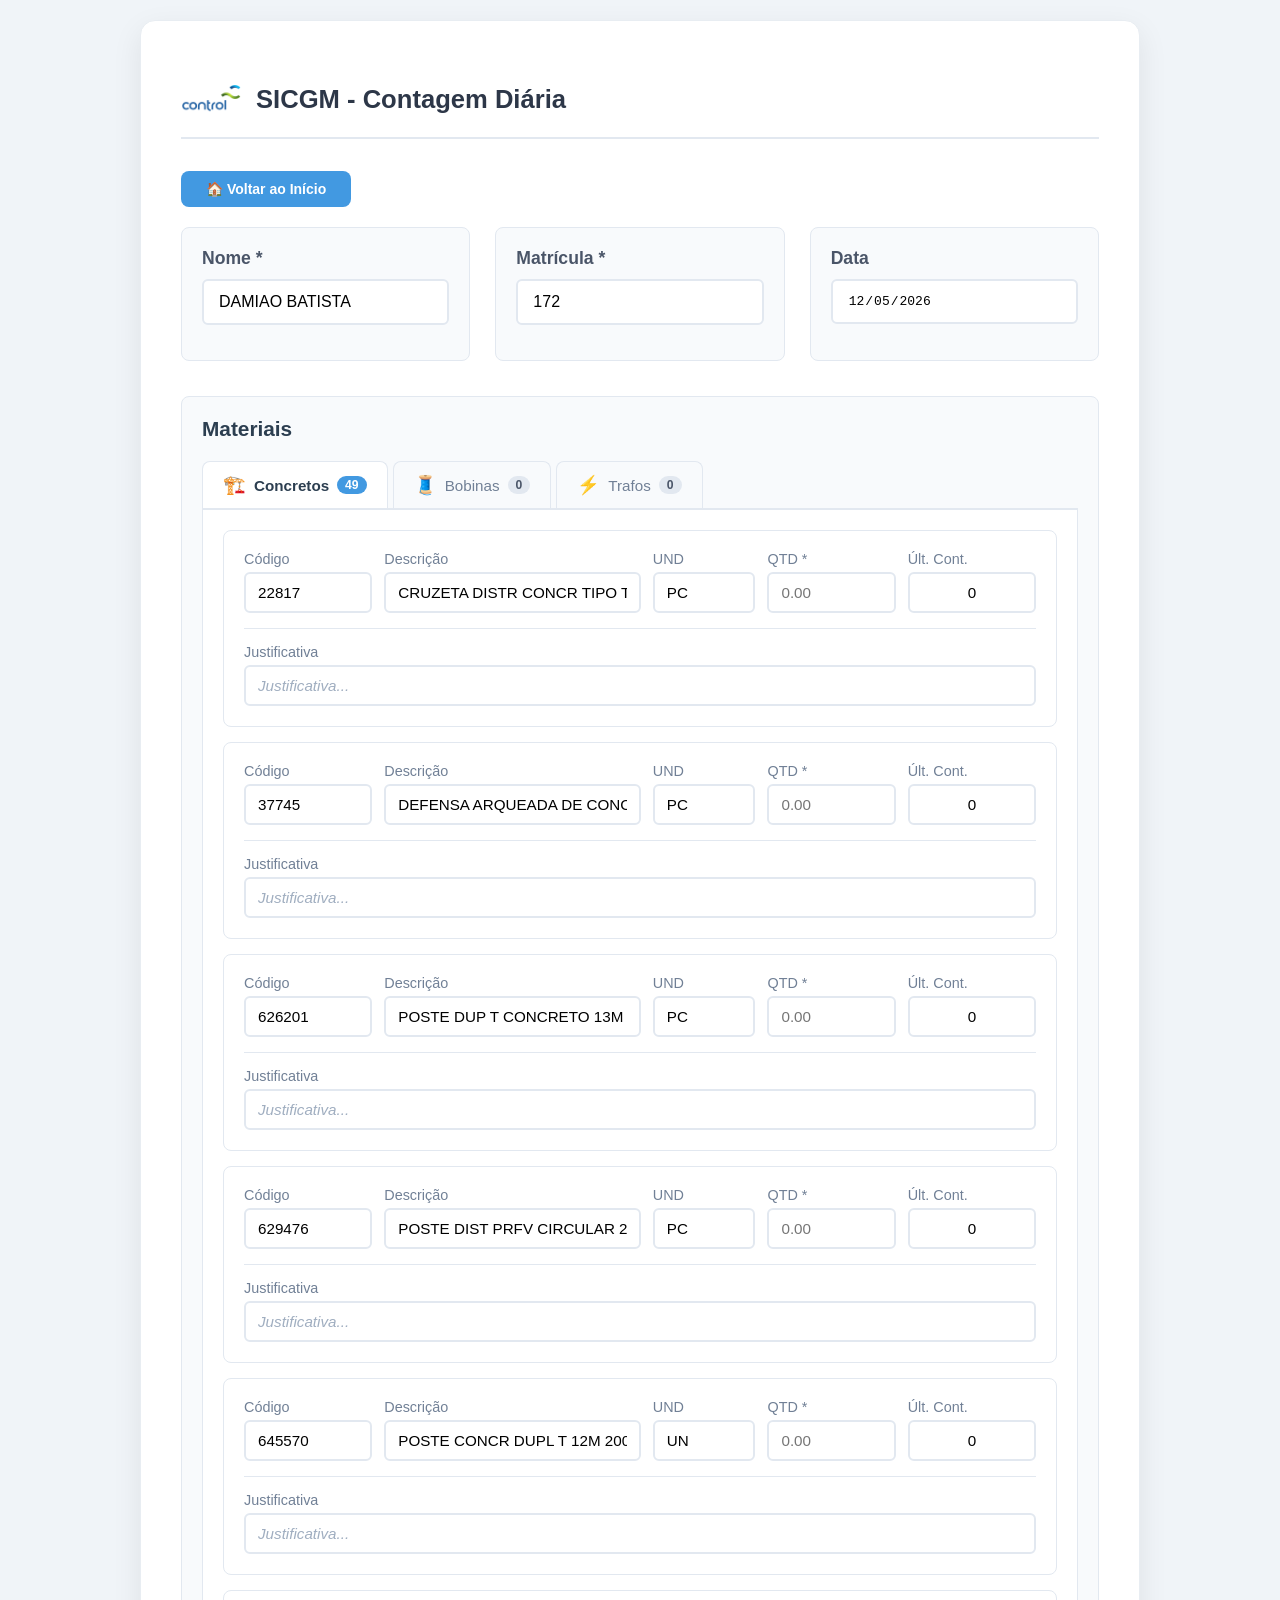
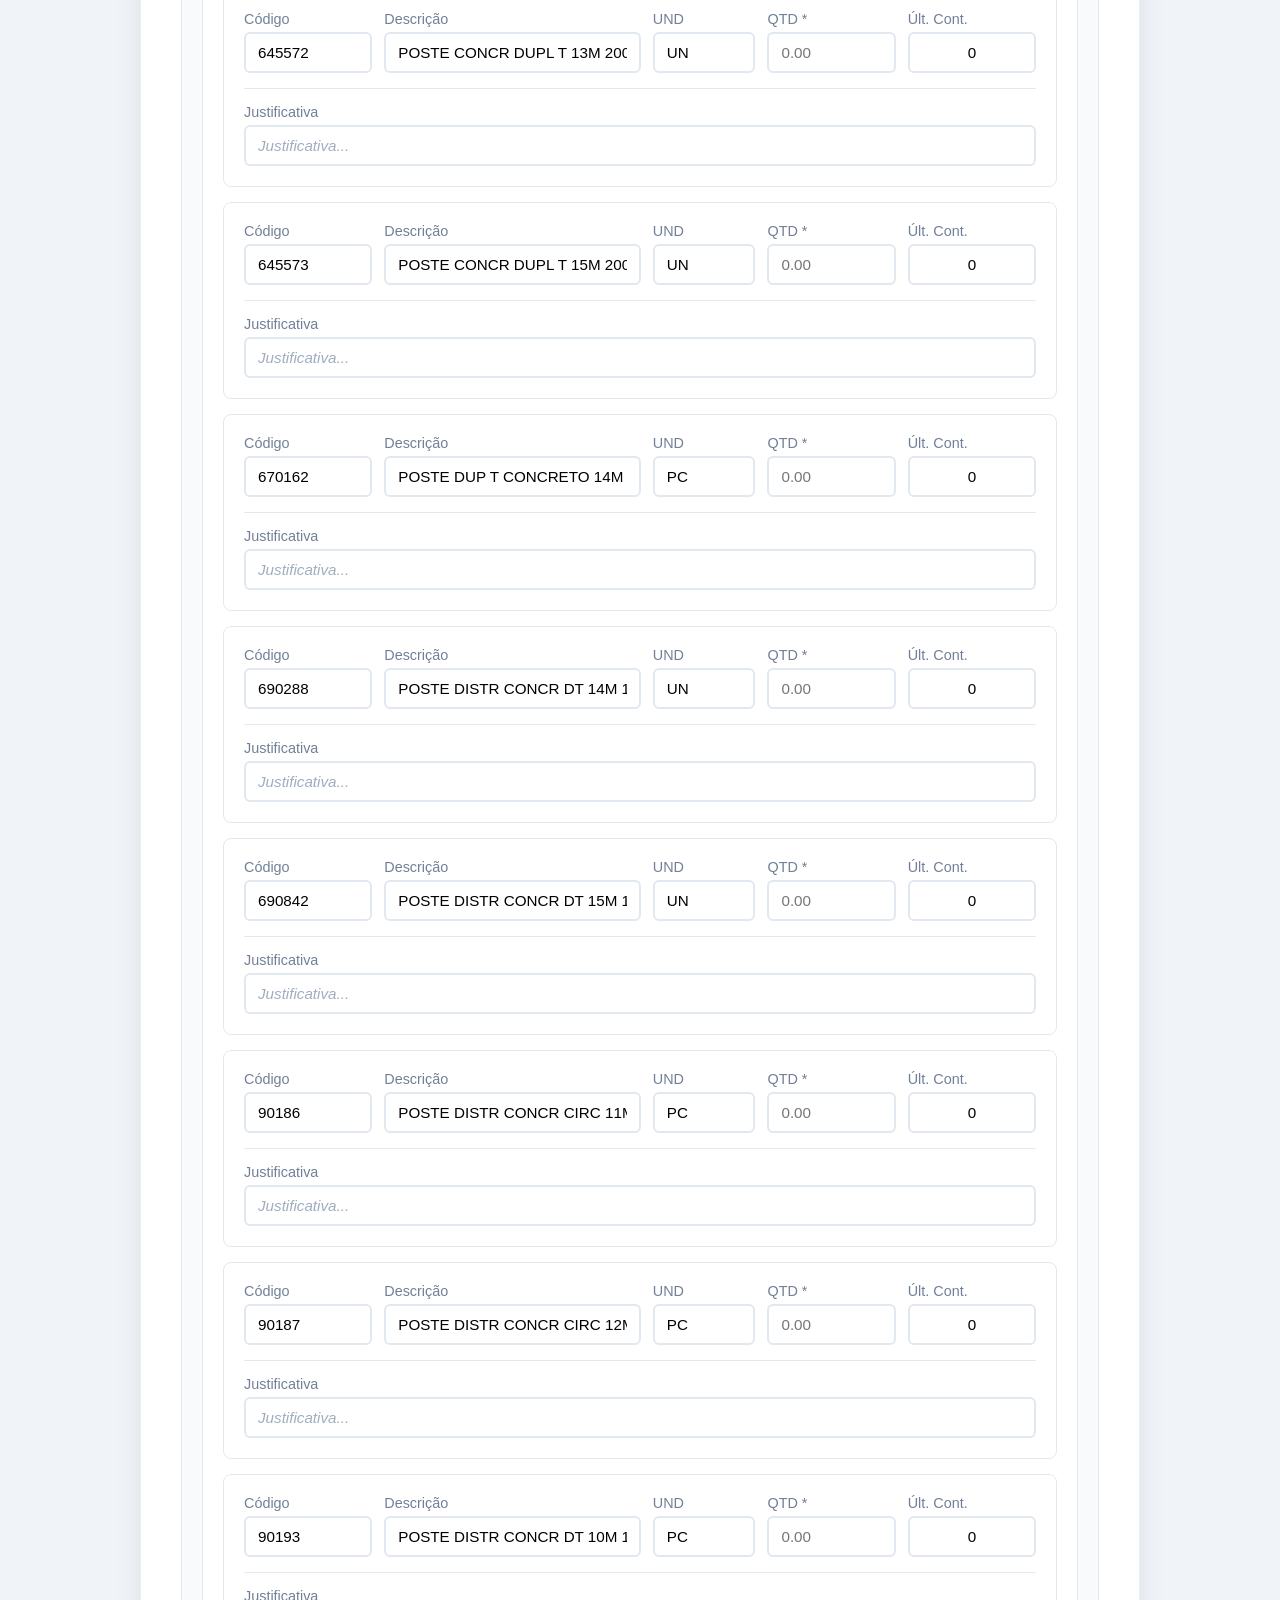
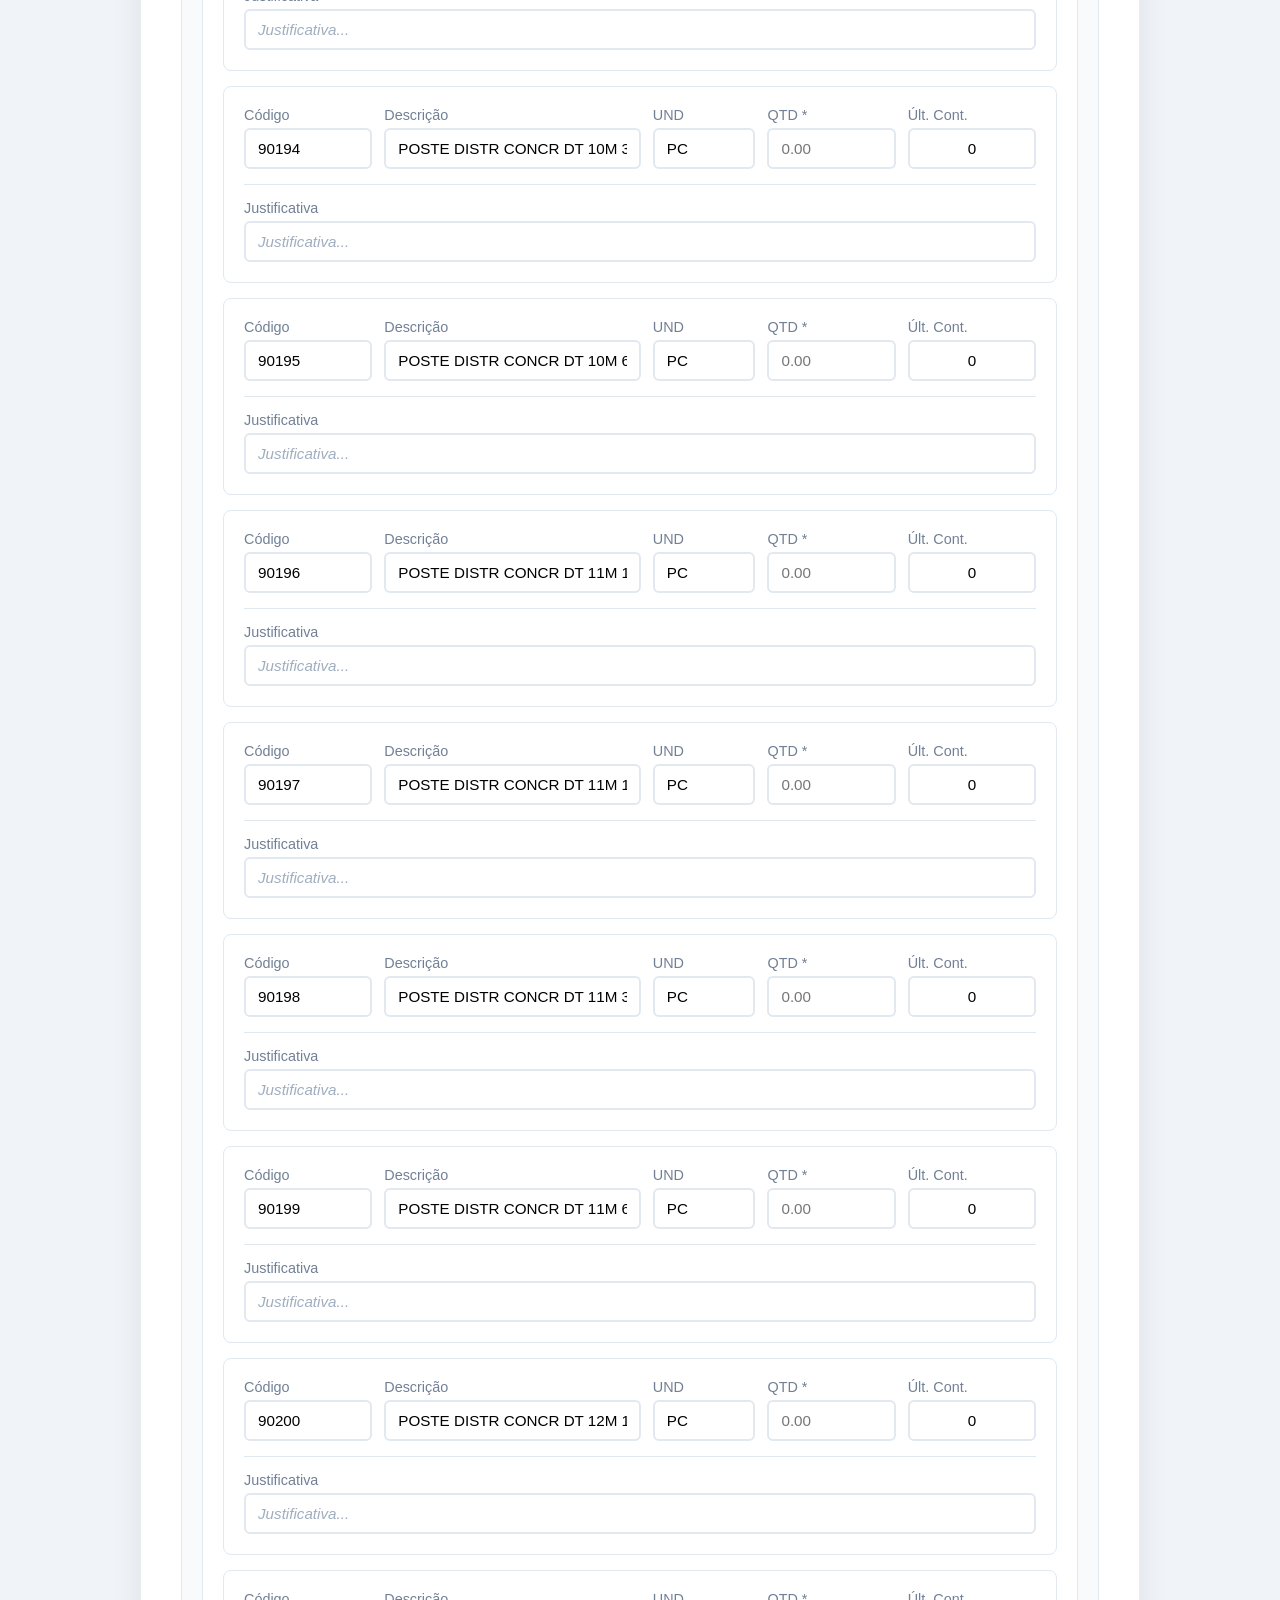
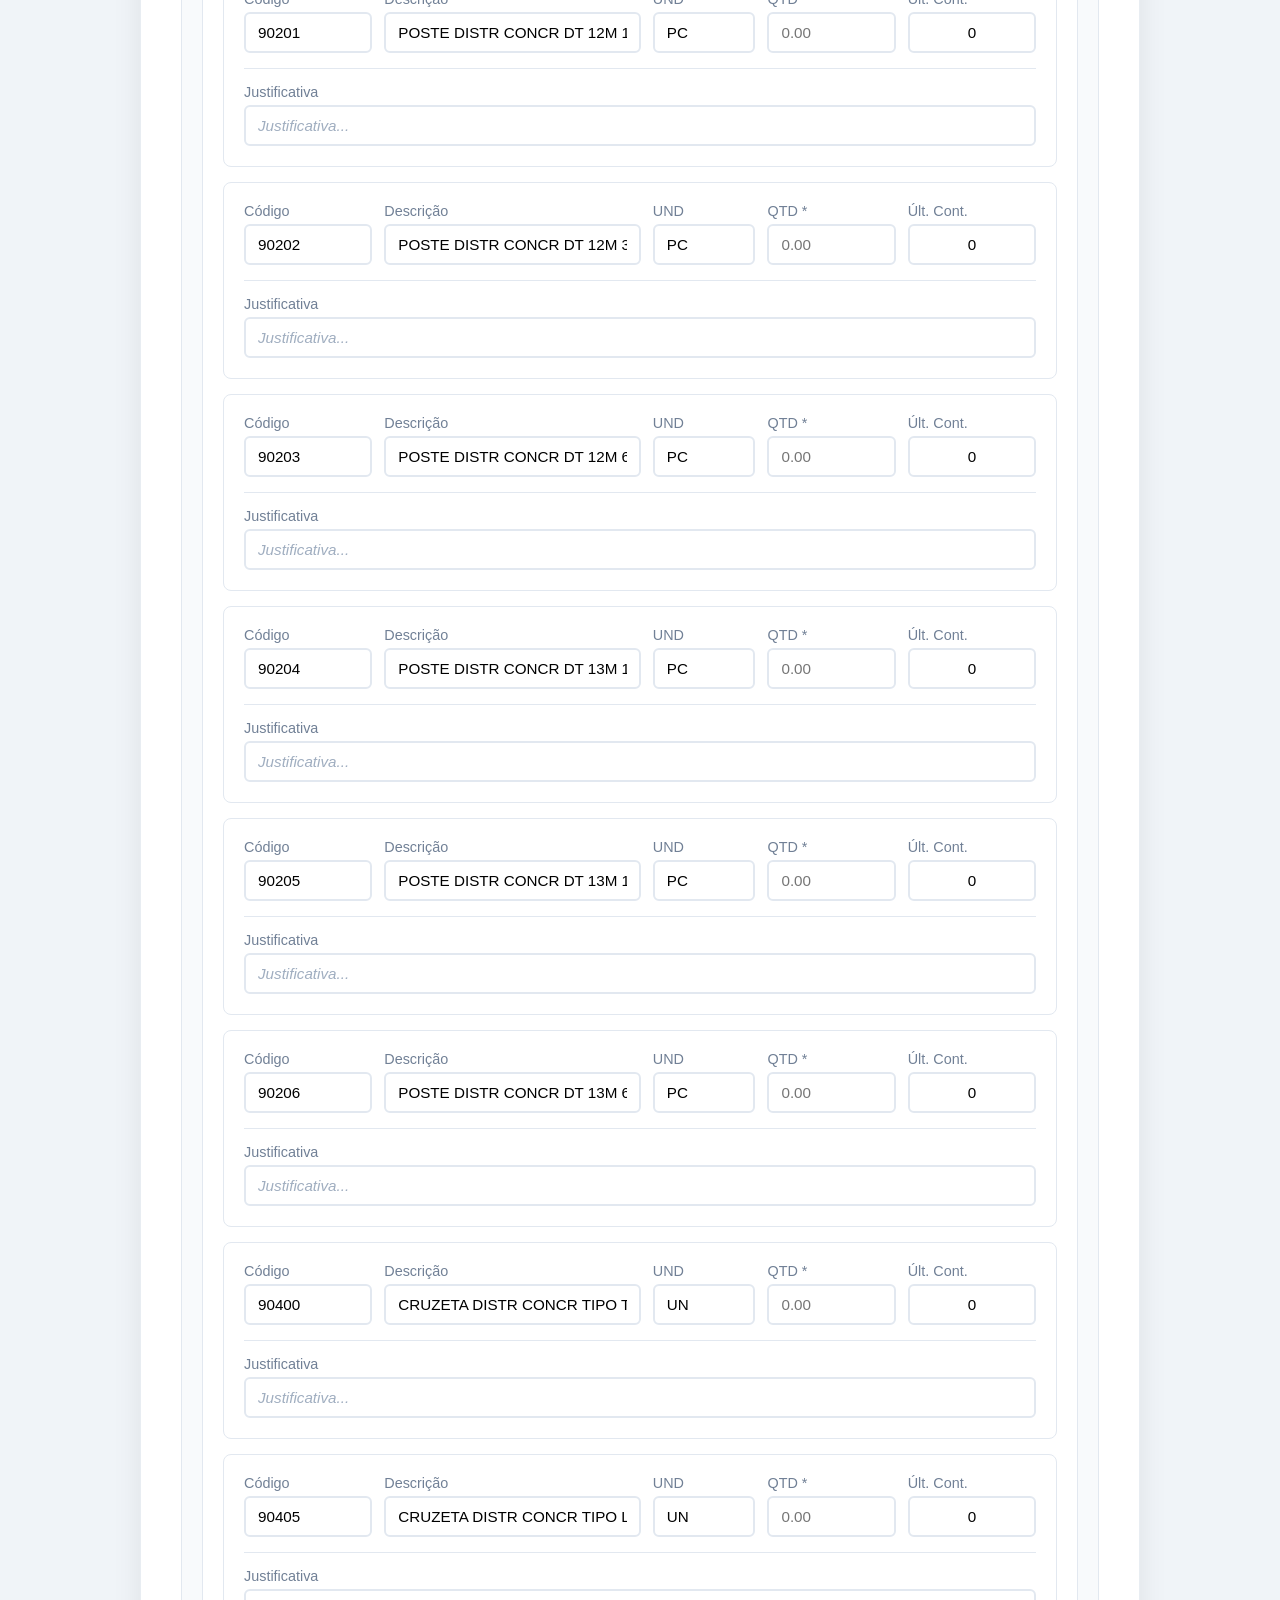
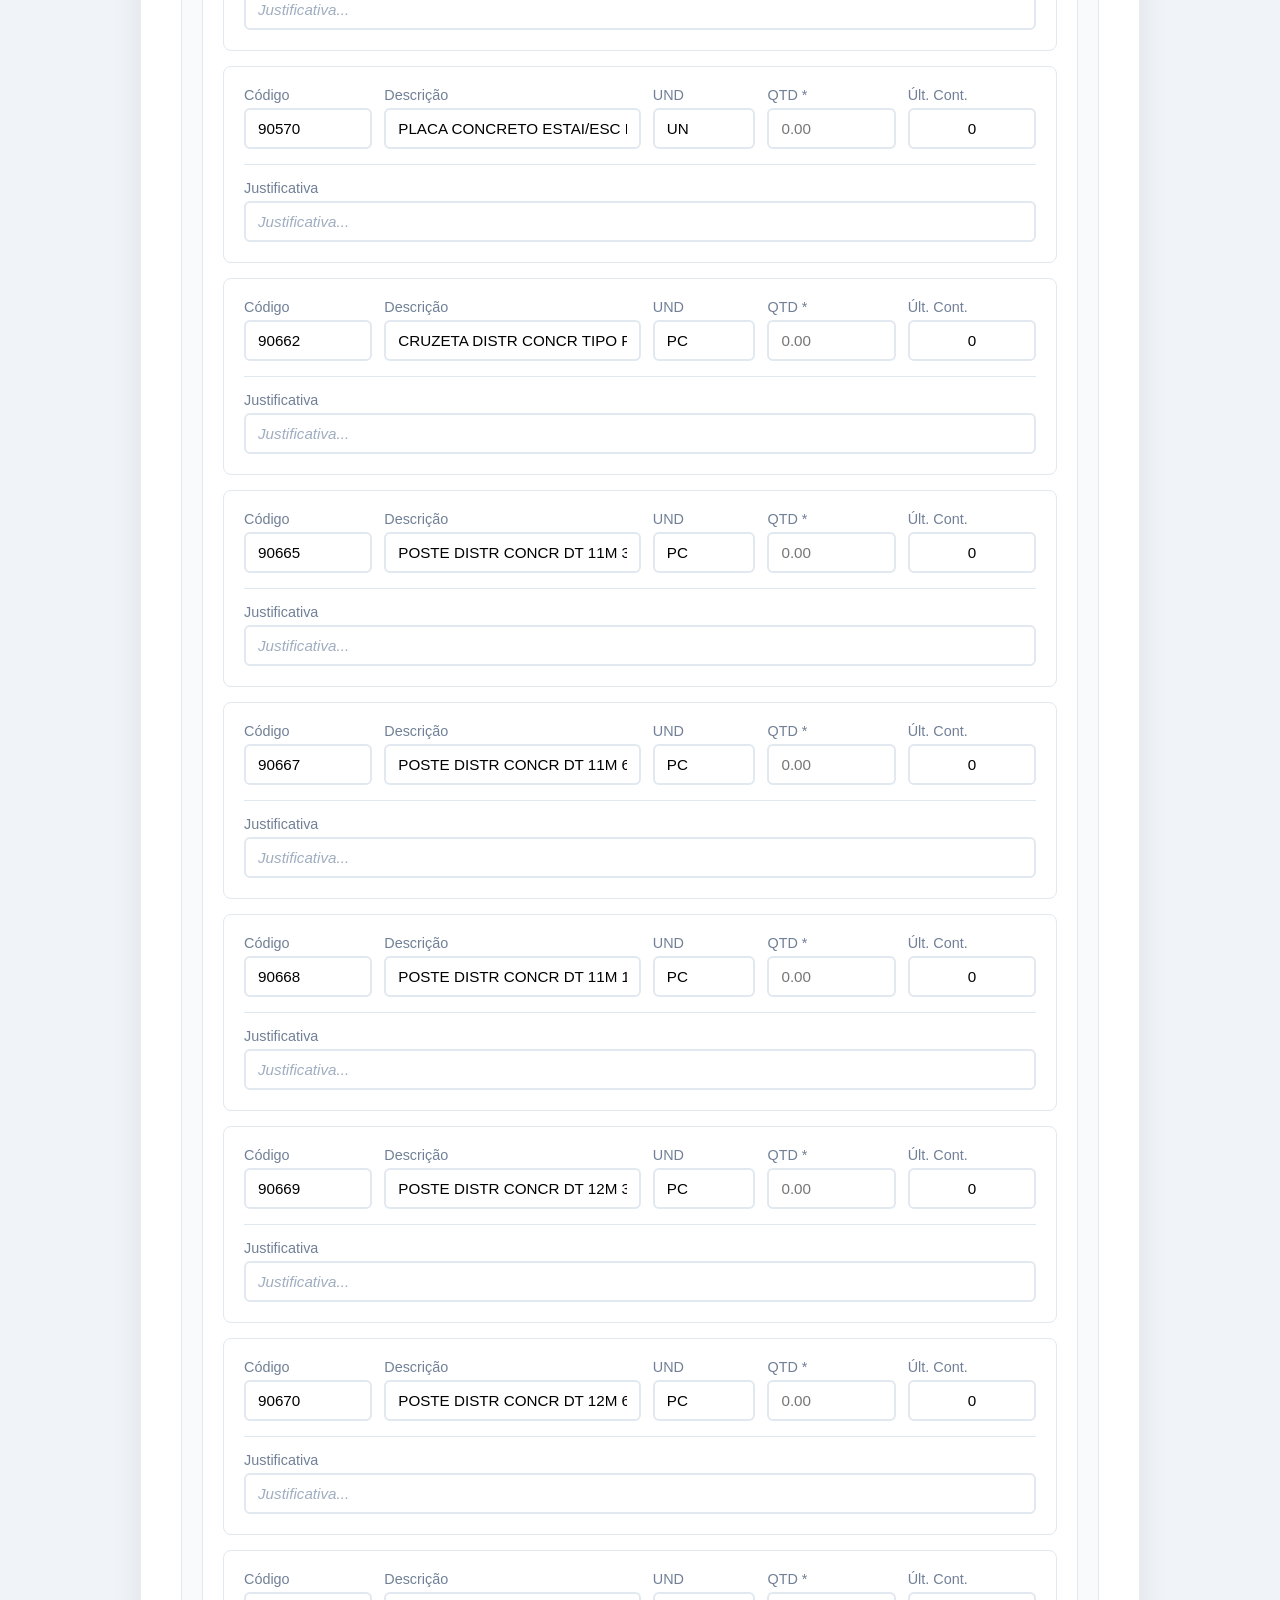
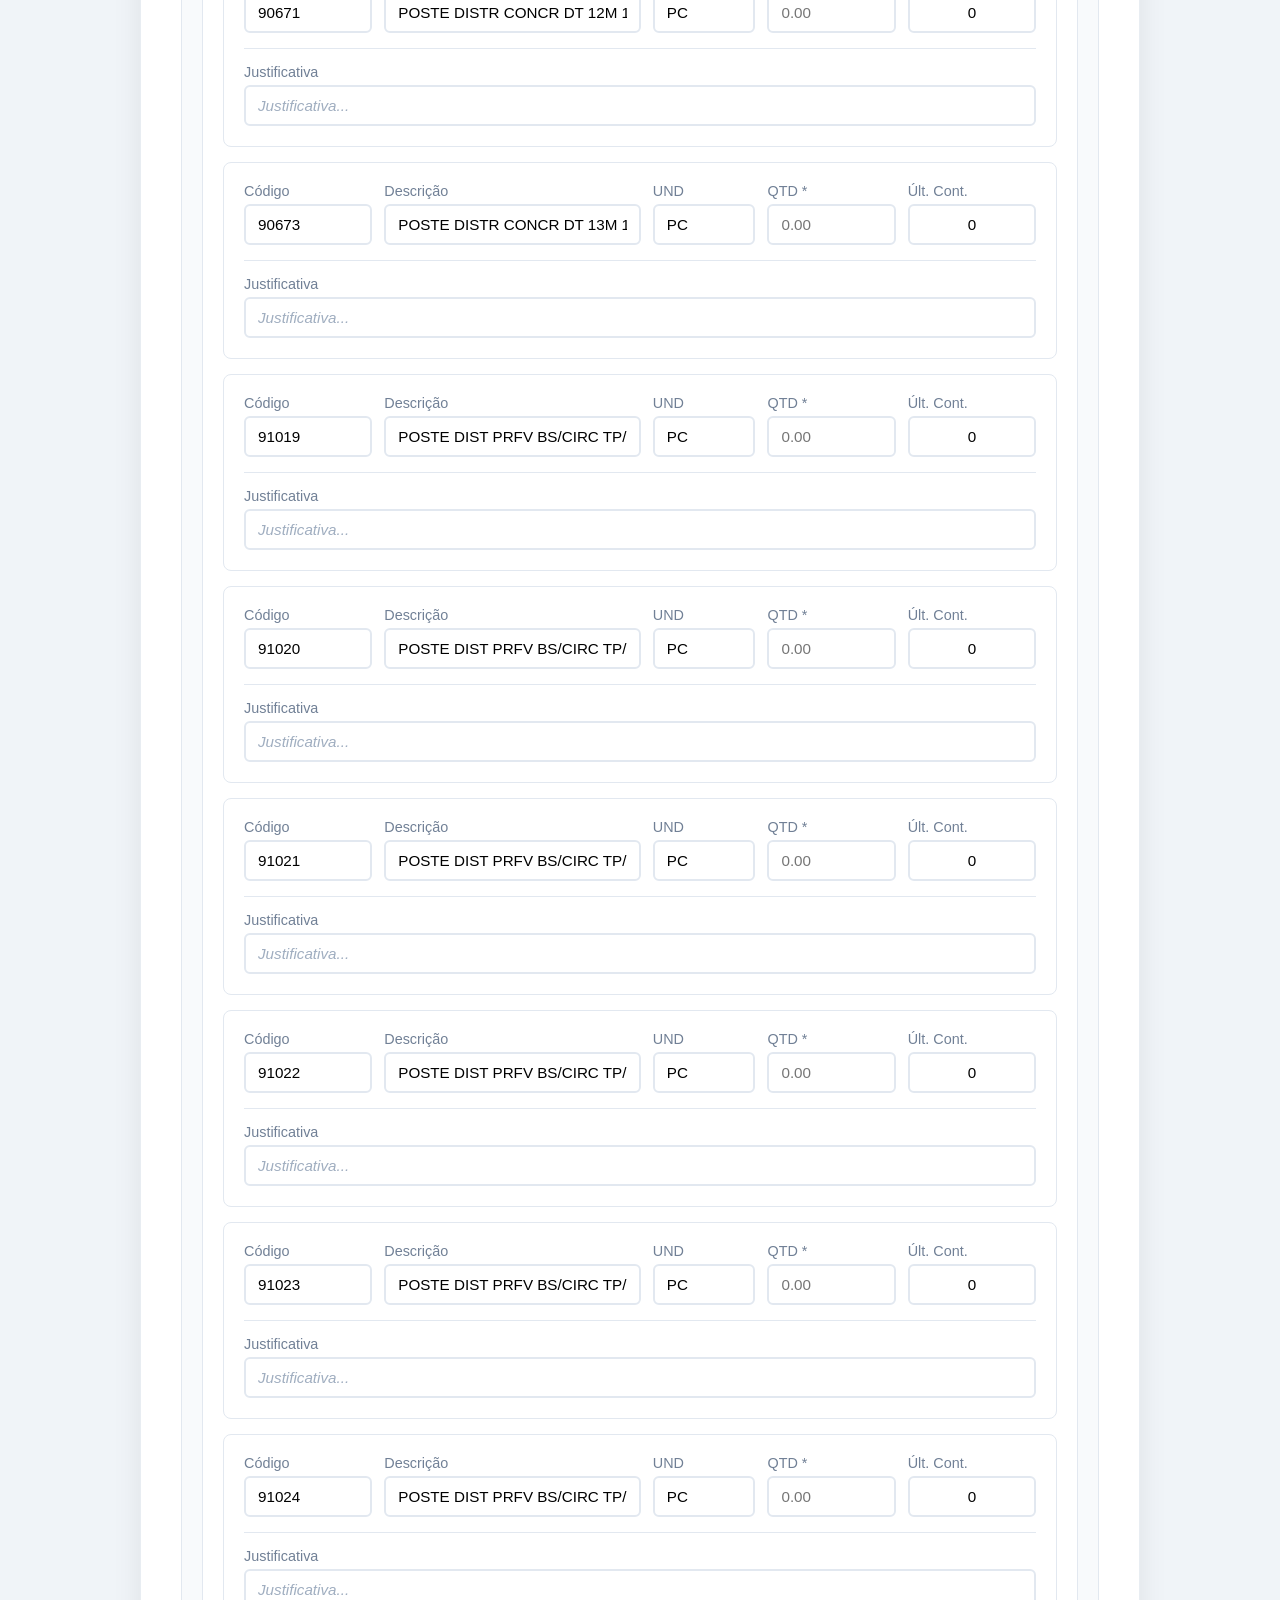
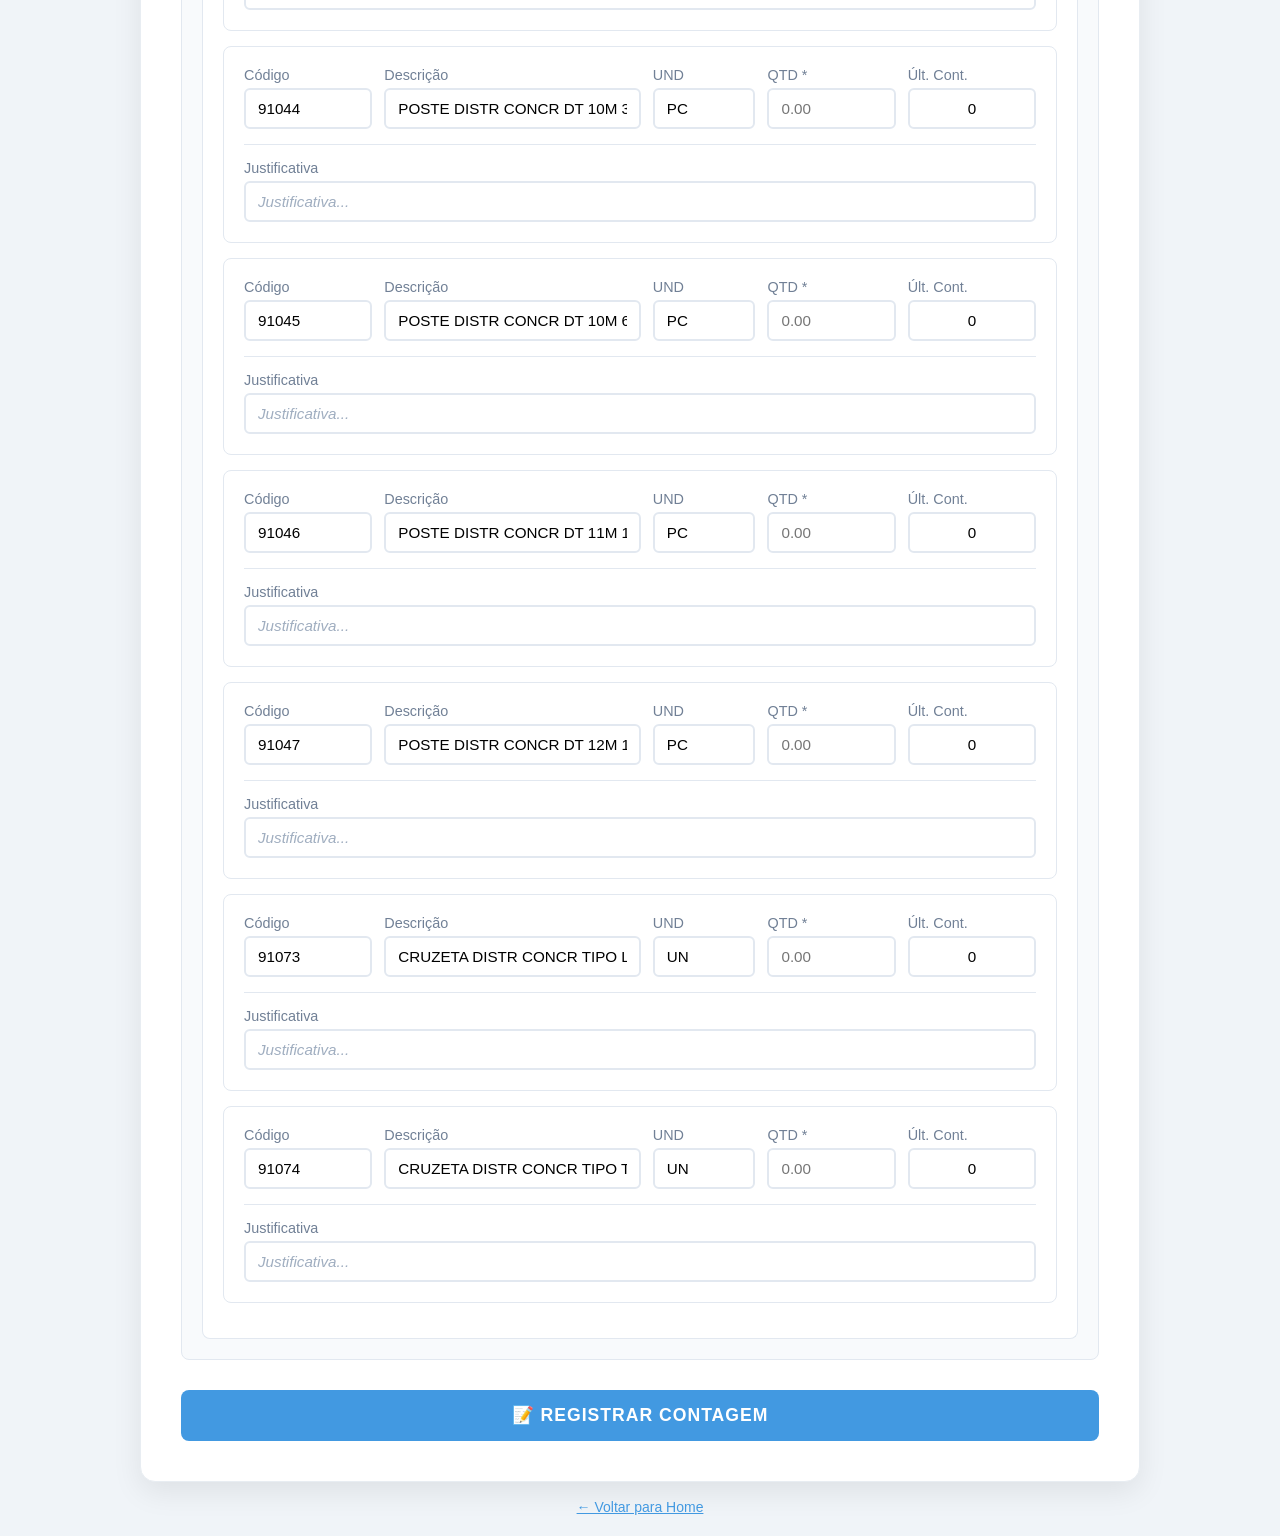
==== contagem-diaria/index.html @ e0f6894f "correções do botao voltar" ====
<!DOCTYPE html>
<html lang="pt-BR">
<head>
    <meta charset="UTF-8">
    <meta name="viewport" content="width=device-width, initial-scale=1.0">
    <title>SITA - Contagem Diária</title>
    <link rel="stylesheet" href="../css/styles.css">
</head>
<body>
    <div class="container">
        <div class="form-card">
            
            <!-- Logo e Título -->
            <div class="header-container">
                <img src="../assets/img/logo-control.png" alt="Logo SITA" class="logo-empresa">
                <h1 class="title">SICGM - Contagem Diária</h1>
            </div>
            
            <!-- Botão Voltar ao Início Baseado no Perfil -->
            <div style="display: flex; justify-content: flex-start; margin-bottom: 20px;">
                <button onclick="redirecionarParaHome()" style="
                    background: #4299E1;
                    color: white;
                    border: none;
                    padding: 10px 25px;
                    border-radius: 8px;
                    cursor: pointer;
                    font-weight: 600;
                    font-size: 14px;
                    transition: all 0.3s ease;
                    display: inline-flex;
                    align-items: center;
                    gap: 8px;
                " onmouseover="this.style.background='#3182CE'; this.style.transform='translateY(-2px)'" onmouseout="this.style.background='#4299E1'; this.style.transform='translateY(0)'">
                    🏠 Voltar ao Início
                </button>
            </div>
            
            <form id="contagemForm">
                
                <!-- Nome, Matrícula e Data lado a lado -->
                <div class="form-row">
                    <div class="form-group">
                        <label for="nome">Nome *</label>
                        <input type="text" id="nome" name="nome" placeholder="Digite seu nome" required readonly>
                    </div>

                    <div class="form-group">
                        <label for="matricula">Matrícula *</label>
                        <input type="text" id="matricula" name="matricula" placeholder="Digite sua matrícula" required readonly>
                    </div>

                    <div class="data-field">
                        <label for="data">Data</label>
                        <input type="date" id="data" name="data" readonly>
                    </div>
                </div>

                <!-- Seção de Materiais -->
                <div class="materiais-section">
                    <h2 class="section-title">Materiais</h2>
                    
                    <!-- Sistema de Abas -->
                    <div class="tabs-container">
                        <div class="tabs-nav" id="tabs-nav"></div>
                        <div id="tabs-content"></div>
                    </div>
                    
                    <div id="loading-materiais" style="text-align: center; padding: 20px; color: #718096;">
                        ⏳ Carregando materiais...
                    </div>
                    
                    <div id="mensagem" class="mensagem"></div>
                </div>

                <button type="submit" class="submit-btn">📝 Registrar Contagem</button>
            </form>
            
        </div>
        
        <!-- Rodapé com link de voltar (fallback) -->
        <div style="text-align: center; margin-top: 1rem;">
            <button onclick="redirecionarParaHome()" style="
                background: transparent;
                color: #4299E1;
                border: none;
                cursor: pointer;
                font-weight: 500;
                font-size: 14px;
                text-decoration: underline;
            ">
                ← Voltar para Home
            </button>
        </div>
    </div>

    <!-- Pop-up para descrição completa -->
    <div id="descricao-popup" class="descricao-popup"></div>
    <div id="popup-overlay" class="popup-overlay"></div>

    <!-- Importar apenas o contagem-diaria.js (NÃO importar script.js) -->
    <script src="../js/contagem-diaria.js"></script>
</body>
</html>
---- css/styles.css ----
* {
    margin: 0;
    padding: 0;
    box-sizing: border-box;
}

body {
    background-color: #F0F4F8; /* Tom gelo */
    font-family: 'Segoe UI', Tahoma, Geneva, Verdana, sans-serif;
    min-height: 100vh;
    display: flex;
    justify-content: center;
    align-items: center;
    padding: 20px;
}

.container {
    width: 100%;
    max-width: 1000px;
}

.form-card {
    background-color: #FFFFFF; /* Branco */
    border-radius: 15px;
    padding: 40px;
    box-shadow: 0 10px 30px rgba(0, 0, 0, 0.08);
    border: 1px solid #E8EDF2;
}

/* ============================================ */
/* CABEÇALHO - LOGO + TÍTULO                    */
/* ============================================ */

.header-container {
    display: flex;
    align-items: center;
    justify-content: flex-start; /* Alinha à esquerda */
    gap: 15px;
    margin-bottom: 2rem;
    padding: 0.5rem 0;
    border-bottom: 2px solid #e2e8f0; /* Linha separadora opcional */
}

.logo-empresa {
    width: 60px;
    height: 60px;
    object-fit: contain;
}



.header-container .title {
    margin-bottom: 0;
}

.title {
    font-size: 1.6rem;
    color: #2d3748;
    margin: 0;
}

/* ============================================ */
/* FORMULÁRIO MGM - APENAS NOVOS ESTILOS        */
/* ============================================ */

/* Grid de 3 colunas para Separador/Encarregado/Conferente */
.form-row {
    display: grid;
    grid-template-columns: repeat(3, 1fr);
    gap: 25px;
    margin-bottom: 35px;
}

/* Campos de matrícula dentro dos grupos */
.matricula-field {
    margin-top: 15px;
}

/* Ajuste para os inputs dentro de form-group */
.form-group > input {
    margin-bottom: 0; /* Remove margem extra */
}

/* Container de materiais dinâmicos */
#materiais-container {
    display: flex;
    flex-direction: column;
    gap: 15px;
    margin-bottom: 15px;
}

/* Responsivo para tablet */
@media (max-width: 768px) {
    .form-row {
        grid-template-columns: 1fr; /* Empilha em telas menores */
        gap: 20px;
    }
    
    .matricula-field {
        margin-top: 10px;
    }
}

/* Responsivo para celular */
@media (max-width: 480px) {
    .form-row {
        gap: 15px;
    }
    
    .form-group {
        padding: 12px;
    }
}

/* ============================================ */
/* SEÇÃO OBRA E DATA LADO A LADO                */
/* ============================================ */

.obra-data-row {
    display: flex;
    gap: 25px;
    margin-bottom: 30px;
    align-items: flex-end;
}

.obra-field {
    flex: 1;
    background-color: #F8FAFC;
    padding: 20px;
    border-radius: 8px;
    border: 1px solid #E2E8F0;
}

.obra-field label {
    font-size: 1.1em;
    font-weight: 600;
    color: #4A5568;
    margin-bottom: 10px;
    display: block;
}

.obra-field input {
    padding: 12px 15px;
    border: 2px solid #E2E8F0;
    border-radius: 6px;
    font-size: 1em;
    width: 100%;
    transition: all 0.3s ease;
    outline: none;
    background-color: #FFFFFF;
}

.obra-field input:focus {
    border-color: #4299E1;
    box-shadow: 0 0 0 3px rgba(66, 153, 225, 0.1);
}

.data-field {
    flex: 1;
    background-color: #F8FAFC;
    padding: 20px;
    border-radius: 8px;
    border: 1px solid #E2E8F0;
}

.data-field label {
    font-size: 1.1em;
    font-weight: 600;
    color: #4A5568;
    margin-bottom: 10px;
    display: block;
}

.data-field input {
    padding: 12px 15px;
    border: 2px solid #E2E8F0;
    border-radius: 6px;
    font-size: 1em;
    width: 100%;
    transition: all 0.3s ease;
    outline: none;
    background-color: #FFFFFF;
}

.data-field input:focus {
    border-color: #4299E1;
    box-shadow: 0 0 0 3px rgba(66, 153, 225, 0.1);
}

/* ============================================ */
/* SEÇÃO SEPARADOR / ENCARREGADO / CONFERENTE   */
/* ============================================ */

.form-row {
    display: flex;
    gap: 25px;
    margin-bottom: 35px;
}

.form-group {
    flex: 1;
    background-color: #F8FAFC;
    padding: 20px;
    border-radius: 8px;
    border: 1px solid #E2E8F0;
}

.form-group > label {
    font-size: 1.1em;
    font-weight: 600;
    color: #4A5568;
    margin-bottom: 10px;
    display: block;
}

.form-group > input {
    padding: 12px 15px;
    border: 2px solid #E2E8F0;
    border-radius: 6px;
    font-size: 1em;
    transition: all 0.3s ease;
    outline: none;
    margin-bottom: 15px;
    width: 100%;
    background-color: #FFFFFF;
}

.form-group > input:focus {
    border-color: #4299E1;
    box-shadow: 0 0 0 3px rgba(66, 153, 225, 0.1);
}

.matricula-field label {
    font-size: 1.1em;
    font-weight: 600;
    color: #4A5568;
    margin-bottom: 10px;
    display: block;
}

.matricula-field input {
    padding: 12px 15px;
    border: 2px solid #E2E8F0;
    border-radius: 6px;
    font-size: 1em;
    width: 100%;
    transition: all 0.3s ease;
    outline: none;
    background-color: #FFFFFF;
}

.matricula-field input:focus {
    border-color: #4299E1;
    box-shadow: 0 0 0 3px rgba(66, 153, 225, 0.1);
}

/* ============================================ */
/* SEÇÃO DE MATERIAIS                           */
/* ============================================ */

.materiais-section {
    margin: 30px 0;
    padding: 20px;
    background-color: #F8FAFC;
    border-radius: 8px;
    border: 1px solid #E2E8F0;
}

.section-title {
    color: #2C3E50;
    font-size: 1.3em;
    margin-bottom: 20px;
    font-weight: 600;
}

/* Botão Adicionar Material */
.btn-add-material {
    background-color: #48BB78;
    color: white;
    border: none;
    border-radius: 8px;
    padding: 12px 20px;
    font-size: 1em;
    font-weight: 600;
    cursor: pointer;
    transition: all 0.3s ease;
    margin-top: 15px;
}

.btn-add-material:hover {
    background-color: #38A169;
    transform: translateY(-2px);
    box-shadow: 0 5px 15px rgba(72, 187, 120, 0.3);
}

/* Item de Material */
.material-item {
    background-color: #FFFFFF;
    border: 1px solid #E2E8F0;
    border-radius: 8px;
    padding: 20px;
    margin-bottom: 15px;
    transition: all 0.3s ease;
}

.material-item:hover {
    box-shadow: 0 2px 10px rgba(0, 0, 0, 0.05);
}

.material-header {
    display: flex;
    justify-content: space-between;
    align-items: center;
    margin-bottom: 15px;
}

.material-number {
    font-weight: 600;
    color: #4A5568;
    font-size: 0.9em;
}

.btn-remove-material {
    background-color: #FC8181;
    color: white;
    border: none;
    border-radius: 50%;
    width: 30px;
    height: 30px;
    cursor: pointer;
    font-size: 0.9em;
    transition: all 0.3s ease;
    display: flex;
    align-items: center;
    justify-content: center;
}

.btn-remove-material:hover {
    background-color: #F56565;
    transform: scale(1.1);
}

/* Linha de campos do material */
.material-row {
    display: grid;
    grid-template-columns: 1fr 2fr 1fr 1fr;
    gap: 15px;
}

.material-field {
    position: relative;
}

.material-field label {
    font-size: 0.9em;
    font-weight: 500;
    color: #718096;
    margin-bottom: 5px;
    display: block;
}

.material-field input {
    padding: 10px 12px;
    border: 2px solid #E2E8F0;
    border-radius: 6px;
    font-size: 0.95em;
    width: 100%;
    transition: all 0.3s ease;
    outline: none;
    background-color: #FFFFFF;
}

/* ============================================ */
/* INPUT QTD ANTERIOR                           */
/* ============================================ */

.input-qtd-anterior {
    text-align: center;
    font-weight: 500;
}

.tem-dado-anterior {
    color: #2C3E50 !important;
    background-color: #EBF4FF !important;
    border-color: #4299E1 !important;
}

.sem-dado-anterior {
    color: #A0AEC0 !important;
    font-style: italic;
}

/* ============================================ */
/* INDICADOR DE DIFERENÇA                       */
/* ============================================ */

.diferenca-indicador {
    display: flex;
    align-items: center;
    gap: 8px;
    padding: 10px 15px;
    margin-top: 10px;
    border-radius: 6px;
    font-size: 0.9em;
    font-weight: 500;
}

/* ============================================ */
/* SISTEMA DE ABAS                              */
/* ============================================ */

.tabs-container {
    margin-top: 20px;
}

.tabs-nav {
    display: flex;
    gap: 5px;
    border-bottom: 2px solid #E2E8F0;
    margin-bottom: 0;
    overflow-x: auto;
    scrollbar-width: thin;
}

.tab-btn {
    padding: 12px 20px;
    background: #F8FAFC;
    border: 1px solid #E2E8F0;
    border-bottom: none;
    border-radius: 8px 8px 0 0;
    cursor: pointer;
    font-size: 0.95em;
    font-weight: 500;
    color: #718096;
    transition: all 0.3s ease;
    white-space: nowrap;
    display: flex;
    align-items: center;
    gap: 8px;
}

.tab-btn:hover {
    background: #EDF2F7;
    color: #4A5568;
}

.tab-btn.active {
    background: #FFFFFF;
    color: #2C3E50;
    font-weight: 600;
    border-color: #E2E8F0;
    border-bottom: 2px solid #FFFFFF;
    margin-bottom: -2px;
    position: relative;
}

.tab-btn.active::after {
    content: '';
    position: absolute;
    bottom: -2px;
    left: 0;
    right: 0;
    height: 2px;
    background: #4299E1;
}

.tab-icone {
    font-size: 1.2em;
}

.tab-contador {
    background: #E2E8F0;
    color: #4A5568;
    padding: 2px 8px;
    border-radius: 10px;
    font-size: 0.8em;
    font-weight: 600;
}

.tab-btn.active .tab-contador {
    background: #4299E1;
    color: white;
}

/* Botão remover trafo */
.btn-remover-trafo {
    background: #dc3545;
    color: white;
    border: none;
    border-radius: 50%;
    width: 25px;
    height: 25px;
    cursor: pointer;
    font-size: 14px;
    display: flex;
    align-items: center;
    justify-content: center;
}

/* Checkbox de baixa */
.trafo-header-actions {
    display: flex;
    align-items: center;
    gap: 10px;
}

.checkbox-baixa-label {
    display: flex;
    align-items: center;
    gap: 5px;
    font-size: 0.85em;
    color: #E53E3E;
    cursor: pointer;
    font-weight: 500;
}

.checkbox-baixa {
    width: 16px;
    height: 16px;
    cursor: pointer;
}

/* Alerta de baixa */
.alerta-baixa {
    background-color: #FFF5F5;
    border: 1px solid #FC8181;
    color: #C53030;
    padding: 8px 12px;
    border-radius: 6px;
    margin-top: 8px;
    font-size: 0.85em;
    animation: fadeInAlerta 0.3s ease-out;
}

/* Status de validação do código */
.codigo-status {
    font-size: 0.8em;
    margin-top: 4px;
    font-weight: 500;
}

.codigo-ok {
    color: #22543D;
}

.codigo-erro {
    color: #C53030;
}

.codigo-carregando {
    color: #718096;
}

.btn-remover-trafo:hover {
    background: #c82333;
}

/* Inputs de trafo */
.input-trafo {
    padding: 10px 12px;
    border: 2px solid #E2E8F0;
    border-radius: 6px;
    font-size: 0.95em;
    width: 100%;
    transition: all 0.3s ease;
    outline: none;
    background-color: #FFFFFF;
}

.input-trafo:focus {
    border-color: #4299E1;
    box-shadow: 0 0 0 3px rgba(66, 153, 225, 0.1);
}

.tab-content {
    display: none;
    background: #FFFFFF;
    border: 1px solid #E2E8F0;
    border-top: none;
    border-radius: 0 0 8px 8px;
    padding: 20px;
}

.tab-content.active {
    display: block;
}

/* Responsivo */
@media (max-width: 768px) {
    .tabs-nav {
        gap: 2px;
    }
    
    .tab-btn {
        padding: 10px 14px;
        font-size: 0.85em;
    }
}

.diferenca-igual {
    background-color: #EBF8FF;
    color: #2B6CB0;
    border: 1px solid #BEE3F8;
}

.diferenca-positiva {
    background-color: #F0FFF4;
    color: #22543D;
    border: 1px solid #C6F6D5;
}

.diferenca-negativa {
    background-color: #FFF5F5;
    color: #742A2A;
    border: 1px solid #FED7D7;
}

/* Ajuste do grid para 5 colunas */
.material-row {
    display: grid;
    grid-template-columns: 1fr 2fr 0.8fr 1fr 1fr;
    gap: 12px;
}

.material-field input:focus {
    border-color: #4299E1;
    box-shadow: 0 0 0 3px rgba(66, 153, 225, 0.1);
}

.material-field input[readonly] {
    cursor: pointer;
}

/* Input de descrição (clique para pop-up) */
.input-descricao {
    cursor: pointer;
}

.input-descricao[readonly] {
    cursor: pointer;
}

/* ============================================ */
/* POP-UP DE DESCRIÇÃO COMPLETA                 */
/* ============================================ */

.descricao-popup {
    display: none;
    position: fixed;
    background-color: #2D3748;
    color: white;
    padding: 12px 16px;
    border-radius: 8px;
    font-size: 0.9em;
    min-width: 200px;
    max-width: 350px;
    word-wrap: break-word;
    white-space: normal;
    z-index: 1000;
    box-shadow: 0 10px 25px rgba(0, 0, 0, 0.3);
    line-height: 1.4;
    pointer-events: none;
}

.descricao-popup::after {
    content: '';
    position: absolute;
    left: 50%;
    transform: translateX(-50%);
    border-width: 8px;
    border-style: solid;
}

/* Seta para baixo (pop-up acima do input) */
.descricao-popup:not(.popup-bottom)::after {
    top: 100%;
    border-color: #2D3748 transparent transparent transparent;
}

/* Seta para cima (pop-up abaixo do input) */
.descricao-popup.popup-bottom::after {
    bottom: 100%;
    border-color: transparent transparent #2D3748 transparent;
}

/* Animação do pop-up */
@keyframes fadeIn {
    from {
        opacity: 0;
        transform: translateX(-50%) translateY(5px);
    }
    to {
        opacity: 1;
        transform: translateX(-50%) translateY(0);
    }
}

.descricao-popup.show {
    display: block;
    animation: fadeIn 0.2s ease-out;
}

/* Overlay para fechar pop-up ao clicar fora */
.popup-overlay {
    display: none;
    position: fixed;
    top: 0;
    left: 0;
    width: 100%;
    height: 100%;
    z-index: 999;
}

/* ============================================ */
/* LINHA DE JUSTIFICATIVA (LARGURA TOTAL)       */
/* ============================================ */

.justificativa-row {
    margin-top: 15px;
    padding-top: 15px;
    border-top: 1px solid #E2E8F0;
}

.justificativa-field {
    width: 100%;
}

.justificativa-field label {
    font-size: 0.9em;
    font-weight: 500;
    color: #718096;
    margin-bottom: 5px;
    display: block;
}

.input-justificativa {
    width: 100%;
    padding: 12px 15px;
    border: 2px solid #E2E8F0;
    border-radius: 6px;
    font-size: 0.95em;
    background-color: #FFFFFF;
    transition: all 0.3s ease;
    outline: none;
}

.input-justificativa:focus {
    border-color: #4299E1;
    box-shadow: 0 0 0 3px rgba(66, 153, 225, 0.1);
}

.input-justificativa::placeholder {
    color: #A0AEC0;
    font-style: italic;
}

.popup-overlay.active {
    display: block;
}

/* ============================================ */
/* ALERTA DE MATERIAL NÃO CADASTRADO            */
/* ============================================ */

.alerta-material {
    background-color: #FFF5F5;
    border: 1px solid #FC8181;
    border-left: 4px solid #F56565;
    border-radius: 8px;
    padding: 12px 16px;
    margin-top: 15px;
    animation: fadeInAlerta 0.3s ease-out;
}

.alerta-conteudo {
    display: flex;
    align-items: center;
    gap: 10px;
    color: #C53030;
    font-size: 0.95em;
}

.alerta-icone {
    font-size: 1.2em;
}

@keyframes fadeInAlerta {
    from { opacity: 0; transform: translateY(-10px); }
    to { opacity: 1; transform: translateY(0); }
}

@keyframes fadeOut {
    from { opacity: 1; }
    to { opacity: 0; }
}

/* ============================================ */
/* ESTADOS DOS INPUTS                           */
/* ============================================ */

/* Input com erro */
.input-error {
    border-color: #FC8181 !important;
    background-color: #FFF5F5 !important;
    animation: shake 0.5s ease-in-out;
}

/* Input com sucesso */
.input-success {
    border-color: #48BB78 !important;
    background-color: #F0FFF4 !important;
}

@keyframes shake {
    0%, 100% { transform: translateX(0); }
    25% { transform: translateX(-5px); }
    75% { transform: translateX(5px); }
}

/* ============================================ */
/* BOTÃO ENVIAR                                 */
/* ============================================ */

.submit-btn {
    width: 100%;
    padding: 15px;
    background-color: #4299E1;
    color: white;
    border: none;
    border-radius: 8px;
    font-size: 1.1em;
    font-weight: 600;
    cursor: pointer;
    transition: all 0.3s ease;
    text-transform: uppercase;
    letter-spacing: 1px;
}

.submit-btn:hover {
    background-color: #3182CE;
    transform: translateY(-2px);
    box-shadow: 0 5px 15px rgba(66, 153, 225, 0.3);
}

/* Botão X vermelho para remover trafo */
.btn-remover-trafo-x {
    background: none;
    border: none;
    color: #FF4444;
    font-size: 20px;
    font-weight: bold;
    cursor: pointer;
    padding: 2px 8px;
    border-radius: 50%;
    transition: all 0.2s ease;
    line-height: 1;
    display: flex;
    align-items: center;
    justify-content: center;
}

/* Estilo para inputs bloqueados */
.input-locked {
    background-color: #f0f4f8;
    cursor: not-allowed;
    opacity: 0.8;
    border-style: dashed;
}

.input-locked:focus {
    outline: none;
    border-color: #cbd5e0;
}

.btn-remover-trafo-x:hover {
    background-color: #FF4444;
    color: white;
    transform: scale(1.1);
}

.btn-remover-trafo-x:active {
    transform: scale(0.95);
}

/* Ajuste no container de ações do header do trafo */
.trafo-header-actions {
    display: flex;
    align-items: center;
    gap: 10px;
}

.submit-btn:active {
    transform: translateY(0);
}

/* ============================================ */
/* RESPONSIVIDADE - TABLET                      */
/* ============================================ */

@media (max-width: 768px) {
    .header-container {
        gap: 15px;
        margin-bottom: 30px;
    }
    
    .logo-empresa {
        height: 45px;
    }
    
    .header-container .title {
        font-size: 2em;
    }
    
    .title {
        font-size: 2em;
        margin-bottom: 30px;
    }
    
    .form-card {
        padding: 25px;
    }
    
    /* Obra e Data empilhados */
    .obra-data-row {
        flex-direction: column;
        gap: 20px;
    }
    
    .obra-field,
    .data-field {
        flex: 1;
        width: 100%;
        max-width: 100%;
    }
    
    /* Separador/Encarregado/Conferente empilhados */
    .form-row {
        flex-direction: column;
        gap: 20px;
    }
    
    .obra-field,
    .form-group {
        padding: 15px;
    }
    
    /* Materiais */
    .material-row {
        grid-template-columns: 1fr 1fr;
        gap: 10px;
    }
    
    .btn-add-material {
        width: 100%;
    }
    
    .descricao-popup {
        max-width: 250px;
        font-size: 0.85em;
        padding: 10px 14px;
    }
}

/* ============================================ */
/* RESPONSIVIDADE - CELULAR                     */
/* ============================================ */

@media (max-width: 480px) {
    .header-container {
        gap: 10px;
        margin-bottom: 20px;
    }
    
    .logo-empresa {
        height: 35px;
    }
    
    .header-container .title {
        font-size: 1.5em;
    }
    
    .form-card {
        padding: 15px;
    }
    
    .title {
        font-size: 1.5em;
        margin-bottom: 20px;
    }
    
    .obra-data-row {
        gap: 15px;
    }
    
    .obra-field,
    .data-field {
        padding: 12px;
    }
    
    .obra-field label,
    .data-field label {
        font-size: 0.95em;
    }
    
    .obra-field input,
    .data-field input {
        padding: 10px 12px;
        font-size: 0.9em;
    }
    
    .form-row {
        gap: 15px;
    }
    
    .form-group {
        padding: 12px;
    }
    
    /* Materiais em coluna única */
    .material-row {
        grid-template-columns: 1fr;
        gap: 8px;
    }
    
    .submit-btn {
        padding: 12px;
        font-size: 1em;
    }
    
    .descricao-popup {
        max-width: 220px;
        font-size: 0.8em;
    }
}
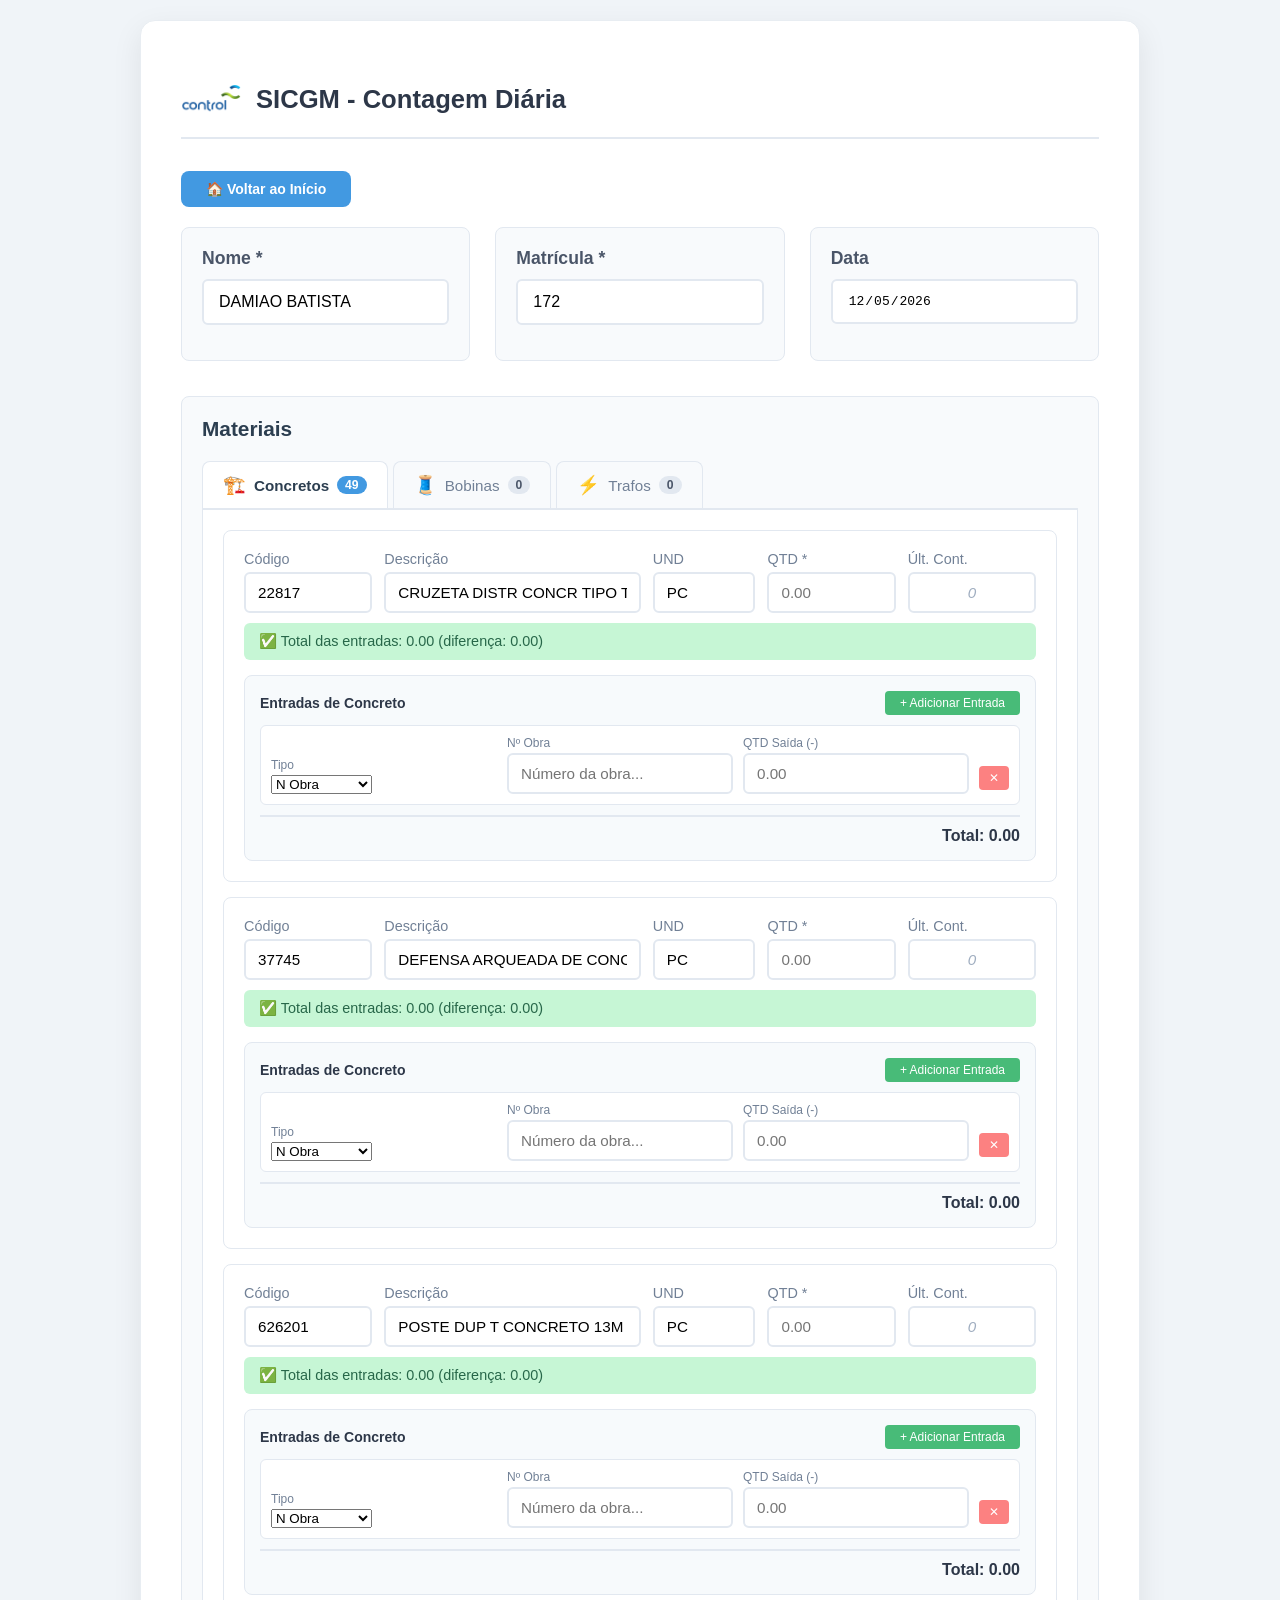
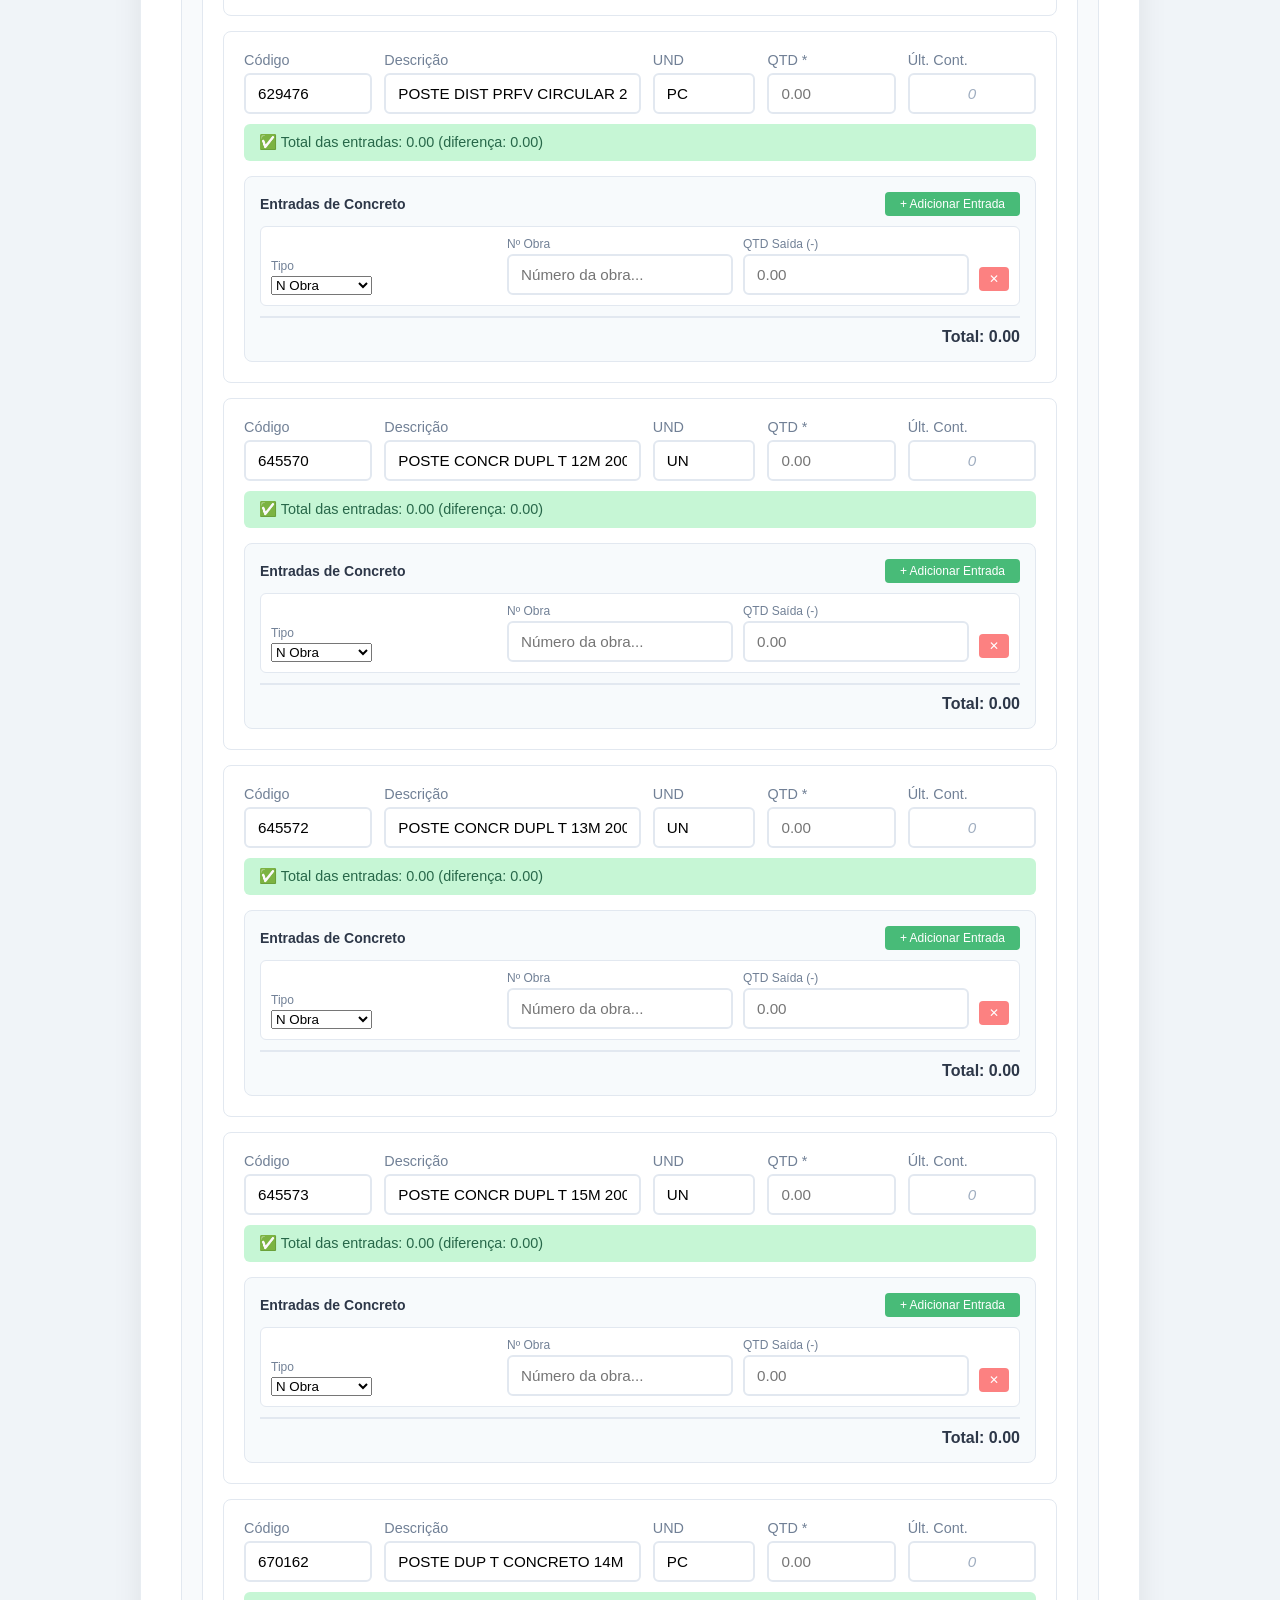
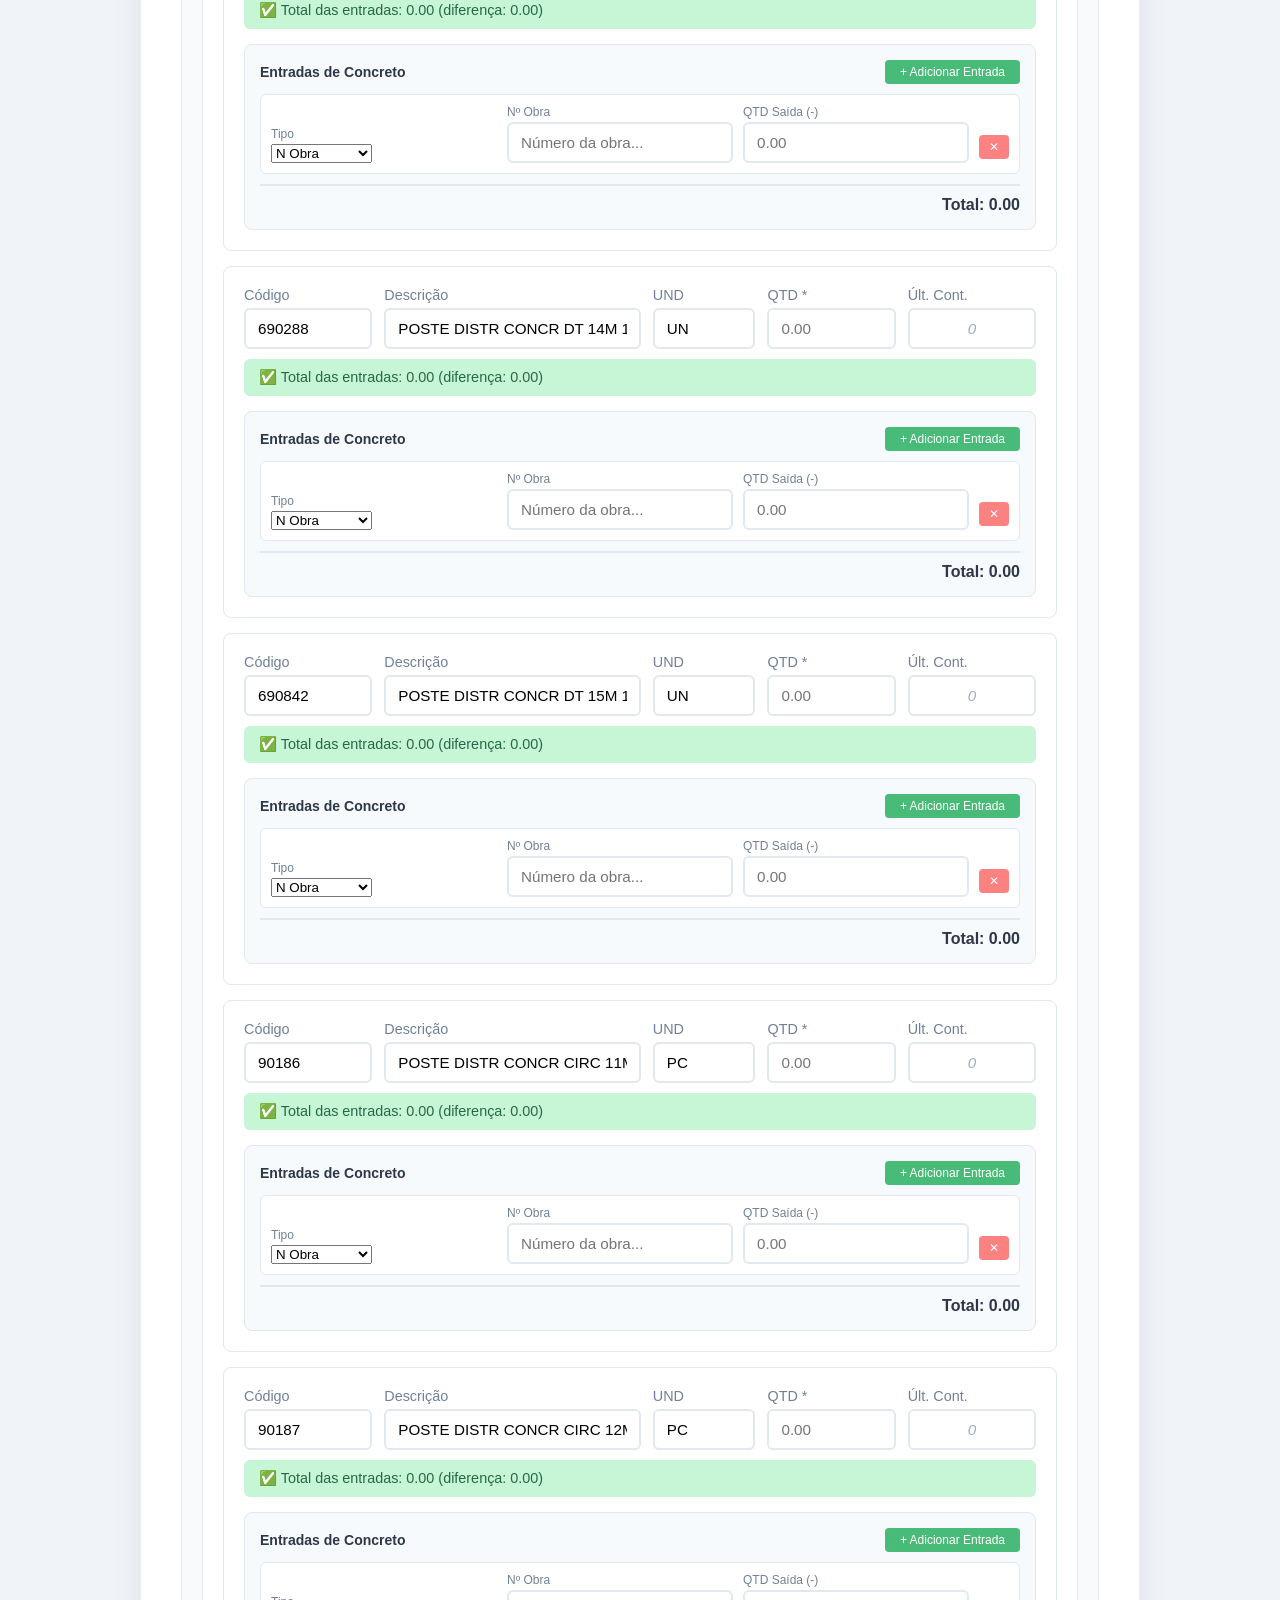
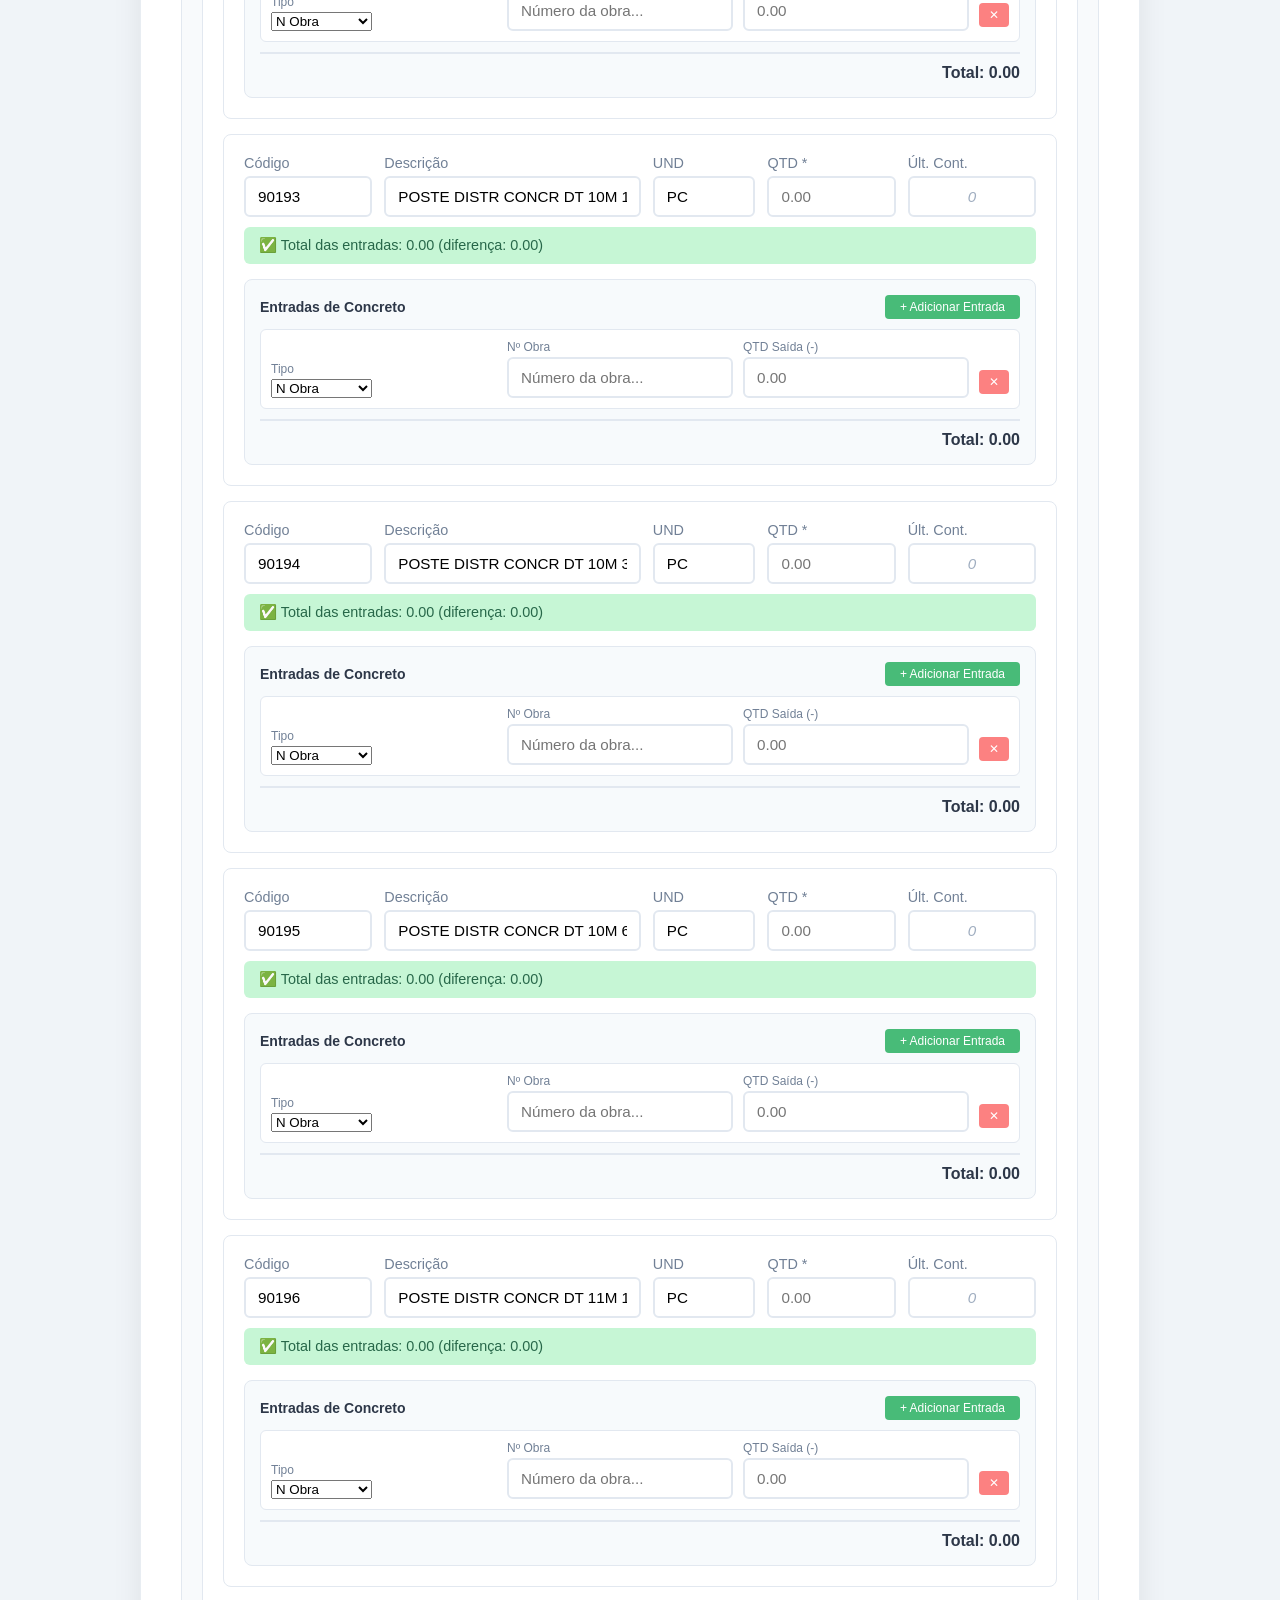
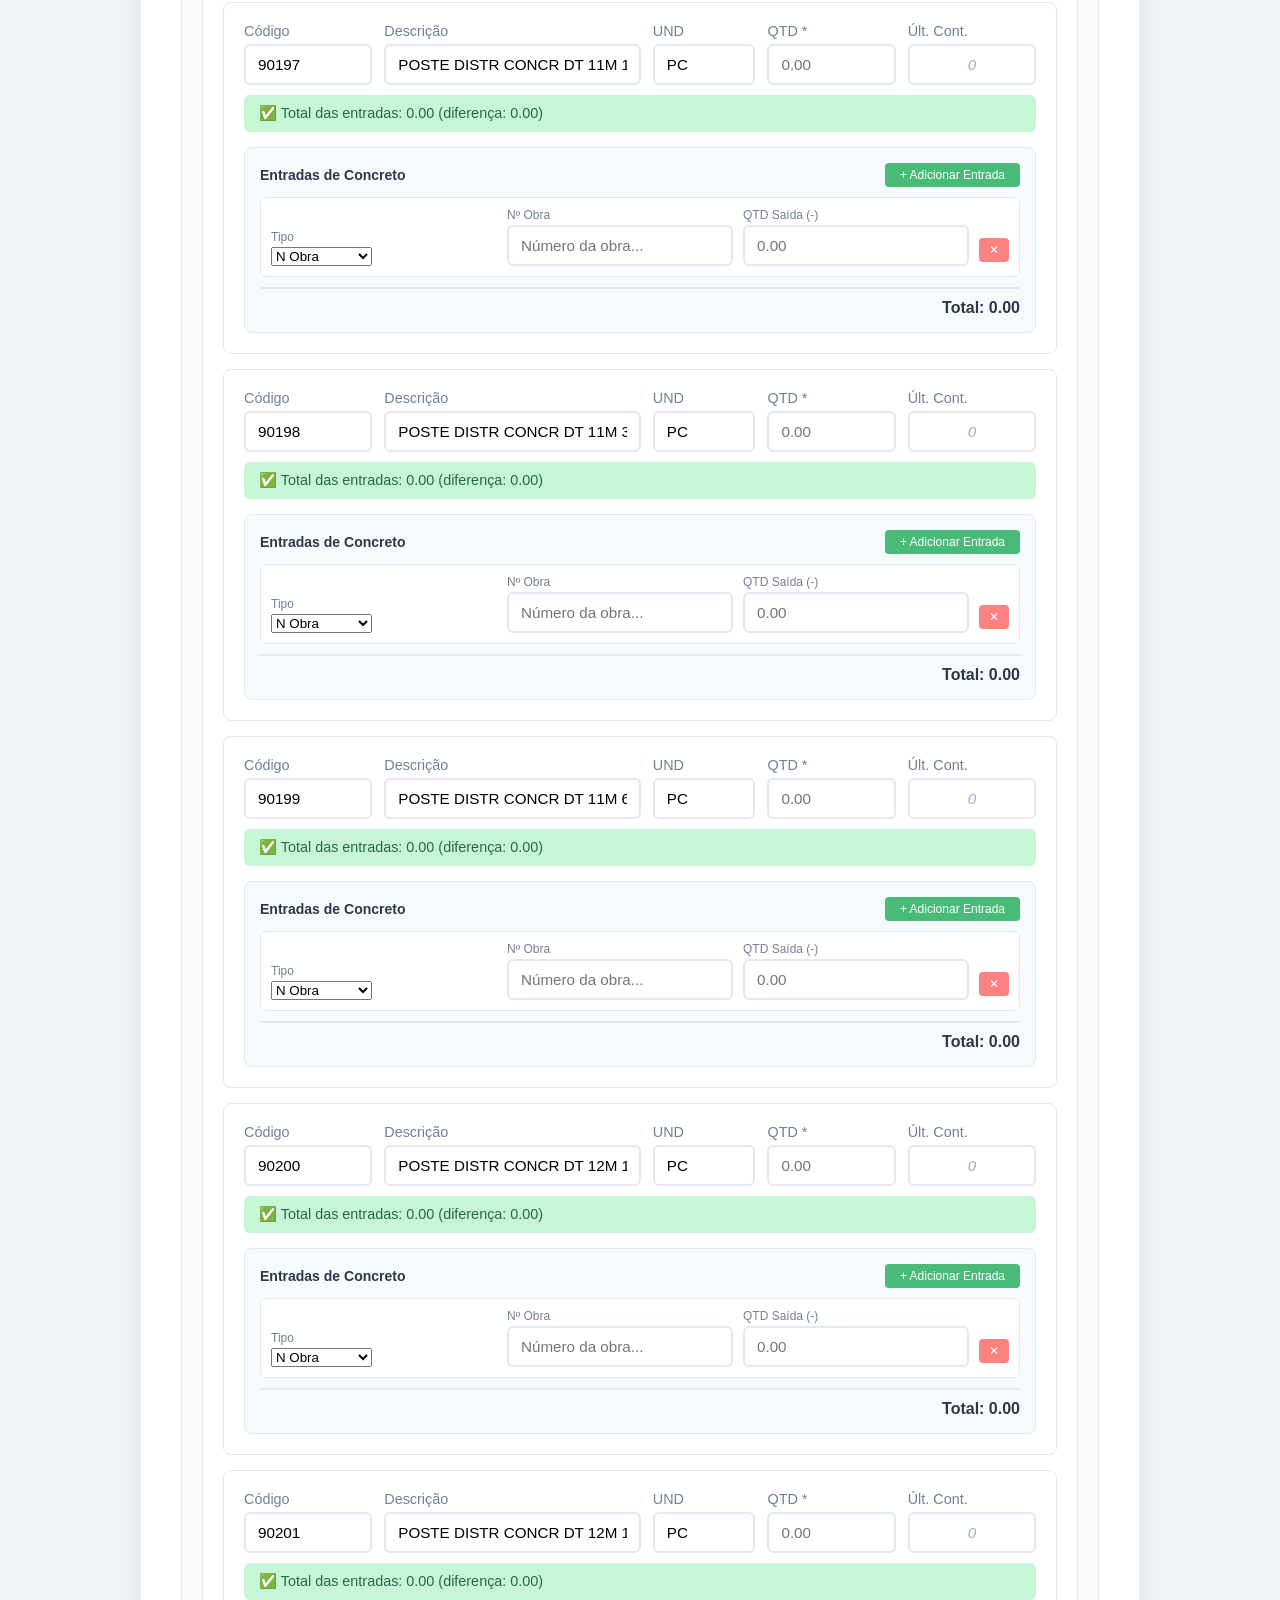
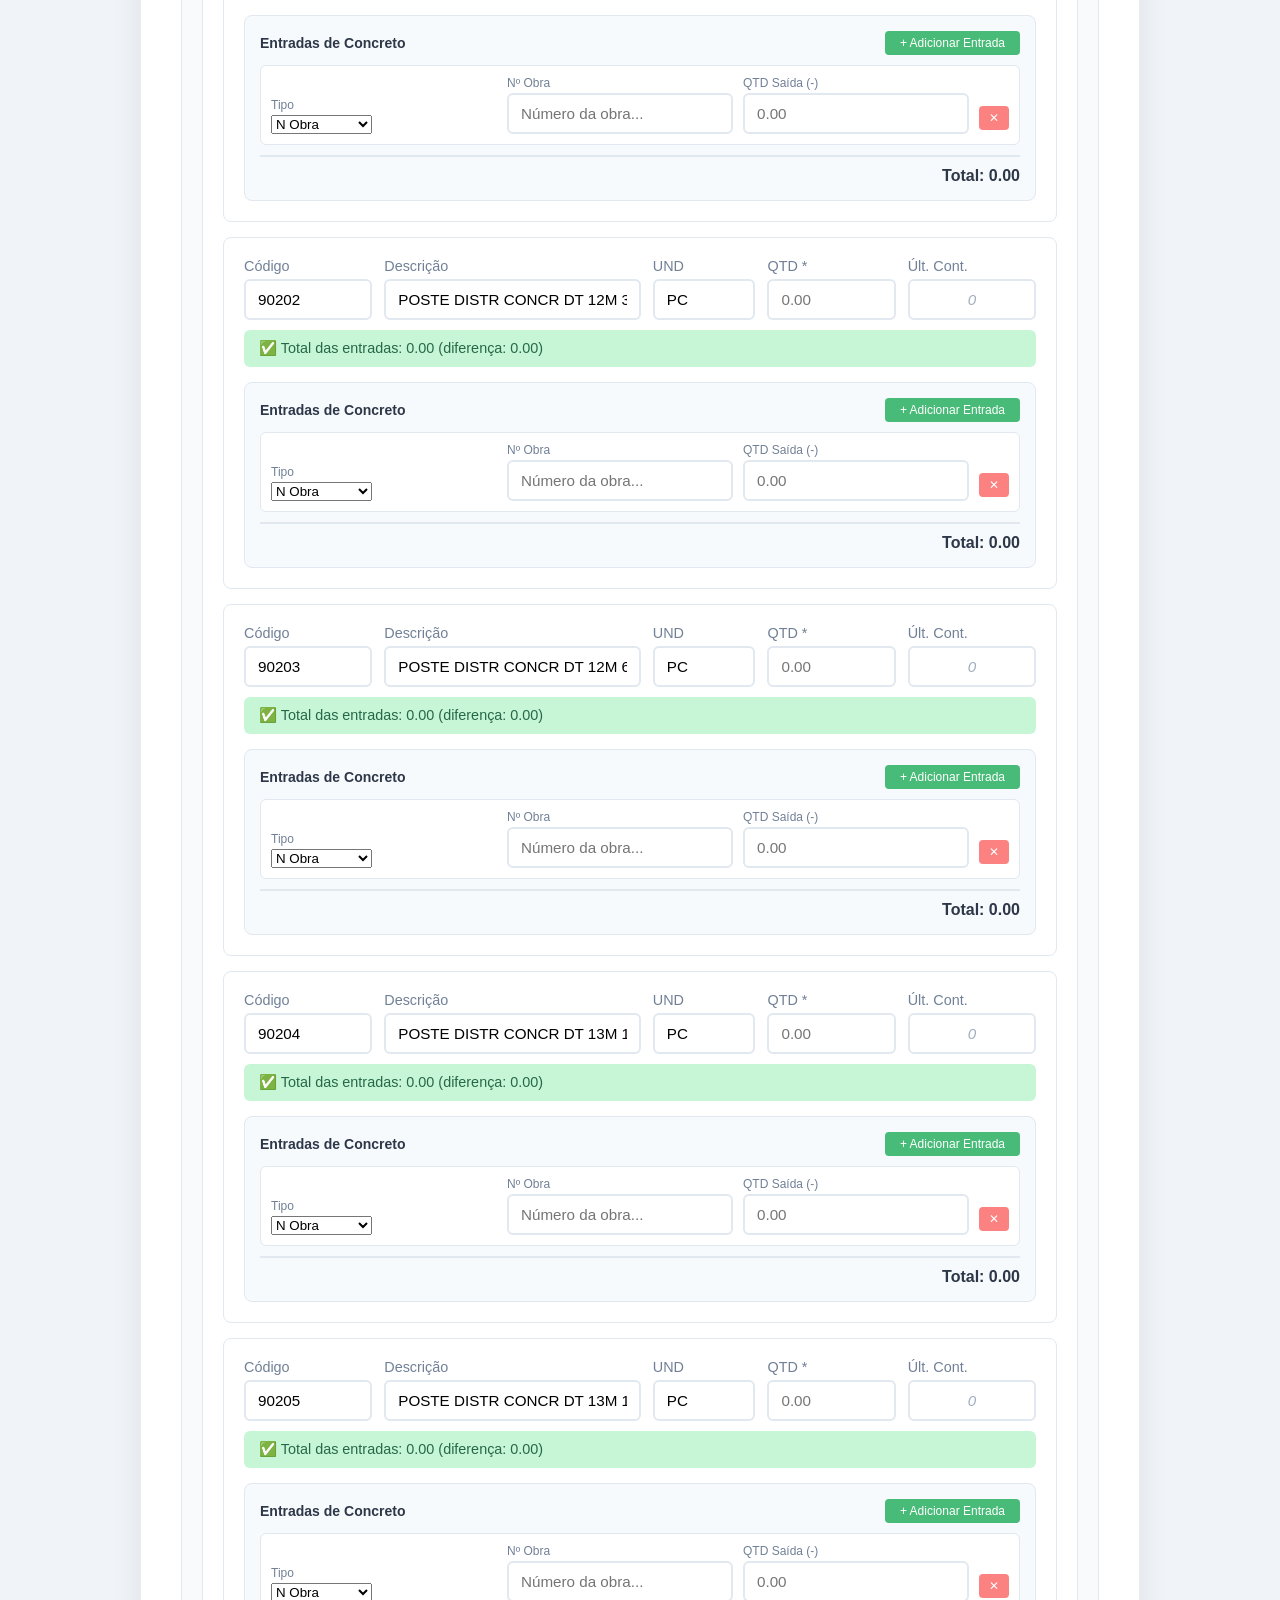
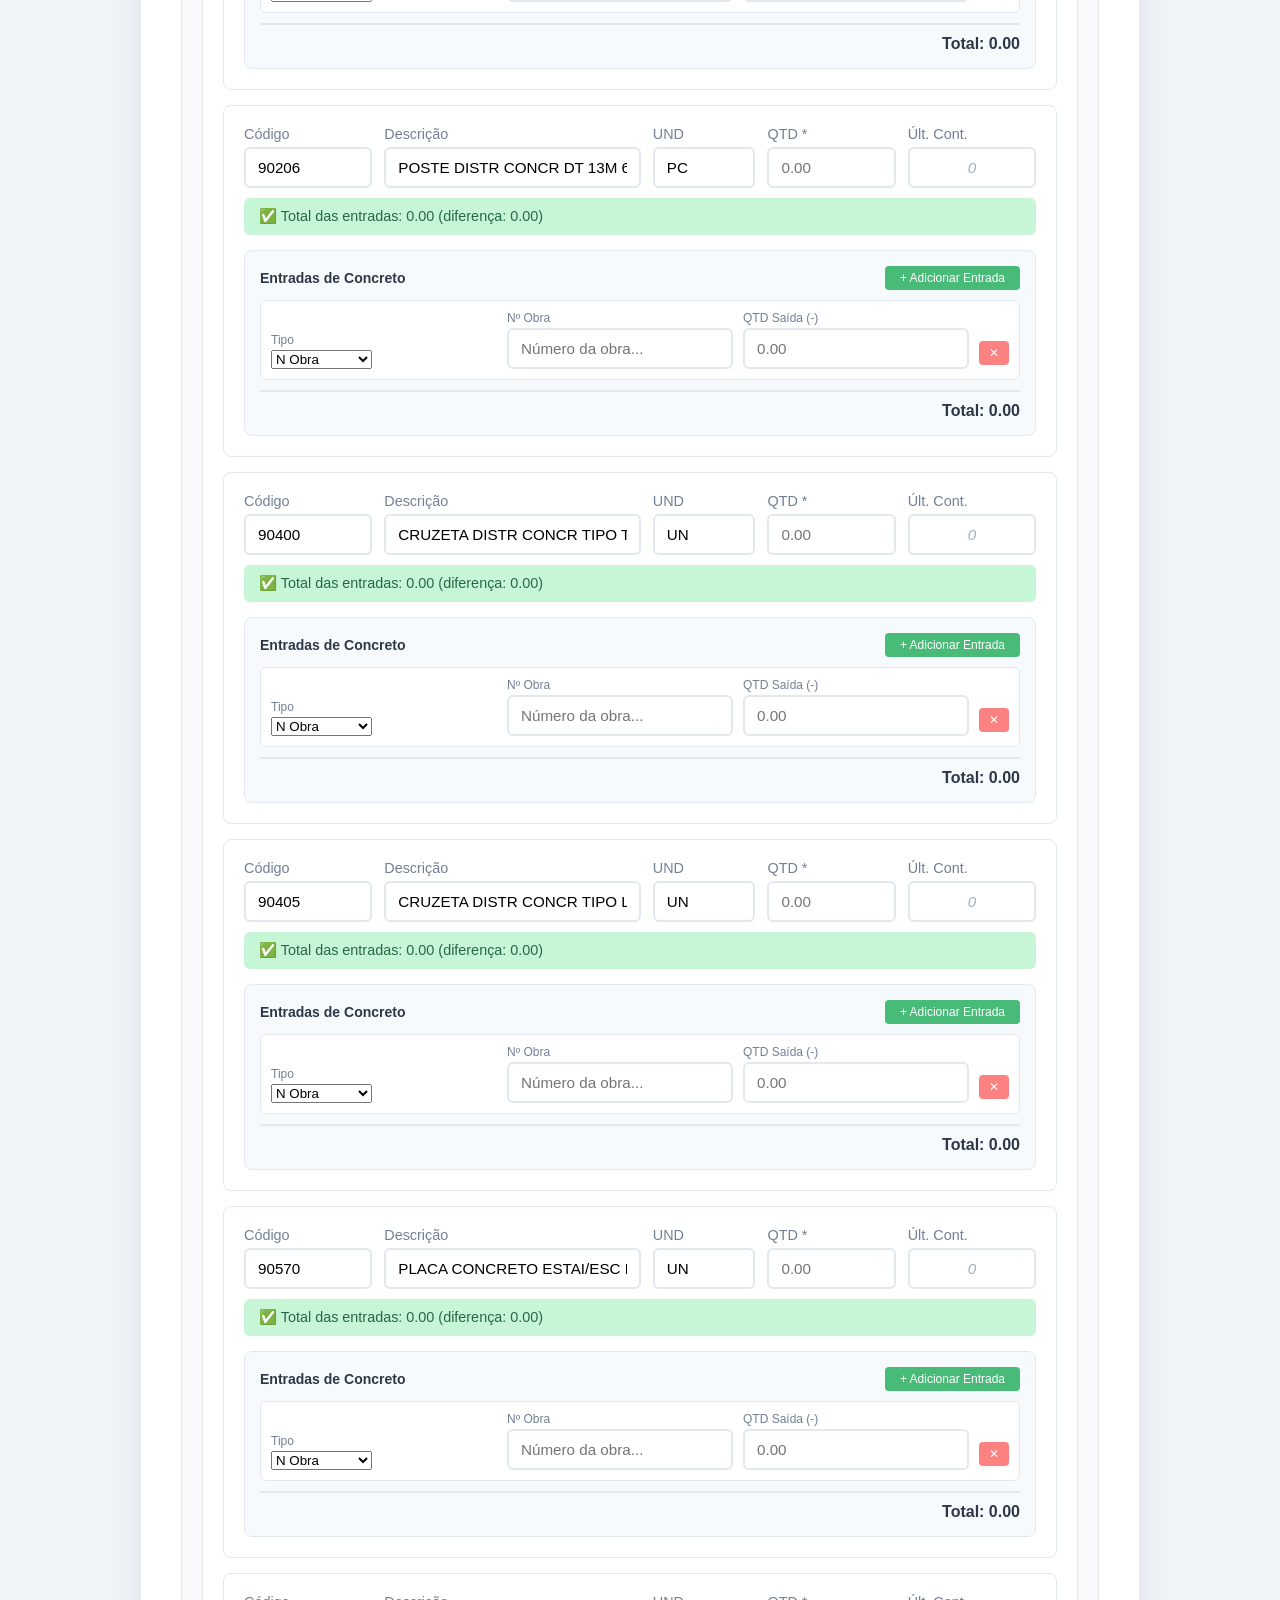
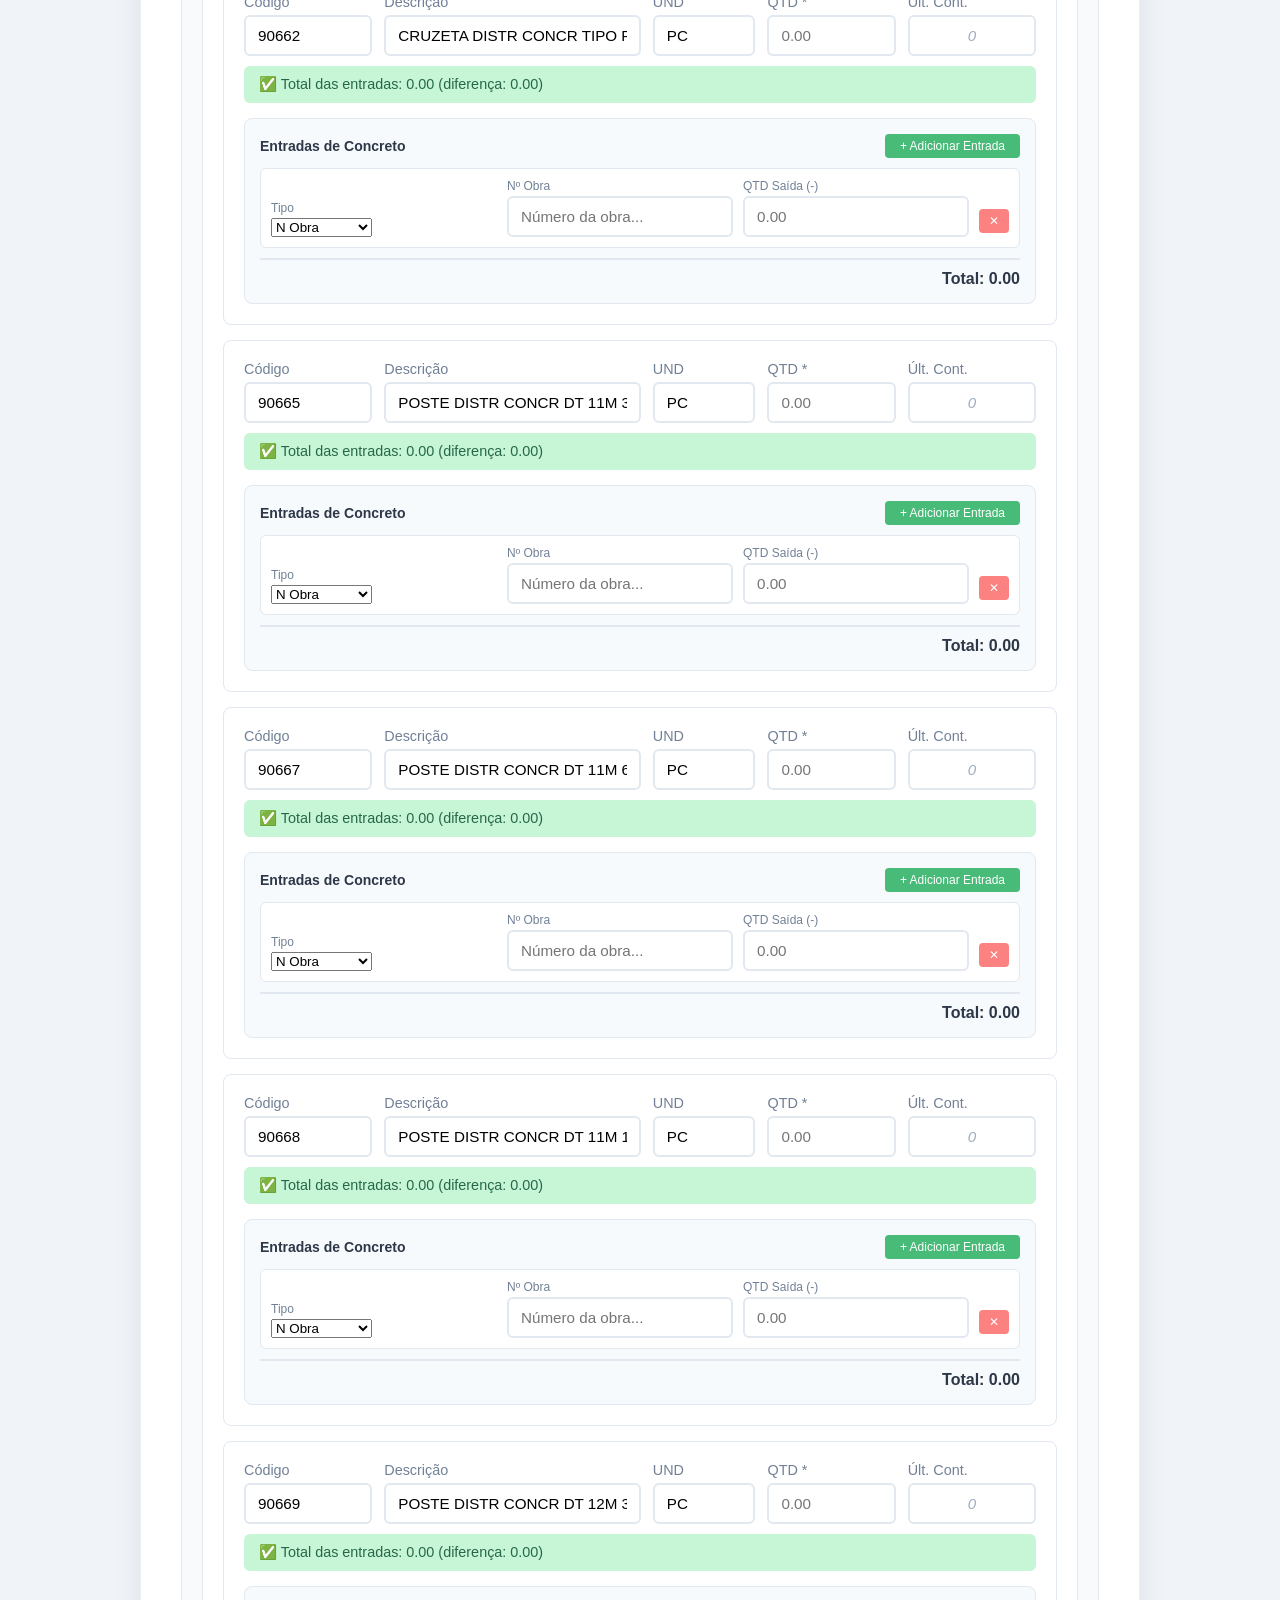
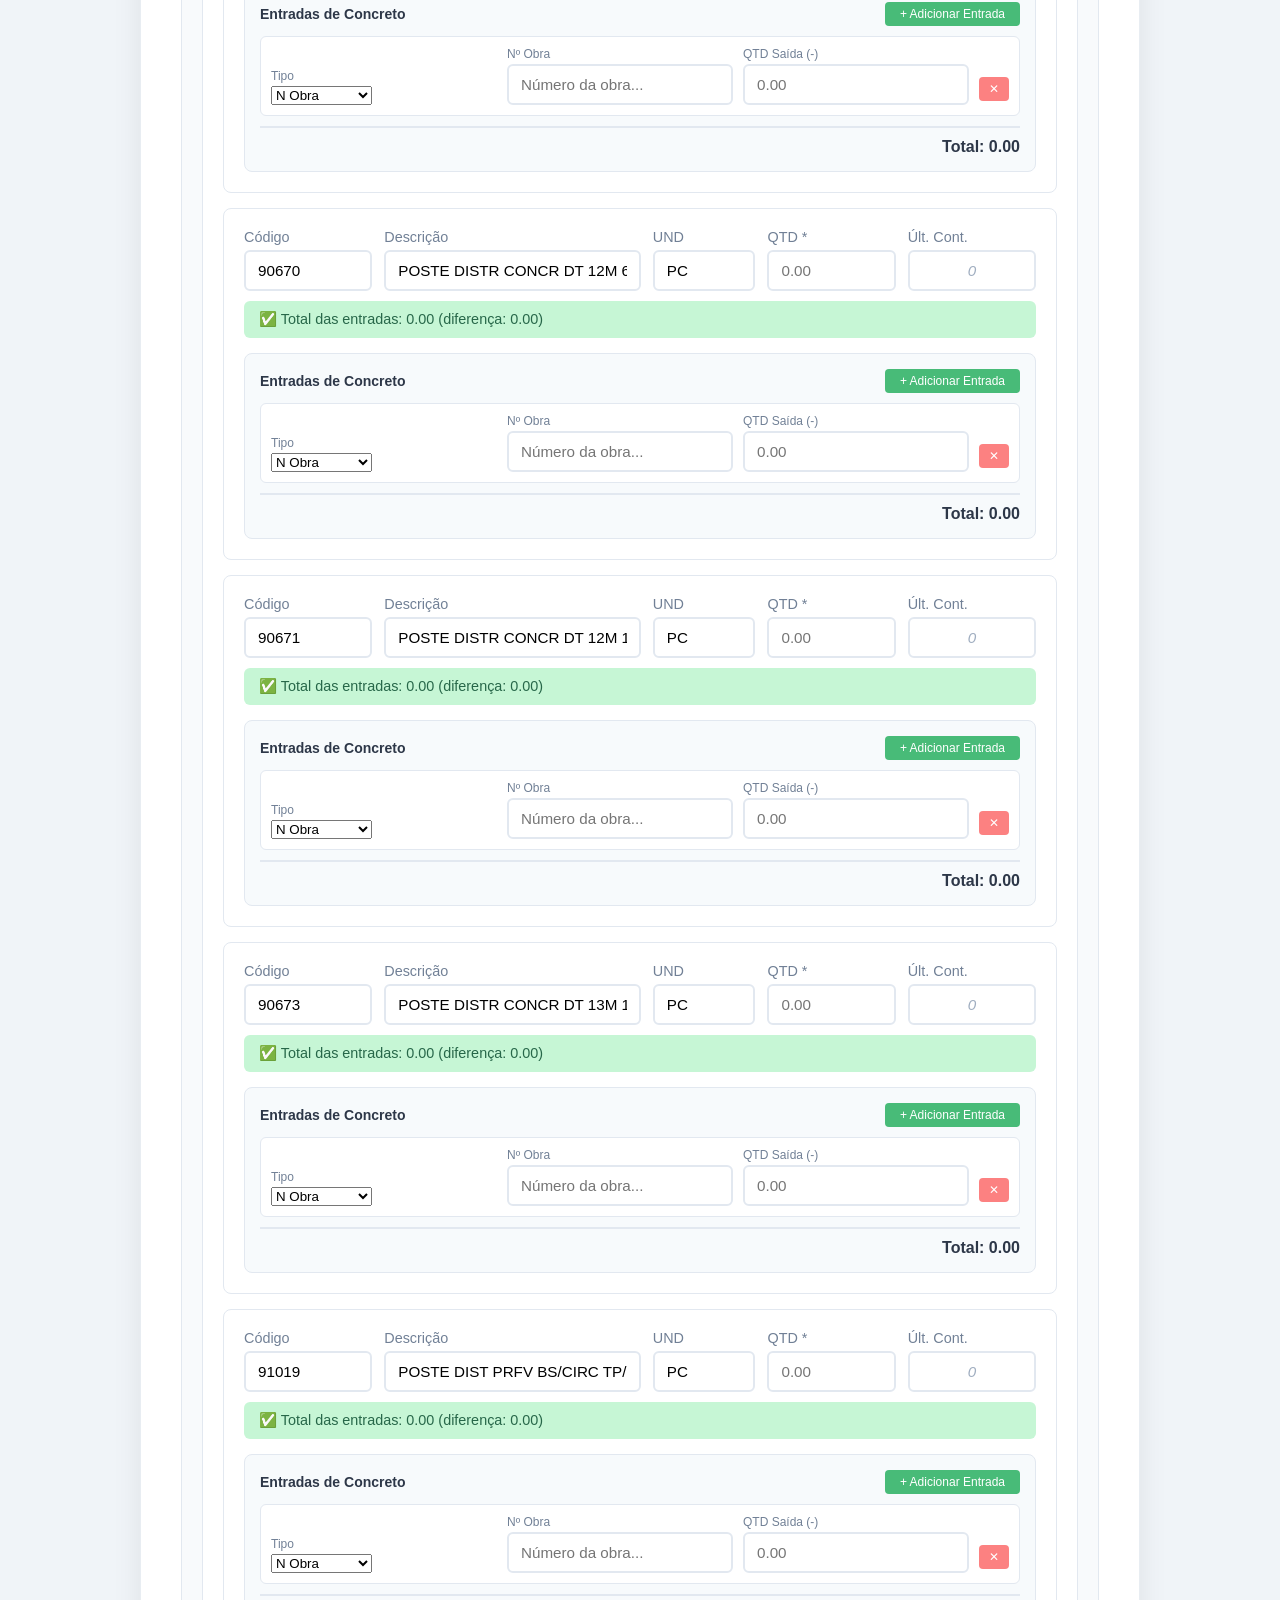
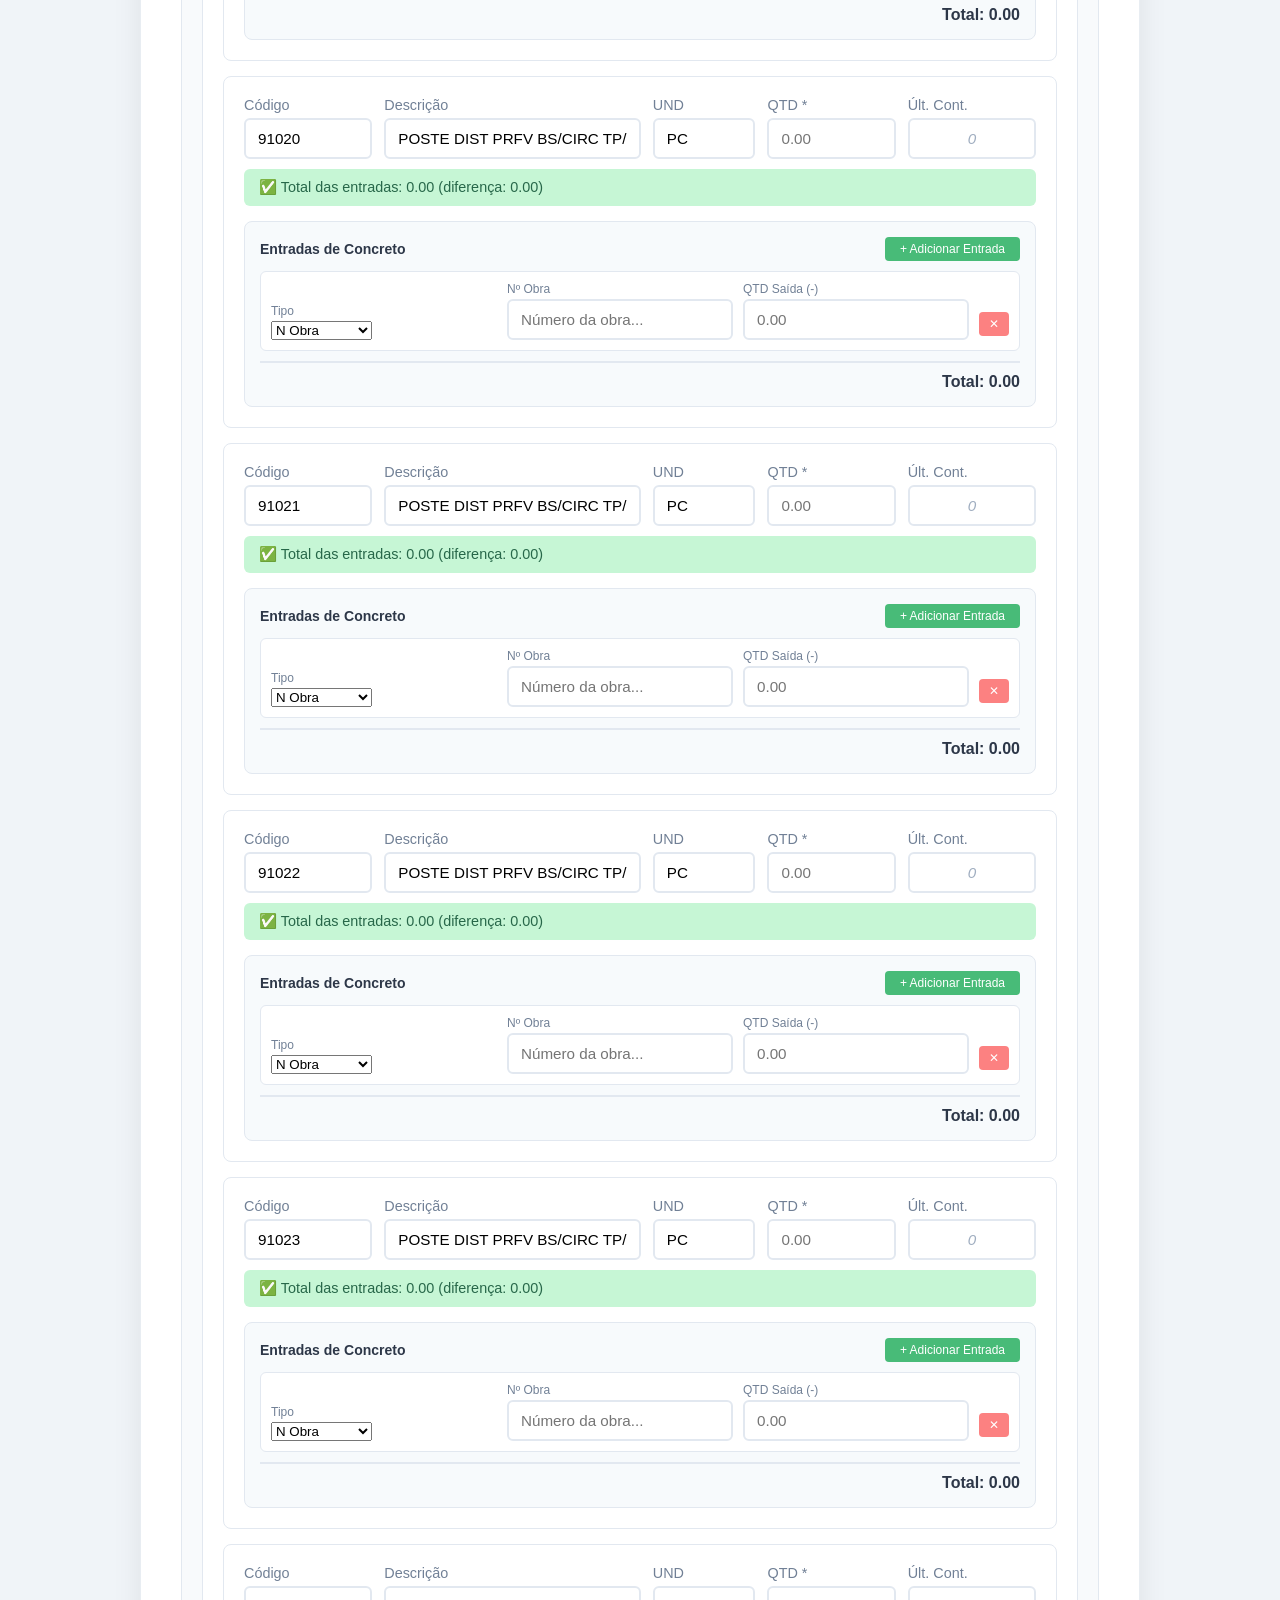
==== commit fede1d2e: "fix. nome site" ====
--- a/contagem-diaria/index.html
+++ b/contagem-diaria/index.html
@@ -3,7 +3,7 @@
 <head>
     <meta charset="UTF-8">
     <meta name="viewport" content="width=device-width, initial-scale=1.0">
-    <title>SITA - Contagem Diária</title>
+    <title>SICGM - Contagem Diária</title>
     <link rel="stylesheet" href="../css/styles.css">
 </head>
 <body>
--- a/css/styles.css
+++ b/css/styles.css
@@ -1031,4 +1031,347 @@
         max-width: 220px;
         font-size: 0.8em;
     }
+}
+
+/* ============================================ */
+/* ESTILOS DA PÁGINA DE LOGIN                   */
+/* ============================================ */
+
+.login-container {
+    display: flex;
+    justify-content: center;
+    align-items: center;
+    width: 100%;
+    height: 100vh;
+    background: linear-gradient(135deg, #667eea 0%, #764ba2 100%);
+    padding: 20px;
+}
+
+.login-box {
+    background: white;
+    padding: 50px 40px;
+    border-radius: 15px;
+    box-shadow: 0 15px 35px rgba(0, 0, 0, 0.2);
+    width: 420px;
+    max-width: 100%;
+    position: relative;
+}
+
+.logo-container {
+    position: absolute;
+    top: -30px;
+    right: -30px;
+    background: white;
+    border-radius: 50%;
+    padding: 12px;
+    box-shadow: 0 4px 15px rgba(0, 0, 0, 0.15);
+    width: 80px;
+    height: 80px;
+    display: flex;
+    align-items: center;
+    justify-content: center;
+}
+
+.logo {
+    width: 55px;
+    height: 55px;
+    object-fit: contain;
+}
+
+.login-box h2 {
+    text-align: center;
+    color: #2D3748;
+    margin-bottom: 35px;
+    margin-top: 10px;
+    font-size: 24px;
+    font-weight: 600;
+}
+
+.login-box .input-group {
+    margin-bottom: 22px;
+}
+
+.login-box label {
+    display: block;
+    margin-bottom: 8px;
+    color: #4A5568;
+    font-weight: 600;
+    font-size: 14px;
+}
+
+.login-box input {
+    width: 100%;
+    padding: 14px 16px;
+    border: 2px solid #E2E8F0;
+    border-radius: 8px;
+    font-size: 15px;
+    transition: all 0.3s ease;
+    outline: none;
+    background-color: #F8FAFC;
+}
+
+.login-box input:focus {
+    border-color: #667eea;
+    box-shadow: 0 0 0 3px rgba(102, 126, 234, 0.1);
+    background-color: #FFFFFF;
+}
+
+.login-box .btn-login {
+    width: 100%;
+    padding: 14px;
+    background: #667eea;
+    color: white;
+    border: none;
+    border-radius: 8px;
+    font-size: 16px;
+    font-weight: 600;
+    cursor: pointer;
+    transition: all 0.3s ease;
+    margin-top: 10px;
+    letter-spacing: 1px;
+}
+
+.login-box .btn-login:hover {
+    background: #5a67d8;
+    transform: translateY(-2px);
+    box-shadow: 0 5px 20px rgba(102, 126, 234, 0.3);
+}
+
+.login-box .btn-login:active {
+    transform: translateY(0);
+}
+
+.login-box .mensagem-erro {
+    color: #FC8181;
+    font-size: 14px;
+    margin-bottom: 15px;
+    text-align: center;
+    min-height: 24px;
+    font-weight: 500;
+}
+
+.login-box .mensagem-sucesso {
+    color: #48BB78;
+    font-size: 14px;
+    margin-bottom: 15px;
+    text-align: center;
+    min-height: 24px;
+    font-weight: 500;
+}
+
+.login-footer {
+    text-align: center;
+    margin-top: 25px;
+    padding-top: 20px;
+    border-top: 1px solid #E2E8F0;
+    color: #A0AEC0;
+    font-size: 13px;
+}
+
+/* Responsivo para login */
+@media (max-width: 480px) {
+    .login-box {
+        padding: 35px 25px;
+    }
+    
+    .logo-container {
+        top: -25px;
+        right: -25px;
+        width: 65px;
+        height: 65px;
+        padding: 10px;
+    }
+    
+    .logo {
+        width: 45px;
+        height: 45px;
+    }
+    
+    .login-box h2 {
+        font-size: 20px;
+        margin-bottom: 25px;
+    }
+    
+    .login-box input {
+        padding: 12px 14px;
+        font-size: 14px;
+    }
+}
+
+/* ============================================
+   BOTÃO VOLTAR HOME
+   ============================================ */
+
+.btn-voltar-home {
+    background: #4299E1;
+    color: white;
+    border: none;
+    padding: 10px 25px;
+    border-radius: 8px;
+    cursor: pointer;
+    font-weight: 600;
+    font-size: 14px;
+    transition: all 0.3s ease;
+    display: inline-flex;
+    align-items: center;
+    gap: 8px;
+}
+
+.btn-voltar-home:hover {
+    background: #3182CE;
+    transform: translateY(-2px);
+    box-shadow: 0 4px 12px rgba(66, 153, 225, 0.3);
+}
+
+.btn-voltar-home:active {
+    transform: translateY(0);
+}
+
+/* Versão pequena */
+.btn-voltar-home.small {
+    padding: 6px 15px;
+    font-size: 12px;
+}
+
+/* Versão outline */
+.btn-voltar-home.outline {
+    background: transparent;
+    color: #4299E1;
+    border: 2px solid #4299E1;
+}
+
+.btn-voltar-home.outline:hover {
+    background: #4299E1;
+    color: white;
+}
+
+/* Estilos para concretos */
+.concreto-entradas-container {
+    margin-top: 15px;
+    padding: 15px;
+    background: #f7fafc;
+    border-radius: 8px;
+    border: 1px solid #e2e8f0;
+}
+
+.concreto-entradas-header {
+    display: flex;
+    justify-content: space-between;
+    align-items: center;
+    margin-bottom: 10px;
+}
+
+.concreto-entradas-header label {
+    font-weight: 600;
+    color: #2d3748;
+    font-size: 14px;
+}
+
+.btn-add-concreto-entrada {
+    background: #48bb78;
+    color: white;
+    border: none;
+    padding: 5px 15px;
+    border-radius: 4px;
+    cursor: pointer;
+    font-size: 12px;
+    transition: all 0.3s ease;
+}
+
+.btn-add-concreto-entrada:hover {
+    background: #38a169;
+    transform: translateY(-1px);
+}
+
+.concreto-entrada-item {
+    background: white;
+    padding: 10px;
+    border-radius: 6px;
+    margin-bottom: 8px;
+    border: 1px solid #e2e8f0;
+}
+
+.concreto-entrada-fields {
+    display: flex;
+    gap: 10px;
+    align-items: flex-end;
+    flex-wrap: wrap;
+}
+
+.concreto-entrada-fields .material-field {
+    flex: 1;
+    min-width: 120px;
+}
+
+.concreto-entrada-fields .material-field label {
+    font-size: 12px;
+    margin-bottom: 3px;
+}
+
+.concreto-entrada-valor-field,
+.concreto-entrada-qtd-field {
+    flex: 1;
+}
+
+.concreto-entrada-qtd-field[style*="display: none"] {
+    display: none !important;
+}
+
+.btn-remover-entrada {
+    background: #fc8181;
+    color: white;
+    border: none;
+    padding: 5px 10px;
+    border-radius: 4px;
+    cursor: pointer;
+    font-size: 12px;
+    transition: all 0.3s ease;
+    margin-bottom: 4px;
+}
+
+.btn-remover-entrada:hover {
+    background: #e53e3e;
+}
+
+.concreto-total {
+    margin-top: 10px;
+    padding-top: 10px;
+    border-top: 2px solid #e2e8f0;
+    font-weight: 600;
+    color: #2d3748;
+    text-align: right;
+}
+
+.diferenca-erro {
+    background: #fed7d7 !important;
+    color: #c53030 !important;
+    border-color: #fc8181 !important;
+}
+
+.diferenca-ok {
+    background: #c6f6d5 !important;
+    color: #276749 !important;
+    border-color: #48bb78 !important;
+}
+
+/* Estilos para selects em bobinas/trafos */
+.input-extra select {
+    width: 100%;
+    padding: 8px 12px;
+    border: 2px solid #e2e8f0;
+    border-radius: 6px;
+    font-size: 14px;
+    background: white;
+    cursor: pointer;
+    transition: border-color 0.3s ease;
+}
+
+.input-extra select:focus {
+    outline: none;
+    border-color: #4299e1;
+    box-shadow: 0 0 0 3px rgba(66, 153, 225, 0.1);
+}
+
+.input-extra select option {
+    padding: 5px;
 }
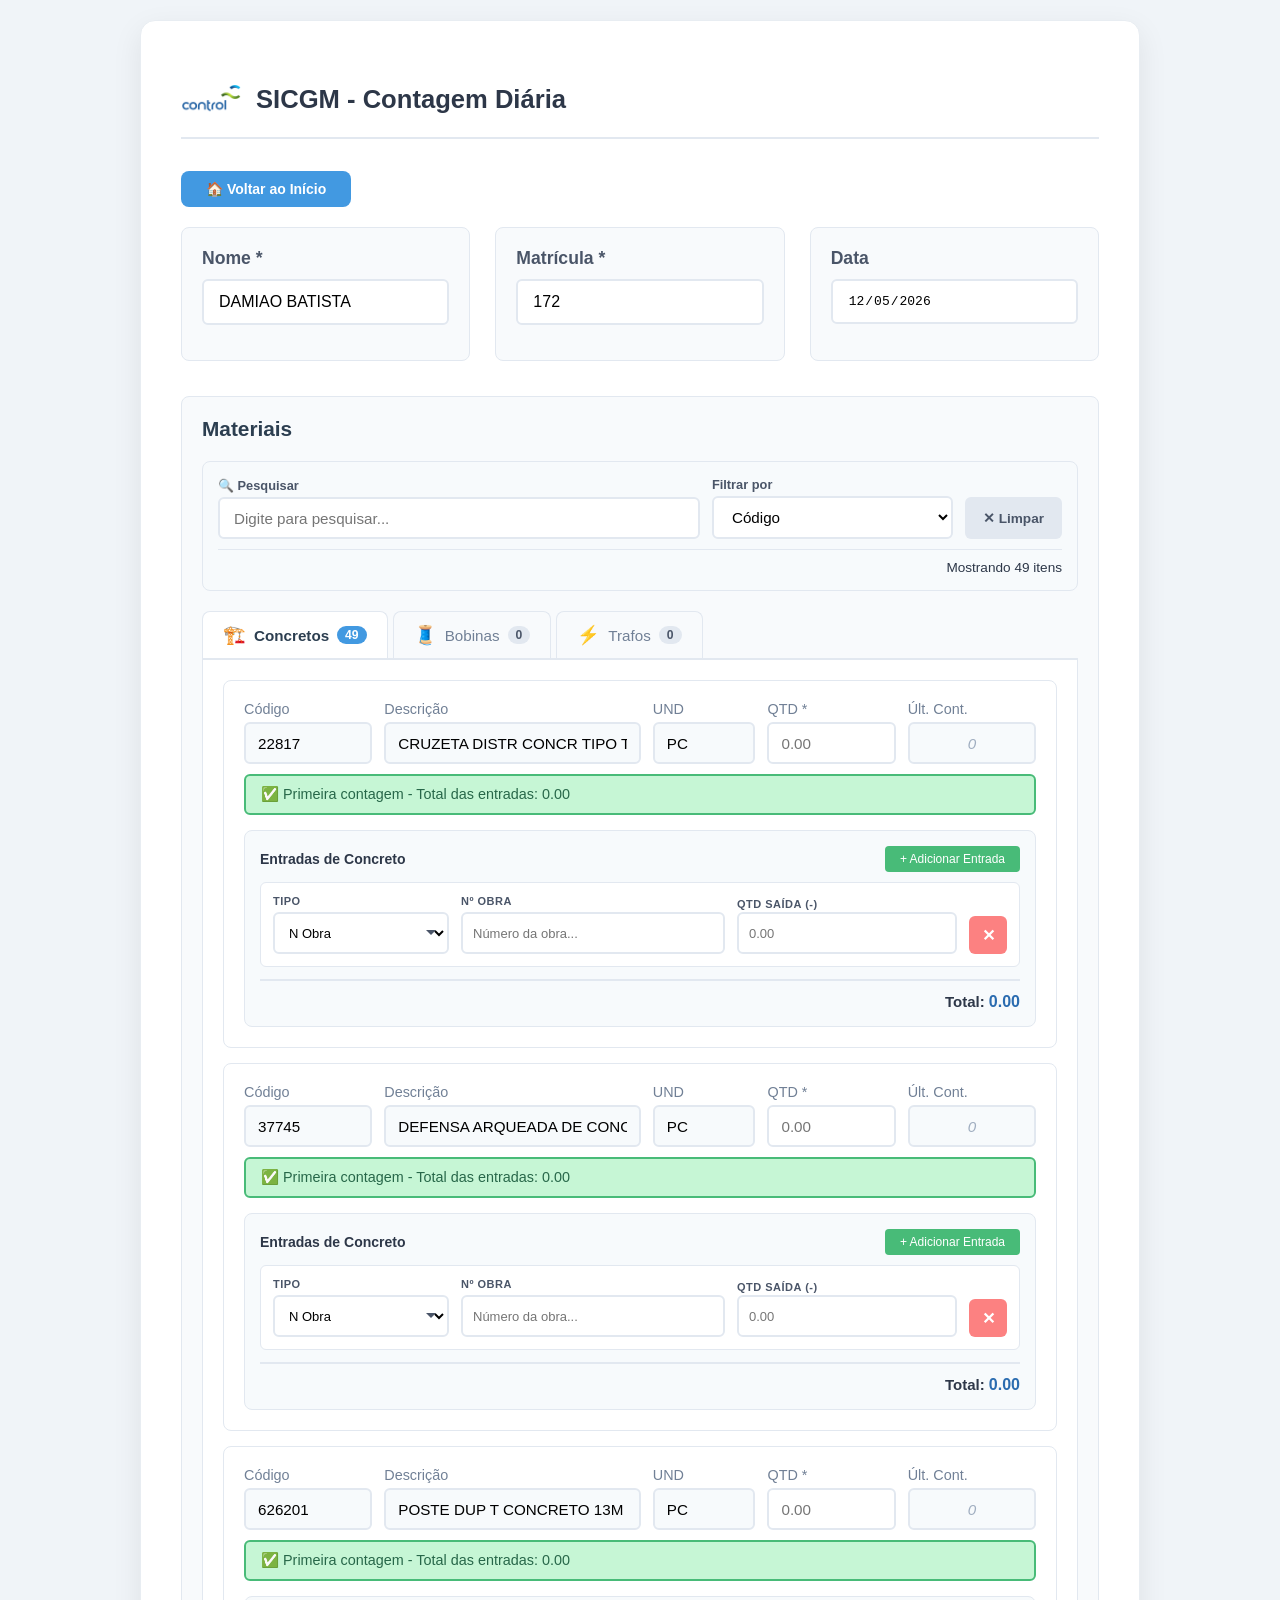
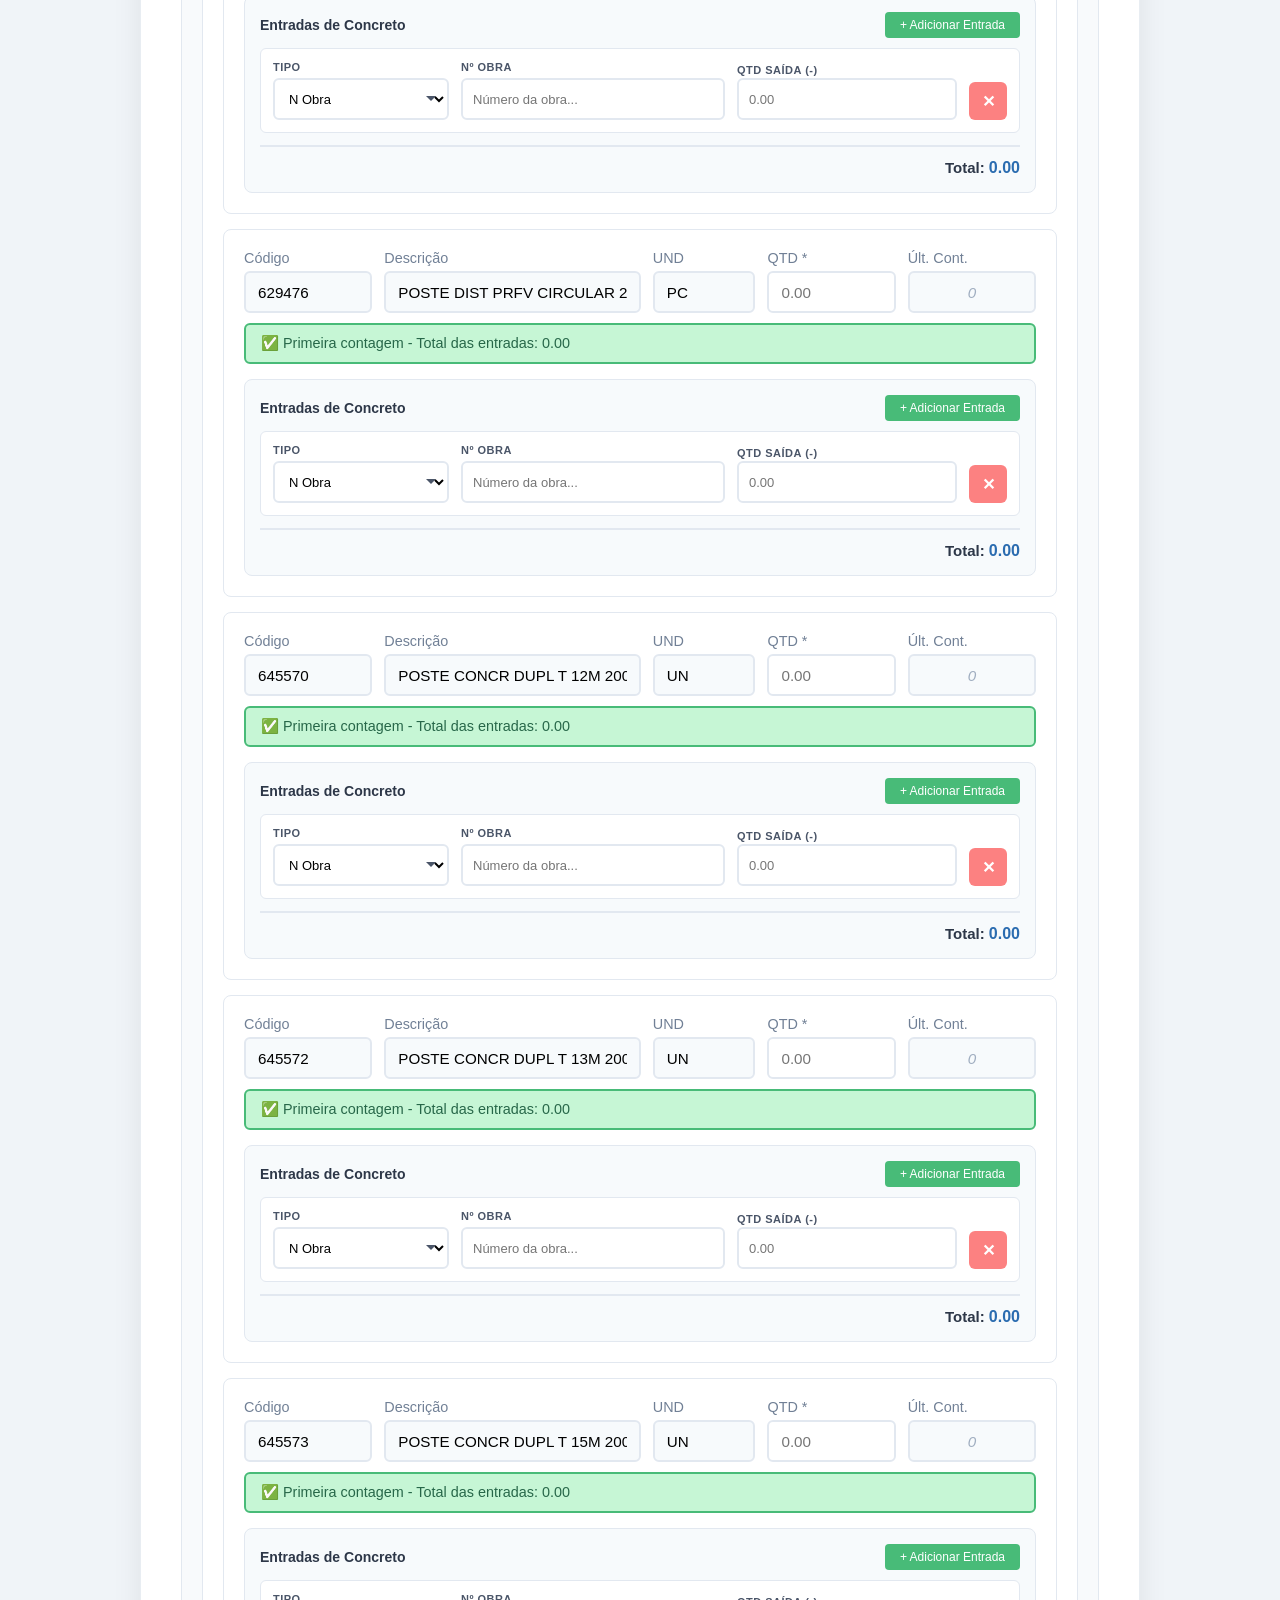
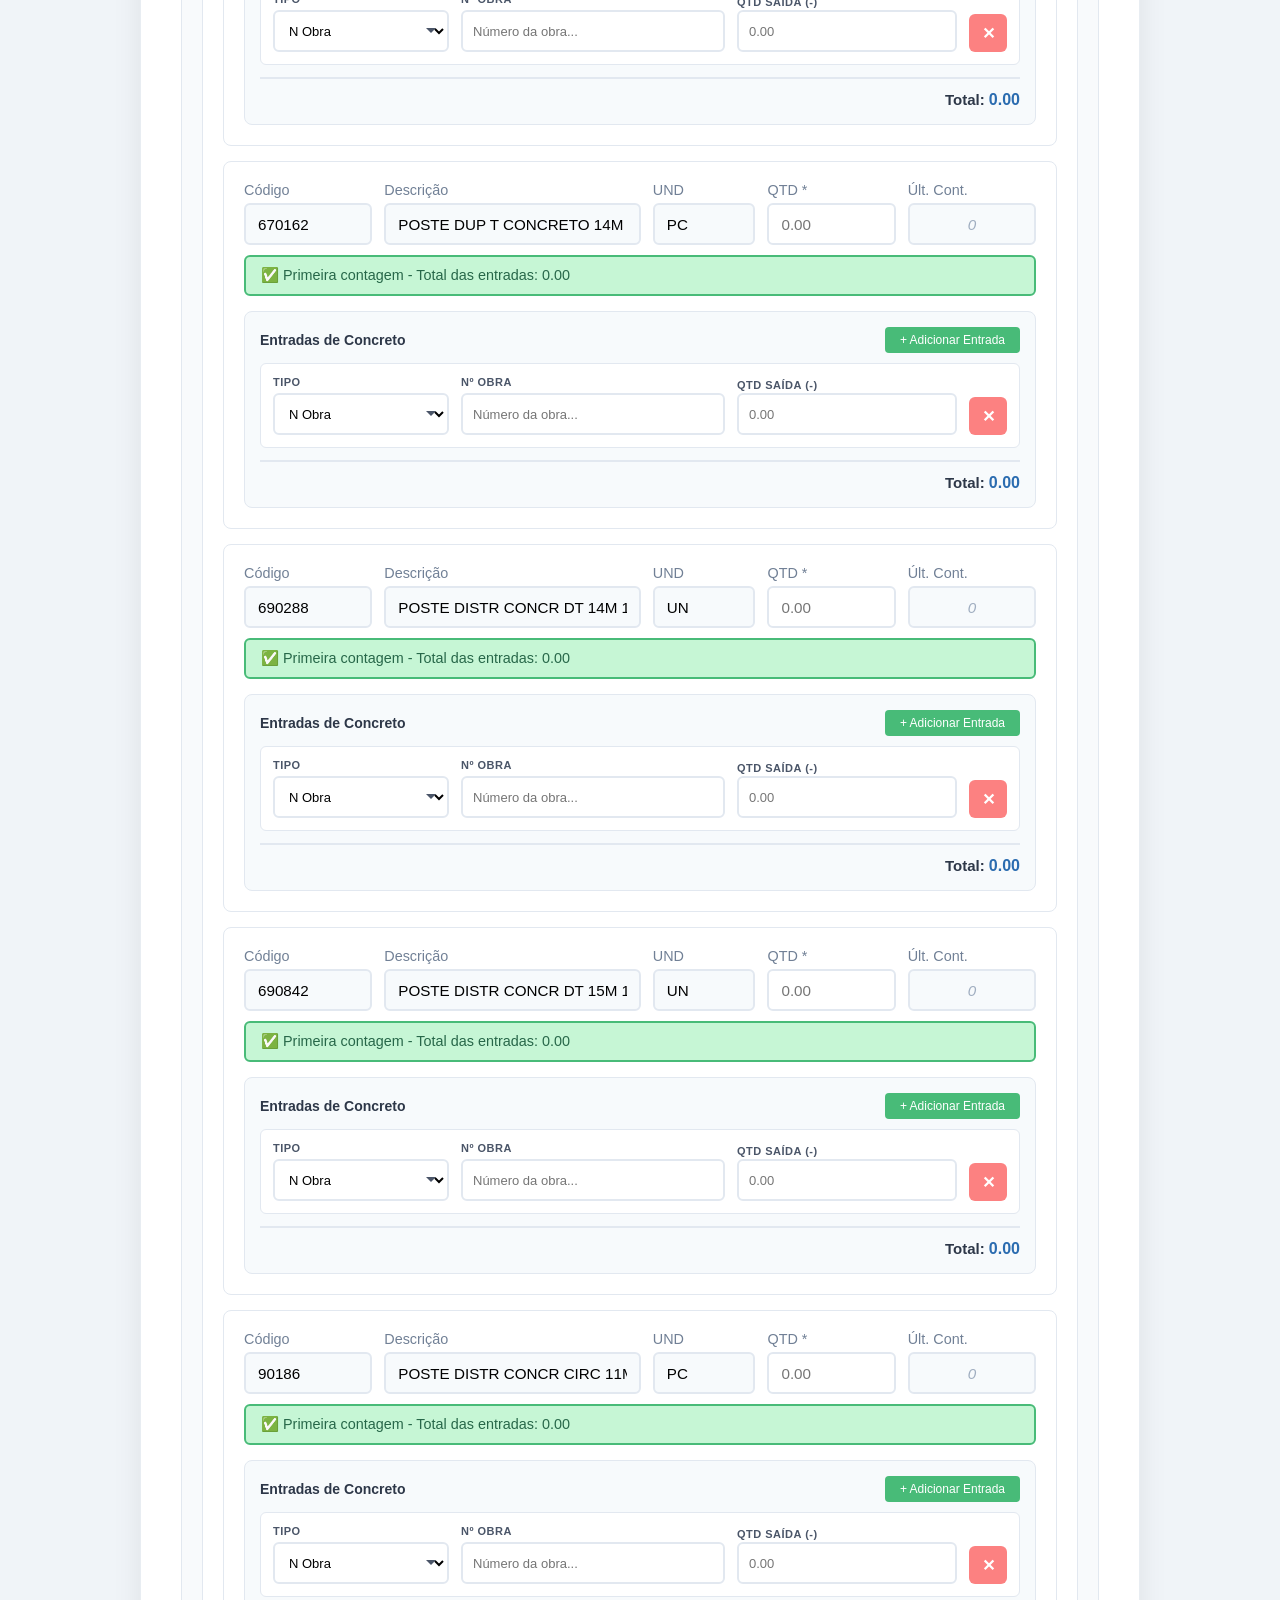
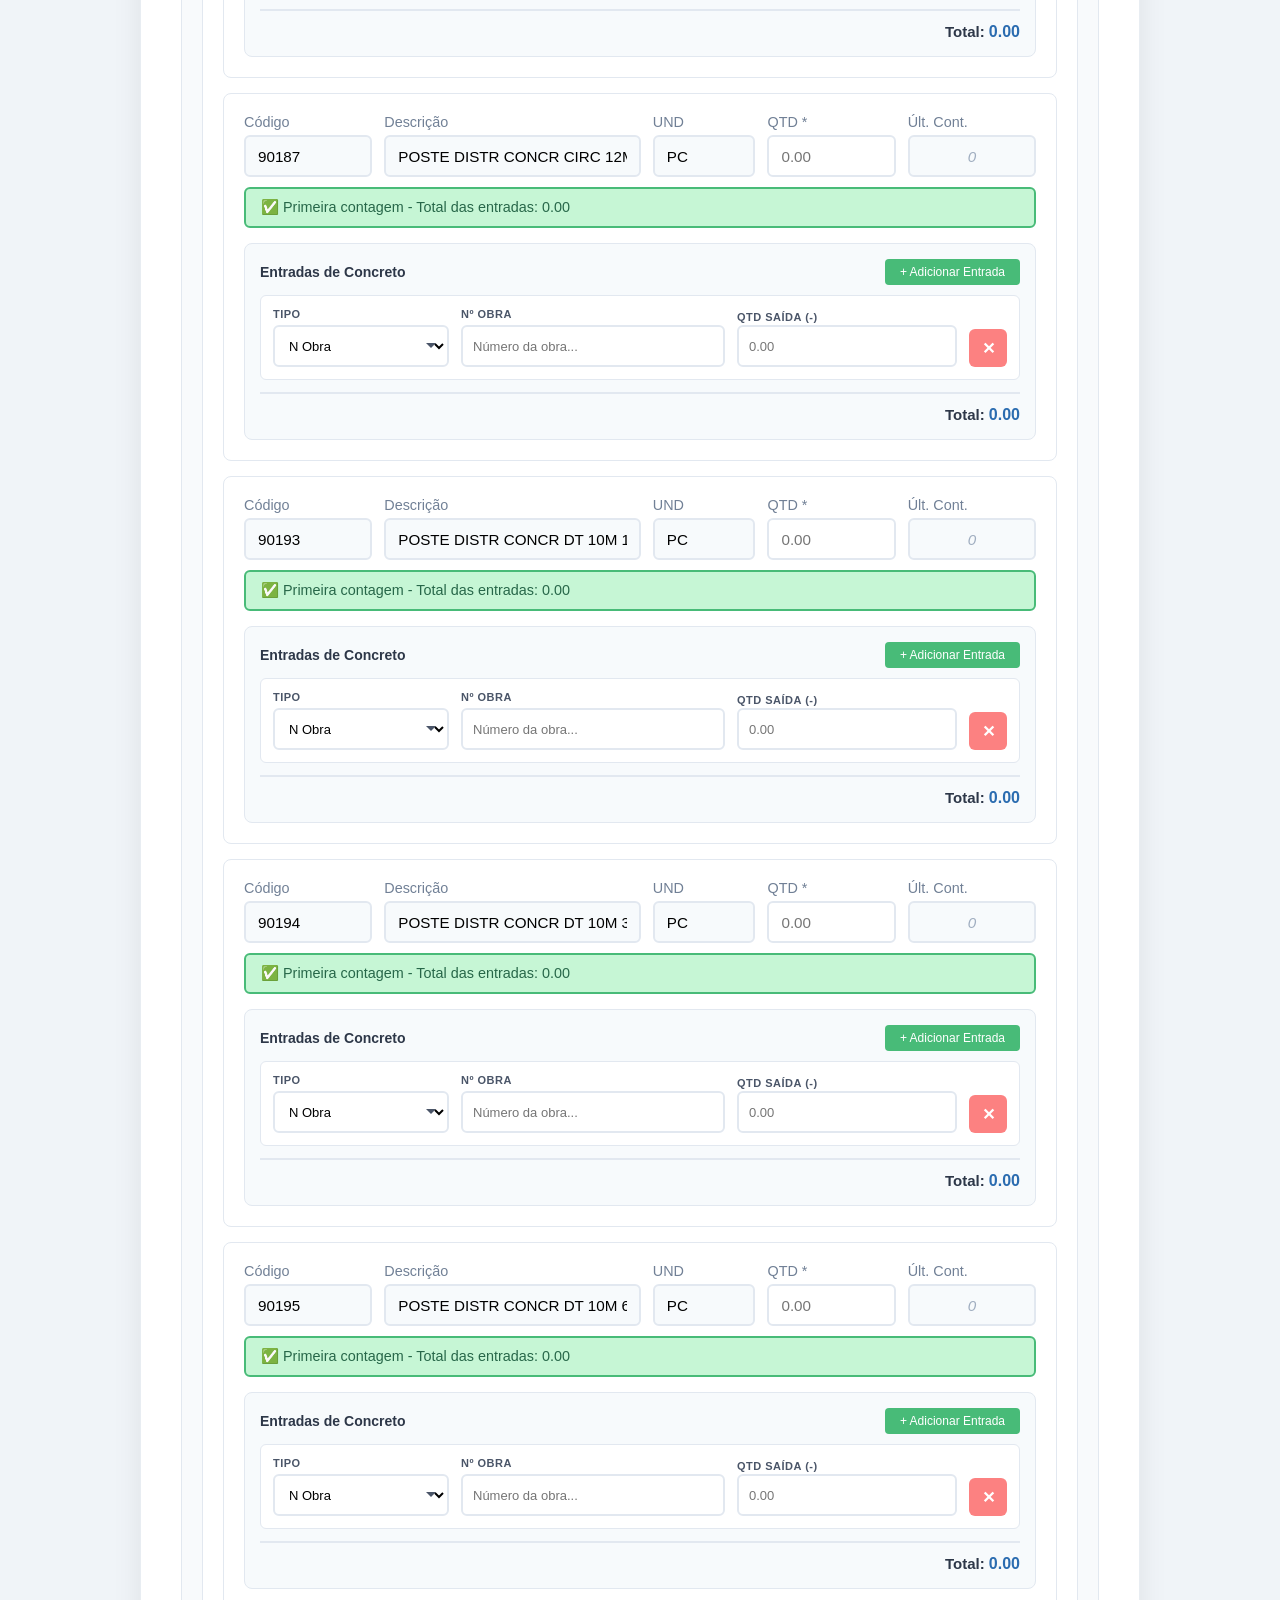
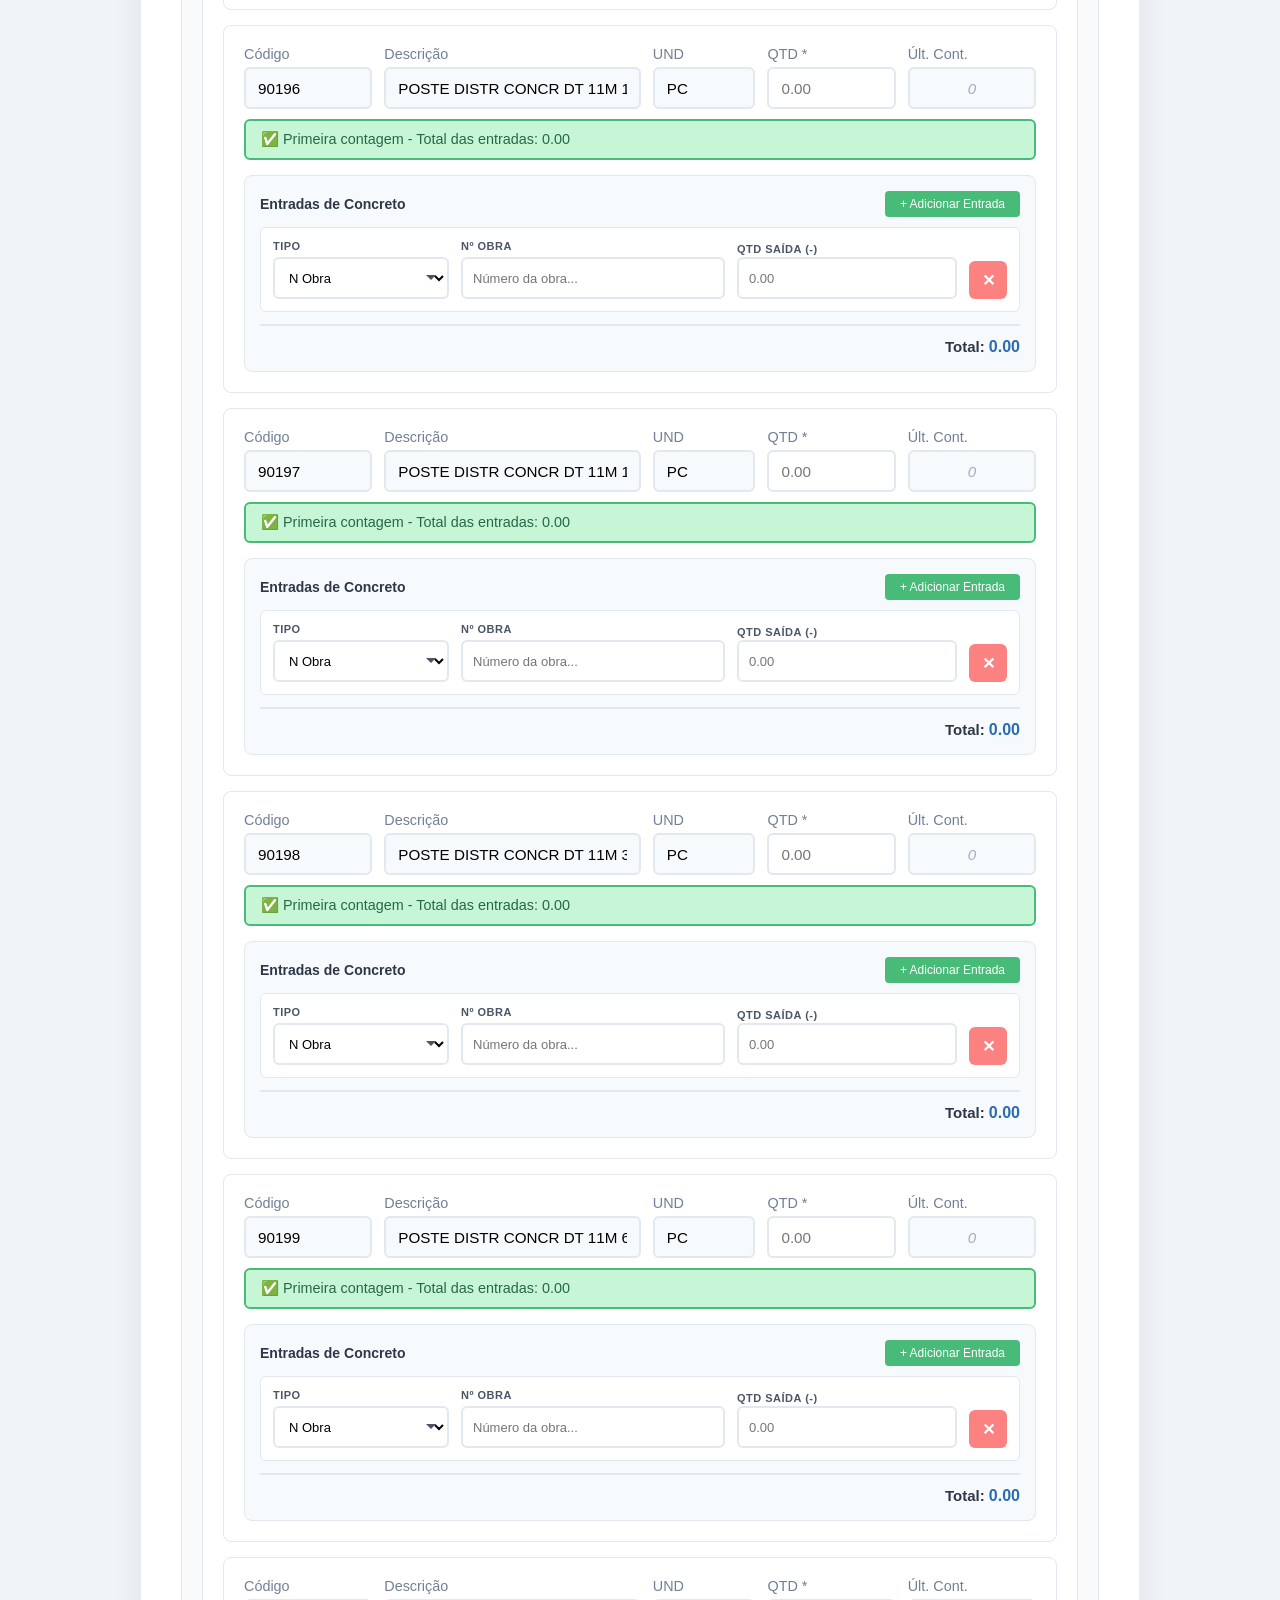
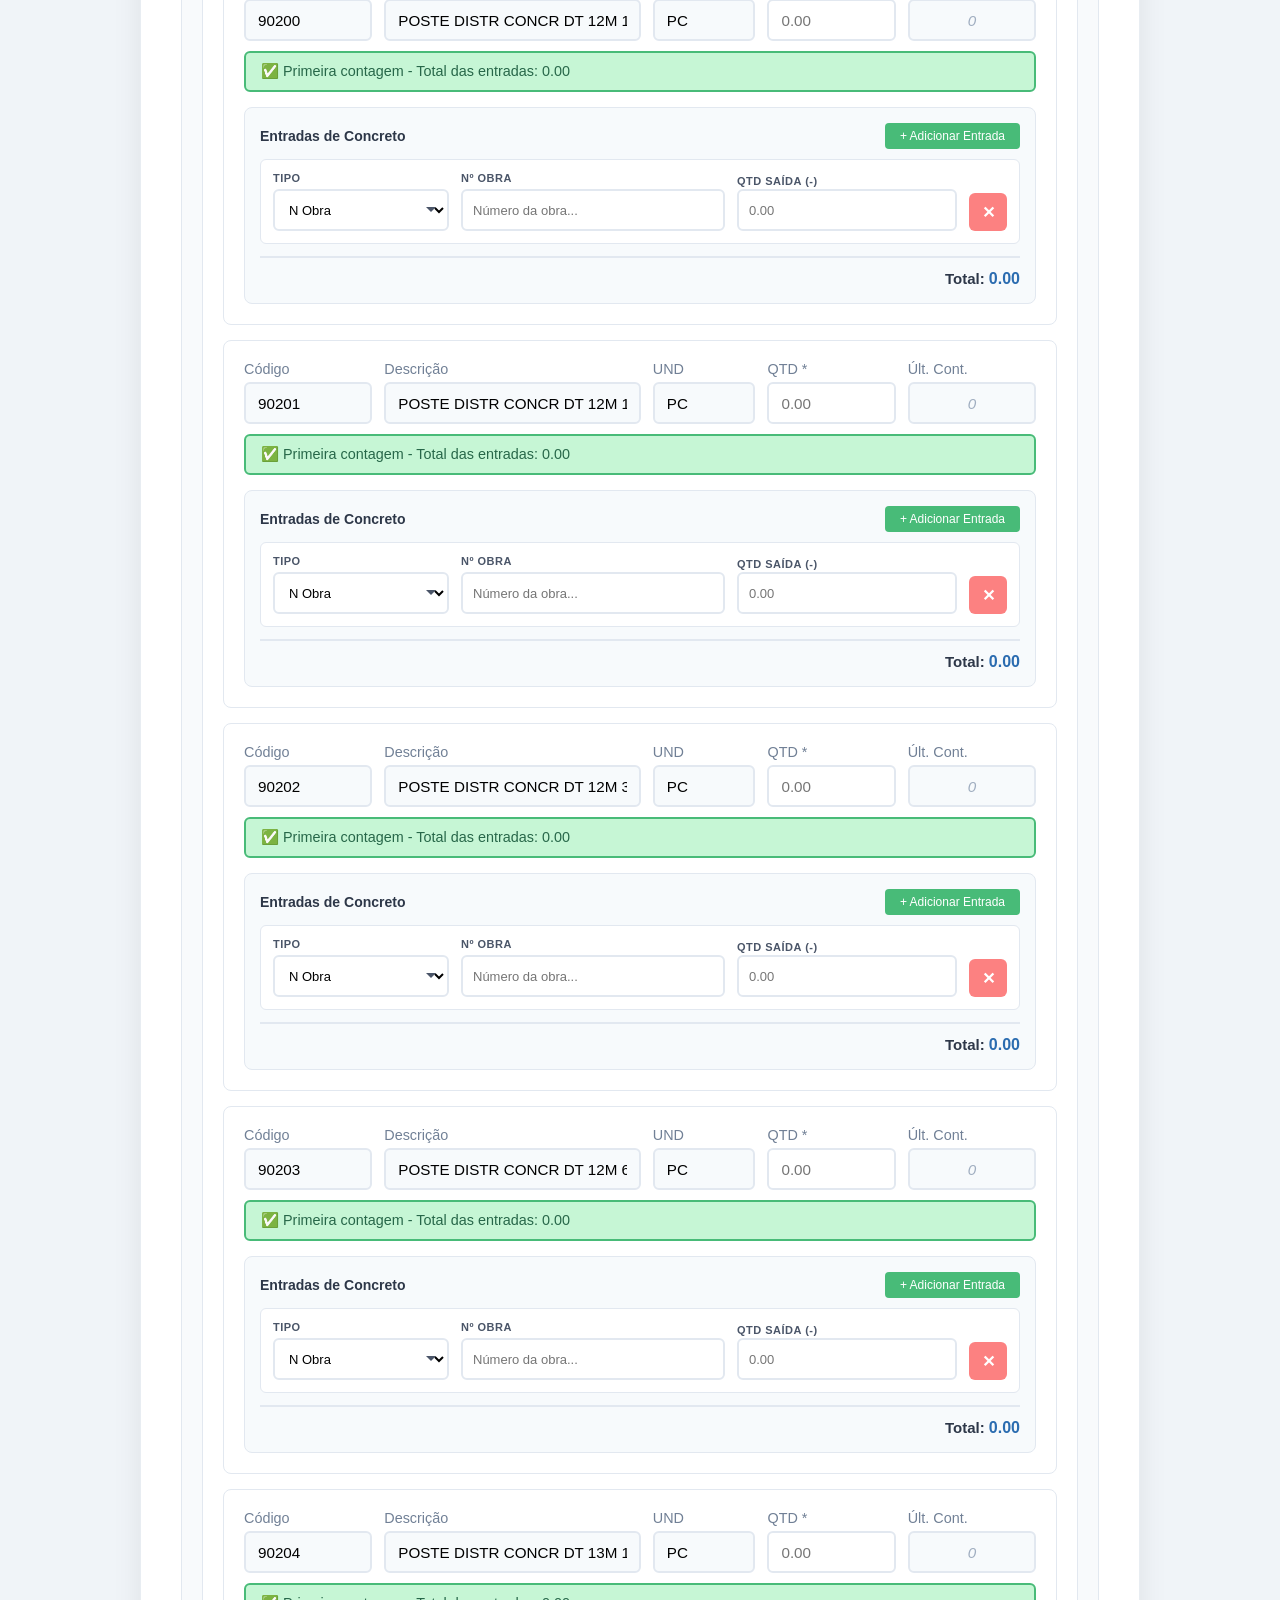
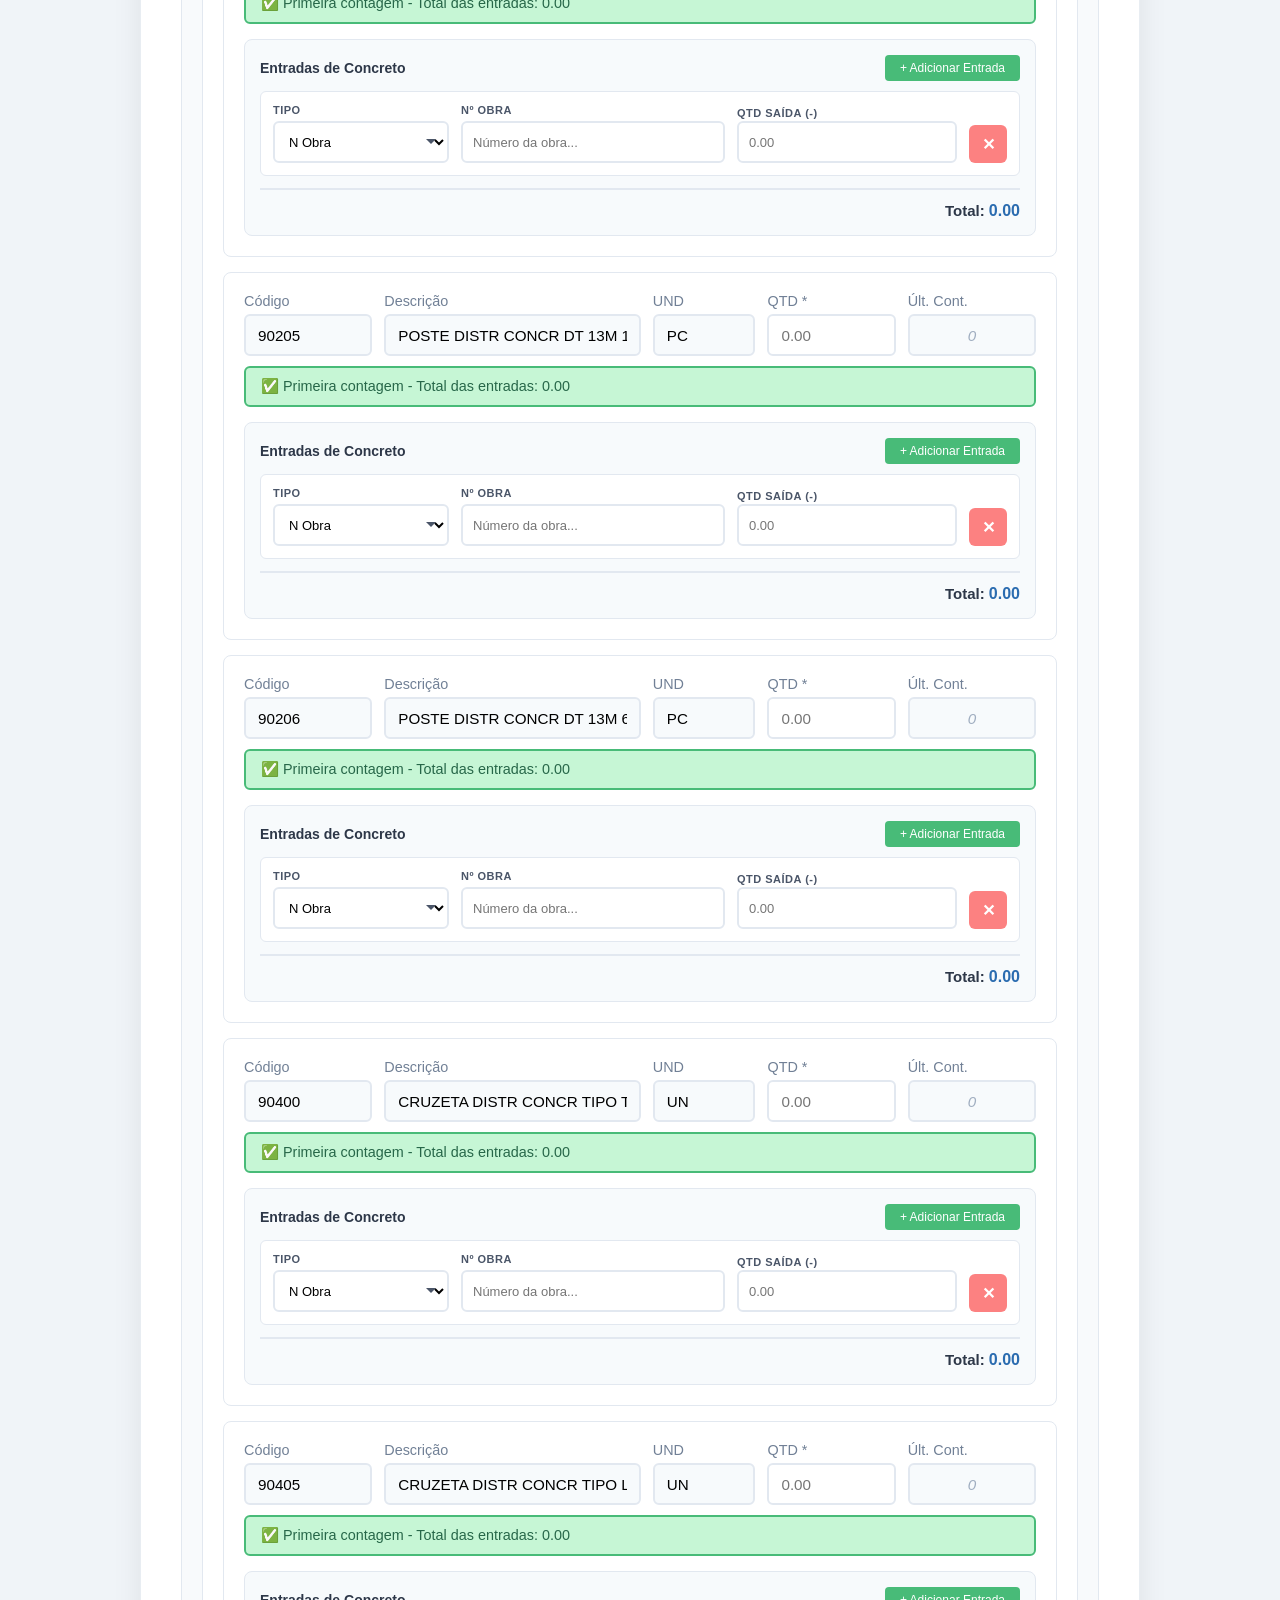
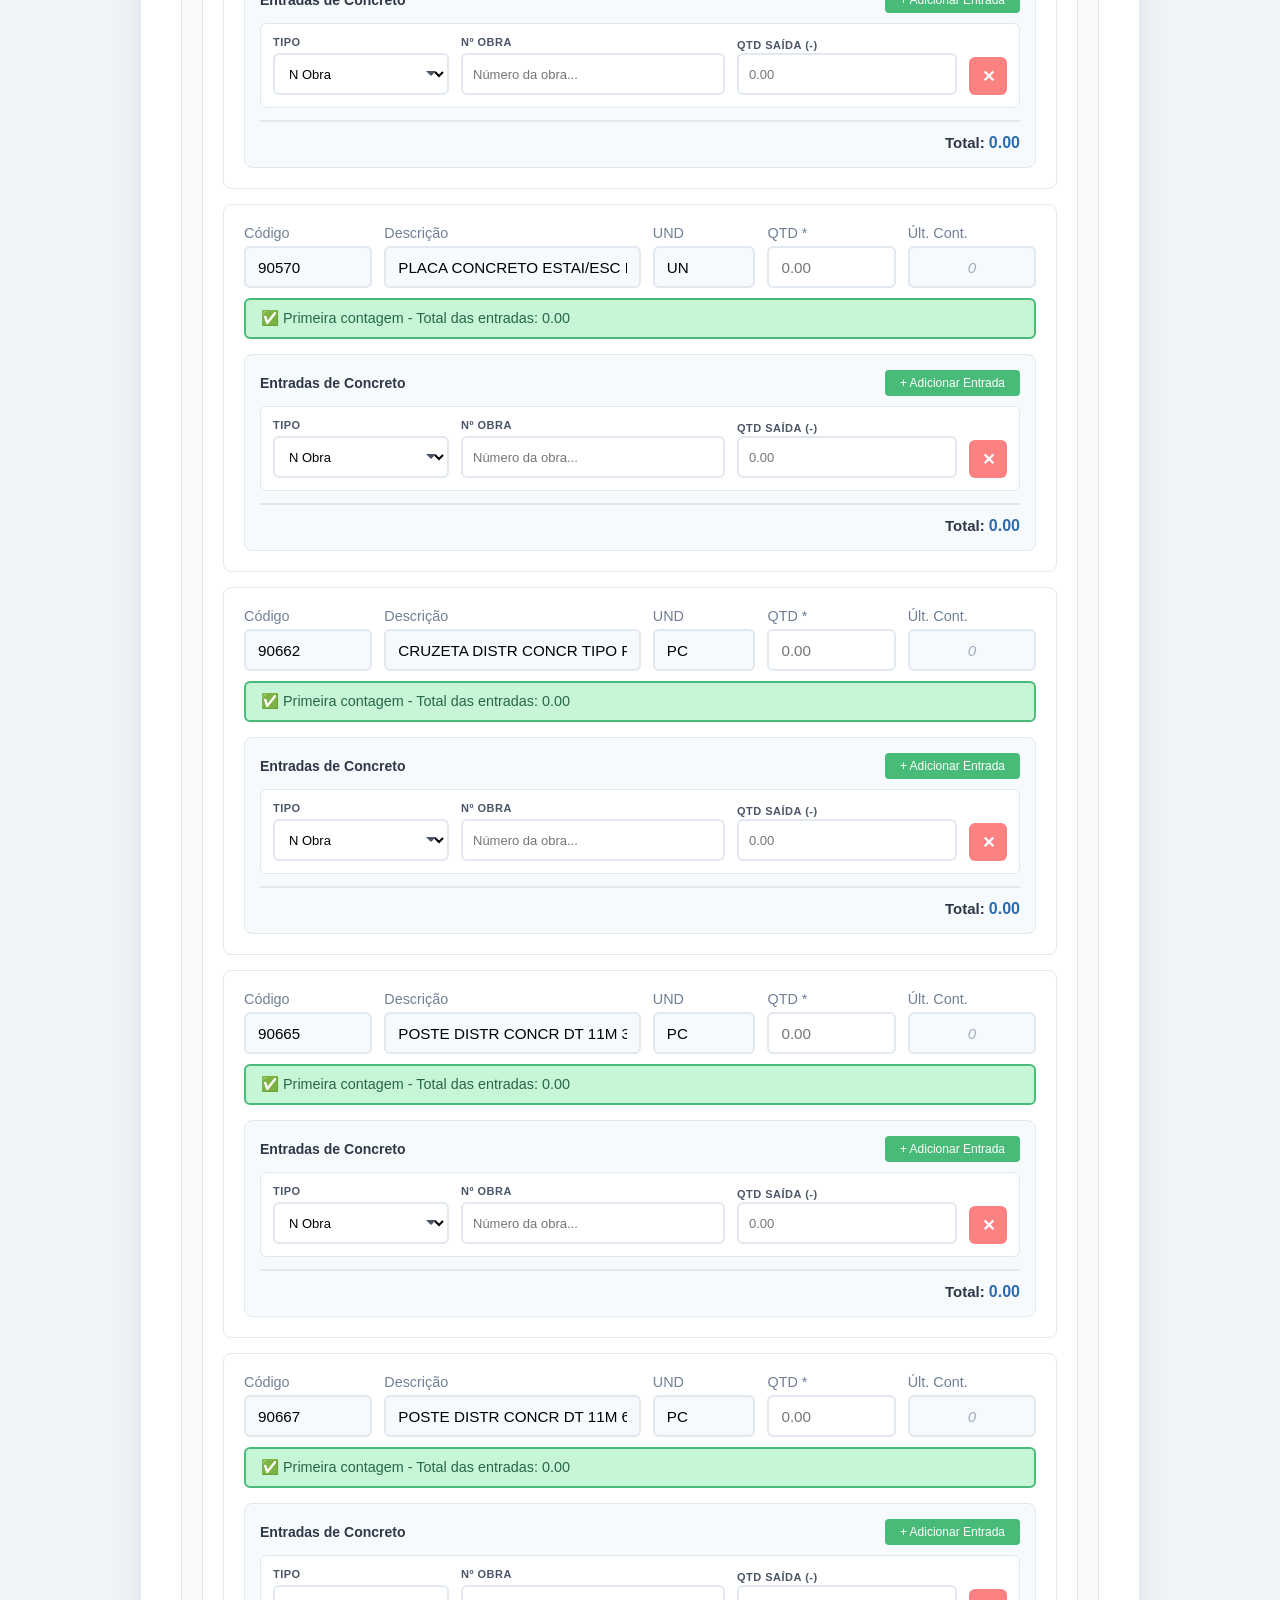
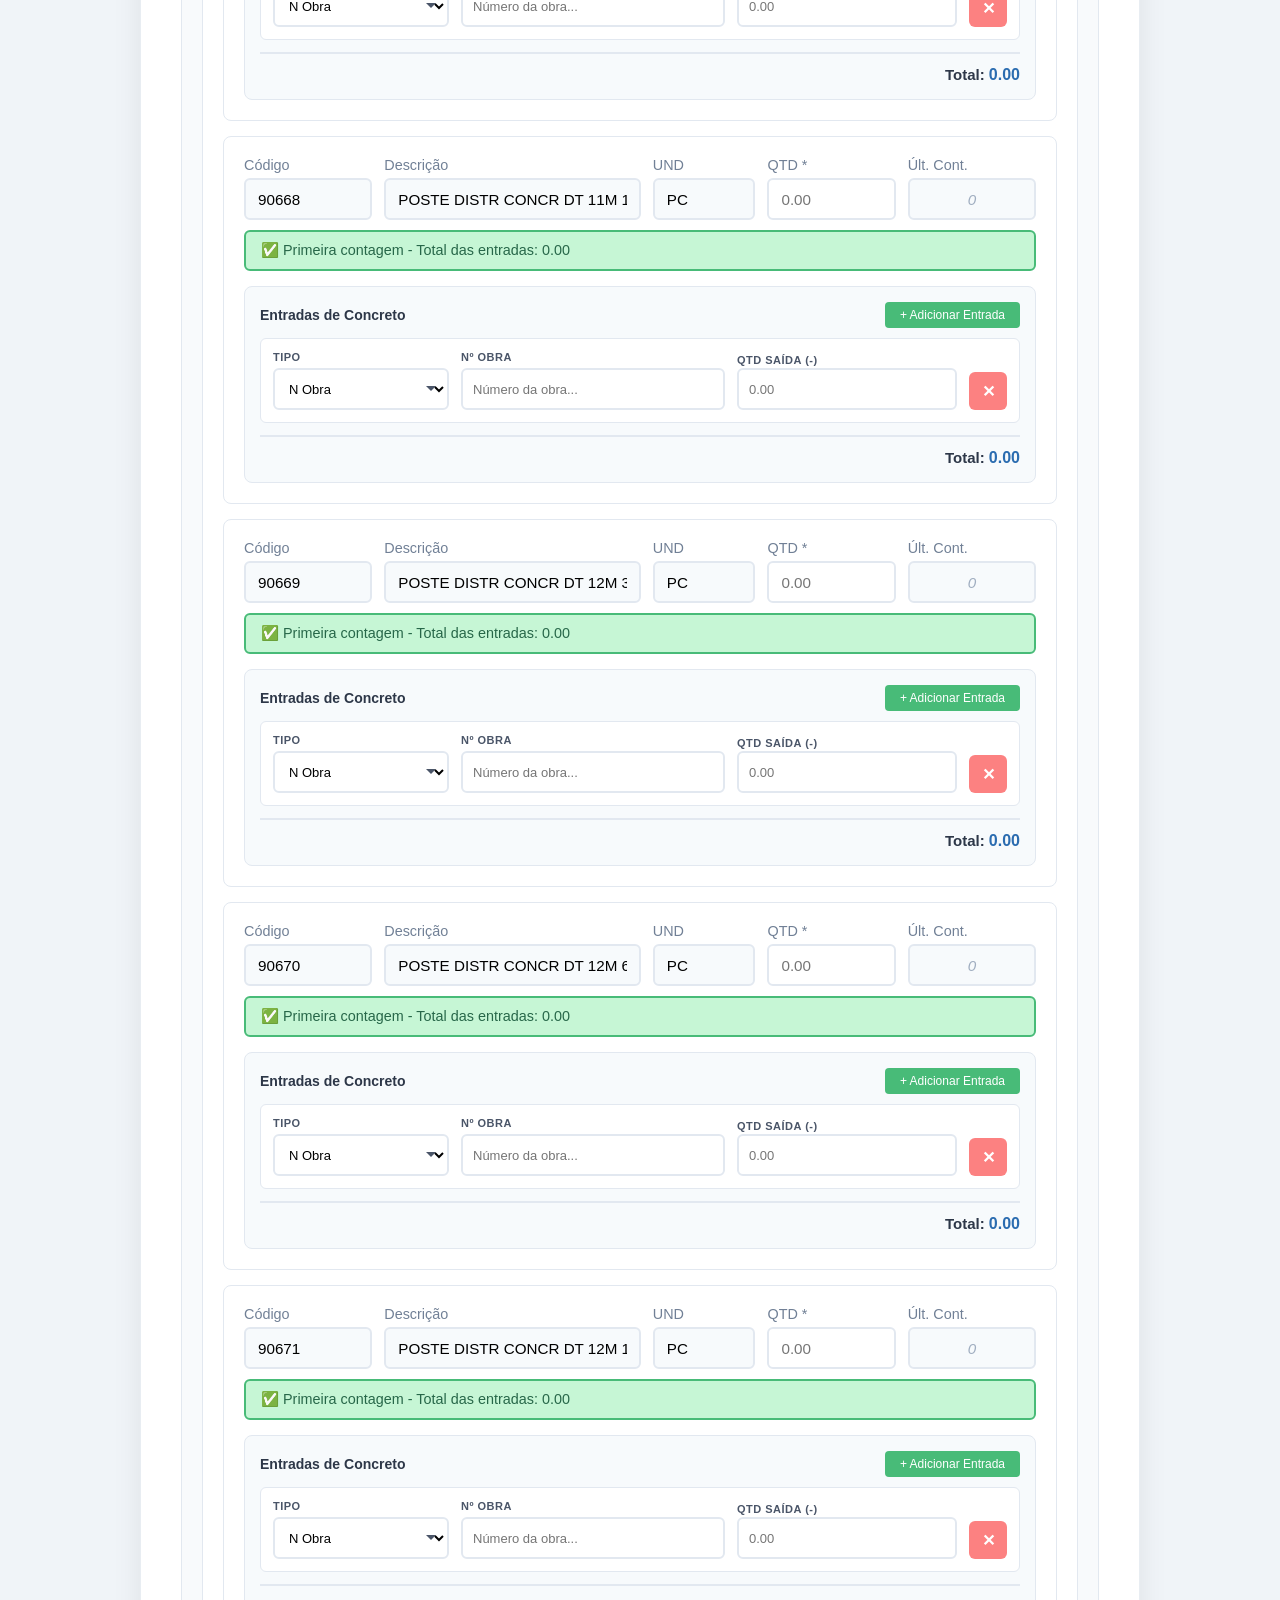
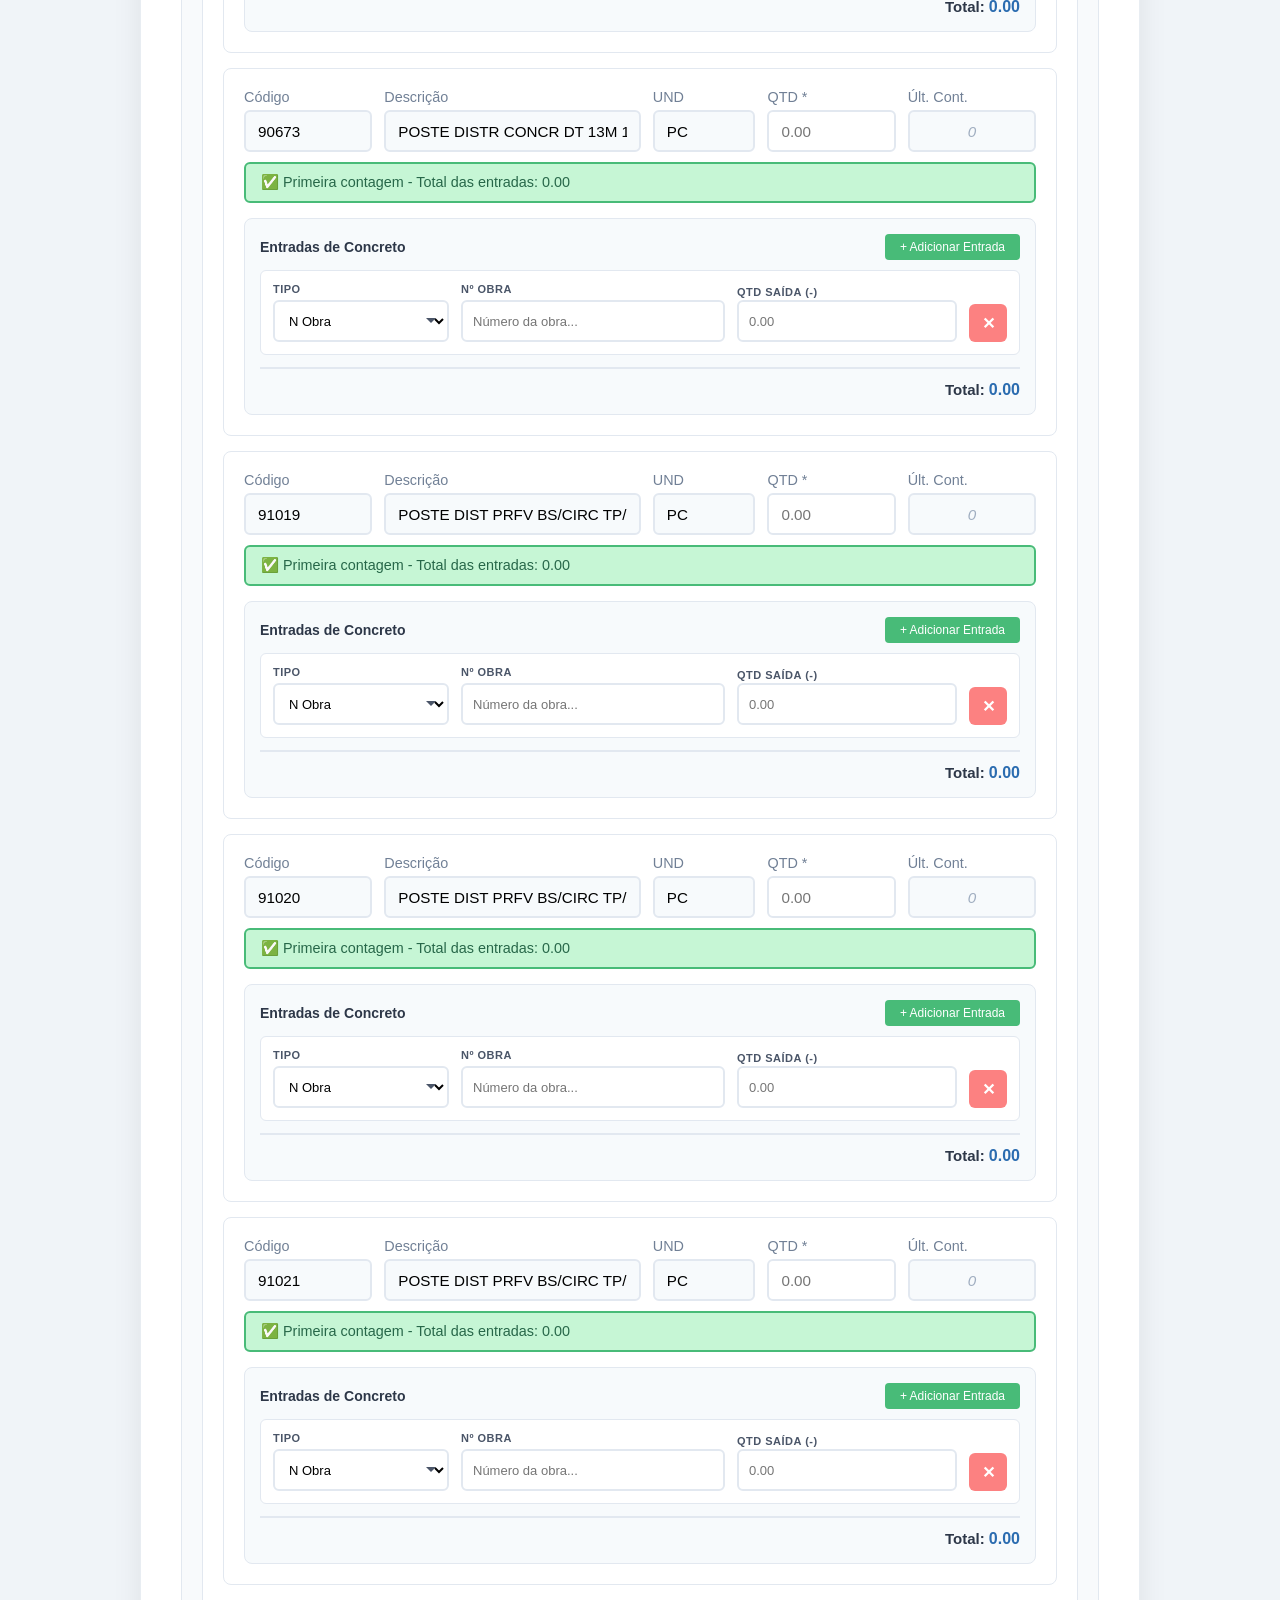
==== commit a3e69090: "fix. botão de busca" ====
--- a/contagem-diaria/index.html
+++ b/contagem-diaria/index.html
@@ -60,6 +60,33 @@
                 <div class="materiais-section">
                     <h2 class="section-title">Materiais</h2>
                     
+                    <!-- FILTRO DE PESQUISA -->
+                    <div class="filtro-container">
+                        <div class="filtro-row">
+                            <div class="filtro-input-group">
+                                <label for="filtro-texto">🔍 Pesquisar</label>
+                                <input type="text" id="filtro-texto" placeholder="Digite para pesquisar..." oninput="aplicarFiltro()">
+                            </div>
+                            <div class="filtro-select-group">
+                                <label for="filtro-tipo">Filtrar por</label>
+                                <select id="filtro-tipo" onchange="aplicarFiltro()">
+                                    <option value="codigo">Código</option>
+                                    <option value="descricao">Descrição</option>
+                                    <option value="tombamento">Tombamento</option>
+                                    <option value="todos">Todos os campos</option>
+                                </select>
+                            </div>
+                            <div class="filtro-clear-group">
+                                <button type="button" class="btn-limpar-filtro" onclick="limparFiltro()">
+                                    ✕ Limpar
+                                </button>
+                            </div>
+                        </div>
+                        <div id="filtro-resultado" class="filtro-resultado">
+                            <span id="filtro-contagem">Mostrando 0 itens</span>
+                        </div>
+                    </div>
+                    
                     <!-- Sistema de Abas -->
                     <div class="tabs-container">
                         <div class="tabs-nav" id="tabs-nav"></div>
--- a/css/styles.css
+++ b/css/styles.css
@@ -5,7 +5,7 @@
 }
 
 body {
-    background-color: #F0F4F8; /* Tom gelo */
+    background-color: #F0F4F8;
     font-family: 'Segoe UI', Tahoma, Geneva, Verdana, sans-serif;
     min-height: 100vh;
     display: flex;
@@ -20,7 +20,7 @@
 }
 
 .form-card {
-    background-color: #FFFFFF; /* Branco */
+    background-color: #FFFFFF;
     border-radius: 15px;
     padding: 40px;
     box-shadow: 0 10px 30px rgba(0, 0, 0, 0.08);
@@ -34,11 +34,11 @@
 .header-container {
     display: flex;
     align-items: center;
-    justify-content: flex-start; /* Alinha à esquerda */
+    justify-content: flex-start;
     gap: 15px;
     margin-bottom: 2rem;
     padding: 0.5rem 0;
-    border-bottom: 2px solid #e2e8f0; /* Linha separadora opcional */
+    border-bottom: 2px solid #e2e8f0;
 }
 
 .logo-empresa {
@@ -47,8 +47,6 @@
     object-fit: contain;
 }
 
-
-
 .header-container .title {
     margin-bottom: 0;
 }
@@ -63,7 +61,6 @@
 /* FORMULÁRIO MGM - APENAS NOVOS ESTILOS        */
 /* ============================================ */
 
-/* Grid de 3 colunas para Separador/Encarregado/Conferente */
 .form-row {
     display: grid;
     grid-template-columns: repeat(3, 1fr);
@@ -71,45 +68,19 @@
     margin-bottom: 35px;
 }
 
-/* Campos de matrícula dentro dos grupos */
 .matricula-field {
     margin-top: 15px;
 }
 
-/* Ajuste para os inputs dentro de form-group */
 .form-group > input {
-    margin-bottom: 0; /* Remove margem extra */
-}
-
-/* Container de materiais dinâmicos */
+    margin-bottom: 0;
+}
+
 #materiais-container {
     display: flex;
     flex-direction: column;
     gap: 15px;
     margin-bottom: 15px;
-}
-
-/* Responsivo para tablet */
-@media (max-width: 768px) {
-    .form-row {
-        grid-template-columns: 1fr; /* Empilha em telas menores */
-        gap: 20px;
-    }
-    
-    .matricula-field {
-        margin-top: 10px;
-    }
-}
-
-/* Responsivo para celular */
-@media (max-width: 480px) {
-    .form-row {
-        gap: 15px;
-    }
-    
-    .form-group {
-        padding: 12px;
-    }
 }
 
 /* ============================================ */
@@ -273,7 +244,6 @@
     font-weight: 600;
 }
 
-/* Botão Adicionar Material */
 .btn-add-material {
     background-color: #48BB78;
     color: white;
@@ -307,6 +277,11 @@
     box-shadow: 0 2px 10px rgba(0, 0, 0, 0.05);
 }
 
+.material-item.material-bloqueado {
+    background-color: #f8fafc;
+    border-color: #cbd5e0;
+}
+
 .material-header {
     display: flex;
     justify-content: space-between;
@@ -318,6 +293,10 @@
     font-weight: 600;
     color: #4A5568;
     font-size: 0.9em;
+}
+
+.material-bloqueado .material-number {
+    color: #4a5568;
 }
 
 .btn-remove-material {
@@ -343,8 +322,22 @@
 /* Linha de campos do material */
 .material-row {
     display: grid;
-    grid-template-columns: 1fr 2fr 1fr 1fr;
-    gap: 15px;
+    grid-template-columns: 1fr 2fr 0.8fr 1fr 1fr;
+    gap: 12px;
+}
+
+.material-row-extras {
+    display: grid;
+    grid-template-columns: repeat(auto-fit, minmax(150px, 1fr));
+    gap: 10px;
+    margin-top: 10px;
+}
+
+.material-row-qtd {
+    display: grid;
+    grid-template-columns: 1fr 1fr;
+    gap: 10px;
+    margin-top: 10px;
 }
 
 .material-field {
@@ -359,7 +352,8 @@
     display: block;
 }
 
-.material-field input {
+.material-field input,
+.material-field select {
     padding: 10px 12px;
     border: 2px solid #E2E8F0;
     border-radius: 6px;
@@ -368,6 +362,18 @@
     transition: all 0.3s ease;
     outline: none;
     background-color: #FFFFFF;
+    min-height: 42px;
+}
+
+.material-field input:focus,
+.material-field select:focus {
+    border-color: #4299E1;
+    box-shadow: 0 0 0 3px rgba(66, 153, 225, 0.1);
+}
+
+.material-field input[readonly] {
+    background-color: #f7fafc;
+    cursor: default;
 }
 
 /* ============================================ */
@@ -403,6 +409,36 @@
     border-radius: 6px;
     font-size: 0.9em;
     font-weight: 500;
+}
+
+.diferenca-igual {
+    background-color: #EBF8FF;
+    color: #2B6CB0;
+    border: 1px solid #BEE3F8;
+}
+
+.diferenca-positiva {
+    background-color: #F0FFF4;
+    color: #22543D;
+    border: 1px solid #C6F6D5;
+}
+
+.diferenca-negativa {
+    background-color: #FFF5F5;
+    color: #742A2A;
+    border: 1px solid #FED7D7;
+}
+
+.diferenca-erro {
+    background: #fed7d7 !important;
+    color: #c53030 !important;
+    border: 2px solid #fc8181 !important;
+}
+
+.diferenca-ok {
+    background: #c6f6d5 !important;
+    color: #276749 !important;
+    border: 2px solid #48bb78 !important;
 }
 
 /* ============================================ */
@@ -482,7 +518,23 @@
     color: white;
 }
 
-/* Botão remover trafo */
+.tab-content {
+    display: none;
+    background: #FFFFFF;
+    border: 1px solid #E2E8F0;
+    border-top: none;
+    border-radius: 0 0 8px 8px;
+    padding: 20px;
+}
+
+.tab-content.active {
+    display: block;
+}
+
+/* ============================================ */
+/* BOTÃO REMOVER TRAFO                          */
+/* ============================================ */
+
 .btn-remover-trafo {
     background: #dc3545;
     color: white;
@@ -497,7 +549,14 @@
     justify-content: center;
 }
 
-/* Checkbox de baixa */
+.btn-remover-trafo:hover {
+    background: #c82333;
+}
+
+/* ============================================ */
+/* CHECKBOX DE BAIXA                            */
+/* ============================================ */
+
 .trafo-header-actions {
     display: flex;
     align-items: center;
@@ -512,15 +571,28 @@
     color: #E53E3E;
     cursor: pointer;
     font-weight: 500;
-}
-
-.checkbox-baixa {
+    padding: 4px 10px;
+    border-radius: 4px;
+    background: #fff5f5;
+    border: 1px solid #feb2b2;
+    transition: all 0.3s ease;
+}
+
+.checkbox-baixa-label:hover {
+    background: #fed7d7;
+}
+
+.checkbox-baixa-label input[type="checkbox"] {
     width: 16px;
     height: 16px;
     cursor: pointer;
-}
-
-/* Alerta de baixa */
+    accent-color: #e53e3e;
+}
+
+/* ============================================ */
+/* ALERTA DE BAIXA                              */
+/* ============================================ */
+
 .alerta-baixa {
     background-color: #FFF5F5;
     border: 1px solid #FC8181;
@@ -532,7 +604,10 @@
     animation: fadeInAlerta 0.3s ease-out;
 }
 
-/* Status de validação do código */
+/* ============================================ */
+/* STATUS DE VALIDAÇÃO DO CÓDIGO                */
+/* ============================================ */
+
 .codigo-status {
     font-size: 0.8em;
     margin-top: 4px;
@@ -551,11 +626,10 @@
     color: #718096;
 }
 
-.btn-remover-trafo:hover {
-    background: #c82333;
-}
-
-/* Inputs de trafo */
+/* ============================================ */
+/* INPUTS DE TRAFO                              */
+/* ============================================ */
+
 .input-trafo {
     padding: 10px 12px;
     border: 2px solid #E2E8F0;
@@ -565,6 +639,7 @@
     transition: all 0.3s ease;
     outline: none;
     background-color: #FFFFFF;
+    min-height: 42px;
 }
 
 .input-trafo:focus {
@@ -572,72 +647,106 @@
     box-shadow: 0 0 0 3px rgba(66, 153, 225, 0.1);
 }
 
-.tab-content {
-    display: none;
-    background: #FFFFFF;
-    border: 1px solid #E2E8F0;
-    border-top: none;
-    border-radius: 0 0 8px 8px;
-    padding: 20px;
-}
-
-.tab-content.active {
-    display: block;
-}
-
-/* Responsivo */
-@media (max-width: 768px) {
-    .tabs-nav {
-        gap: 2px;
-    }
-    
-    .tab-btn {
-        padding: 10px 14px;
-        font-size: 0.85em;
-    }
-}
-
-.diferenca-igual {
-    background-color: #EBF8FF;
-    color: #2B6CB0;
-    border: 1px solid #BEE3F8;
-}
-
-.diferenca-positiva {
-    background-color: #F0FFF4;
-    color: #22543D;
-    border: 1px solid #C6F6D5;
-}
-
-.diferenca-negativa {
-    background-color: #FFF5F5;
-    color: #742A2A;
-    border: 1px solid #FED7D7;
-}
-
-/* Ajuste do grid para 5 colunas */
-.material-row {
-    display: grid;
-    grid-template-columns: 1fr 2fr 0.8fr 1fr 1fr;
-    gap: 12px;
-}
-
-.material-field input:focus {
+/* ============================================ */
+/* INPUTS EXTRAS                                */
+/* ============================================ */
+
+.input-extra {
+    width: 100%;
+    padding: 8px 12px;
+    border: 2px solid #E2E8F0;
+    border-radius: 6px;
+    font-size: 14px;
+    transition: border-color 0.3s ease;
+    min-height: 42px;
+}
+
+.input-extra:focus {
+    outline: none;
     border-color: #4299E1;
     box-shadow: 0 0 0 3px rgba(66, 153, 225, 0.1);
 }
 
-.material-field input[readonly] {
+.input-extra select {
+    width: 100%;
+    padding: 8px 12px;
+    border: 2px solid #E2E8F0;
+    border-radius: 6px;
+    font-size: 14px;
+    background: white;
     cursor: pointer;
-}
-
-/* Input de descrição (clique para pop-up) */
-.input-descricao {
+    transition: border-color 0.3s ease;
+    appearance: auto;
+    min-height: 42px;
+}
+
+.input-extra select:focus {
+    outline: none;
+    border-color: #4299E1;
+    box-shadow: 0 0 0 3px rgba(66, 153, 225, 0.1);
+}
+
+.input-extra select option {
+    padding: 5px;
+}
+
+/* ============================================ */
+/* INPUTS BLOQUEADOS (LOCKED)                   */
+/* ============================================ */
+
+.input-locked {
+    background-color: #edf2f7 !important;
+    color: #4a5568 !important;
+    cursor: not-allowed !important;
+    opacity: 0.8;
+    border-style: dashed !important;
+    border-color: #cbd5e0 !important;
+}
+
+.input-locked:focus {
+    outline: none !important;
+    border-color: #cbd5e0 !important;
+    box-shadow: none !important;
+}
+
+.input-locked select {
+    background-color: #edf2f7 !important;
+    cursor: not-allowed !important;
+    opacity: 0.8;
+}
+
+.input-locked option {
+    background-color: #edf2f7;
+}
+
+/* ============================================ */
+/* BOTÃO REMOVER TRAFO X                        */
+/* ============================================ */
+
+.btn-remover-trafo-x {
+    background: none;
+    border: none;
+    color: #FF4444;
+    font-size: 20px;
+    font-weight: bold;
     cursor: pointer;
-}
-
-.input-descricao[readonly] {
-    cursor: pointer;
+    padding: 2px 8px;
+    border-radius: 50%;
+    transition: all 0.2s ease;
+    line-height: 1;
+    display: flex;
+    align-items: center;
+    justify-content: center;
+}
+
+.btn-remover-trafo-x:hover {
+    background-color: #FF4444;
+    color: white;
+    transform: scale(1.1);
+}
+
+.btn-remover-trafo-x:active {
+    transform: scale(0.95);
 }
 
 /* ============================================ */
@@ -671,19 +780,16 @@
     border-style: solid;
 }
 
-/* Seta para baixo (pop-up acima do input) */
 .descricao-popup:not(.popup-bottom)::after {
     top: 100%;
     border-color: #2D3748 transparent transparent transparent;
 }
 
-/* Seta para cima (pop-up abaixo do input) */
 .descricao-popup.popup-bottom::after {
     bottom: 100%;
     border-color: transparent transparent #2D3748 transparent;
 }
 
-/* Animação do pop-up */
 @keyframes fadeIn {
     from {
         opacity: 0;
@@ -700,7 +806,6 @@
     animation: fadeIn 0.2s ease-out;
 }
 
-/* Overlay para fechar pop-up ao clicar fora */
 .popup-overlay {
     display: none;
     position: fixed;
@@ -709,6 +814,10 @@
     width: 100%;
     height: 100%;
     z-index: 999;
+}
+
+.popup-overlay.active {
+    display: block;
 }
 
 /* ============================================ */
@@ -742,6 +851,7 @@
     background-color: #FFFFFF;
     transition: all 0.3s ease;
     outline: none;
+    min-height: 42px;
 }
 
 .input-justificativa:focus {
@@ -752,10 +862,6 @@
 .input-justificativa::placeholder {
     color: #A0AEC0;
     font-style: italic;
-}
-
-.popup-overlay.active {
-    display: block;
 }
 
 /* ============================================ */
@@ -798,14 +904,12 @@
 /* ESTADOS DOS INPUTS                           */
 /* ============================================ */
 
-/* Input com erro */
 .input-error {
     border-color: #FC8181 !important;
     background-color: #FFF5F5 !important;
     animation: shake 0.5s ease-in-out;
 }
 
-/* Input com sucesso */
 .input-success {
     border-color: #48BB78 !important;
     background-color: #F0FFF4 !important;
@@ -842,195 +946,458 @@
     box-shadow: 0 5px 15px rgba(66, 153, 225, 0.3);
 }
 
-/* Botão X vermelho para remover trafo */
-.btn-remover-trafo-x {
-    background: none;
+.submit-btn:active {
+    transform: translateY(0);
+}
+
+.submit-btn:disabled {
+    opacity: 0.6;
+    cursor: not-allowed;
+    transform: none;
+}
+
+.submit-btn:disabled:hover {
+    transform: none;
+    box-shadow: none;
+}
+
+/* ============================================ */
+/* CONCRETOS - SISTEMA DE ENTRADAS              */
+/* ============================================ */
+
+.concreto-entradas-container {
+    margin-top: 15px;
+    padding: 15px;
+    background: #f7fafc;
+    border-radius: 8px;
+    border: 1px solid #e2e8f0;
+}
+
+.concreto-entradas-header {
+    display: flex;
+    justify-content: space-between;
+    align-items: center;
+    margin-bottom: 10px;
+    flex-wrap: wrap;
+    gap: 10px;
+}
+
+.concreto-entradas-header label {
+    font-weight: 600;
+    color: #2d3748;
+    font-size: 14px;
+}
+
+.btn-add-concreto-entrada {
+    background: #48bb78;
+    color: white;
     border: none;
-    color: #FF4444;
-    font-size: 20px;
-    font-weight: bold;
+    padding: 6px 15px;
+    border-radius: 4px;
     cursor: pointer;
-    padding: 2px 8px;
-    border-radius: 50%;
-    transition: all 0.2s ease;
-    line-height: 1;
+    font-size: 12px;
+    transition: all 0.3s ease;
+    font-weight: 500;
+}
+
+.btn-add-concreto-entrada:hover {
+    background: #38a169;
+    transform: translateY(-1px);
+}
+
+.concreto-entrada-item {
+    background: white;
+    padding: 12px;
+    border-radius: 6px;
+    margin-bottom: 10px;
+    border: 1px solid #e2e8f0;
+    transition: border-color 0.3s ease;
+}
+
+.concreto-entrada-item:hover {
+    border-color: #bee3f8;
+}
+
+.concreto-entrada-fields {
+    display: grid;
+    grid-template-columns: 0.8fr 1.2fr 1fr auto;
+    gap: 12px;
+    align-items: end;
+}
+
+.concreto-entrada-fields .material-field {
+    display: flex;
+    flex-direction: column;
+    gap: 3px;
+}
+
+.concreto-entrada-fields .material-field label {
+    font-size: 11px;
+    font-weight: 600;
+    color: #4a5568;
+    margin-bottom: 2px;
+    display: block;
+    text-transform: uppercase;
+    letter-spacing: 0.5px;
+}
+
+.concreto-entrada-fields select,
+.concreto-entrada-fields input {
+    width: 100%;
+    padding: 8px 10px;
+    border: 2px solid #e2e8f0;
+    border-radius: 6px;
+    font-size: 13px;
+    transition: border-color 0.3s ease;
+    background-color: white;
+    height: 38px;
+    box-sizing: border-box;
+}
+
+.concreto-entrada-fields select {
+    appearance: auto;
+    cursor: pointer;
+    padding-right: 30px;
+    background-image: url("data:image/svg+xml,%3Csvg xmlns='http://www.w3.org/2000/svg' width='12' height='12' viewBox='0 0 12 12'%3E%3Cpath fill='%234a5568' d='M6 8L1 3h10z'/%3E%3C/svg%3E");
+    background-repeat: no-repeat;
+    background-position: right 10px center;
+}
+
+.concreto-entrada-fields select:focus,
+.concreto-entrada-fields input:focus {
+    outline: none;
+    border-color: #4299e1;
+    box-shadow: 0 0 0 3px rgba(66, 153, 225, 0.1);
+}
+
+.concreto-entrada-valor-field {
+    min-width: 120px;
+}
+
+.concreto-entrada-qtd-field {
+    min-width: 100px;
+}
+
+.concreto-entrada-qtd-field[style*="display: none"] {
+    display: none !important;
+}
+
+.btn-remover-entrada {
+    background: #fc8181;
+    color: white;
+    border: none;
+    padding: 0 12px;
+    border-radius: 6px;
+    cursor: pointer;
+    font-size: 16px;
+    transition: all 0.3s ease;
+    height: 38px;
     display: flex;
     align-items: center;
     justify-content: center;
-}
-
-/* Estilo para inputs bloqueados */
-.input-locked {
-    background-color: #f0f4f8;
-    cursor: not-allowed;
-    opacity: 0.8;
-    border-style: dashed;
-}
-
-.input-locked:focus {
-    outline: none;
-    border-color: #cbd5e0;
-}
-
-.btn-remover-trafo-x:hover {
-    background-color: #FF4444;
-    color: white;
-    transform: scale(1.1);
-}
-
-.btn-remover-trafo-x:active {
-    transform: scale(0.95);
-}
-
-/* Ajuste no container de ações do header do trafo */
-.trafo-header-actions {
+    min-width: 38px;
+    font-weight: bold;
+    margin-bottom: 0;
+}
+
+.btn-remover-entrada:hover {
+    background: #e53e3e;
+    transform: scale(1.05);
+}
+
+.concreto-total {
+    margin-top: 12px;
+    padding-top: 12px;
+    border-top: 2px solid #e2e8f0;
+    font-weight: 600;
+    color: #2d3748;
+    text-align: right;
+    font-size: 15px;
+}
+
+.concreto-total span {
+    color: #2b6cb0;
+    font-size: 16px;
+}
+
+/* Estilo para material com erro */
+.material-item.material-erro {
+    border-color: #FC8181 !important;
+    border-width: 2px !important;
+    border-style: solid !important;
+}
+
+/* ============================================ */
+/* MENSAGEM                                     */
+/* ============================================ */
+
+.mensagem {
+    display: none;
+    padding: 15px;
+    border-radius: 8px;
+    margin: 15px 0;
+    font-weight: 500;
+}
+
+.mensagem.sucesso {
+    display: block;
+    background-color: #F0FFF4;
+    color: #22543D;
+    border: 1px solid #48BB78;
+}
+
+.mensagem.erro {
+    display: block;
+    background-color: #FFF5F5;
+    color: #742A2A;
+    border: 1px solid #FC8181;
+}
+
+.mensagem.info {
+    display: block;
+    background-color: #EBF8FF;
+    color: #2A4365;
+    border: 1px solid #63B3ED;
+}
+
+/* ============================================ */
+/* TOAST DE NOTIFICAÇÃO FLUTUANTE               */
+/* ============================================ */
+
+.toast-notificacao {
+    position: fixed;
+    top: 20px;
+    right: 20px;
+    padding: 15px 25px;
+    border-radius: 8px;
+    font-size: 14px;
+    font-weight: 500;
+    z-index: 9999;
+    max-width: 400px;
+    box-shadow: 0 10px 30px rgba(0, 0, 0, 0.2);
     display: flex;
     align-items: center;
     gap: 10px;
-}
-
-.submit-btn:active {
+    border: 1px solid rgba(255, 255, 255, 0.2);
+    backdrop-filter: blur(10px);
+    cursor: pointer;
+    transition: transform 0.4s cubic-bezier(0.68, -0.55, 0.265, 1.55);
+    animation: toastSlideIn 0.4s cubic-bezier(0.68, -0.55, 0.265, 1.55);
+}
+
+.toast-sucesso {
+    background: linear-gradient(135deg, #48bb78, #38a169);
+    color: #ffffff;
+    border-color: #48bb78;
+}
+
+.toast-erro {
+    background: linear-gradient(135deg, #fc8181, #e53e3e);
+    color: #ffffff;
+    border-color: #fc8181;
+}
+
+.toast-info {
+    background: linear-gradient(135deg, #63b3ed, #4299e1);
+    color: #ffffff;
+    border-color: #63b3ed;
+}
+
+.toast-aviso {
+    background: linear-gradient(135deg, #f6ad55, #ed8936);
+    color: #ffffff;
+    border-color: #f6ad55;
+}
+
+@keyframes toastSlideIn {
+    from {
+        transform: translateX(120%);
+        opacity: 0;
+    }
+    to {
+        transform: translateX(0);
+        opacity: 1;
+    }
+}
+
+@keyframes toastSlideOut {
+    from {
+        transform: translateX(0);
+        opacity: 1;
+    }
+    to {
+        transform: translateX(120%);
+        opacity: 0;
+    }
+}
+
+/* ============================================ */
+/* NOVO: FILTRO DE PESQUISA                     */
+/* ============================================ */
+
+.filtro-container {
+    background: #f7fafc;
+    border: 1px solid #e2e8f0;
+    border-radius: 8px;
+    padding: 15px;
+    margin-bottom: 20px;
+}
+
+.filtro-row {
+    display: grid;
+    grid-template-columns: 2fr 1fr auto;
+    gap: 12px;
+    align-items: end;
+}
+
+.filtro-input-group {
+    display: flex;
+    flex-direction: column;
+    gap: 4px;
+}
+
+.filtro-input-group label {
+    font-size: 0.8em;
+    font-weight: 600;
+    color: #4a5568;
+}
+
+.filtro-input-group input {
+    padding: 10px 14px;
+    border: 2px solid #e2e8f0;
+    border-radius: 6px;
+    font-size: 0.95em;
+    transition: all 0.3s ease;
+    outline: none;
+    width: 100%;
+    background: white;
+    min-height: 42px;
+}
+
+.filtro-input-group input:focus {
+    border-color: #4299e1;
+    box-shadow: 0 0 0 3px rgba(66, 153, 225, 0.1);
+}
+
+.filtro-select-group {
+    display: flex;
+    flex-direction: column;
+    gap: 4px;
+}
+
+.filtro-select-group label {
+    font-size: 0.8em;
+    font-weight: 600;
+    color: #4a5568;
+}
+
+.filtro-select-group select {
+    padding: 10px 14px;
+    border: 2px solid #e2e8f0;
+    border-radius: 6px;
+    font-size: 0.95em;
+    background: white;
+    cursor: pointer;
+    outline: none;
+    min-height: 42px;
+    width: 100%;
+    appearance: auto;
+}
+
+.filtro-select-group select:focus {
+    border-color: #4299e1;
+    box-shadow: 0 0 0 3px rgba(66, 153, 225, 0.1);
+}
+
+.filtro-clear-group {
+    display: flex;
+    align-items: end;
+}
+
+.btn-limpar-filtro {
+    background: #e2e8f0;
+    color: #4a5568;
+    border: none;
+    padding: 10px 18px;
+    border-radius: 6px;
+    cursor: pointer;
+    font-size: 0.85em;
+    font-weight: 600;
+    transition: all 0.3s ease;
+    min-height: 42px;
+    display: flex;
+    align-items: center;
+    gap: 5px;
+    white-space: nowrap;
+}
+
+.btn-limpar-filtro:hover {
+    background: #cbd5e0;
+    transform: translateY(-1px);
+}
+
+.filtro-resultado {
+    margin-top: 10px;
+    padding-top: 10px;
+    border-top: 1px solid #e2e8f0;
+    font-size: 0.85em;
+    color: #718096;
+    text-align: right;
+}
+
+.filtro-resultado span {
+    font-weight: 500;
+    color: #2d3748;
+}
+
+/* Item oculto pelo filtro */
+.material-item.filtro-oculto {
+    display: none !important;
+}
+
+/* ============================================ */
+/* BOTÃO VOLTAR HOME                            */
+/* ============================================ */
+
+.btn-voltar-home {
+    background: #4299E1;
+    color: white;
+    border: none;
+    padding: 10px 25px;
+    border-radius: 8px;
+    cursor: pointer;
+    font-weight: 600;
+    font-size: 14px;
+    transition: all 0.3s ease;
+    display: inline-flex;
+    align-items: center;
+    gap: 8px;
+}
+
+.btn-voltar-home:hover {
+    background: #3182CE;
+    transform: translateY(-2px);
+    box-shadow: 0 4px 12px rgba(66, 153, 225, 0.3);
+}
+
+.btn-voltar-home:active {
     transform: translateY(0);
 }
 
-/* ============================================ */
-/* RESPONSIVIDADE - TABLET                      */
-/* ============================================ */
-
-@media (max-width: 768px) {
-    .header-container {
-        gap: 15px;
-        margin-bottom: 30px;
-    }
-    
-    .logo-empresa {
-        height: 45px;
-    }
-    
-    .header-container .title {
-        font-size: 2em;
-    }
-    
-    .title {
-        font-size: 2em;
-        margin-bottom: 30px;
-    }
-    
-    .form-card {
-        padding: 25px;
-    }
-    
-    /* Obra e Data empilhados */
-    .obra-data-row {
-        flex-direction: column;
-        gap: 20px;
-    }
-    
-    .obra-field,
-    .data-field {
-        flex: 1;
-        width: 100%;
-        max-width: 100%;
-    }
-    
-    /* Separador/Encarregado/Conferente empilhados */
-    .form-row {
-        flex-direction: column;
-        gap: 20px;
-    }
-    
-    .obra-field,
-    .form-group {
-        padding: 15px;
-    }
-    
-    /* Materiais */
-    .material-row {
-        grid-template-columns: 1fr 1fr;
-        gap: 10px;
-    }
-    
-    .btn-add-material {
-        width: 100%;
-    }
-    
-    .descricao-popup {
-        max-width: 250px;
-        font-size: 0.85em;
-        padding: 10px 14px;
-    }
-}
-
-/* ============================================ */
-/* RESPONSIVIDADE - CELULAR                     */
-/* ============================================ */
-
-@media (max-width: 480px) {
-    .header-container {
-        gap: 10px;
-        margin-bottom: 20px;
-    }
-    
-    .logo-empresa {
-        height: 35px;
-    }
-    
-    .header-container .title {
-        font-size: 1.5em;
-    }
-    
-    .form-card {
-        padding: 15px;
-    }
-    
-    .title {
-        font-size: 1.5em;
-        margin-bottom: 20px;
-    }
-    
-    .obra-data-row {
-        gap: 15px;
-    }
-    
-    .obra-field,
-    .data-field {
-        padding: 12px;
-    }
-    
-    .obra-field label,
-    .data-field label {
-        font-size: 0.95em;
-    }
-    
-    .obra-field input,
-    .data-field input {
-        padding: 10px 12px;
-        font-size: 0.9em;
-    }
-    
-    .form-row {
-        gap: 15px;
-    }
-    
-    .form-group {
-        padding: 12px;
-    }
-    
-    /* Materiais em coluna única */
-    .material-row {
-        grid-template-columns: 1fr;
-        gap: 8px;
-    }
-    
-    .submit-btn {
-        padding: 12px;
-        font-size: 1em;
-    }
-    
-    .descricao-popup {
-        max-width: 220px;
-        font-size: 0.8em;
-    }
+.btn-voltar-home.small {
+    padding: 6px 15px;
+    font-size: 12px;
+}
+
+.btn-voltar-home.outline {
+    background: transparent;
+    color: #4299E1;
+    border: 2px solid #4299E1;
+}
+
+.btn-voltar-home.outline:hover {
+    background: #4299E1;
+    color: white;
 }
 
 /* ============================================ */
@@ -1168,210 +1535,568 @@
     font-size: 13px;
 }
 
-/* Responsivo para login */
-@media (max-width: 480px) {
-    .login-box {
-        padding: 35px 25px;
-    }
-    
-    .logo-container {
-        top: -25px;
-        right: -25px;
-        width: 65px;
-        height: 65px;
-        padding: 10px;
-    }
-    
-    .logo {
+/* ============================================ */
+/* RESPONSIVIDADE - TABLET                      */
+/* ============================================ */
+
+@media (max-width: 768px) {
+    .form-row {
+        grid-template-columns: 1fr 1fr;
+        gap: 15px;
+    }
+    
+    .header-container {
+        gap: 10px;
+        margin-bottom: 20px;
+    }
+    
+    .logo-empresa {
         width: 45px;
         height: 45px;
     }
     
+    .title {
+        font-size: 1.3rem;
+    }
+    
+    .form-card {
+        padding: 25px;
+    }
+    
+    .material-row {
+        grid-template-columns: 1fr 1fr;
+        gap: 10px;
+    }
+    
+    .material-row-extras {
+        grid-template-columns: 1fr 1fr;
+    }
+    
+    .material-row-qtd {
+        grid-template-columns: 1fr 1fr;
+    }
+    
+    .btn-add-material {
+        width: 100%;
+    }
+    
+    .descricao-popup {
+        max-width: 250px;
+        font-size: 0.85em;
+        padding: 10px 14px;
+    }
+    
+    .concreto-entrada-fields {
+        grid-template-columns: 1fr 1fr;
+        gap: 10px;
+    }
+    
+    .btn-remover-entrada {
+        grid-column: span 2;
+        height: 38px;
+    }
+    
+    .tabs-nav {
+        gap: 3px;
+    }
+    
+    .tab-btn {
+        padding: 10px 14px;
+        font-size: 0.85em;
+    }
+    
+    .checkbox-baixa-label {
+        font-size: 0.75em;
+        padding: 3px 8px;
+    }
+    
+    .toast-notificacao {
+        max-width: 350px;
+        font-size: 13px;
+        padding: 12px 18px;
+    }
+    
+    .btn-voltar-home {
+        width: 100%;
+        justify-content: center;
+    }
+    
+    .form-group {
+        padding: 15px;
+    }
+    
+    .data-field {
+        padding: 15px;
+    }
+    
+    .obra-field {
+        padding: 15px;
+    }
+    
+    .materiais-section {
+        padding: 15px;
+    }
+    
+    /* NOVO: Filtro responsivo tablet */
+    .filtro-row {
+        grid-template-columns: 1fr 1fr;
+        gap: 10px;
+    }
+    
+    .filtro-clear-group {
+        grid-column: span 2;
+    }
+    
+    .btn-limpar-filtro {
+        width: 100%;
+        justify-content: center;
+    }
+}
+
+/* ============================================ */
+/* RESPONSIVIDADE - CELULAR                     */
+/* ============================================ */
+
+@media (max-width: 480px) {
+    body {
+        padding: 10px;
+        align-items: flex-start;
+    }
+    
+    .form-card {
+        padding: 15px 12px;
+        border-radius: 10px;
+    }
+    
+    .header-container {
+        gap: 8px;
+        margin-bottom: 15px;
+        flex-wrap: wrap;
+    }
+    
+    .logo-empresa {
+        width: 35px;
+        height: 35px;
+    }
+    
+    .title {
+        font-size: 1rem;
+    }
+    
+    .form-row {
+        grid-template-columns: 1fr;
+        gap: 12px;
+        margin-bottom: 20px;
+    }
+    
+    .form-group {
+        padding: 12px;
+    }
+    
+    .form-group > label {
+        font-size: 0.9em;
+    }
+    
+    .form-group > input {
+        padding: 10px 12px;
+        font-size: 0.9em;
+        margin-bottom: 0;
+    }
+    
+    .data-field {
+        padding: 12px;
+    }
+    
+    .data-field label {
+        font-size: 0.9em;
+    }
+    
+    .data-field input {
+        padding: 10px 12px;
+        font-size: 0.9em;
+    }
+    
+    .section-title {
+        font-size: 1em;
+        margin-bottom: 15px;
+    }
+    
+    .materiais-section {
+        padding: 12px;
+        margin: 15px 0;
+    }
+    
+    .material-item {
+        padding: 12px 10px;
+        margin-bottom: 10px;
+    }
+    
+    .material-row {
+        grid-template-columns: 1fr;
+        gap: 8px;
+    }
+    
+    .material-row-extras {
+        grid-template-columns: 1fr;
+        gap: 8px;
+    }
+    
+    .material-row-qtd {
+        grid-template-columns: 1fr;
+        gap: 8px;
+    }
+    
+    .material-field label {
+        font-size: 0.7em;
+    }
+    
+    .material-field input,
+    .material-field select {
+        padding: 8px 10px;
+        font-size: 0.85em;
+        min-height: 36px;
+    }
+    
+    .material-number {
+        font-size: 0.8em;
+    }
+    
+    .material-header {
+        flex-direction: column;
+        align-items: flex-start;
+        gap: 6px;
+        margin-bottom: 10px;
+    }
+    
+    .trafo-header-actions {
+        width: 100%;
+        justify-content: flex-start;
+    }
+    
+    .checkbox-baixa-label {
+        font-size: 0.7em;
+        padding: 2px 6px;
+    }
+    
+    .checkbox-baixa-label input[type="checkbox"] {
+        width: 14px;
+        height: 14px;
+    }
+    
+    .btn-remover-trafo-x {
+        font-size: 16px;
+        padding: 0 4px;
+    }
+    
+    .input-trafo {
+        padding: 8px 10px;
+        font-size: 0.85em;
+        min-height: 36px;
+    }
+    
+    .input-extra {
+        padding: 6px 10px;
+        font-size: 0.85em;
+        min-height: 36px;
+    }
+    
+    .input-extra select {
+        padding: 6px 10px;
+        font-size: 0.85em;
+        min-height: 36px;
+    }
+    
+    .input-justificativa {
+        padding: 8px 10px;
+        font-size: 0.85em;
+        min-height: 36px;
+    }
+    
+    .btn-add-material {
+        padding: 8px 12px;
+        font-size: 0.85em;
+        margin-top: 10px;
+    }
+    
+    .submit-btn {
+        padding: 12px;
+        font-size: 0.95em;
+        letter-spacing: 0.5px;
+    }
+    
+    .diferenca-indicador {
+        font-size: 0.75em;
+        padding: 6px 10px;
+        margin-top: 6px;
+    }
+    
+    .tab-content {
+        padding: 12px 8px;
+    }
+    
+    .tabs-nav {
+        gap: 2px;
+        overflow-x: auto;
+        -webkit-overflow-scrolling: touch;
+    }
+    
+    .tab-btn {
+        padding: 6px 10px;
+        font-size: 0.7em;
+        gap: 4px;
+    }
+    
+    .tab-icone {
+        font-size: 0.85em;
+    }
+    
+    .tab-contador {
+        font-size: 0.6em;
+        padding: 1px 5px;
+    }
+    
+    .descricao-popup {
+        max-width: 200px;
+        font-size: 0.75em;
+        padding: 8px 12px;
+    }
+    
+    .concreto-entradas-container {
+        padding: 10px;
+        margin-top: 10px;
+    }
+    
+    .concreto-entradas-header {
+        flex-direction: column;
+        gap: 6px;
+        align-items: stretch;
+    }
+    
+    .concreto-entradas-header label {
+        font-size: 0.8em;
+    }
+    
+    .btn-add-concreto-entrada {
+        font-size: 0.75em;
+        padding: 5px 12px;
+        width: 100%;
+    }
+    
+    .concreto-entrada-fields {
+        grid-template-columns: 1fr;
+        gap: 6px;
+    }
+    
+    .concreto-entrada-fields .material-field label {
+        font-size: 0.6em;
+    }
+    
+    .concreto-entrada-fields select,
+    .concreto-entrada-fields input {
+        font-size: 0.8em;
+        padding: 6px 8px;
+        height: 34px;
+    }
+    
+    .btn-remover-entrada {
+        grid-column: span 1;
+        height: 34px;
+        font-size: 14px;
+        min-width: 34px;
+        padding: 0 8px;
+    }
+    
+    .concreto-total {
+        font-size: 0.8em;
+        margin-top: 8px;
+        padding-top: 8px;
+    }
+    
+    .concreto-total span {
+        font-size: 0.9em;
+    }
+    
+    .toast-notificacao {
+        top: 10px;
+        right: 10px;
+        left: 10px;
+        max-width: none;
+        font-size: 0.8em;
+        padding: 10px 14px;
+        border-radius: 6px;
+    }
+    
+    .mensagem {
+        font-size: 0.8em;
+        padding: 10px;
+    }
+    
+    .btn-voltar-home {
+        font-size: 0.8em;
+        padding: 8px 12px;
+    }
+    
+    .alerta-baixa {
+        font-size: 0.7em;
+        padding: 6px 10px;
+    }
+    
+    .codigo-status {
+        font-size: 0.65em;
+    }
+    
+    .login-box {
+        padding: 30px 20px;
+        border-radius: 12px;
+    }
+    
+    .logo-container {
+        top: -20px;
+        right: -20px;
+        width: 55px;
+        height: 55px;
+        padding: 8px;
+    }
+    
+    .logo {
+        width: 40px;
+        height: 40px;
+    }
+    
     .login-box h2 {
-        font-size: 20px;
+        font-size: 18px;
         margin-bottom: 25px;
+        margin-top: 5px;
+    }
+    
+    .login-box .input-group {
+        margin-bottom: 15px;
+    }
+    
+    .login-box label {
+        font-size: 0.85em;
     }
     
     .login-box input {
-        padding: 12px 14px;
-        font-size: 14px;
-    }
-}
-
-/* ============================================
-   BOTÃO VOLTAR HOME
-   ============================================ */
-
-.btn-voltar-home {
-    background: #4299E1;
-    color: white;
-    border: none;
-    padding: 10px 25px;
-    border-radius: 8px;
-    cursor: pointer;
-    font-weight: 600;
-    font-size: 14px;
-    transition: all 0.3s ease;
-    display: inline-flex;
-    align-items: center;
-    gap: 8px;
-}
-
-.btn-voltar-home:hover {
-    background: #3182CE;
-    transform: translateY(-2px);
-    box-shadow: 0 4px 12px rgba(66, 153, 225, 0.3);
-}
-
-.btn-voltar-home:active {
-    transform: translateY(0);
-}
-
-/* Versão pequena */
-.btn-voltar-home.small {
-    padding: 6px 15px;
-    font-size: 12px;
-}
-
-/* Versão outline */
-.btn-voltar-home.outline {
-    background: transparent;
-    color: #4299E1;
-    border: 2px solid #4299E1;
-}
-
-.btn-voltar-home.outline:hover {
-    background: #4299E1;
-    color: white;
-}
-
-/* Estilos para concretos */
-.concreto-entradas-container {
-    margin-top: 15px;
-    padding: 15px;
-    background: #f7fafc;
-    border-radius: 8px;
-    border: 1px solid #e2e8f0;
-}
-
-.concreto-entradas-header {
-    display: flex;
-    justify-content: space-between;
-    align-items: center;
-    margin-bottom: 10px;
-}
-
-.concreto-entradas-header label {
-    font-weight: 600;
-    color: #2d3748;
-    font-size: 14px;
-}
-
-.btn-add-concreto-entrada {
-    background: #48bb78;
-    color: white;
-    border: none;
-    padding: 5px 15px;
-    border-radius: 4px;
-    cursor: pointer;
-    font-size: 12px;
-    transition: all 0.3s ease;
-}
-
-.btn-add-concreto-entrada:hover {
-    background: #38a169;
-    transform: translateY(-1px);
-}
-
-.concreto-entrada-item {
-    background: white;
-    padding: 10px;
-    border-radius: 6px;
-    margin-bottom: 8px;
-    border: 1px solid #e2e8f0;
-}
-
-.concreto-entrada-fields {
-    display: flex;
-    gap: 10px;
-    align-items: flex-end;
-    flex-wrap: wrap;
-}
-
-.concreto-entrada-fields .material-field {
-    flex: 1;
-    min-width: 120px;
-}
-
-.concreto-entrada-fields .material-field label {
-    font-size: 12px;
-    margin-bottom: 3px;
-}
-
-.concreto-entrada-valor-field,
-.concreto-entrada-qtd-field {
-    flex: 1;
-}
-
-.concreto-entrada-qtd-field[style*="display: none"] {
-    display: none !important;
-}
-
-.btn-remover-entrada {
-    background: #fc8181;
-    color: white;
-    border: none;
-    padding: 5px 10px;
-    border-radius: 4px;
-    cursor: pointer;
-    font-size: 12px;
-    transition: all 0.3s ease;
-    margin-bottom: 4px;
-}
-
-.btn-remover-entrada:hover {
-    background: #e53e3e;
-}
-
-.concreto-total {
-    margin-top: 10px;
-    padding-top: 10px;
-    border-top: 2px solid #e2e8f0;
-    font-weight: 600;
-    color: #2d3748;
-    text-align: right;
-}
-
-.diferenca-erro {
-    background: #fed7d7 !important;
-    color: #c53030 !important;
-    border-color: #fc8181 !important;
-}
-
-.diferenca-ok {
-    background: #c6f6d5 !important;
-    color: #276749 !important;
-    border-color: #48bb78 !important;
-}
-
-/* Estilos para selects em bobinas/trafos */
-.input-extra select {
-    width: 100%;
-    padding: 8px 12px;
-    border: 2px solid #e2e8f0;
-    border-radius: 6px;
-    font-size: 14px;
-    background: white;
-    cursor: pointer;
-    transition: border-color 0.3s ease;
-}
-
-.input-extra select:focus {
-    outline: none;
-    border-color: #4299e1;
-    box-shadow: 0 0 0 3px rgba(66, 153, 225, 0.1);
-}
-
-.input-extra select option {
-    padding: 5px;
+        padding: 10px 12px;
+        font-size: 0.9em;
+    }
+    
+    .login-box .btn-login {
+        padding: 12px;
+        font-size: 0.95em;
+    }
+    
+    /* NOVO: Filtro responsivo celular */
+    .filtro-container {
+        padding: 10px;
+    }
+    
+    .filtro-row {
+        grid-template-columns: 1fr;
+        gap: 8px;
+    }
+    
+    .filtro-clear-group {
+        grid-column: span 1;
+    }
+    
+    .filtro-input-group input {
+        padding: 8px 10px;
+        font-size: 0.85em;
+        min-height: 36px;
+    }
+    
+    .filtro-select-group select {
+        padding: 8px 10px;
+        font-size: 0.85em;
+        min-height: 36px;
+    }
+    
+    .btn-limpar-filtro {
+        padding: 8px 12px;
+        font-size: 0.8em;
+        min-height: 36px;
+        width: 100%;
+        justify-content: center;
+    }
+    
+    .filtro-resultado {
+        font-size: 0.75em;
+        text-align: center;
+    }
+}
+
+/* ============================================ */
+/* CELULAR MUITO PEQUENO                       */
+/* ============================================ */
+
+@media (max-width: 360px) {
+    .form-card {
+        padding: 10px 8px;
+    }
+    
+    .title {
+        font-size: 0.9rem;
+    }
+    
+    .logo-empresa {
+        width: 30px;
+        height: 30px;
+    }
+    
+    .tab-btn {
+        padding: 4px 8px;
+        font-size: 0.6em;
+    }
+    
+    .material-item {
+        padding: 10px 8px;
+    }
+    
+    .material-field input,
+    .material-field select {
+        padding: 6px 8px;
+        font-size: 0.8em;
+        min-height: 32px;
+    }
+    
+    .input-justificativa {
+        padding: 6px 8px;
+        font-size: 0.8em;
+        min-height: 32px;
+    }
+    
+    .btn-add-material {
+        padding: 6px 10px;
+        font-size: 0.75em;
+    }
+    
+    .submit-btn {
+        padding: 10px;
+        font-size: 0.85em;
+    }
+    
+    .toast-notificacao {
+        font-size: 0.7em;
+        padding: 8px 12px;
+    }
+    
+    .filtro-input-group input {
+        padding: 6px 8px;
+        font-size: 0.8em;
+        min-height: 32px;
+    }
+    
+    .filtro-select-group select {
+        padding: 6px 8px;
+        font-size: 0.8em;
+        min-height: 32px;
+    }
+    
+    .btn-limpar-filtro {
+        padding: 6px 10px;
+        font-size: 0.75em;
+        min-height: 32px;
+    }
 }
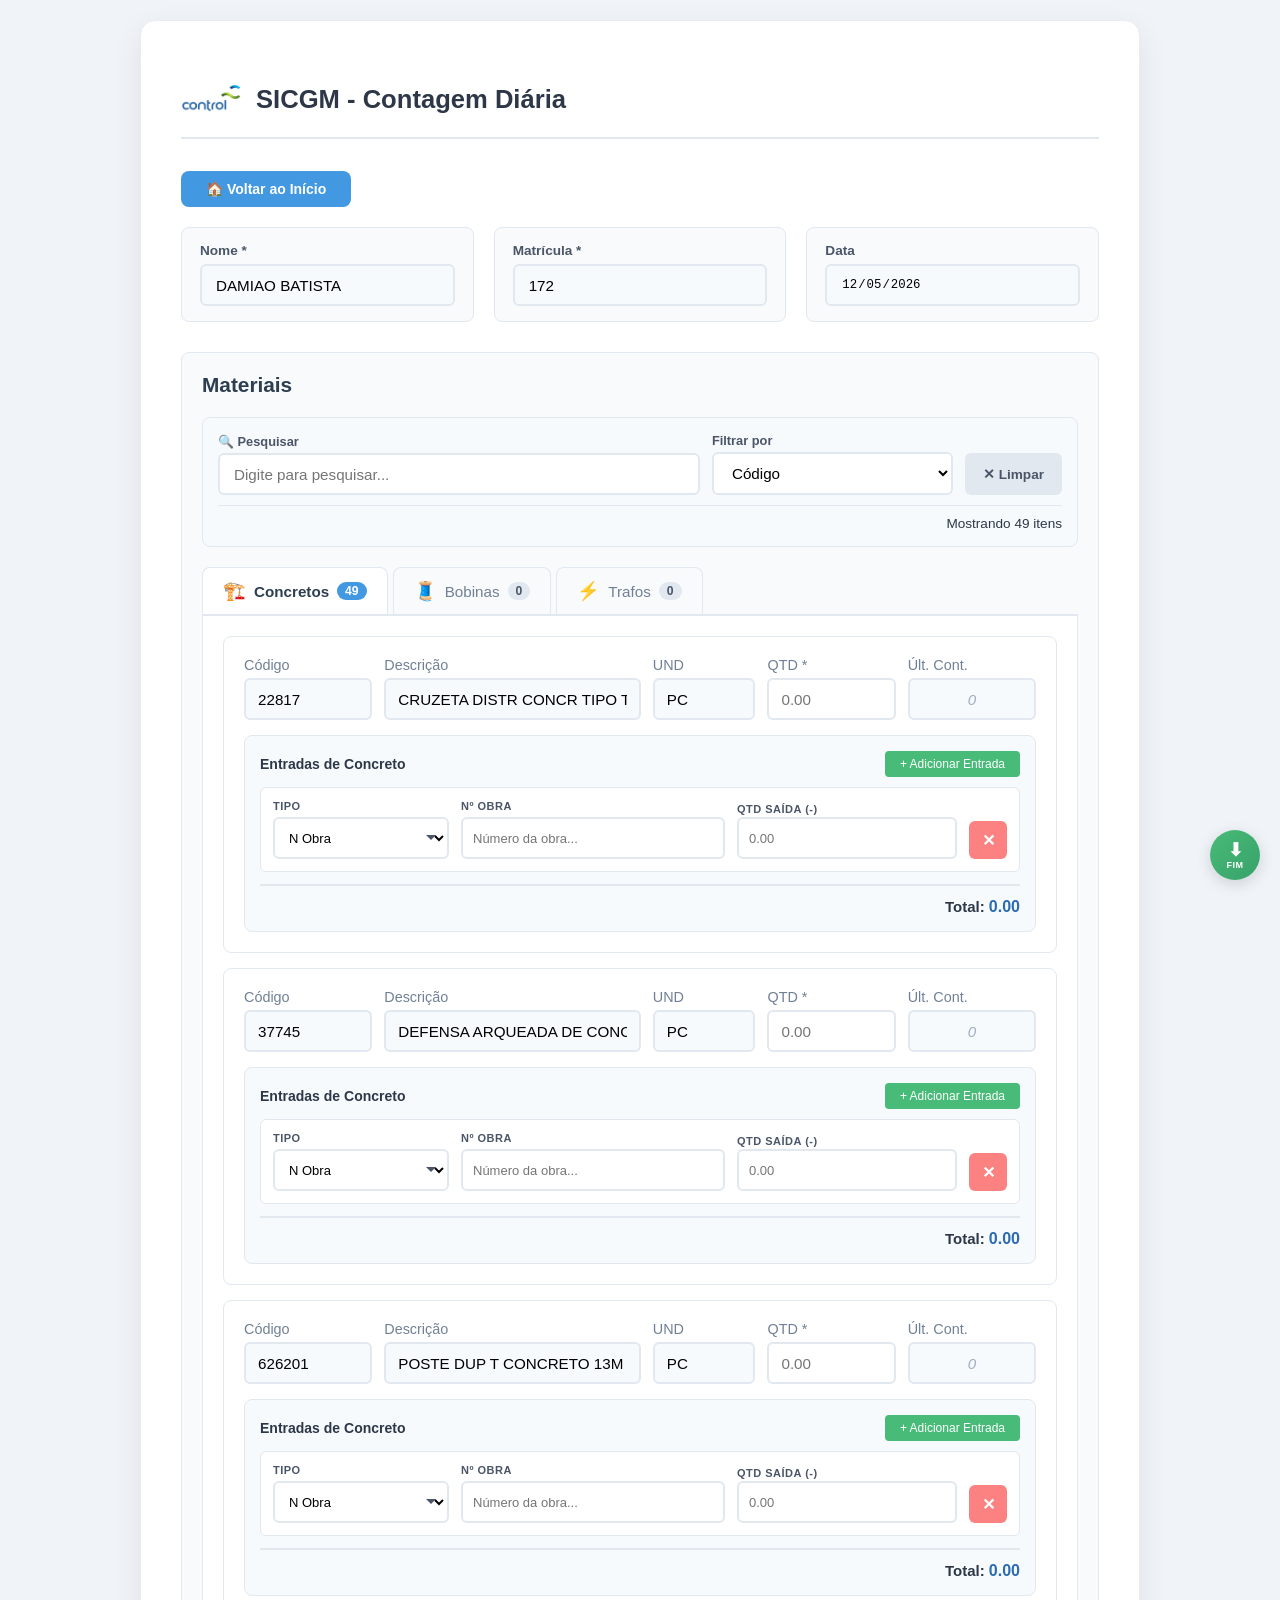
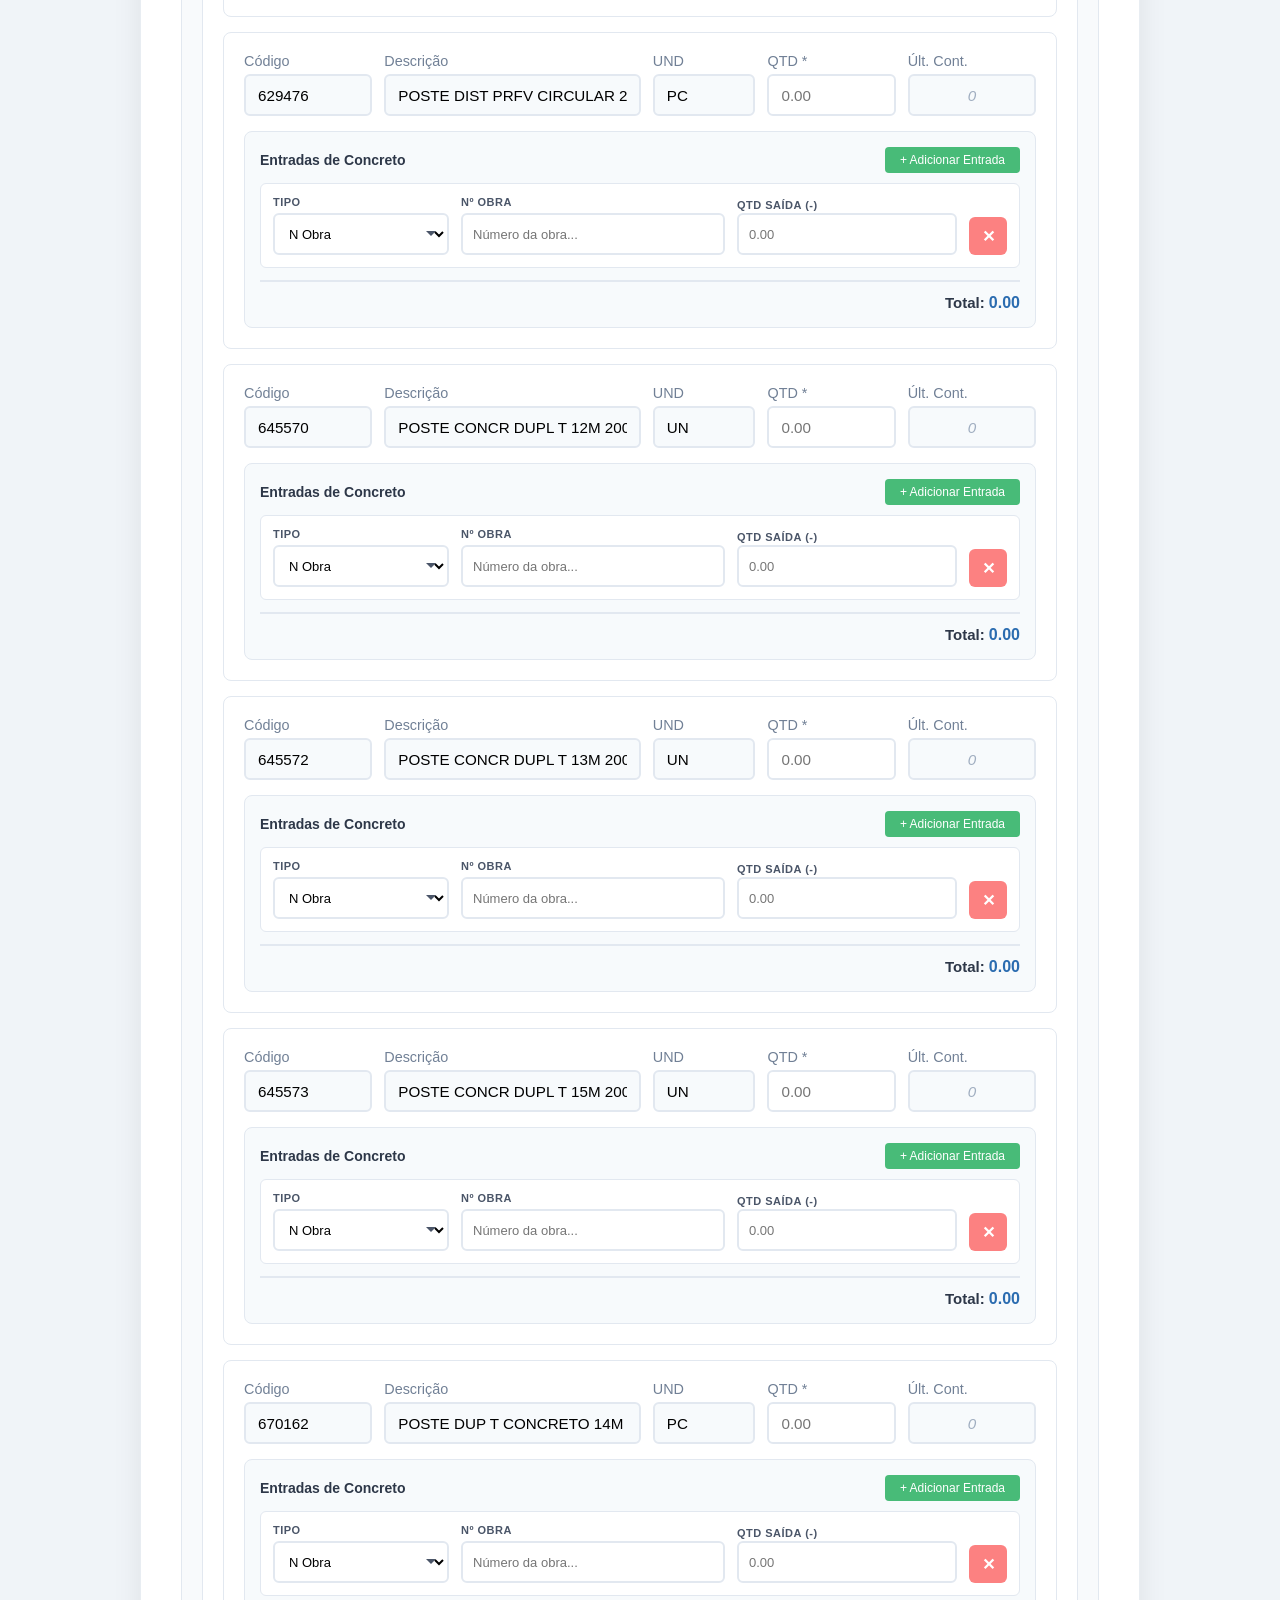
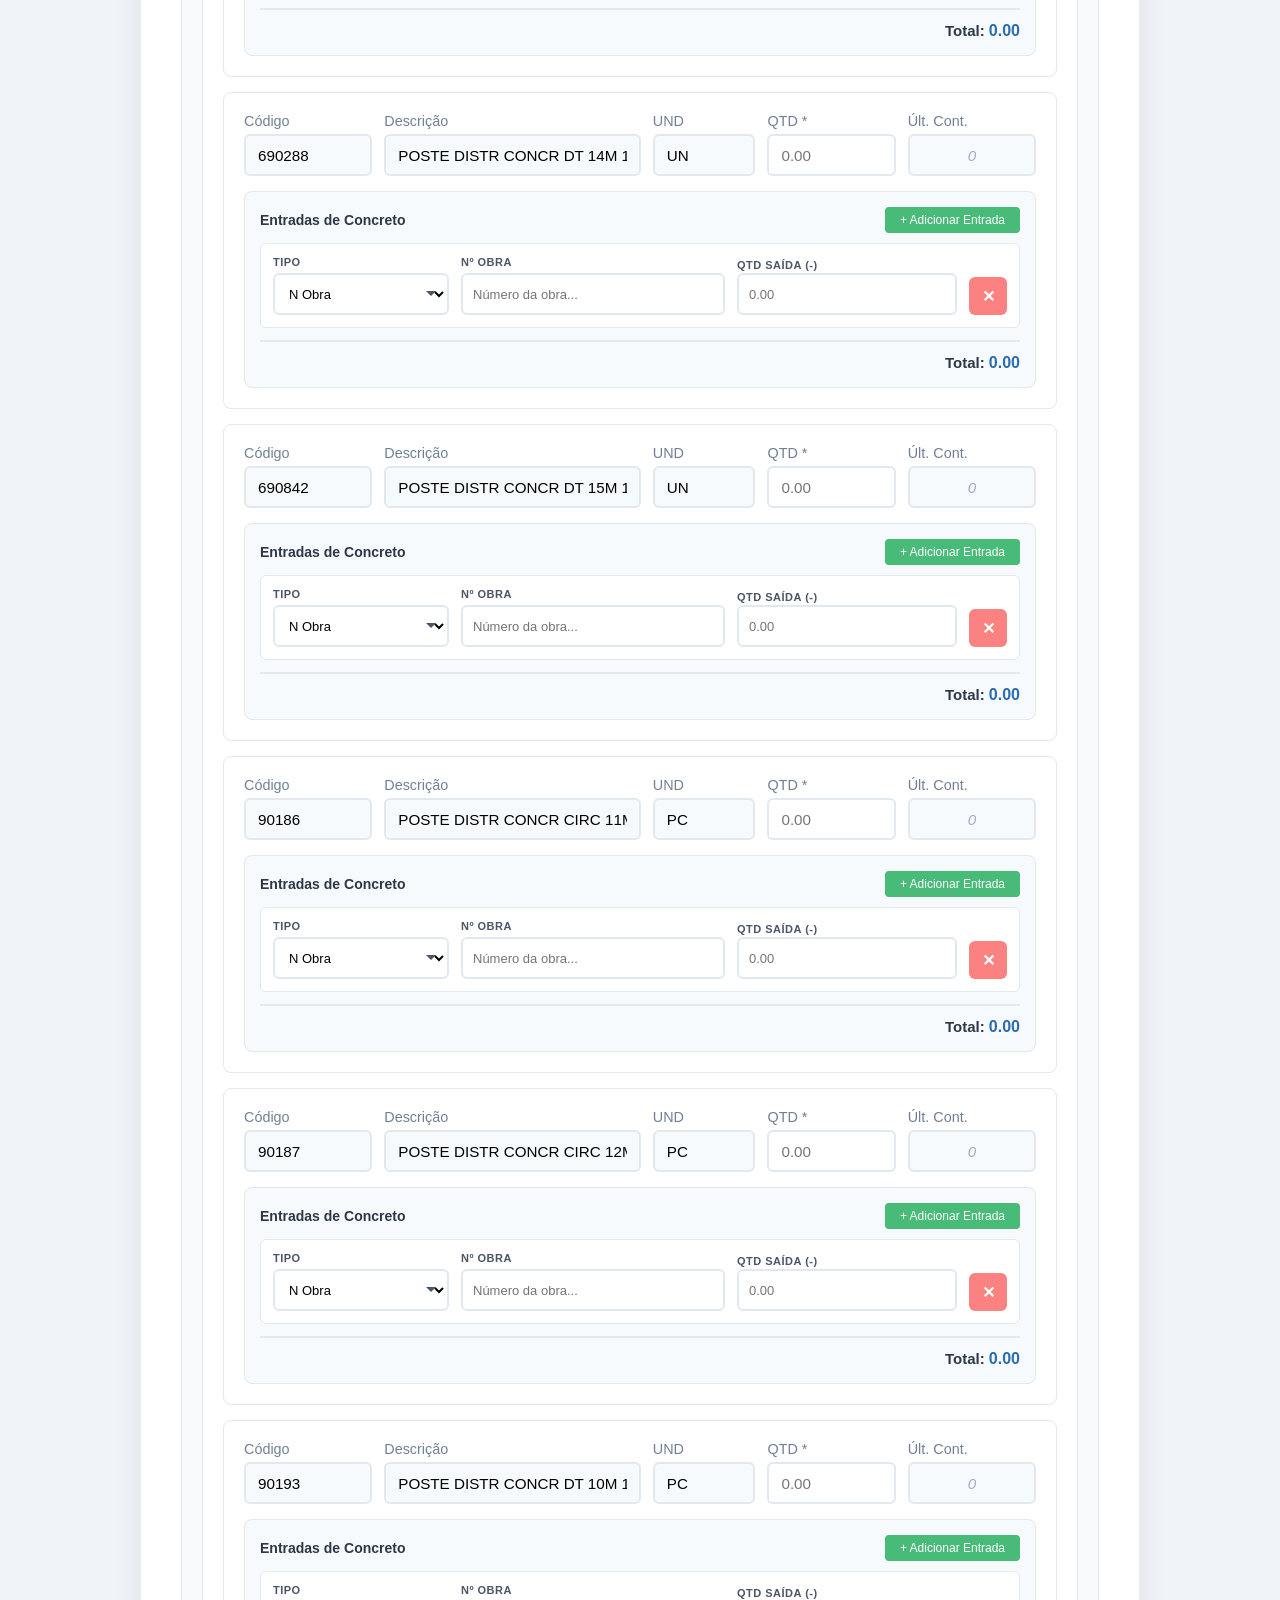
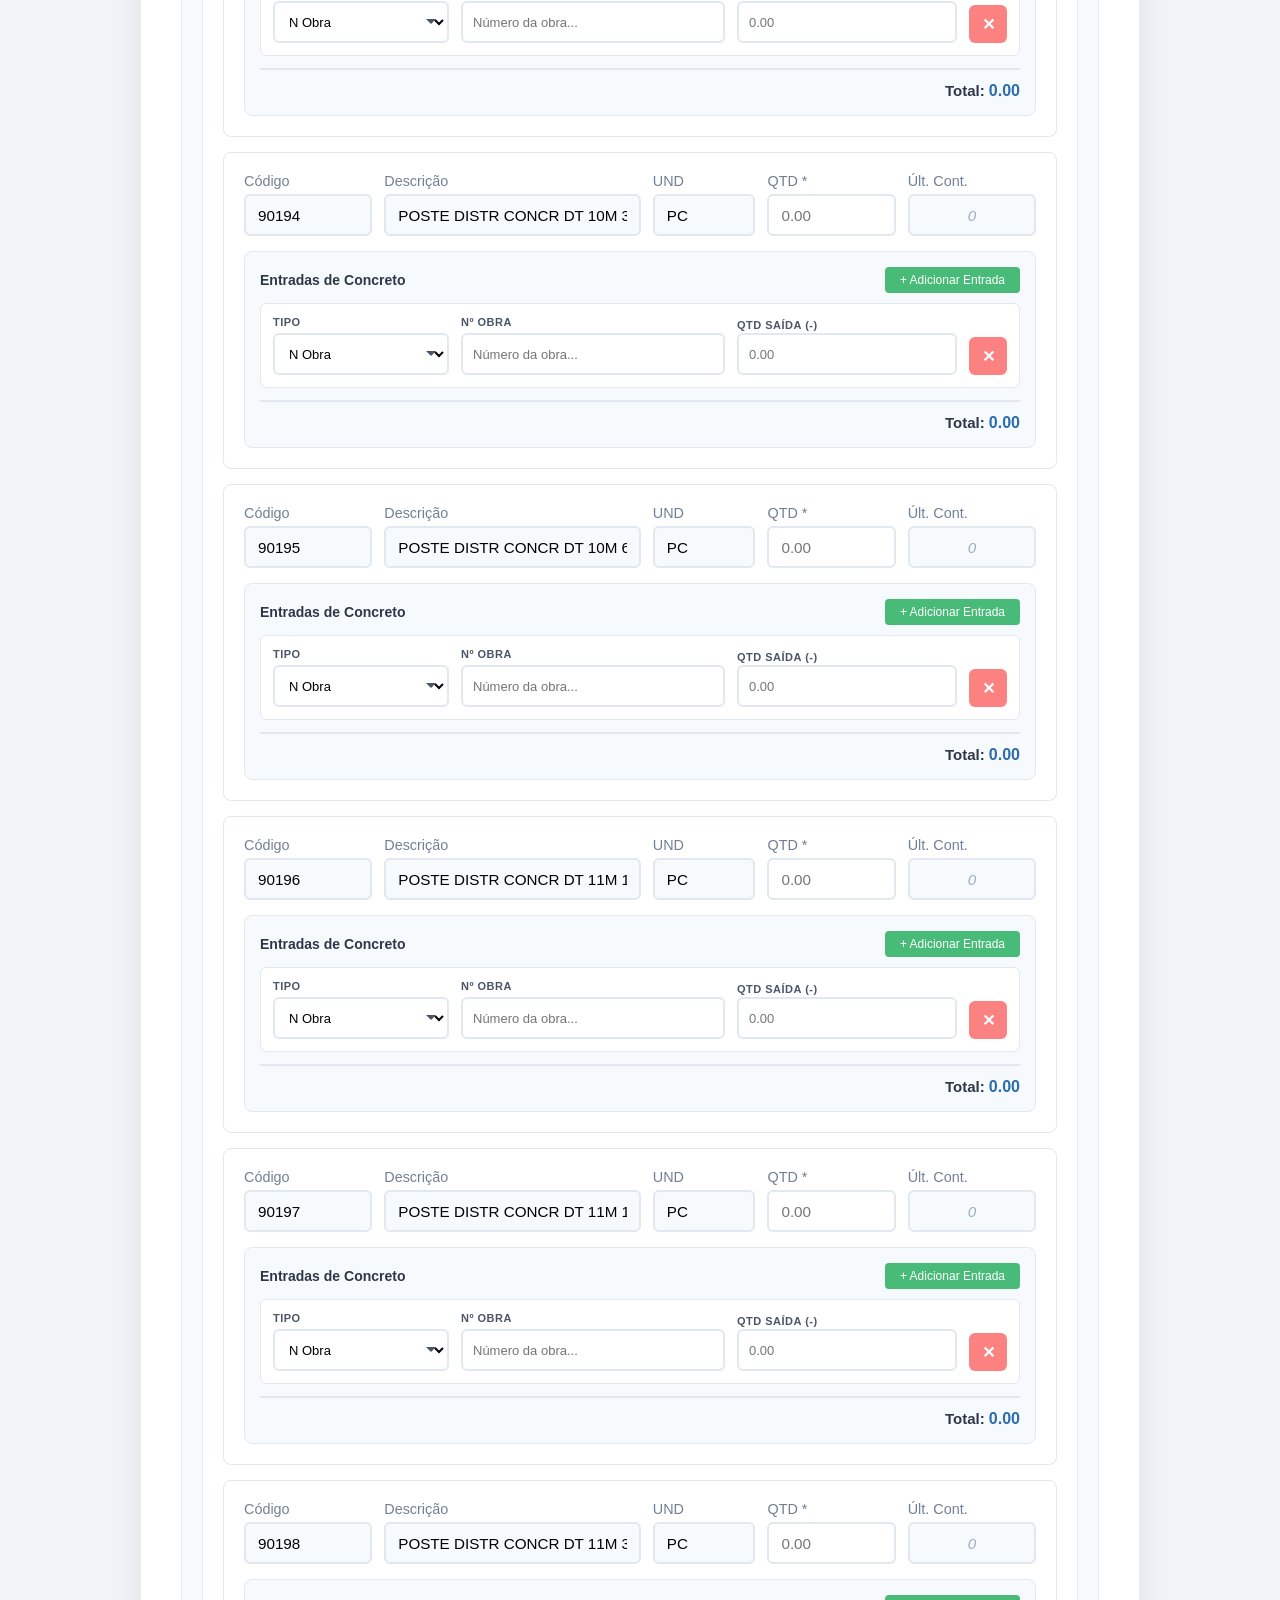
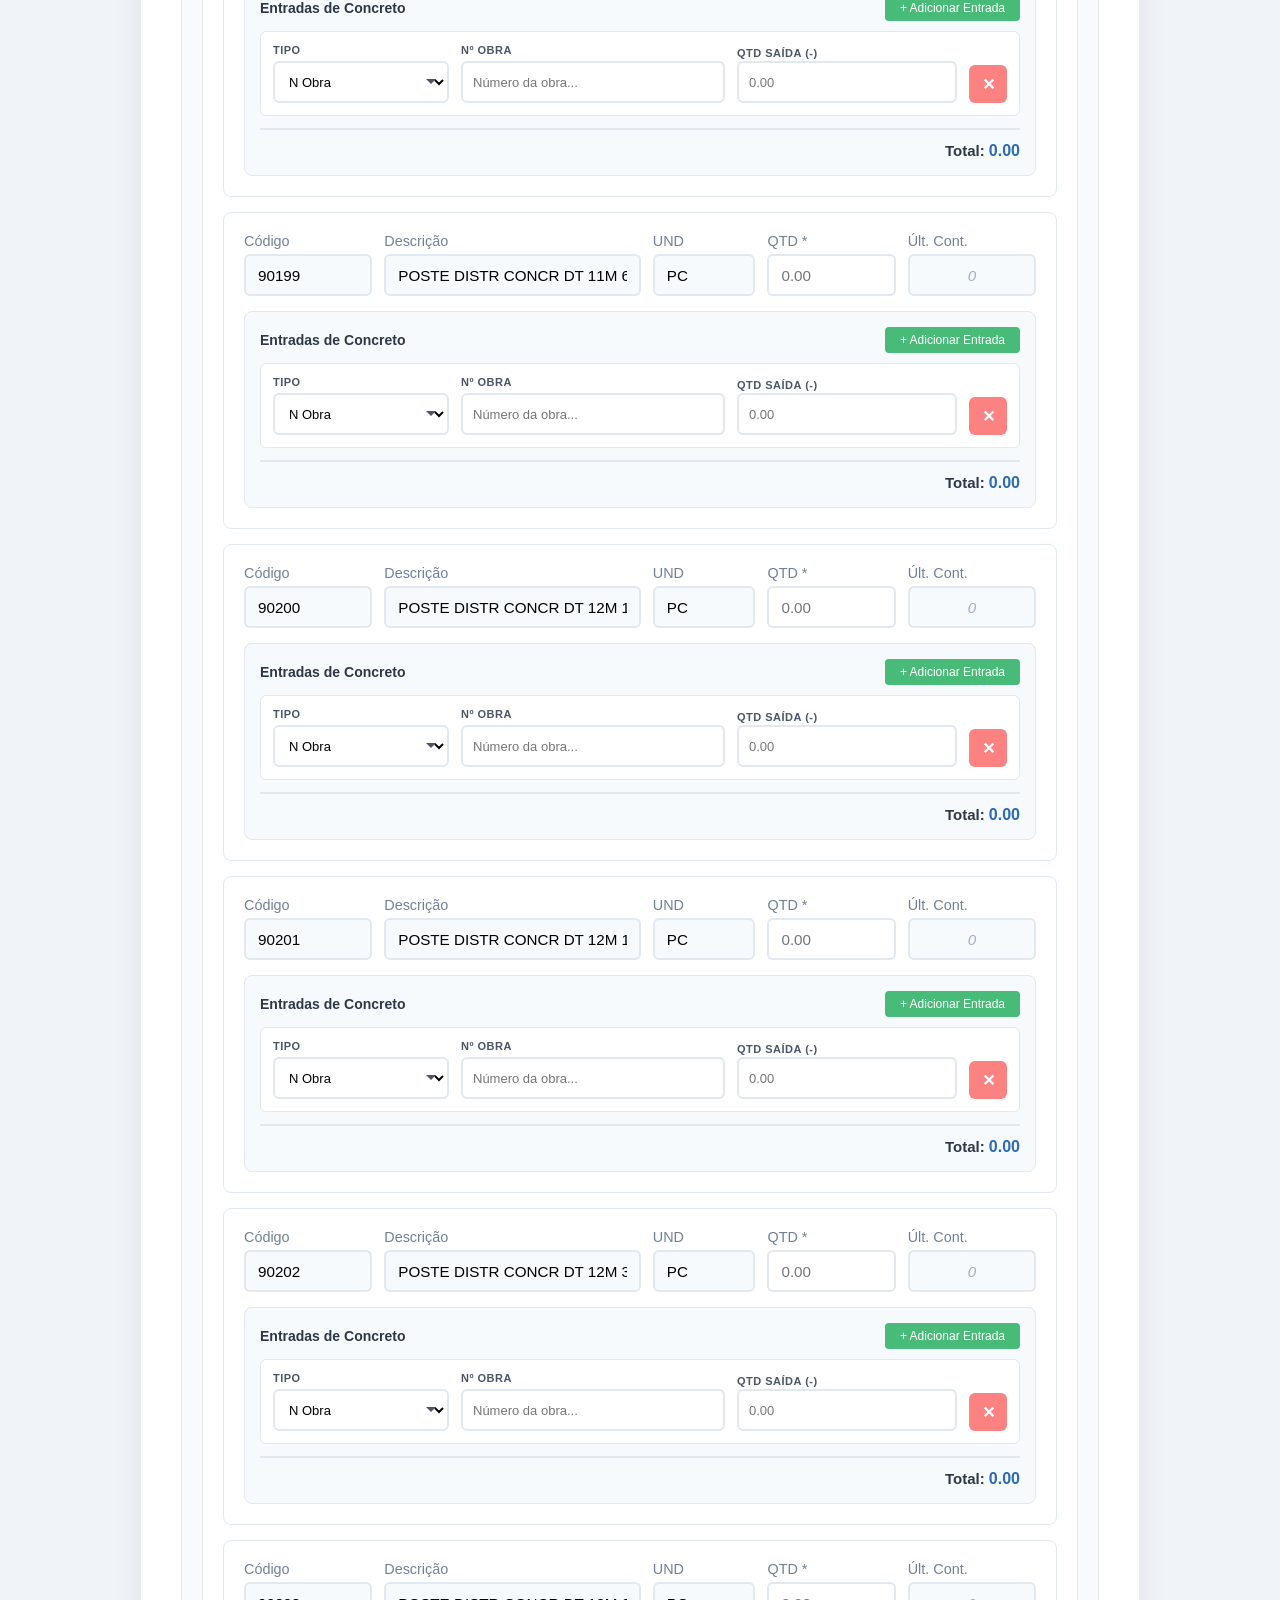
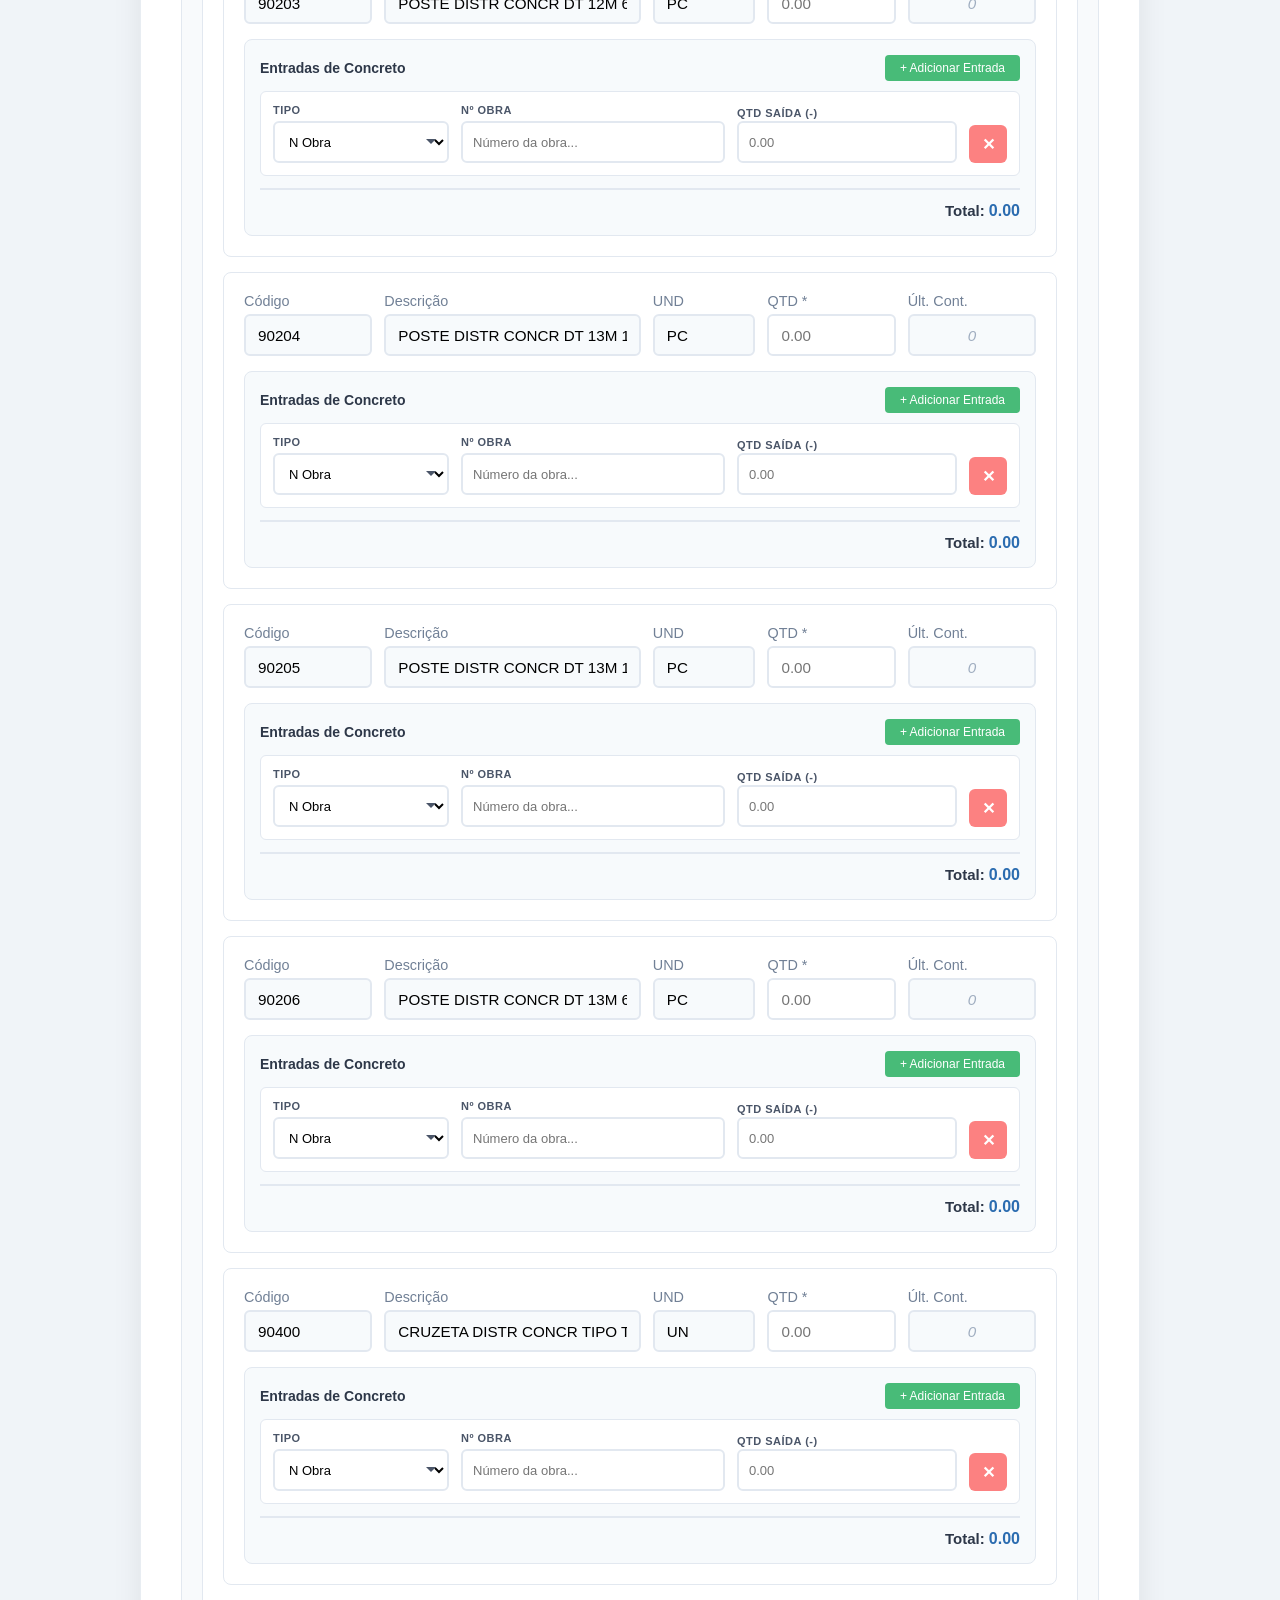
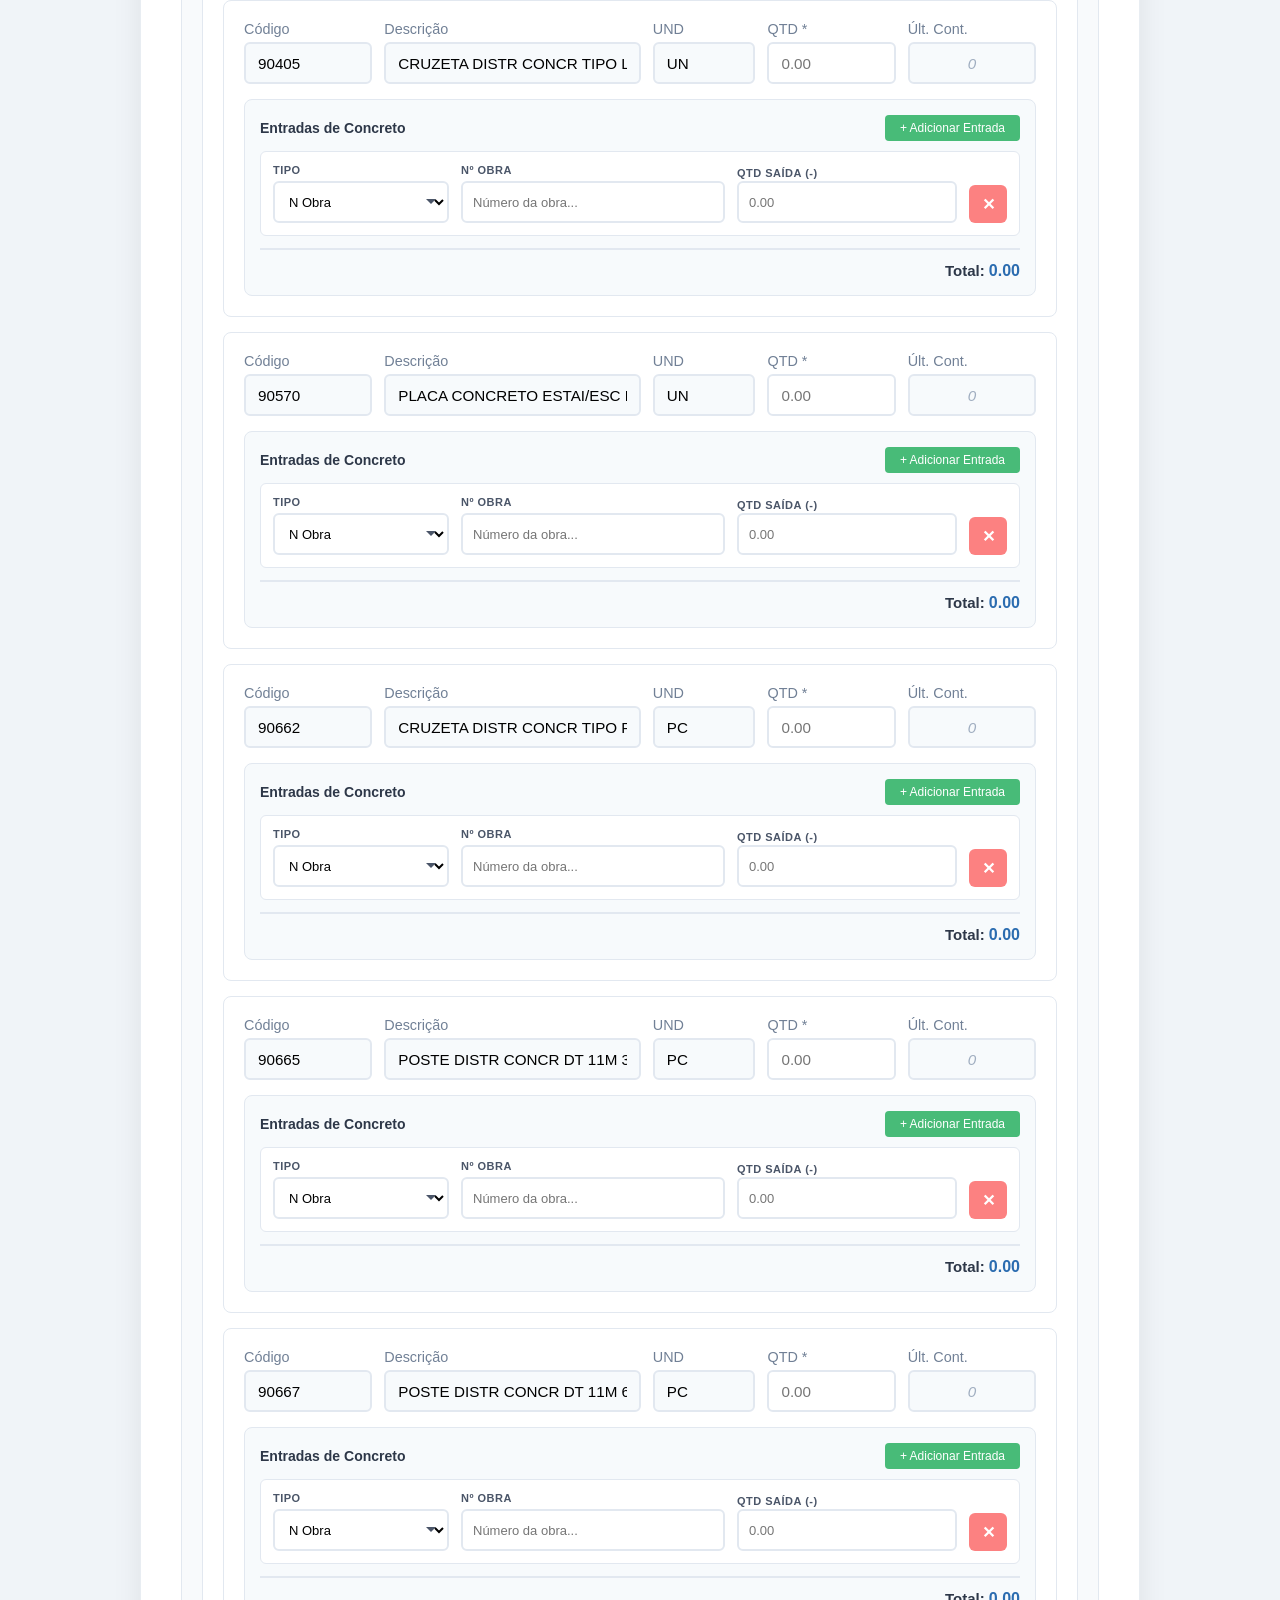
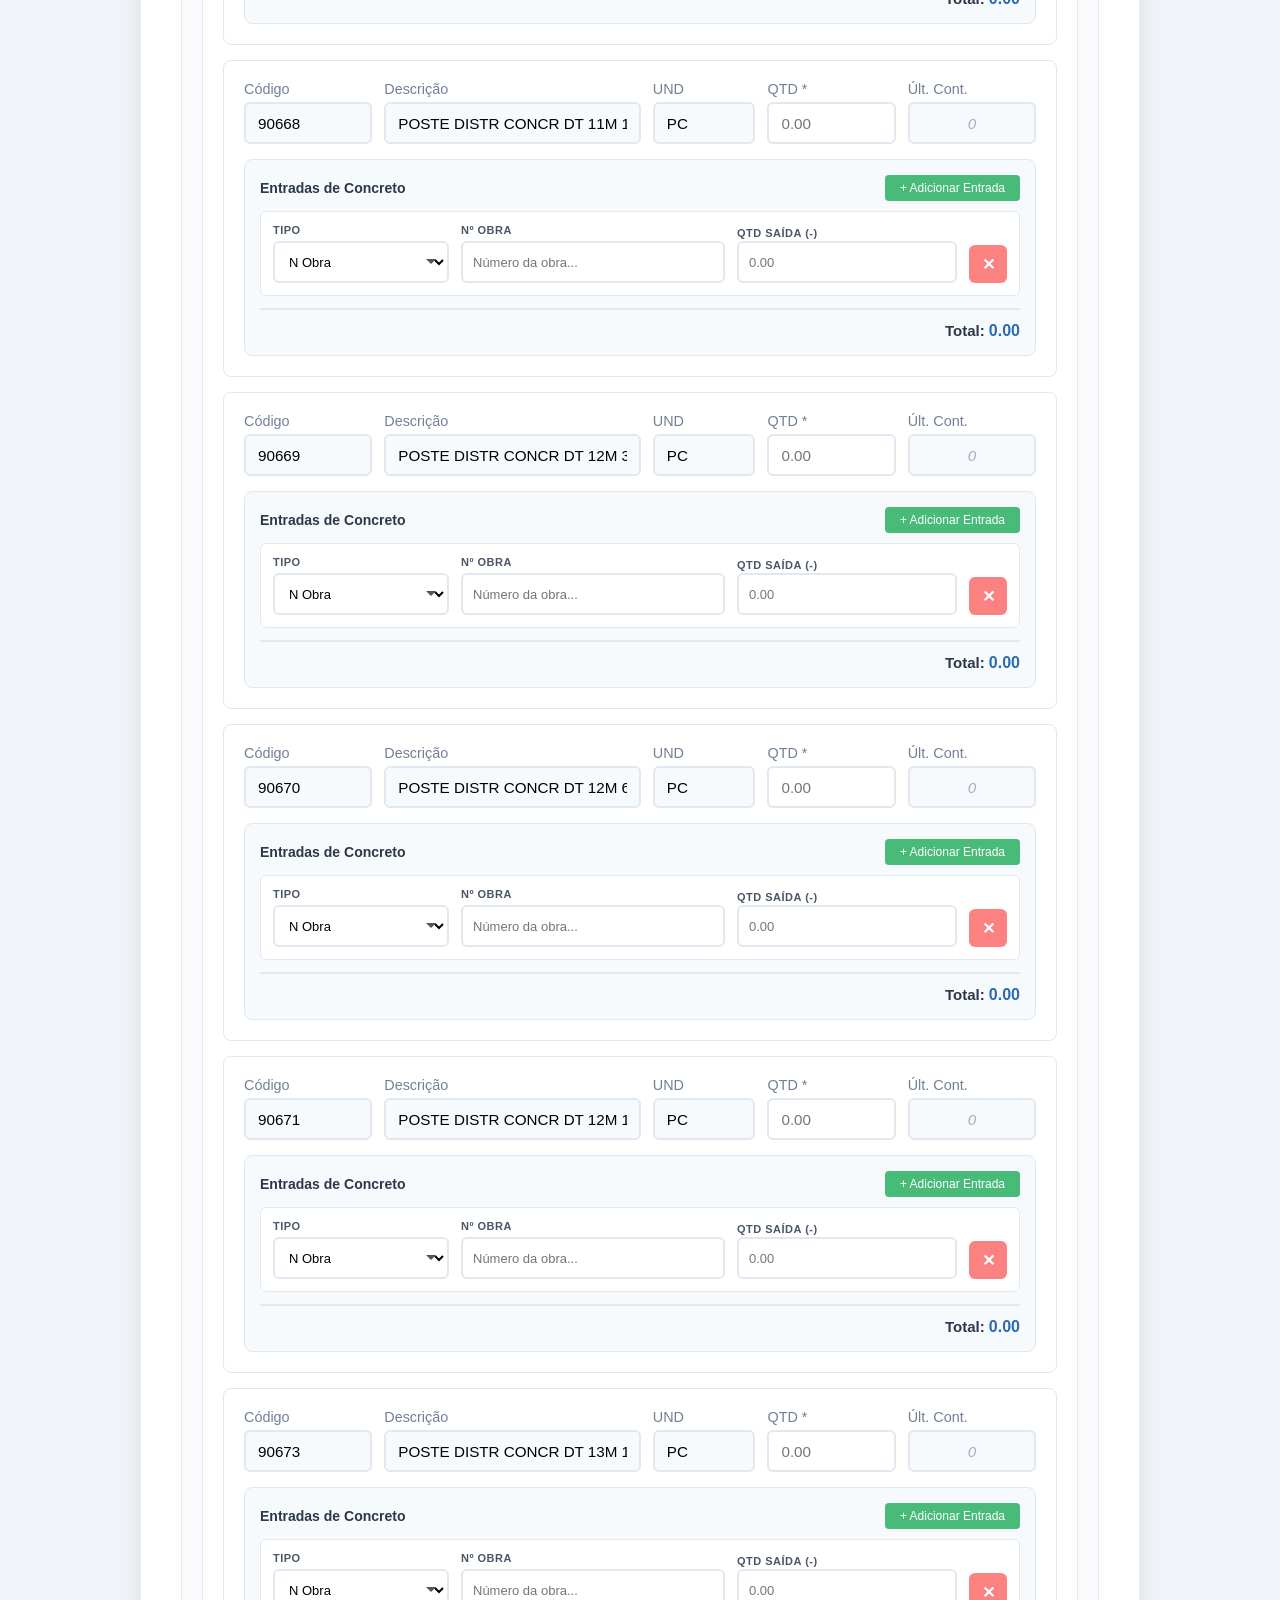
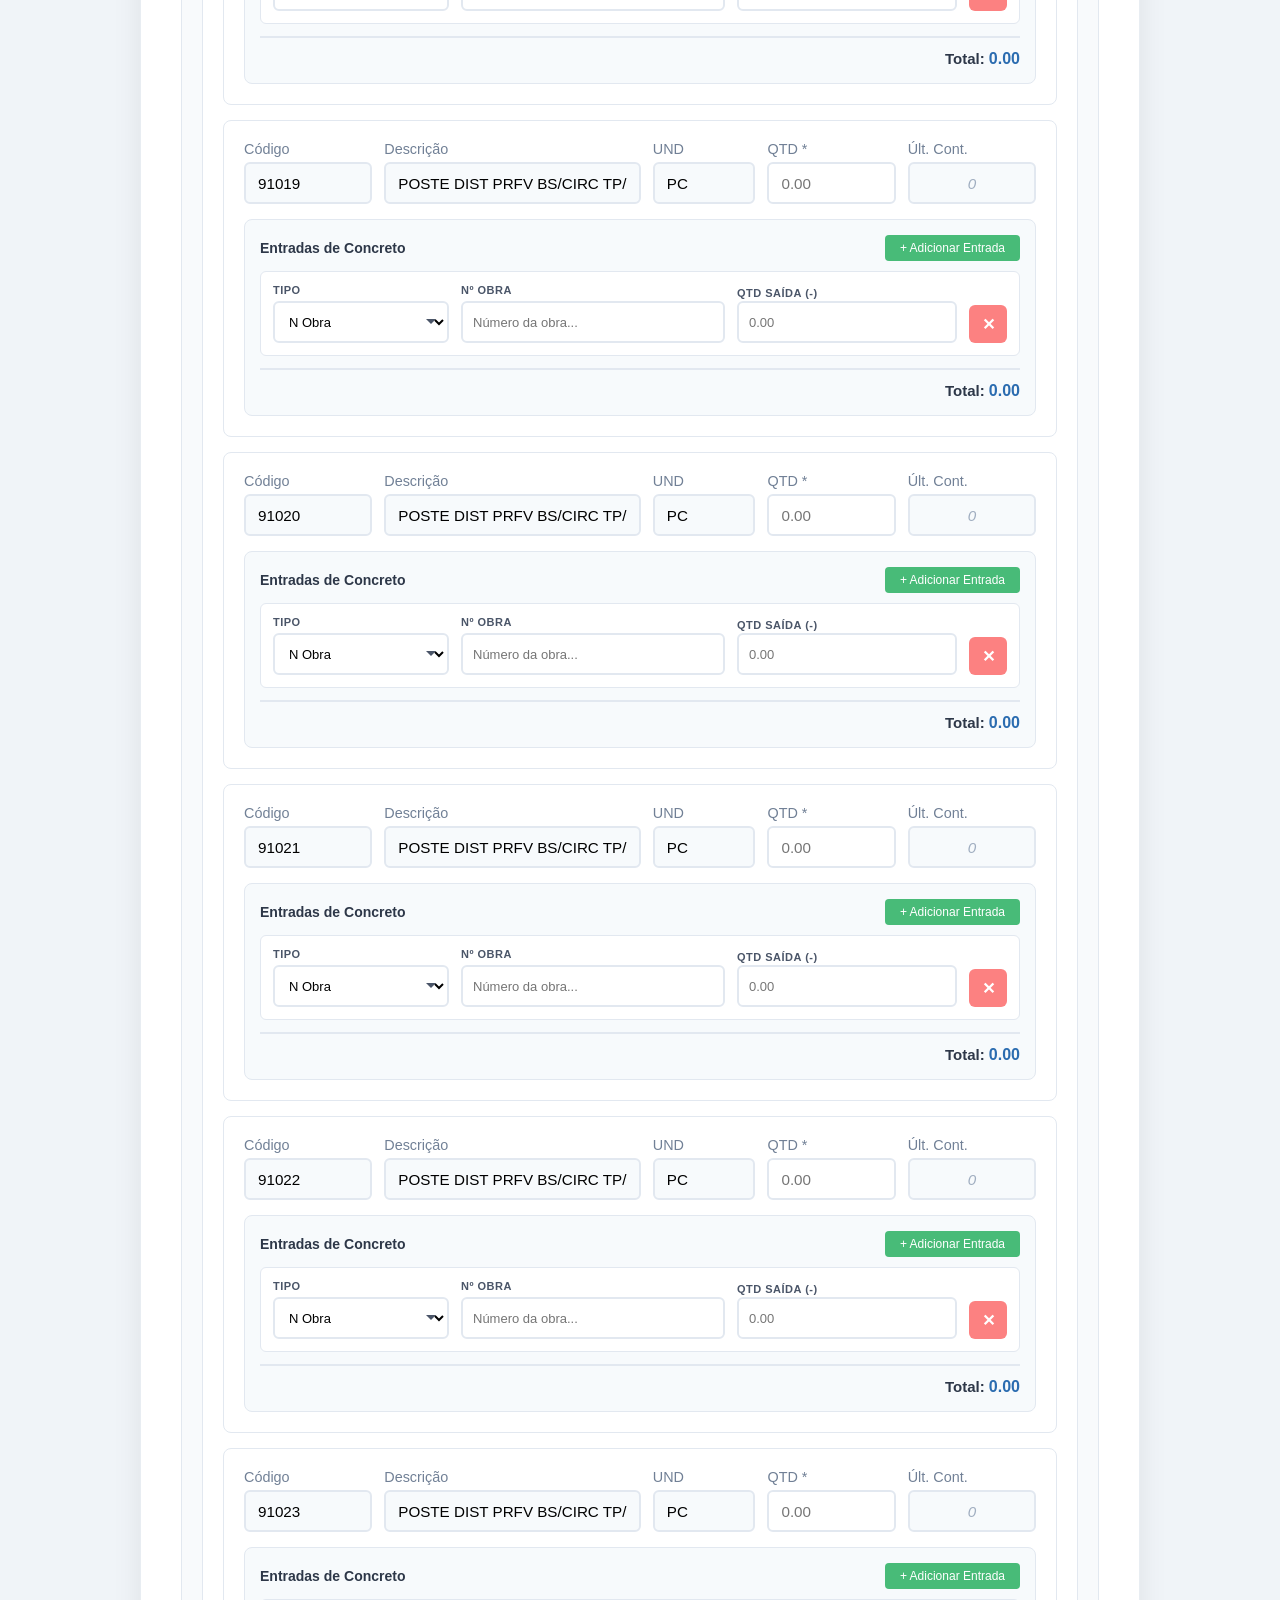
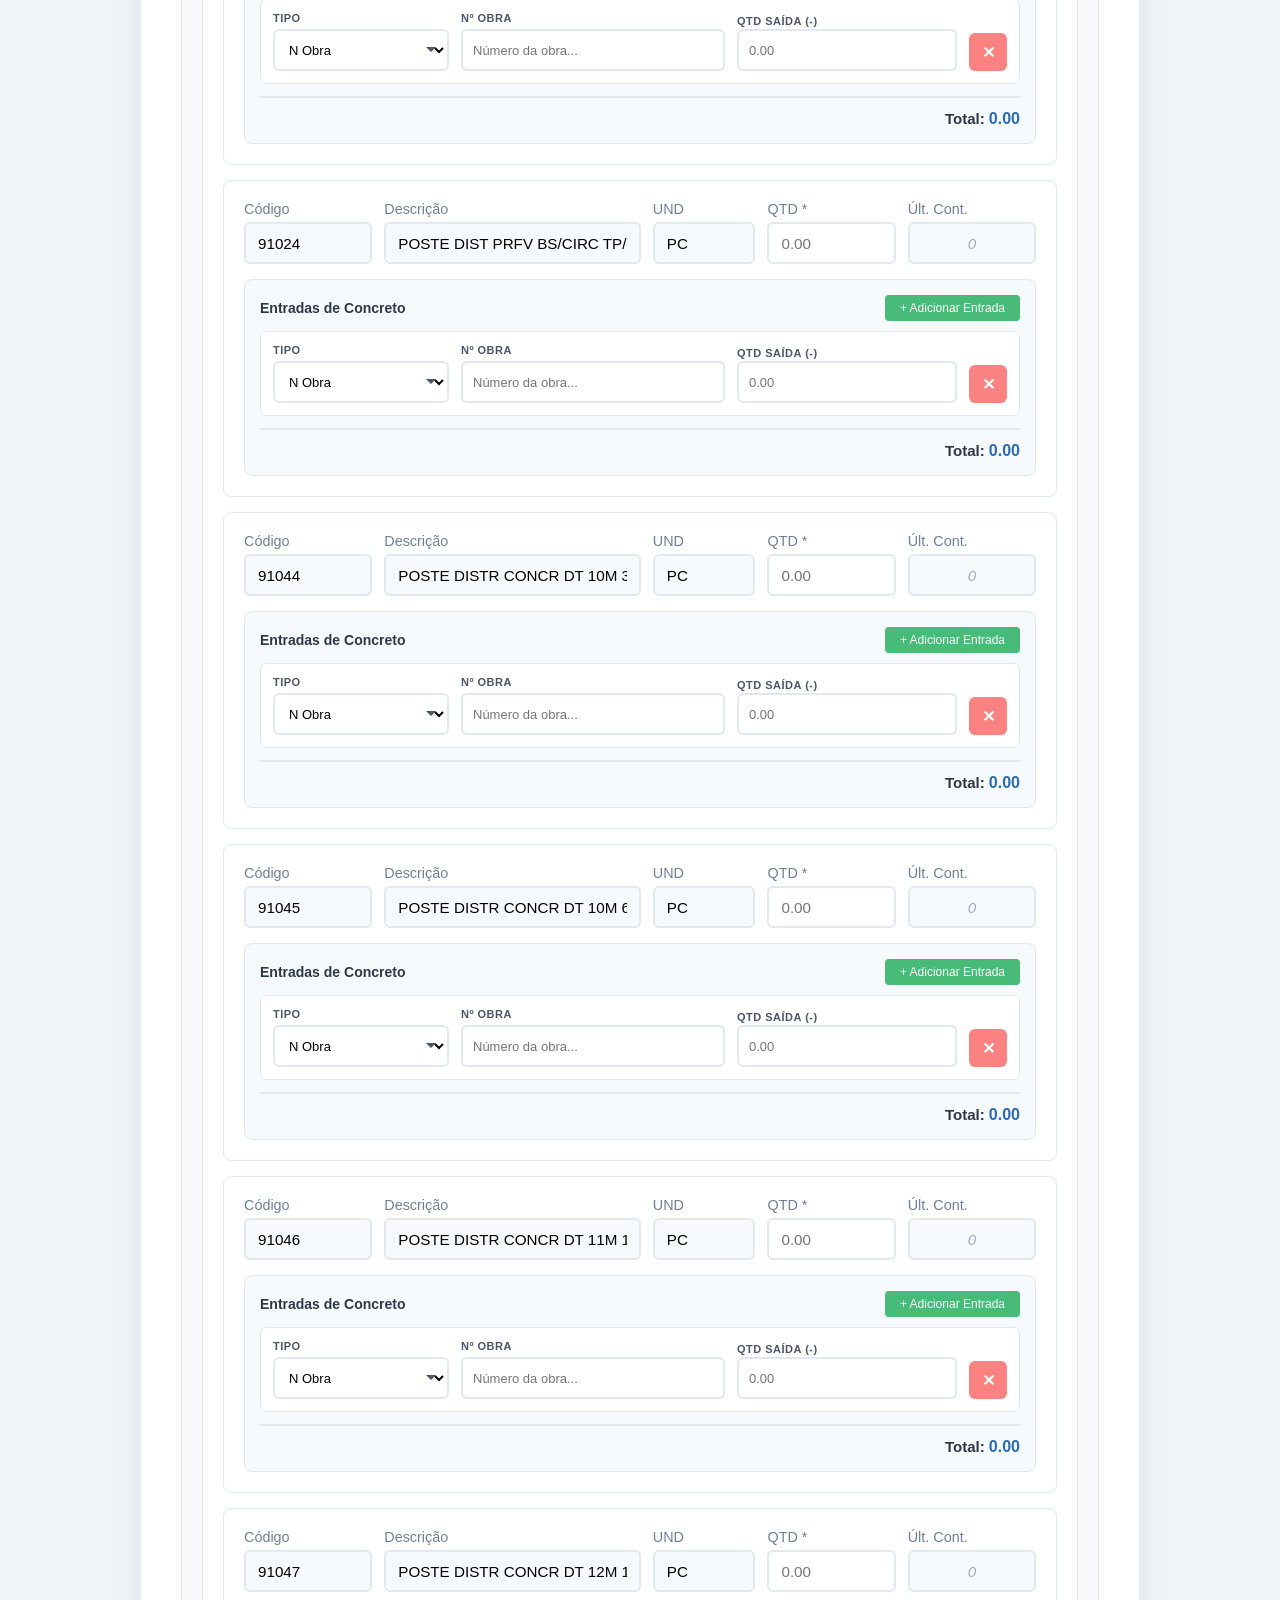
==== commit e97cdef0: "DESGRAÇA DO CARALHO FUNCIONA PF PORRA" ====
--- a/contagem-diaria/index.html
+++ b/contagem-diaria/index.html
@@ -7,6 +7,50 @@
     <link rel="stylesheet" href="../css/styles.css">
 </head>
 <body>
+    <!-- ============================================ -->
+    <!-- BOTÃO IR PARA O TOPO (FIXO NO CANTO)        -->
+    <!-- ============================================ -->
+    <button id="btnTopo" class="btn-navegacao btn-topo" onclick="irParaTopo()" title="Ir para o topo">
+        <span class="btn-navegacao-icone">⬆</span>
+        <span class="btn-navegacao-texto">Topo</span>
+    </button>
+
+    <!-- ============================================ -->
+    <!-- BOTÃO IR PARA O FIM (FIXO NO CANTO)         -->
+    <!-- ============================================ -->
+    <button id="btnFim" class="btn-navegacao btn-fim" onclick="irParaFim()" title="Ir para o fim da página">
+        <span class="btn-navegacao-icone">⬇</span>
+        <span class="btn-navegacao-texto">Fim</span>
+    </button>
+
+    <!-- ============================================ -->
+    <!-- MODAL DE CONFIRMAÇÃO DE BAIXA                -->
+    <!-- ============================================ -->
+    <div id="modal-baixa" class="modal-overlay">
+        <div class="modal-container">
+            <div class="modal-header">
+                <span class="modal-icon" id="modal-icon">⚡</span>
+                <h2 id="modal-title">Dar Baixa no Trafo</h2>
+            </div>
+            <div class="modal-body">
+                <p>Confirme a baixa do item abaixo. Esta ação <strong>desativará</strong> o item no sistema.</p>
+                <div class="item-info" id="modal-info">
+                    <span><span class="label">Código:</span> <span class="value">-</span></span>
+                    <span><span class="label">Descrição:</span> <span class="value">-</span></span>
+                </div>
+                <label for="modal-n-obra">Nº da Obra *</label>
+                <input type="text" id="modal-n-obra" placeholder="Digite o número da obra..." autocomplete="off">
+                <div id="modal-error" style="display: none; color: #E53E3E; font-size: 0.85em; margin-top: 6px; font-weight: 500;">
+                    ⚠️ O Nº da Obra é obrigatório.
+                </div>
+            </div>
+            <div class="modal-footer">
+                <button class="btn-modal-cancelar" id="modal-cancelar">Cancelar</button>
+                <button class="btn-modal-confirmar" id="modal-confirmar">✅ Confirmar Baixa</button>
+            </div>
+        </div>
+    </div>
+
     <div class="container">
         <div class="form-card">
             
--- a/css/styles.css
+++ b/css/styles.css
@@ -58,14 +58,94 @@
 }
 
 /* ============================================ */
-/* FORMULÁRIO MGM - APENAS NOVOS ESTILOS        */
+/* FORMULÁRIO DE CONTAGEM DIÁRIA - CORRIGIDO   */
 /* ============================================ */
 
 .form-row {
     display: grid;
     grid-template-columns: repeat(3, 1fr);
-    gap: 25px;
-    margin-bottom: 35px;
+    gap: 20px;
+    margin-bottom: 30px;
+}
+
+.form-group {
+    background-color: #F8FAFC;
+    padding: 15px 18px;
+    border-radius: 8px;
+    border: 1px solid #E2E8F0;
+    display: flex;
+    flex-direction: column;
+    min-width: 0;
+}
+
+.form-group label {
+    font-size: 0.85em;
+    font-weight: 600;
+    color: #4A5568;
+    margin-bottom: 6px;
+    display: block;
+}
+
+.form-group input {
+    padding: 10px 14px;
+    border: 2px solid #E2E8F0;
+    border-radius: 6px;
+    font-size: 0.95em;
+    transition: all 0.3s ease;
+    outline: none;
+    width: 100%;
+    background-color: #FFFFFF;
+    min-height: 42px;
+}
+
+.form-group input:focus {
+    border-color: #4299E1;
+    box-shadow: 0 0 0 3px rgba(66, 153, 225, 0.1);
+}
+
+.form-group input[readonly] {
+    background-color: #f7fafc;
+    cursor: default;
+}
+
+.data-field {
+    background-color: #F8FAFC;
+    padding: 15px 18px;
+    border-radius: 8px;
+    border: 1px solid #E2E8F0;
+    display: flex;
+    flex-direction: column;
+    min-width: 0;
+}
+
+.data-field label {
+    font-size: 0.85em;
+    font-weight: 600;
+    color: #4A5568;
+    margin-bottom: 6px;
+    display: block;
+}
+
+.data-field input {
+    padding: 10px 14px;
+    border: 2px solid #E2E8F0;
+    border-radius: 6px;
+    font-size: 0.95em;
+    transition: all 0.3s ease;
+    outline: none;
+    width: 100%;
+    background-color: #FFFFFF;
+    min-height: 42px;
+}
+
+.data-field input:focus {
+    border-color: #4299E1;
+    box-shadow: 0 0 0 3px rgba(66, 153, 225, 0.1);
+}
+
+.data-field input[readonly] {
+    background-color: #f7fafc;
+    cursor: default;
 }
 
 .matricula-field {
@@ -126,80 +206,9 @@
     box-shadow: 0 0 0 3px rgba(66, 153, 225, 0.1);
 }
 
-.data-field {
-    flex: 1;
-    background-color: #F8FAFC;
-    padding: 20px;
-    border-radius: 8px;
-    border: 1px solid #E2E8F0;
-}
-
-.data-field label {
-    font-size: 1.1em;
-    font-weight: 600;
-    color: #4A5568;
-    margin-bottom: 10px;
-    display: block;
-}
-
-.data-field input {
-    padding: 12px 15px;
-    border: 2px solid #E2E8F0;
-    border-radius: 6px;
-    font-size: 1em;
-    width: 100%;
-    transition: all 0.3s ease;
-    outline: none;
-    background-color: #FFFFFF;
-}
-
-.data-field input:focus {
-    border-color: #4299E1;
-    box-shadow: 0 0 0 3px rgba(66, 153, 225, 0.1);
-}
-
 /* ============================================ */
 /* SEÇÃO SEPARADOR / ENCARREGADO / CONFERENTE   */
 /* ============================================ */
-
-.form-row {
-    display: flex;
-    gap: 25px;
-    margin-bottom: 35px;
-}
-
-.form-group {
-    flex: 1;
-    background-color: #F8FAFC;
-    padding: 20px;
-    border-radius: 8px;
-    border: 1px solid #E2E8F0;
-}
-
-.form-group > label {
-    font-size: 1.1em;
-    font-weight: 600;
-    color: #4A5568;
-    margin-bottom: 10px;
-    display: block;
-}
-
-.form-group > input {
-    padding: 12px 15px;
-    border: 2px solid #E2E8F0;
-    border-radius: 6px;
-    font-size: 1em;
-    transition: all 0.3s ease;
-    outline: none;
-    margin-bottom: 15px;
-    width: 100%;
-    background-color: #FFFFFF;
-}
-
-.form-group > input:focus {
-    border-color: #4299E1;
-    box-shadow: 0 0 0 3px rgba(66, 153, 225, 0.1);
-}
 
 .matricula-field label {
     font-size: 1.1em;
@@ -1543,6 +1552,35 @@
     .form-row {
         grid-template-columns: 1fr 1fr;
         gap: 15px;
+        margin-bottom: 25px;
+    }
+    
+    .form-group {
+        padding: 12px 15px;
+    }
+    
+    .form-group label {
+        font-size: 0.8em;
+    }
+    
+    .form-group input {
+        padding: 10px 12px;
+        font-size: 0.9em;
+        min-height: 40px;
+    }
+    
+    .data-field {
+        padding: 12px 15px;
+    }
+    
+    .data-field label {
+        font-size: 0.8em;
+    }
+    
+    .data-field input {
+        padding: 10px 12px;
+        font-size: 0.9em;
+        min-height: 40px;
     }
     
     .header-container {
@@ -1621,11 +1659,7 @@
         justify-content: center;
     }
     
-    .form-group {
-        padding: 15px;
-    }
-    
-    .data-field {
+    .materiais-section {
         padding: 15px;
     }
     
@@ -1633,11 +1667,6 @@
         padding: 15px;
     }
     
-    .materiais-section {
-        padding: 15px;
-    }
-    
-    /* NOVO: Filtro responsivo tablet */
     .filtro-row {
         grid-template-columns: 1fr 1fr;
         gap: 10px;
@@ -1685,35 +1714,38 @@
     
     .form-row {
         grid-template-columns: 1fr;
-        gap: 12px;
+        gap: 10px;
         margin-bottom: 20px;
     }
     
     .form-group {
-        padding: 12px;
-    }
-    
-    .form-group > label {
-        font-size: 0.9em;
-    }
-    
-    .form-group > input {
         padding: 10px 12px;
-        font-size: 0.9em;
-        margin-bottom: 0;
+    }
+    
+    .form-group label {
+        font-size: 0.75em;
+        margin-bottom: 4px;
+    }
+    
+    .form-group input {
+        padding: 8px 10px;
+        font-size: 0.85em;
+        min-height: 38px;
     }
     
     .data-field {
-        padding: 12px;
+        padding: 10px 12px;
     }
     
     .data-field label {
-        font-size: 0.9em;
+        font-size: 0.75em;
+        margin-bottom: 4px;
     }
     
     .data-field input {
-        padding: 10px 12px;
-        font-size: 0.9em;
+        padding: 8px 10px;
+        font-size: 0.85em;
+        min-height: 38px;
     }
     
     .section-title {
@@ -1987,7 +2019,6 @@
         font-size: 0.95em;
     }
     
-    /* NOVO: Filtro responsivo celular */
     .filtro-container {
         padding: 10px;
     }
@@ -2036,6 +2067,26 @@
         padding: 10px 8px;
     }
     
+    .form-group {
+        padding: 8px 10px;
+    }
+    
+    .form-group input {
+        padding: 6px 8px;
+        font-size: 0.8em;
+        min-height: 34px;
+    }
+    
+    .data-field {
+        padding: 8px 10px;
+    }
+    
+    .data-field input {
+        padding: 6px 8px;
+        font-size: 0.8em;
+        min-height: 34px;
+    }
+    
     .title {
         font-size: 0.9rem;
     }
@@ -2099,4 +2150,460 @@
         font-size: 0.75em;
         min-height: 32px;
     }
+}
+/* ============================================ */
+/* BOTÕES DE NAVEGAÇÃO - TOPO E FIM            */
+/* ============================================ */
+
+.btn-navegacao {
+    position: fixed;
+    right: 20px;
+    z-index: 9998;
+    width: 50px;
+    height: 50px;
+    border: none;
+    border-radius: 50%;
+    cursor: pointer;
+    font-size: 14px;
+    font-weight: 600;
+    display: flex;
+    flex-direction: column;
+    align-items: center;
+    justify-content: center;
+    gap: 1px;
+    transition: all 0.3s ease;
+    box-shadow: 0 4px 15px rgba(0, 0, 0, 0.15);
+    opacity: 0;
+    visibility: hidden;
+    transform: translateY(20px);
+}
+
+.btn-navegacao.visivel {
+    opacity: 1;
+    visibility: visible;
+    transform: translateY(0);
+}
+
+.btn-navegacao:hover {
+    transform: scale(1.1) translateY(-2px);
+    box-shadow: 0 6px 20px rgba(0, 0, 0, 0.25);
+}
+
+.btn-navegacao:active {
+    transform: scale(0.95);
+}
+
+.btn-navegacao-icone {
+    font-size: 18px;
+    line-height: 1;
+}
+
+.btn-navegacao-texto {
+    font-size: 9px;
+    text-transform: uppercase;
+    letter-spacing: 0.5px;
+}
+
+/* Botão Topo */
+.btn-topo {
+    bottom: 80px;
+    background: linear-gradient(135deg, #4299E1, #3182CE);
+    color: white;
+}
+
+.btn-topo:hover {
+    background: linear-gradient(135deg, #3182CE, #2B6CB0);
+}
+
+/* Botão Fim */
+.btn-fim {
+    bottom: 20px;
+    background: linear-gradient(135deg, #48BB78, #38A169);
+    color: white;
+}
+
+.btn-fim:hover {
+    background: linear-gradient(135deg, #38A169, #2F855A);
+}
+
+/* ============================================ */
+/* RESPONSIVIDADE - BOTÕES DE NAVEGAÇÃO         */
+/* ============================================ */
+
+@media (max-width: 768px) {
+    .btn-navegacao {
+        width: 42px;
+        height: 42px;
+        right: 15px;
+        font-size: 12px;
+    }
+    
+    .btn-navegacao-icone {
+        font-size: 15px;
+    }
+    
+    .btn-navegacao-texto {
+        font-size: 7px;
+    }
+    
+    .btn-topo {
+        bottom: 70px;
+    }
+    
+    .btn-fim {
+        bottom: 15px;
+    }
+}
+
+@media (max-width: 480px) {
+    .btn-navegacao {
+        width: 36px;
+        height: 36px;
+        right: 10px;
+        font-size: 10px;
+    }
+    
+    .btn-navegacao-icone {
+        font-size: 12px;
+    }
+    
+    .btn-navegacao-texto {
+        font-size: 6px;
+    }
+    
+    .btn-topo {
+        bottom: 60px;
+    }
+    
+    .btn-fim {
+        bottom: 10px;
+    }
+}
+
+/* ============================================ */
+/* ESTILOS PARA RELATÓRIOS                      */
+/* ============================================ */
+
+/* Badge de tipo - já existem, mas vamos garantir */
+.badge-tipo {
+    display: inline-block;
+    padding: 2px 10px;
+    border-radius: 12px;
+    font-size: 0.75em;
+    font-weight: 600;
+}
+
+.badge-trafo {
+    background: #ebf8ff;
+    color: #2b6cb0;
+}
+
+.badge-bobina {
+    background: #faf5ff;
+    color: #6b46c1;
+}
+
+.badge-concreto {
+    background: #f0fff4;
+    color: #276749;
+}
+
+/* Botão Voltar Home - já existe, mas vamos garantir */
+.btn-voltar-home {
+    background: #4299E1;
+    color: white;
+    border: none;
+    padding: 10px 25px;
+    border-radius: 8px;
+    cursor: pointer;
+    font-weight: 600;
+    font-size: 14px;
+    transition: all 0.3s ease;
+    display: inline-flex;
+    align-items: center;
+    gap: 8px;
+}
+
+.btn-voltar-home:hover {
+    background: #3182CE;
+    transform: translateY(-2px);
+    box-shadow: 0 4px 12px rgba(66, 153, 225, 0.3);
+}
+
+/* ============================================ */
+/* BOTÃO DE DAR BAIXA (NOVO)                    */
+/* ============================================ */
+
+.btn-dar-baixa {
+    background: #E53E3E;
+    color: white;
+    border: none;
+    padding: 6px 16px;
+    border-radius: 6px;
+    cursor: pointer;
+    font-size: 0.75em;
+    font-weight: 600;
+    transition: all 0.3s ease;
+    display: inline-flex;
+    align-items: center;
+    gap: 6px;
+    min-height: 32px;
+}
+
+.btn-dar-baixa:hover {
+    background: #C53030;
+    transform: scale(1.05);
+    box-shadow: 0 4px 12px rgba(229, 62, 62, 0.3);
+}
+
+.btn-dar-baixa:active {
+    transform: scale(0.95);
+}
+
+.btn-dar-baixa:disabled {
+    background: #A0AEC0;
+    cursor: not-allowed;
+    transform: none;
+    box-shadow: none;
+}
+
+/* ============================================ */
+/* MODAL DE CONFIRMAÇÃO DE BAIXA                */
+/* ============================================ */
+
+.modal-overlay {
+    display: none;
+    position: fixed;
+    top: 0;
+    left: 0;
+    width: 100%;
+    height: 100%;
+    background: rgba(0, 0, 0, 0.5);
+    backdrop-filter: blur(4px);
+    z-index: 10000;
+    justify-content: center;
+    align-items: center;
+    animation: fadeInModal 0.3s ease-out;
+}
+
+.modal-overlay.active {
+    display: flex;
+}
+
+@keyframes fadeInModal {
+    from {
+        opacity: 0;
+        transform: scale(0.95);
+    }
+    to {
+        opacity: 1;
+        transform: scale(1);
+    }
+}
+
+.modal-container {
+    background: #FFFFFF;
+    border-radius: 16px;
+    padding: 30px 35px;
+    max-width: 450px;
+    width: 90%;
+    box-shadow: 0 20px 60px rgba(0, 0, 0, 0.3);
+    position: relative;
+    animation: slideUpModal 0.3s ease-out;
+}
+
+@keyframes slideUpModal {
+    from {
+        opacity: 0;
+        transform: translateY(20px);
+    }
+    to {
+        opacity: 1;
+        transform: translateY(0);
+    }
+}
+
+.modal-header {
+    display: flex;
+    align-items: center;
+    gap: 12px;
+    margin-bottom: 20px;
+}
+
+.modal-header .modal-icon {
+    font-size: 28px;
+    line-height: 1;
+}
+
+.modal-header h2 {
+    color: #2D3748;
+    font-size: 1.2em;
+    margin: 0;
+    font-weight: 600;
+}
+
+.modal-body {
+    margin-bottom: 25px;
+}
+
+.modal-body p {
+    color: #4A5568;
+    font-size: 0.95em;
+    line-height: 1.6;
+    margin: 0 0 15px 0;
+}
+
+.modal-body .item-info {
+    background: #F7FAFC;
+    border-radius: 8px;
+    padding: 12px 16px;
+    border: 1px solid #E2E8F0;
+    margin-bottom: 15px;
+}
+
+.modal-body .item-info span {
+    display: block;
+    font-size: 0.85em;
+    color: #4A5568;
+}
+
+.modal-body .item-info .label {
+    font-weight: 600;
+    color: #2D3748;
+}
+
+.modal-body .item-info .value {
+    color: #2B6CB0;
+    font-weight: 500;
+}
+
+.modal-body label {
+    display: block;
+    font-weight: 600;
+    color: #2D3748;
+    font-size: 0.9em;
+    margin-bottom: 6px;
+}
+
+.modal-body input {
+    width: 100%;
+    padding: 12px 16px;
+    border: 2px solid #E2E8F0;
+    border-radius: 8px;
+    font-size: 1em;
+    transition: all 0.3s ease;
+    outline: none;
+    background: #FFFFFF;
+}
+
+.modal-body input:focus {
+    border-color: #4299E1;
+    box-shadow: 0 0 0 3px rgba(66, 153, 225, 0.1);
+}
+
+.modal-body input.input-error {
+    border-color: #FC8181;
+    background: #FFF5F5;
+}
+
+.modal-footer {
+    display: flex;
+    gap: 12px;
+    justify-content: flex-end;
+}
+
+.modal-footer button {
+    padding: 10px 24px;
+    border: none;
+    border-radius: 8px;
+    font-weight: 600;
+    font-size: 0.9em;
+    cursor: pointer;
+    transition: all 0.3s ease;
+}
+
+.modal-footer .btn-modal-cancelar {
+    background: #EDF2F7;
+    color: #4A5568;
+}
+
+.modal-footer .btn-modal-cancelar:hover {
+    background: #E2E8F0;
+}
+
+.modal-footer .btn-modal-confirmar {
+    background: #E53E3E;
+    color: white;
+}
+
+.modal-footer .btn-modal-confirmar:hover {
+    background: #C53030;
+    transform: translateY(-2px);
+    box-shadow: 0 4px 15px rgba(229, 62, 62, 0.3);
+}
+
+.modal-footer .btn-modal-confirmar:disabled {
+    opacity: 0.6;
+    cursor: not-allowed;
+    transform: none;
+    box-shadow: none;
+}
+
+/* ============================================ */
+/* RESPONSIVIDADE - MODAL                       */
+/* ============================================ */
+
+@media (max-width: 480px) {
+    .modal-container {
+        padding: 20px;
+        max-width: 95%;
+    }
+    
+    .modal-header h2 {
+        font-size: 1em;
+    }
+    
+    .modal-header .modal-icon {
+        font-size: 22px;
+    }
+    
+    .modal-body p {
+        font-size: 0.85em;
+    }
+    
+    .modal-body input {
+        padding: 10px 14px;
+        font-size: 0.9em;
+    }
+    
+    .modal-footer button {
+        padding: 8px 16px;
+        font-size: 0.8em;
+    }
+    
+    .modal-footer {
+        flex-direction: column;
+    }
+    
+    .modal-footer button {
+        width: 100%;
+    }
+}
+
+@media (max-width: 360px) {
+    .modal-container {
+        padding: 15px;
+    }
+    
+    .modal-header h2 {
+        font-size: 0.9em;
+    }
+    
+    .modal-body .item-info {
+        padding: 8px 12px;
+    }
+    
+    .modal-body .item-info span {
+        font-size: 0.75em;
+    }
 }
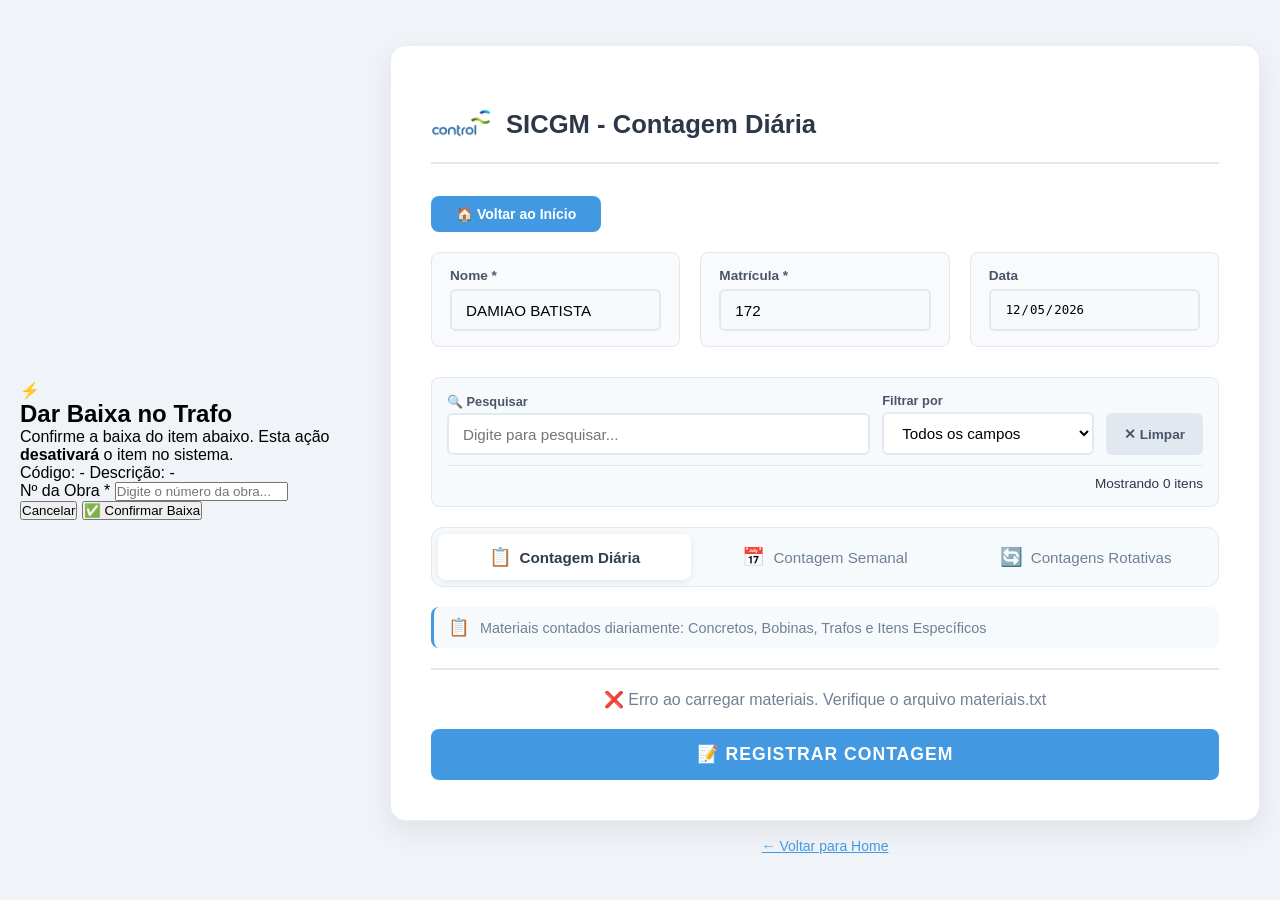
==== commit b2994219: "feat. org. diretorio" ====
--- a/contagem-diaria/index.html
+++ b/contagem-diaria/index.html
@@ -4,7 +4,12 @@
     <meta charset="UTF-8">
     <meta name="viewport" content="width=device-width, initial-scale=1.0">
     <title>SICGM - Contagem Diária</title>
-    <link rel="stylesheet" href="../css/styles.css">
+    
+    <!-- CSS Base -->
+    <link rel="stylesheet" href="../css/base.css">
+    
+    <!-- CSS Contagem Diária -->
+    <link rel="stylesheet" href="../css/contagem-diaria.css">
 </head>
 <body>
     <!-- ============================================ -->
@@ -51,6 +56,9 @@
         </div>
     </div>
 
+    <!-- ============================================ -->
+    <!-- CONTEÚDO PRINCIPAL                          -->
+    <!-- ============================================ -->
     <div class="container">
         <div class="form-card">
             
@@ -62,20 +70,7 @@
             
             <!-- Botão Voltar ao Início Baseado no Perfil -->
             <div style="display: flex; justify-content: flex-start; margin-bottom: 20px;">
-                <button onclick="redirecionarParaHome()" style="
-                    background: #4299E1;
-                    color: white;
-                    border: none;
-                    padding: 10px 25px;
-                    border-radius: 8px;
-                    cursor: pointer;
-                    font-weight: 600;
-                    font-size: 14px;
-                    transition: all 0.3s ease;
-                    display: inline-flex;
-                    align-items: center;
-                    gap: 8px;
-                " onmouseover="this.style.background='#3182CE'; this.style.transform='translateY(-2px)'" onmouseout="this.style.background='#4299E1'; this.style.transform='translateY(0)'">
+                <button onclick="redirecionarParaHome()" class="btn-voltar-home">
                     🏠 Voltar ao Início
                 </button>
             </div>
@@ -100,49 +95,100 @@
                     </div>
                 </div>
 
-                <!-- Seção de Materiais -->
-                <div class="materiais-section">
-                    <h2 class="section-title">Materiais</h2>
-                    
-                    <!-- FILTRO DE PESQUISA -->
-                    <div class="filtro-container">
-                        <div class="filtro-row">
-                            <div class="filtro-input-group">
-                                <label for="filtro-texto">🔍 Pesquisar</label>
-                                <input type="text" id="filtro-texto" placeholder="Digite para pesquisar..." oninput="aplicarFiltro()">
-                            </div>
-                            <div class="filtro-select-group">
-                                <label for="filtro-tipo">Filtrar por</label>
-                                <select id="filtro-tipo" onchange="aplicarFiltro()">
-                                    <option value="codigo">Código</option>
-                                    <option value="descricao">Descrição</option>
-                                    <option value="tombamento">Tombamento</option>
-                                    <option value="todos">Todos os campos</option>
-                                </select>
-                            </div>
-                            <div class="filtro-clear-group">
-                                <button type="button" class="btn-limpar-filtro" onclick="limparFiltro()">
-                                    ✕ Limpar
-                                </button>
-                            </div>
+                <!-- ============================================ -->
+                <!-- FILTRO DE PESQUISA                          -->
+                <!-- ============================================ -->
+                <div class="filtro-container">
+                    <div class="filtro-row">
+                        <div class="filtro-input-group">
+                            <label for="filtro-texto">🔍 Pesquisar</label>
+                            <input type="text" id="filtro-texto" placeholder="Digite para pesquisar..." oninput="aplicarFiltro()">
                         </div>
-                        <div id="filtro-resultado" class="filtro-resultado">
-                            <span id="filtro-contagem">Mostrando 0 itens</span>
+                        <div class="filtro-select-group">
+                            <label for="filtro-tipo">Filtrar por</label>
+                            <select id="filtro-tipo" onchange="aplicarFiltro()">
+                                <option value="codigo">Código</option>
+                                <option value="descricao">Descrição</option>
+                                <option value="tombamento">Tombamento</option>
+                                <option value="todos" selected>Todos os campos</option>
+                            </select>
                         </div>
-                    </div>
-                    
-                    <!-- Sistema de Abas -->
-                    <div class="tabs-container">
-                        <div class="tabs-nav" id="tabs-nav"></div>
-                        <div id="tabs-content"></div>
-                    </div>
-                    
-                    <div id="loading-materiais" style="text-align: center; padding: 20px; color: #718096;">
-                        ⏳ Carregando materiais...
-                    </div>
-                    
-                    <div id="mensagem" class="mensagem"></div>
-                </div>
+                        <div class="filtro-clear-group">
+                            <button type="button" class="btn-limpar-filtro" onclick="limparFiltro()">
+                                ✕ Limpar
+                            </button>
+                        </div>
+                    </div>
+                    <div id="filtro-resultado" class="filtro-resultado">
+                        <span id="filtro-contagem">Mostrando 0 itens</span>
+                    </div>
+                </div>
+
+                <!-- ============================================ -->
+                <!-- ABAS PRINCIPAIS - TIPO DE CONTAGEM          -->
+                <!-- ============================================ -->
+                <div class="tabs-principais-container">
+                    <div class="tabs-principais-nav" id="tabs-principais-nav">
+                        <button type="button" class="tab-principal-btn active" data-tipo="diaria" onclick="ativarTipoContagem('diaria')">
+                            <span class="tab-icone">📋</span>
+                            Contagem Diária
+                        </button>
+                        <button type="button" class="tab-principal-btn" data-tipo="semanal" onclick="ativarTipoContagem('semanal')">
+                            <span class="tab-icone">📅</span>
+                            Contagem Semanal
+                        </button>
+                        <button type="button" class="tab-principal-btn" data-tipo="rotativas" onclick="ativarTipoContagem('rotativas')">
+                            <span class="tab-icone">🔄</span>
+                            Contagens Rotativas
+                        </button>
+                    </div>
+                </div>
+
+                <!-- ============================================ -->
+                <!-- CONTEÚDO DAS ABAS PRINCIPAIS                 -->
+                <!-- ============================================ -->
+                
+                <!-- CONTAGEM DIÁRIA -->
+                <div class="tab-principal-content active" id="tab-principal-diaria">
+                    <div class="sub-titulo-secao">
+                        <span class="sub-titulo-icone">📋</span>
+                        <span>Materiais contados diariamente: Concretos, Bobinas, Trafos e Itens Específicos</span>
+                    </div>
+                    <div class="tabs-container" id="tabs-diaria">
+                        <div class="tabs-nav" id="tabs-nav-diaria"></div>
+                        <div id="tabs-content-diaria"></div>
+                    </div>
+                </div>
+
+                <!-- CONTAGEM SEMANAL -->
+                <div class="tab-principal-content" id="tab-principal-semanal">
+                    <div class="sub-titulo-secao">
+                        <span class="sub-titulo-icone">📅</span>
+                        <span>Materiais contados semanalmente: Miscelâneas (antigo)</span>
+                    </div>
+                    <div class="tabs-container" id="tabs-semanal">
+                        <div class="tabs-nav" id="tabs-nav-semanal"></div>
+                        <div id="tabs-content-semanal"></div>
+                    </div>
+                </div>
+
+                <!-- CONTAGENS ROTATIVAS -->
+                <div class="tab-principal-content" id="tab-principal-rotativas">
+                    <div class="sub-titulo-secao">
+                        <span class="sub-titulo-icone">🔄</span>
+                        <span>Materiais contados em rotação: Laços, Alças, Parafusos, Cabos, Miscelâneas 1, Miscelâneas 2 e Medidores</span>
+                    </div>
+                    <div class="tabs-container" id="tabs-rotativas">
+                        <div class="tabs-nav" id="tabs-nav-rotativas"></div>
+                        <div id="tabs-content-rotativas"></div>
+                    </div>
+                </div>
+                
+                <div id="loading-materiais" style="text-align: center; padding: 20px; color: #718096;">
+                    ⏳ Carregando materiais...
+                </div>
+                
+                <div id="mensagem" class="mensagem"></div>
 
                 <button type="submit" class="submit-btn">📝 Registrar Contagem</button>
             </form>
@@ -169,7 +215,8 @@
     <div id="descricao-popup" class="descricao-popup"></div>
     <div id="popup-overlay" class="popup-overlay"></div>
 
-    <!-- Importar apenas o contagem-diaria.js (NÃO importar script.js) -->
+    <!-- Scripts -->
+    <script src="../js/script.js"></script>
     <script src="../js/contagem-diaria.js"></script>
 </body>
 </html>
--- a/css/base.css
+++ b/css/base.css
@@ -0,0 +1,432 @@
+/* ============================================ */
+/* BASE - RESET E ESTILOS GLOBAIS               */
+/* ============================================ */
+
+* {
+    margin: 0;
+    padding: 0;
+    box-sizing: border-box;
+}
+
+body {
+    background-color: #F0F4F8;
+    font-family: 'Segoe UI', Tahoma, Geneva, Verdana, sans-serif;
+    min-height: 100vh;
+    display: flex;
+    justify-content: center;
+    align-items: center;
+    padding: 20px;
+}
+
+.container {
+    width: 100%;
+    max-width: 1000px;
+}
+
+.form-card {
+    background-color: #FFFFFF;
+    border-radius: 15px;
+    padding: 40px;
+    box-shadow: 0 10px 30px rgba(0, 0, 0, 0.08);
+    border: 1px solid #E8EDF2;
+}
+
+/* ============================================ */
+/* CABEÇALHO - LOGO + TÍTULO                    */
+/* ============================================ */
+
+.header-container {
+    display: flex;
+    align-items: center;
+    justify-content: flex-start;
+    gap: 15px;
+    margin-bottom: 2rem;
+    padding: 0.5rem 0;
+    border-bottom: 2px solid #e2e8f0;
+}
+
+.logo-empresa {
+    width: 60px;
+    height: 60px;
+    object-fit: contain;
+}
+
+.header-container .title {
+    margin-bottom: 0;
+}
+
+.title {
+    font-size: 1.6rem;
+    color: #2d3748;
+    margin: 0;
+}
+
+/* ============================================ */
+/* BOTÃO VOLTAR HOME                            */
+/* ============================================ */
+
+.btn-voltar-home {
+    background: #4299E1;
+    color: white;
+    border: none;
+    padding: 10px 25px;
+    border-radius: 8px;
+    cursor: pointer;
+    font-weight: 600;
+    font-size: 14px;
+    transition: all 0.3s ease;
+    display: inline-flex;
+    align-items: center;
+    gap: 8px;
+}
+
+.btn-voltar-home:hover {
+    background: #3182CE;
+    transform: translateY(-2px);
+    box-shadow: 0 4px 12px rgba(66, 153, 225, 0.3);
+}
+
+.btn-voltar-home:active {
+    transform: translateY(0);
+}
+
+.btn-voltar-home.small {
+    padding: 6px 15px;
+    font-size: 12px;
+}
+
+.btn-voltar-home.outline {
+    background: transparent;
+    color: #4299E1;
+    border: 2px solid #4299E1;
+}
+
+.btn-voltar-home.outline:hover {
+    background: #4299E1;
+    color: white;
+}
+
+/* ============================================ */
+/* TOAST DE NOTIFICAÇÃO FLUTUANTE               */
+/* ============================================ */
+
+.toast-notificacao {
+    position: fixed;
+    top: 20px;
+    right: 20px;
+    padding: 15px 25px;
+    border-radius: 8px;
+    font-size: 14px;
+    font-weight: 500;
+    z-index: 9999;
+    max-width: 400px;
+    box-shadow: 0 10px 30px rgba(0, 0, 0, 0.2);
+    display: flex;
+    align-items: center;
+    gap: 10px;
+    border: 1px solid rgba(255, 255, 255, 0.2);
+    backdrop-filter: blur(10px);
+    cursor: pointer;
+    transition: transform 0.4s cubic-bezier(0.68, -0.55, 0.265, 1.55);
+    animation: toastSlideIn 0.4s cubic-bezier(0.68, -0.55, 0.265, 1.55);
+}
+
+.toast-sucesso {
+    background: linear-gradient(135deg, #48bb78, #38a169);
+    color: #ffffff;
+    border-color: #48bb78;
+}
+
+.toast-erro {
+    background: linear-gradient(135deg, #fc8181, #e53e3e);
+    color: #ffffff;
+    border-color: #fc8181;
+}
+
+.toast-info {
+    background: linear-gradient(135deg, #63b3ed, #4299e1);
+    color: #ffffff;
+    border-color: #63b3ed;
+}
+
+.toast-aviso {
+    background: linear-gradient(135deg, #f6ad55, #ed8936);
+    color: #ffffff;
+    border-color: #f6ad55;
+}
+
+@keyframes toastSlideIn {
+    from {
+        transform: translateX(120%);
+        opacity: 0;
+    }
+    to {
+        transform: translateX(0);
+        opacity: 1;
+    }
+}
+
+@keyframes toastSlideOut {
+    from {
+        transform: translateX(0);
+        opacity: 1;
+    }
+    to {
+        transform: translateX(120%);
+        opacity: 0;
+    }
+}
+
+/* ============================================ */
+/* BOTÕES DE NAVEGAÇÃO - TOPO E FIM            */
+/* ============================================ */
+
+.btn-navegacao {
+    position: fixed;
+    right: 20px;
+    z-index: 9998;
+    width: 50px;
+    height: 50px;
+    border: none;
+    border-radius: 50%;
+    cursor: pointer;
+    font-size: 14px;
+    font-weight: 600;
+    display: flex;
+    flex-direction: column;
+    align-items: center;
+    justify-content: center;
+    gap: 1px;
+    transition: all 0.3s ease;
+    box-shadow: 0 4px 15px rgba(0, 0, 0, 0.15);
+    opacity: 0;
+    visibility: hidden;
+    transform: translateY(20px);
+}
+
+.btn-navegacao.visivel {
+    opacity: 1;
+    visibility: visible;
+    transform: translateY(0);
+}
+
+.btn-navegacao:hover {
+    transform: scale(1.1) translateY(-2px);
+    box-shadow: 0 6px 20px rgba(0, 0, 0, 0.25);
+}
+
+.btn-navegacao:active {
+    transform: scale(0.95);
+}
+
+.btn-navegacao-icone {
+    font-size: 18px;
+    line-height: 1;
+}
+
+.btn-navegacao-texto {
+    font-size: 9px;
+    text-transform: uppercase;
+    letter-spacing: 0.5px;
+}
+
+.btn-topo {
+    bottom: 80px;
+    background: linear-gradient(135deg, #4299E1, #3182CE);
+    color: white;
+}
+
+.btn-topo:hover {
+    background: linear-gradient(135deg, #3182CE, #2B6CB0);
+}
+
+.btn-fim {
+    bottom: 20px;
+    background: linear-gradient(135deg, #48BB78, #38A169);
+    color: white;
+}
+
+.btn-fim:hover {
+    background: linear-gradient(135deg, #38A169, #2F855A);
+}
+
+/* ============================================ */
+/* MENSAGEM                                     */
+/* ============================================ */
+
+.mensagem {
+    display: none;
+    padding: 15px;
+    border-radius: 8px;
+    margin: 15px 0;
+    font-weight: 500;
+}
+
+.mensagem.sucesso {
+    display: block;
+    background-color: #F0FFF4;
+    color: #22543D;
+    border: 1px solid #48BB78;
+}
+
+.mensagem.erro {
+    display: block;
+    background-color: #FFF5F5;
+    color: #742A2A;
+    border: 1px solid #FC8181;
+}
+
+.mensagem.info {
+    display: block;
+    background-color: #EBF8FF;
+    color: #2A4365;
+    border: 1px solid #63B3ED;
+}
+
+/* ============================================ */
+/* RESPONSIVIDADE BASE                          */
+/* ============================================ */
+
+@media (max-width: 768px) {
+    .header-container {
+        gap: 10px;
+        margin-bottom: 20px;
+    }
+    
+    .logo-empresa {
+        width: 45px;
+        height: 45px;
+    }
+    
+    .title {
+        font-size: 1.3rem;
+    }
+    
+    .form-card {
+        padding: 25px;
+    }
+    
+    .btn-voltar-home {
+        width: 100%;
+        justify-content: center;
+    }
+    
+    .btn-navegacao {
+        width: 42px;
+        height: 42px;
+        right: 15px;
+        font-size: 12px;
+    }
+    
+    .btn-navegacao-icone {
+        font-size: 15px;
+    }
+    
+    .btn-navegacao-texto {
+        font-size: 7px;
+    }
+    
+    .btn-topo {
+        bottom: 70px;
+    }
+    
+    .btn-fim {
+        bottom: 15px;
+    }
+    
+    .toast-notificacao {
+        max-width: 350px;
+        font-size: 13px;
+        padding: 12px 18px;
+    }
+}
+
+@media (max-width: 480px) {
+    body {
+        padding: 10px;
+        align-items: flex-start;
+    }
+    
+    .form-card {
+        padding: 15px 12px;
+        border-radius: 10px;
+    }
+    
+    .header-container {
+        gap: 8px;
+        margin-bottom: 15px;
+        flex-wrap: wrap;
+    }
+    
+    .logo-empresa {
+        width: 35px;
+        height: 35px;
+    }
+    
+    .title {
+        font-size: 1rem;
+    }
+    
+    .btn-voltar-home {
+        font-size: 0.8em;
+        padding: 8px 12px;
+    }
+    
+    .btn-navegacao {
+        width: 36px;
+        height: 36px;
+        right: 10px;
+        font-size: 10px;
+    }
+    
+    .btn-navegacao-icone {
+        font-size: 12px;
+    }
+    
+    .btn-navegacao-texto {
+        font-size: 6px;
+    }
+    
+    .btn-topo {
+        bottom: 60px;
+    }
+    
+    .btn-fim {
+        bottom: 10px;
+    }
+    
+    .toast-notificacao {
+        top: 10px;
+        right: 10px;
+        left: 10px;
+        max-width: none;
+        font-size: 0.8em;
+        padding: 10px 14px;
+        border-radius: 6px;
+    }
+    
+    .mensagem {
+        font-size: 0.8em;
+        padding: 10px;
+    }
+}
+
+@media (max-width: 360px) {
+    .form-card {
+        padding: 10px 8px;
+    }
+    
+    .title {
+        font-size: 0.9rem;
+    }
+    
+    .logo-empresa {
+        width: 30px;
+        height: 30px;
+    }
+    
+    .toast-notificacao {
+        font-size: 0.7em;
+        padding: 8px 12px;
+    }
+}
--- a/css/contagem-diaria.css
+++ b/css/contagem-diaria.css
@@ -0,0 +1,1521 @@
+/* ============================================ */
+/* CONTAGEM DIÁRIA - ESTILOS ESPECÍFICOS       */
+/* ============================================ */
+
+/* ============================================ */
+/* FORMULÁRIO DE CONTAGEM DIÁRIA                */
+/* ============================================ */
+
+.form-row {
+    display: grid;
+    grid-template-columns: repeat(3, 1fr);
+    gap: 20px;
+    margin-bottom: 30px;
+}
+
+.form-group {
+    background-color: #F8FAFC;
+    padding: 15px 18px;
+    border-radius: 8px;
+    border: 1px solid #E2E8F0;
+    display: flex;
+    flex-direction: column;
+    min-width: 0;
+}
+
+.form-group label {
+    font-size: 0.85em;
+    font-weight: 600;
+    color: #4A5568;
+    margin-bottom: 6px;
+    display: block;
+}
+
+.form-group input {
+    padding: 10px 14px;
+    border: 2px solid #E2E8F0;
+    border-radius: 6px;
+    font-size: 0.95em;
+    transition: all 0.3s ease;
+    outline: none;
+    width: 100%;
+    background-color: #FFFFFF;
+    min-height: 42px;
+}
+
+.form-group input:focus {
+    border-color: #4299E1;
+    box-shadow: 0 0 0 3px rgba(66, 153, 225, 0.1);
+}
+
+.form-group input[readonly] {
+    background-color: #f7fafc;
+    cursor: default;
+}
+
+.data-field {
+    background-color: #F8FAFC;
+    padding: 15px 18px;
+    border-radius: 8px;
+    border: 1px solid #E2E8F0;
+    display: flex;
+    flex-direction: column;
+    min-width: 0;
+}
+
+.data-field label {
+    font-size: 0.85em;
+    font-weight: 600;
+    color: #4A5568;
+    margin-bottom: 6px;
+    display: block;
+}
+
+.data-field input {
+    padding: 10px 14px;
+    border: 2px solid #E2E8F0;
+    border-radius: 6px;
+    font-size: 0.95em;
+    transition: all 0.3s ease;
+    outline: none;
+    width: 100%;
+    background-color: #FFFFFF;
+    min-height: 42px;
+}
+
+.data-field input:focus {
+    border-color: #4299E1;
+    box-shadow: 0 0 0 3px rgba(66, 153, 225, 0.1);
+}
+
+.data-field input[readonly] {
+    background-color: #f7fafc;
+    cursor: default;
+}
+
+.matricula-field {
+    margin-top: 15px;
+}
+
+.form-group > input {
+    margin-bottom: 0;
+}
+
+#materiais-container {
+    display: flex;
+    flex-direction: column;
+    gap: 15px;
+    margin-bottom: 15px;
+}
+
+/* ============================================ */
+/* SEÇÃO OBRA E DATA LADO A LADO                */
+/* ============================================ */
+
+.obra-data-row {
+    display: flex;
+    gap: 25px;
+    margin-bottom: 30px;
+    align-items: flex-end;
+}
+
+.obra-field {
+    flex: 1;
+    background-color: #F8FAFC;
+    padding: 20px;
+    border-radius: 8px;
+    border: 1px solid #E2E8F0;
+}
+
+.obra-field label {
+    font-size: 1.1em;
+    font-weight: 600;
+    color: #4A5568;
+    margin-bottom: 10px;
+    display: block;
+}
+
+.obra-field input {
+    padding: 12px 15px;
+    border: 2px solid #E2E8F0;
+    border-radius: 6px;
+    font-size: 1em;
+    width: 100%;
+    transition: all 0.3s ease;
+    outline: none;
+    background-color: #FFFFFF;
+}
+
+.obra-field input:focus {
+    border-color: #4299E1;
+    box-shadow: 0 0 0 3px rgba(66, 153, 225, 0.1);
+}
+
+/* ============================================ */
+/* SEÇÃO SEPARADOR / ENCARREGADO / CONFERENTE   */
+/* ============================================ */
+
+.matricula-field label {
+    font-size: 1.1em;
+    font-weight: 600;
+    color: #4A5568;
+    margin-bottom: 10px;
+    display: block;
+}
+
+.matricula-field input {
+    padding: 12px 15px;
+    border: 2px solid #E2E8F0;
+    border-radius: 6px;
+    font-size: 1em;
+    width: 100%;
+    transition: all 0.3s ease;
+    outline: none;
+    background-color: #FFFFFF;
+}
+
+.matricula-field input:focus {
+    border-color: #4299E1;
+    box-shadow: 0 0 0 3px rgba(66, 153, 225, 0.1);
+}
+
+/* ============================================ */
+/* SEÇÃO DE MATERIAIS                           */
+/* ============================================ */
+
+.materiais-section {
+    margin: 30px 0;
+    padding: 20px;
+    background-color: #F8FAFC;
+    border-radius: 8px;
+    border: 1px solid #E2E8F0;
+}
+
+.section-title {
+    color: #2C3E50;
+    font-size: 1.3em;
+    margin-bottom: 20px;
+    font-weight: 600;
+}
+
+.btn-add-material {
+    background-color: #48BB78;
+    color: white;
+    border: none;
+    border-radius: 8px;
+    padding: 12px 20px;
+    font-size: 1em;
+    font-weight: 600;
+    cursor: pointer;
+    transition: all 0.3s ease;
+    margin-top: 15px;
+}
+
+.btn-add-material:hover {
+    background-color: #38A169;
+    transform: translateY(-2px);
+    box-shadow: 0 5px 15px rgba(72, 187, 120, 0.3);
+}
+
+/* Item de Material */
+.material-item {
+    background-color: #FFFFFF;
+    border: 1px solid #E2E8F0;
+    border-radius: 8px;
+    padding: 20px;
+    margin-bottom: 15px;
+    transition: all 0.3s ease;
+}
+
+.material-item:hover {
+    box-shadow: 0 2px 10px rgba(0, 0, 0, 0.05);
+}
+
+.material-item.material-bloqueado {
+    background-color: #f8fafc;
+    border-color: #cbd5e0;
+}
+
+.material-item.material-erro {
+    border-color: #FC8181 !important;
+    border-width: 2px !important;
+    border-style: solid !important;
+}
+
+.material-header {
+    display: flex;
+    justify-content: space-between;
+    align-items: center;
+    margin-bottom: 15px;
+}
+
+.material-number {
+    font-weight: 600;
+    color: #4A5568;
+    font-size: 0.9em;
+}
+
+.material-bloqueado .material-number {
+    color: #4a5568;
+}
+
+.btn-remove-material {
+    background-color: #FC8181;
+    color: white;
+    border: none;
+    border-radius: 50%;
+    width: 30px;
+    height: 30px;
+    cursor: pointer;
+    font-size: 0.9em;
+    transition: all 0.3s ease;
+    display: flex;
+    align-items: center;
+    justify-content: center;
+}
+
+.btn-remove-material:hover {
+    background-color: #F56565;
+    transform: scale(1.1);
+}
+
+/* Linha de campos do material */
+.material-row {
+    display: grid;
+    grid-template-columns: 1fr 2fr 0.8fr 1fr 1fr;
+    gap: 12px;
+}
+
+.material-row-extras {
+    display: grid;
+    grid-template-columns: repeat(auto-fit, minmax(150px, 1fr));
+    gap: 10px;
+    margin-top: 10px;
+}
+
+.material-row-qtd {
+    display: grid;
+    grid-template-columns: 1fr 1fr;
+    gap: 10px;
+    margin-top: 10px;
+}
+
+.material-field {
+    position: relative;
+}
+
+.material-field label {
+    font-size: 0.9em;
+    font-weight: 500;
+    color: #718096;
+    margin-bottom: 5px;
+    display: block;
+}
+
+.material-field input,
+.material-field select {
+    padding: 10px 12px;
+    border: 2px solid #E2E8F0;
+    border-radius: 6px;
+    font-size: 0.95em;
+    width: 100%;
+    transition: all 0.3s ease;
+    outline: none;
+    background-color: #FFFFFF;
+    min-height: 42px;
+}
+
+.material-field input:focus,
+.material-field select:focus {
+    border-color: #4299E1;
+    box-shadow: 0 0 0 3px rgba(66, 153, 225, 0.1);
+}
+
+.material-field input[readonly] {
+    background-color: #f7fafc;
+    cursor: default;
+}
+
+/* ============================================ */
+/* INPUT QTD ANTERIOR                           */
+/* ============================================ */
+
+.input-qtd-anterior {
+    text-align: center;
+    font-weight: 500;
+}
+
+.tem-dado-anterior {
+    color: #2C3E50 !important;
+    background-color: #EBF4FF !important;
+    border-color: #4299E1 !important;
+}
+
+.sem-dado-anterior {
+    color: #A0AEC0 !important;
+    font-style: italic;
+}
+
+/* ============================================ */
+/* INDICADOR DE DIFERENÇA                       */
+/* ============================================ */
+
+.diferenca-indicador {
+    display: flex;
+    align-items: center;
+    gap: 8px;
+    padding: 10px 15px;
+    margin-top: 10px;
+    border-radius: 6px;
+    font-size: 0.9em;
+    font-weight: 500;
+}
+
+.diferenca-igual {
+    background-color: #EBF8FF;
+    color: #2B6CB0;
+    border: 1px solid #BEE3F8;
+}
+
+.diferenca-positiva {
+    background-color: #F0FFF4;
+    color: #22543D;
+    border: 1px solid #C6F6D5;
+}
+
+.diferenca-negativa {
+    background-color: #FFF5F5;
+    color: #742A2A;
+    border: 1px solid #FED7D7;
+}
+
+.diferenca-erro {
+    background: #fed7d7 !important;
+    color: #c53030 !important;
+    border: 2px solid #fc8181 !important;
+}
+
+.diferenca-ok {
+    background: #c6f6d5 !important;
+    color: #276749 !important;
+    border: 2px solid #48bb78 !important;
+}
+
+/* ============================================ */
+/* BOTÃO ENVIAR                                 */
+/* ============================================ */
+
+.submit-btn {
+    width: 100%;
+    padding: 15px;
+    background-color: #4299E1;
+    color: white;
+    border: none;
+    border-radius: 8px;
+    font-size: 1.1em;
+    font-weight: 600;
+    cursor: pointer;
+    transition: all 0.3s ease;
+    text-transform: uppercase;
+    letter-spacing: 1px;
+}
+
+.submit-btn:hover {
+    background-color: #3182CE;
+    transform: translateY(-2px);
+    box-shadow: 0 5px 15px rgba(66, 153, 225, 0.3);
+}
+
+.submit-btn:active {
+    transform: translateY(0);
+}
+
+.submit-btn:disabled {
+    opacity: 0.6;
+    cursor: not-allowed;
+    transform: none;
+}
+
+.submit-btn:disabled:hover {
+    transform: none;
+    box-shadow: none;
+}
+
+/* ============================================ */
+/* SISTEMA DE ABAS                              */
+/* ============================================ */
+
+.tabs-container {
+    margin-top: 20px;
+}
+
+.tabs-nav {
+    display: flex;
+    gap: 5px;
+    border-bottom: 2px solid #E2E8F0;
+    margin-bottom: 0;
+    overflow-x: auto;
+    scrollbar-width: thin;
+}
+
+.tab-btn {
+    padding: 12px 20px;
+    background: #F8FAFC;
+    border: 1px solid #E2E8F0;
+    border-bottom: none;
+    border-radius: 8px 8px 0 0;
+    cursor: pointer;
+    font-size: 0.95em;
+    font-weight: 500;
+    color: #718096;
+    transition: all 0.3s ease;
+    white-space: nowrap;
+    display: flex;
+    align-items: center;
+    gap: 8px;
+}
+
+.tab-btn:hover {
+    background: #EDF2F7;
+    color: #4A5568;
+}
+
+.tab-btn.active {
+    background: #FFFFFF;
+    color: #2C3E50;
+    font-weight: 600;
+    border-color: #E2E8F0;
+    border-bottom: 2px solid #FFFFFF;
+    margin-bottom: -2px;
+    position: relative;
+}
+
+.tab-btn.active::after {
+    content: '';
+    position: absolute;
+    bottom: -2px;
+    left: 0;
+    right: 0;
+    height: 2px;
+    background: #4299E1;
+}
+
+.tab-icone {
+    font-size: 1.2em;
+}
+
+.tab-contador {
+    background: #E2E8F0;
+    color: #4A5568;
+    padding: 2px 8px;
+    border-radius: 10px;
+    font-size: 0.8em;
+    font-weight: 600;
+}
+
+.tab-btn.active .tab-contador {
+    background: #4299E1;
+    color: white;
+}
+
+.tab-content {
+    display: none;
+    background: #FFFFFF;
+    border: 1px solid #E2E8F0;
+    border-top: none;
+    border-radius: 0 0 8px 8px;
+    padding: 20px;
+}
+
+.tab-content.active {
+    display: block;
+}
+
+/* ============================================ */
+/* ABAS PRINCIPAIS - TIPO DE CONTAGEM           */
+/* ============================================ */
+
+.tabs-principais-container {
+    margin-bottom: 20px;
+}
+
+.tabs-principais-nav {
+    display: flex;
+    gap: 8px;
+    background: #F7FAFC;
+    padding: 6px;
+    border-radius: 12px;
+    border: 1px solid #E2E8F0;
+    flex-wrap: wrap;
+}
+
+.tab-principal-btn {
+    flex: 1;
+    padding: 12px 20px;
+    background: transparent;
+    border: none;
+    border-radius: 8px;
+    cursor: pointer;
+    font-size: 0.95em;
+    font-weight: 500;
+    color: #718096;
+    transition: all 0.3s ease;
+    display: flex;
+    align-items: center;
+    justify-content: center;
+    gap: 8px;
+    min-width: 120px;
+}
+
+.tab-principal-btn:hover {
+    background: #EDF2F7;
+    color: #4A5568;
+}
+
+.tab-principal-btn.active {
+    background: #FFFFFF;
+    color: #2C3E50;
+    font-weight: 600;
+    box-shadow: 0 2px 8px rgba(0, 0, 0, 0.08);
+}
+
+.tab-principal-btn .tab-icone {
+    font-size: 1.2em;
+}
+
+.tab-principal-content {
+    display: none;
+    animation: fadeInContent 0.3s ease-out;
+}
+
+.tab-principal-content.active {
+    display: block;
+}
+
+@keyframes fadeInContent {
+    from {
+        opacity: 0;
+        transform: translateY(10px);
+    }
+    to {
+        opacity: 1;
+        transform: translateY(0);
+    }
+}
+
+.sub-titulo-secao {
+    font-size: 0.9em;
+    color: #718096;
+    padding: 10px 14px;
+    background: #F7FAFC;
+    border-radius: 8px;
+    margin-bottom: 15px;
+    border-left: 3px solid #4299E1;
+    display: flex;
+    align-items: center;
+    gap: 10px;
+}
+
+.sub-titulo-secao .sub-titulo-icone {
+    font-size: 1.2em;
+}
+
+/* ============================================ */
+/* INPUTS E ESTADOS                             */
+/* ============================================ */
+
+.input-error {
+    border-color: #FC8181 !important;
+    background-color: #FFF5F5 !important;
+    animation: shake 0.5s ease-in-out;
+}
+
+.input-success {
+    border-color: #48BB78 !important;
+    background-color: #F0FFF4 !important;
+}
+
+@keyframes shake {
+    0%, 100% { transform: translateX(0); }
+    25% { transform: translateX(-5px); }
+    75% { transform: translateX(5px); }
+}
+
+/* ============================================ */
+/* CONCRETOS - SISTEMA DE ENTRADAS              */
+/* ============================================ */
+
+.concreto-entradas-container {
+    margin-top: 15px;
+    padding: 15px;
+    background: #f7fafc;
+    border-radius: 8px;
+    border: 1px solid #e2e8f0;
+}
+
+.concreto-entradas-header {
+    display: flex;
+    justify-content: space-between;
+    align-items: center;
+    margin-bottom: 10px;
+    flex-wrap: wrap;
+    gap: 10px;
+}
+
+.concreto-entradas-header label {
+    font-weight: 600;
+    color: #2d3748;
+    font-size: 14px;
+}
+
+.btn-add-concreto-entrada {
+    background: #48bb78;
+    color: white;
+    border: none;
+    padding: 6px 15px;
+    border-radius: 4px;
+    cursor: pointer;
+    font-size: 12px;
+    transition: all 0.3s ease;
+    font-weight: 500;
+}
+
+.btn-add-concreto-entrada:hover {
+    background: #38a169;
+    transform: translateY(-1px);
+}
+
+.concreto-entrada-item {
+    background: white;
+    padding: 12px;
+    border-radius: 6px;
+    margin-bottom: 10px;
+    border: 1px solid #e2e8f0;
+    transition: border-color 0.3s ease;
+}
+
+.concreto-entrada-item:hover {
+    border-color: #bee3f8;
+}
+
+.concreto-entrada-fields {
+    display: grid;
+    grid-template-columns: 0.8fr 1.2fr 1fr auto;
+    gap: 12px;
+    align-items: end;
+}
+
+.concreto-entrada-fields .material-field {
+    display: flex;
+    flex-direction: column;
+    gap: 3px;
+}
+
+.concreto-entrada-fields .material-field label {
+    font-size: 11px;
+    font-weight: 600;
+    color: #4a5568;
+    margin-bottom: 2px;
+    display: block;
+    text-transform: uppercase;
+    letter-spacing: 0.5px;
+}
+
+.concreto-entrada-fields select,
+.concreto-entrada-fields input {
+    width: 100%;
+    padding: 8px 10px;
+    border: 2px solid #e2e8f0;
+    border-radius: 6px;
+    font-size: 13px;
+    transition: border-color 0.3s ease;
+    background-color: white;
+    height: 38px;
+    box-sizing: border-box;
+}
+
+.concreto-entrada-fields select {
+    appearance: auto;
+    cursor: pointer;
+    padding-right: 30px;
+    background-image: url("data:image/svg+xml,%3Csvg xmlns='http://www.w3.org/2000/svg' width='12' height='12' viewBox='0 0 12 12'%3E%3Cpath fill='%234a5568' d='M6 8L1 3h10z'/%3E%3C/svg%3E");
+    background-repeat: no-repeat;
+    background-position: right 10px center;
+}
+
+.concreto-entrada-fields select:focus,
+.concreto-entrada-fields input:focus {
+    outline: none;
+    border-color: #4299e1;
+    box-shadow: 0 0 0 3px rgba(66, 153, 225, 0.1);
+}
+
+.concreto-entrada-valor-field {
+    min-width: 120px;
+}
+
+.concreto-entrada-qtd-field {
+    min-width: 100px;
+}
+
+.concreto-entrada-qtd-field[style*="display: none"] {
+    display: none !important;
+}
+
+.btn-remover-entrada {
+    background: #fc8181;
+    color: white;
+    border: none;
+    padding: 0 12px;
+    border-radius: 6px;
+    cursor: pointer;
+    font-size: 16px;
+    transition: all 0.3s ease;
+    height: 38px;
+    display: flex;
+    align-items: center;
+    justify-content: center;
+    min-width: 38px;
+    font-weight: bold;
+    margin-bottom: 0;
+}
+
+.btn-remover-entrada:hover {
+    background: #e53e3e;
+    transform: scale(1.05);
+}
+
+.concreto-total {
+    margin-top: 12px;
+    padding-top: 12px;
+    border-top: 2px solid #e2e8f0;
+    font-weight: 600;
+    color: #2d3748;
+    text-align: right;
+    font-size: 15px;
+}
+
+.concreto-total span {
+    color: #2b6cb0;
+    font-size: 16px;
+}
+
+/* ============================================ */
+/* FILTRO DE PESQUISA                          */
+/* ============================================ */
+
+.filtro-container {
+    background: #f7fafc;
+    border: 1px solid #e2e8f0;
+    border-radius: 8px;
+    padding: 15px;
+    margin-bottom: 20px;
+}
+
+.filtro-row {
+    display: grid;
+    grid-template-columns: 2fr 1fr auto;
+    gap: 12px;
+    align-items: end;
+}
+
+.filtro-input-group {
+    display: flex;
+    flex-direction: column;
+    gap: 4px;
+}
+
+.filtro-input-group label {
+    font-size: 0.8em;
+    font-weight: 600;
+    color: #4a5568;
+}
+
+.filtro-input-group input {
+    padding: 10px 14px;
+    border: 2px solid #e2e8f0;
+    border-radius: 6px;
+    font-size: 0.95em;
+    transition: all 0.3s ease;
+    outline: none;
+    width: 100%;
+    background: white;
+    min-height: 42px;
+}
+
+.filtro-input-group input:focus {
+    border-color: #4299e1;
+    box-shadow: 0 0 0 3px rgba(66, 153, 225, 0.1);
+}
+
+.filtro-select-group {
+    display: flex;
+    flex-direction: column;
+    gap: 4px;
+}
+
+.filtro-select-group label {
+    font-size: 0.8em;
+    font-weight: 600;
+    color: #4a5568;
+}
+
+.filtro-select-group select {
+    padding: 10px 14px;
+    border: 2px solid #e2e8f0;
+    border-radius: 6px;
+    font-size: 0.95em;
+    background: white;
+    cursor: pointer;
+    outline: none;
+    min-height: 42px;
+    width: 100%;
+    appearance: auto;
+}
+
+.filtro-select-group select:focus {
+    border-color: #4299e1;
+    box-shadow: 0 0 0 3px rgba(66, 153, 225, 0.1);
+}
+
+.filtro-clear-group {
+    display: flex;
+    align-items: end;
+}
+
+.btn-limpar-filtro {
+    background: #e2e8f0;
+    color: #4a5568;
+    border: none;
+    padding: 10px 18px;
+    border-radius: 6px;
+    cursor: pointer;
+    font-size: 0.85em;
+    font-weight: 600;
+    transition: all 0.3s ease;
+    min-height: 42px;
+    display: flex;
+    align-items: center;
+    gap: 5px;
+    white-space: nowrap;
+}
+
+.btn-limpar-filtro:hover {
+    background: #cbd5e0;
+    transform: translateY(-1px);
+}
+
+.filtro-resultado {
+    margin-top: 10px;
+    padding-top: 10px;
+    border-top: 1px solid #e2e8f0;
+    font-size: 0.85em;
+    color: #718096;
+    text-align: right;
+}
+
+.filtro-resultado span {
+    font-weight: 500;
+    color: #2d3748;
+}
+
+.material-item.filtro-oculto {
+    display: none !important;
+}
+
+/* ============================================ */
+/* SUBDIVISÕES DE CONTAGEM                      */
+/* ============================================ */
+
+.subdivisao-container {
+    margin-bottom: 20px;
+    border: 1px solid #E2E8F0;
+    border-radius: 10px;
+    overflow: hidden;
+    background: #FFFFFF;
+    transition: all 0.3s ease;
+}
+
+.subdivisao-container:hover {
+    box-shadow: 0 2px 10px rgba(0, 0, 0, 0.05);
+}
+
+.subdivisao-header {
+    display: flex;
+    align-items: center;
+    gap: 12px;
+    padding: 15px 20px;
+    background: #F7FAFC;
+    cursor: pointer;
+    transition: all 0.3s ease;
+    user-select: none;
+}
+
+.subdivisao-header:hover {
+    background: #EDF2F7;
+}
+
+.subdivisao-header .subdivisao-icone {
+    font-size: 22px;
+    line-height: 1;
+}
+
+.subdivisao-header .subdivisao-titulo {
+    font-weight: 600;
+    color: #2D3748;
+    font-size: 1.05em;
+    flex: 1;
+}
+
+.subdivisao-header .subdivisao-toggle {
+    font-size: 14px;
+    color: #718096;
+    transition: transform 0.3s ease;
+}
+
+.subdivisao-container.aberto .subdivisao-toggle {
+    transform: rotate(180deg);
+}
+
+.subdivisao-conteudo {
+    display: none;
+    padding: 15px 20px 20px 20px;
+    background: #FFFFFF;
+    border-top: 1px solid #E2E8F0;
+    animation: subdivisaoExpand 0.3s ease-out;
+}
+
+.subdivisao-container.aberto .subdivisao-conteudo {
+    display: block;
+}
+
+@keyframes subdivisaoExpand {
+    from {
+        opacity: 0;
+        transform: translateY(-10px);
+    }
+    to {
+        opacity: 1;
+        transform: translateY(0);
+    }
+}
+
+.subdivisao-descricao {
+    font-size: 0.85em;
+    color: #718096;
+    margin-bottom: 15px;
+    padding: 8px 12px;
+    background: #F7FAFC;
+    border-radius: 6px;
+    border-left: 3px solid #4299E1;
+}
+
+.subdivisao-conteudo .tabs-container {
+    margin-top: 5px;
+}
+
+.subdivisao-conteudo .tabs-nav {
+    gap: 4px;
+    border-bottom: 2px solid #E2E8F0;
+}
+
+.subdivisao-conteudo .tab-btn {
+    padding: 10px 16px;
+    font-size: 0.85em;
+}
+
+.subdivisao-conteudo .tab-content {
+    padding: 15px;
+}
+
+/* ============================================ */
+/* RESPONSIVIDADE - CONTAGEM DIÁRIA             */
+/* ============================================ */
+
+@media (max-width: 768px) {
+    .form-row {
+        grid-template-columns: 1fr 1fr;
+        gap: 15px;
+        margin-bottom: 25px;
+    }
+    
+    .form-group {
+        padding: 12px 15px;
+    }
+    
+    .form-group label {
+        font-size: 0.8em;
+    }
+    
+    .form-group input {
+        padding: 10px 12px;
+        font-size: 0.9em;
+        min-height: 40px;
+    }
+    
+    .data-field {
+        padding: 12px 15px;
+    }
+    
+    .data-field label {
+        font-size: 0.8em;
+    }
+    
+    .data-field input {
+        padding: 10px 12px;
+        font-size: 0.9em;
+        min-height: 40px;
+    }
+    
+    .material-row {
+        grid-template-columns: 1fr 1fr;
+        gap: 10px;
+    }
+    
+    .material-row-extras {
+        grid-template-columns: 1fr 1fr;
+    }
+    
+    .material-row-qtd {
+        grid-template-columns: 1fr 1fr;
+    }
+    
+    .btn-add-material {
+        width: 100%;
+    }
+    
+    .concreto-entrada-fields {
+        grid-template-columns: 1fr 1fr;
+        gap: 10px;
+    }
+    
+    .btn-remover-entrada {
+        grid-column: span 2;
+        height: 38px;
+    }
+    
+    .tabs-nav {
+        gap: 3px;
+    }
+    
+    .tab-btn {
+        padding: 10px 14px;
+        font-size: 0.85em;
+    }
+    
+    .materiais-section {
+        padding: 15px;
+    }
+    
+    .obra-field {
+        padding: 15px;
+    }
+    
+    .filtro-row {
+        grid-template-columns: 1fr 1fr;
+        gap: 10px;
+    }
+    
+    .filtro-clear-group {
+        grid-column: span 2;
+    }
+    
+    .btn-limpar-filtro {
+        width: 100%;
+        justify-content: center;
+    }
+    
+    .tabs-principais-nav {
+        flex-direction: column;
+        gap: 4px;
+        padding: 4px;
+    }
+    
+    .tab-principal-btn {
+        flex: none;
+        width: 100%;
+        padding: 10px 16px;
+        font-size: 0.85em;
+        justify-content: flex-start;
+    }
+    
+    .tab-principal-btn .tab-icone {
+        font-size: 1em;
+    }
+    
+    .subdivisao-header {
+        padding: 12px 15px;
+    }
+    
+    .subdivisao-header .subdivisao-icone {
+        font-size: 18px;
+    }
+    
+    .subdivisao-header .subdivisao-titulo {
+        font-size: 0.95em;
+    }
+    
+    .subdivisao-conteudo {
+        padding: 12px 15px 15px 15px;
+    }
+    
+    .subdivisao-descricao {
+        font-size: 0.8em;
+        padding: 6px 10px;
+    }
+    
+    .subdivisao-conteudo .tab-btn {
+        padding: 8px 12px;
+        font-size: 0.75em;
+    }
+}
+
+@media (max-width: 480px) {
+    .form-row {
+        grid-template-columns: 1fr;
+        gap: 10px;
+        margin-bottom: 20px;
+    }
+    
+    .form-group {
+        padding: 10px 12px;
+    }
+    
+    .form-group label {
+        font-size: 0.75em;
+        margin-bottom: 4px;
+    }
+    
+    .form-group input {
+        padding: 8px 10px;
+        font-size: 0.85em;
+        min-height: 38px;
+    }
+    
+    .data-field {
+        padding: 10px 12px;
+    }
+    
+    .data-field label {
+        font-size: 0.75em;
+        margin-bottom: 4px;
+    }
+    
+    .data-field input {
+        padding: 8px 10px;
+        font-size: 0.85em;
+        min-height: 38px;
+    }
+    
+    .section-title {
+        font-size: 1em;
+        margin-bottom: 15px;
+    }
+    
+    .materiais-section {
+        padding: 12px;
+        margin: 15px 0;
+    }
+    
+    .material-item {
+        padding: 12px 10px;
+        margin-bottom: 10px;
+    }
+    
+    .material-row {
+        grid-template-columns: 1fr;
+        gap: 8px;
+    }
+    
+    .material-row-extras {
+        grid-template-columns: 1fr;
+        gap: 8px;
+    }
+    
+    .material-row-qtd {
+        grid-template-columns: 1fr;
+        gap: 8px;
+    }
+    
+    .material-field label {
+        font-size: 0.7em;
+    }
+    
+    .material-field input,
+    .material-field select {
+        padding: 8px 10px;
+        font-size: 0.85em;
+        min-height: 36px;
+    }
+    
+    .material-number {
+        font-size: 0.8em;
+    }
+    
+    .material-header {
+        flex-direction: column;
+        align-items: flex-start;
+        gap: 6px;
+        margin-bottom: 10px;
+    }
+    
+    .btn-add-material {
+        padding: 8px 12px;
+        font-size: 0.85em;
+        margin-top: 10px;
+    }
+    
+    .submit-btn {
+        padding: 12px;
+        font-size: 0.95em;
+        letter-spacing: 0.5px;
+    }
+    
+    .diferenca-indicador {
+        font-size: 0.75em;
+        padding: 6px 10px;
+        margin-top: 6px;
+    }
+    
+    .tab-content {
+        padding: 12px 8px;
+    }
+    
+    .tabs-nav {
+        gap: 2px;
+        overflow-x: auto;
+        -webkit-overflow-scrolling: touch;
+    }
+    
+    .tab-btn {
+        padding: 6px 10px;
+        font-size: 0.7em;
+        gap: 4px;
+    }
+    
+    .tab-icone {
+        font-size: 0.85em;
+    }
+    
+    .tab-contador {
+        font-size: 0.6em;
+        padding: 1px 5px;
+    }
+    
+    .concreto-entradas-container {
+        padding: 10px;
+        margin-top: 10px;
+    }
+    
+    .concreto-entradas-header {
+        flex-direction: column;
+        gap: 6px;
+        align-items: stretch;
+    }
+    
+    .concreto-entradas-header label {
+        font-size: 0.8em;
+    }
+    
+    .btn-add-concreto-entrada {
+        font-size: 0.75em;
+        padding: 5px 12px;
+        width: 100%;
+    }
+    
+    .concreto-entrada-fields {
+        grid-template-columns: 1fr;
+        gap: 6px;
+    }
+    
+    .concreto-entrada-fields .material-field label {
+        font-size: 0.6em;
+    }
+    
+    .concreto-entrada-fields select,
+    .concreto-entrada-fields input {
+        font-size: 0.8em;
+        padding: 6px 8px;
+        height: 34px;
+    }
+    
+    .btn-remover-entrada {
+        grid-column: span 1;
+        height: 34px;
+        font-size: 14px;
+        min-width: 34px;
+        padding: 0 8px;
+    }
+    
+    .concreto-total {
+        font-size: 0.8em;
+        margin-top: 8px;
+        padding-top: 8px;
+    }
+    
+    .concreto-total span {
+        font-size: 0.9em;
+    }
+    
+    .filtro-container {
+        padding: 10px;
+    }
+    
+    .filtro-row {
+        grid-template-columns: 1fr;
+        gap: 8px;
+    }
+    
+    .filtro-clear-group {
+        grid-column: span 1;
+    }
+    
+    .filtro-input-group input {
+        padding: 8px 10px;
+        font-size: 0.85em;
+        min-height: 36px;
+    }
+    
+    .filtro-select-group select {
+        padding: 8px 10px;
+        font-size: 0.85em;
+        min-height: 36px;
+    }
+    
+    .btn-limpar-filtro {
+        padding: 8px 12px;
+        font-size: 0.8em;
+        min-height: 36px;
+        width: 100%;
+        justify-content: center;
+    }
+    
+    .filtro-resultado {
+        font-size: 0.75em;
+        text-align: center;
+    }
+    
+    .tabs-principais-nav {
+        border-radius: 8px;
+        padding: 3px;
+    }
+    
+    .tab-principal-btn {
+        padding: 8px 12px;
+        font-size: 0.8em;
+        border-radius: 6px;
+        gap: 6px;
+    }
+    
+    .tab-principal-btn .tab-icone {
+        font-size: 0.9em;
+    }
+    
+    .sub-titulo-secao {
+        font-size: 0.75em;
+        padding: 8px 10px;
+        flex-wrap: wrap;
+    }
+    
+    .subdivisao-header {
+        padding: 10px 12px;
+        gap: 8px;
+    }
+    
+    .subdivisao-header .subdivisao-icone {
+        font-size: 16px;
+    }
+    
+    .subdivisao-header .subdivisao-titulo {
+        font-size: 0.85em;
+    }
+    
+    .subdivisao-header .subdivisao-toggle {
+        font-size: 12px;
+    }
+    
+    .subdivisao-conteudo {
+        padding: 10px 10px 12px 10px;
+    }
+    
+    .subdivisao-descricao {
+        font-size: 0.7em;
+        padding: 5px 8px;
+    }
+    
+    .subdivisao-conteudo .tab-btn {
+        padding: 6px 10px;
+        font-size: 0.7em;
+        gap: 4px;
+    }
+    
+    .subdivisao-conteudo .tab-content {
+        padding: 10px 8px;
+    }
+}
+
+@media (max-width: 360px) {
+    .form-group {
+        padding: 8px 10px;
+    }
+    
+    .form-group input {
+        padding: 6px 8px;
+        font-size: 0.8em;
+        min-height: 34px;
+    }
+    
+    .data-field {
+        padding: 8px 10px;
+    }
+    
+    .data-field input {
+        padding: 6px 8px;
+        font-size: 0.8em;
+        min-height: 34px;
+    }
+    
+    .tab-btn {
+        padding: 4px 8px;
+        font-size: 0.6em;
+    }
+    
+    .material-item {
+        padding: 10px 8px;
+    }
+    
+    .material-field input,
+    .material-field select {
+        padding: 6px 8px;
+        font-size: 0.8em;
+        min-height: 32px;
+    }
+    
+    .btn-add-material {
+        padding: 6px 10px;
+        font-size: 0.75em;
+    }
+    
+    .submit-btn {
+        padding: 10px;
+        font-size: 0.85em;
+    }
+    
+    .filtro-input-group input {
+        padding: 6px 8px;
+        font-size: 0.8em;
+        min-height: 32px;
+    }
+    
+    .filtro-select-group select {
+        padding: 6px 8px;
+        font-size: 0.8em;
+        min-height: 32px;
+    }
+    
+    .btn-limpar-filtro {
+        padding: 6px 10px;
+        font-size: 0.75em;
+        min-height: 32px;
+    }
+}
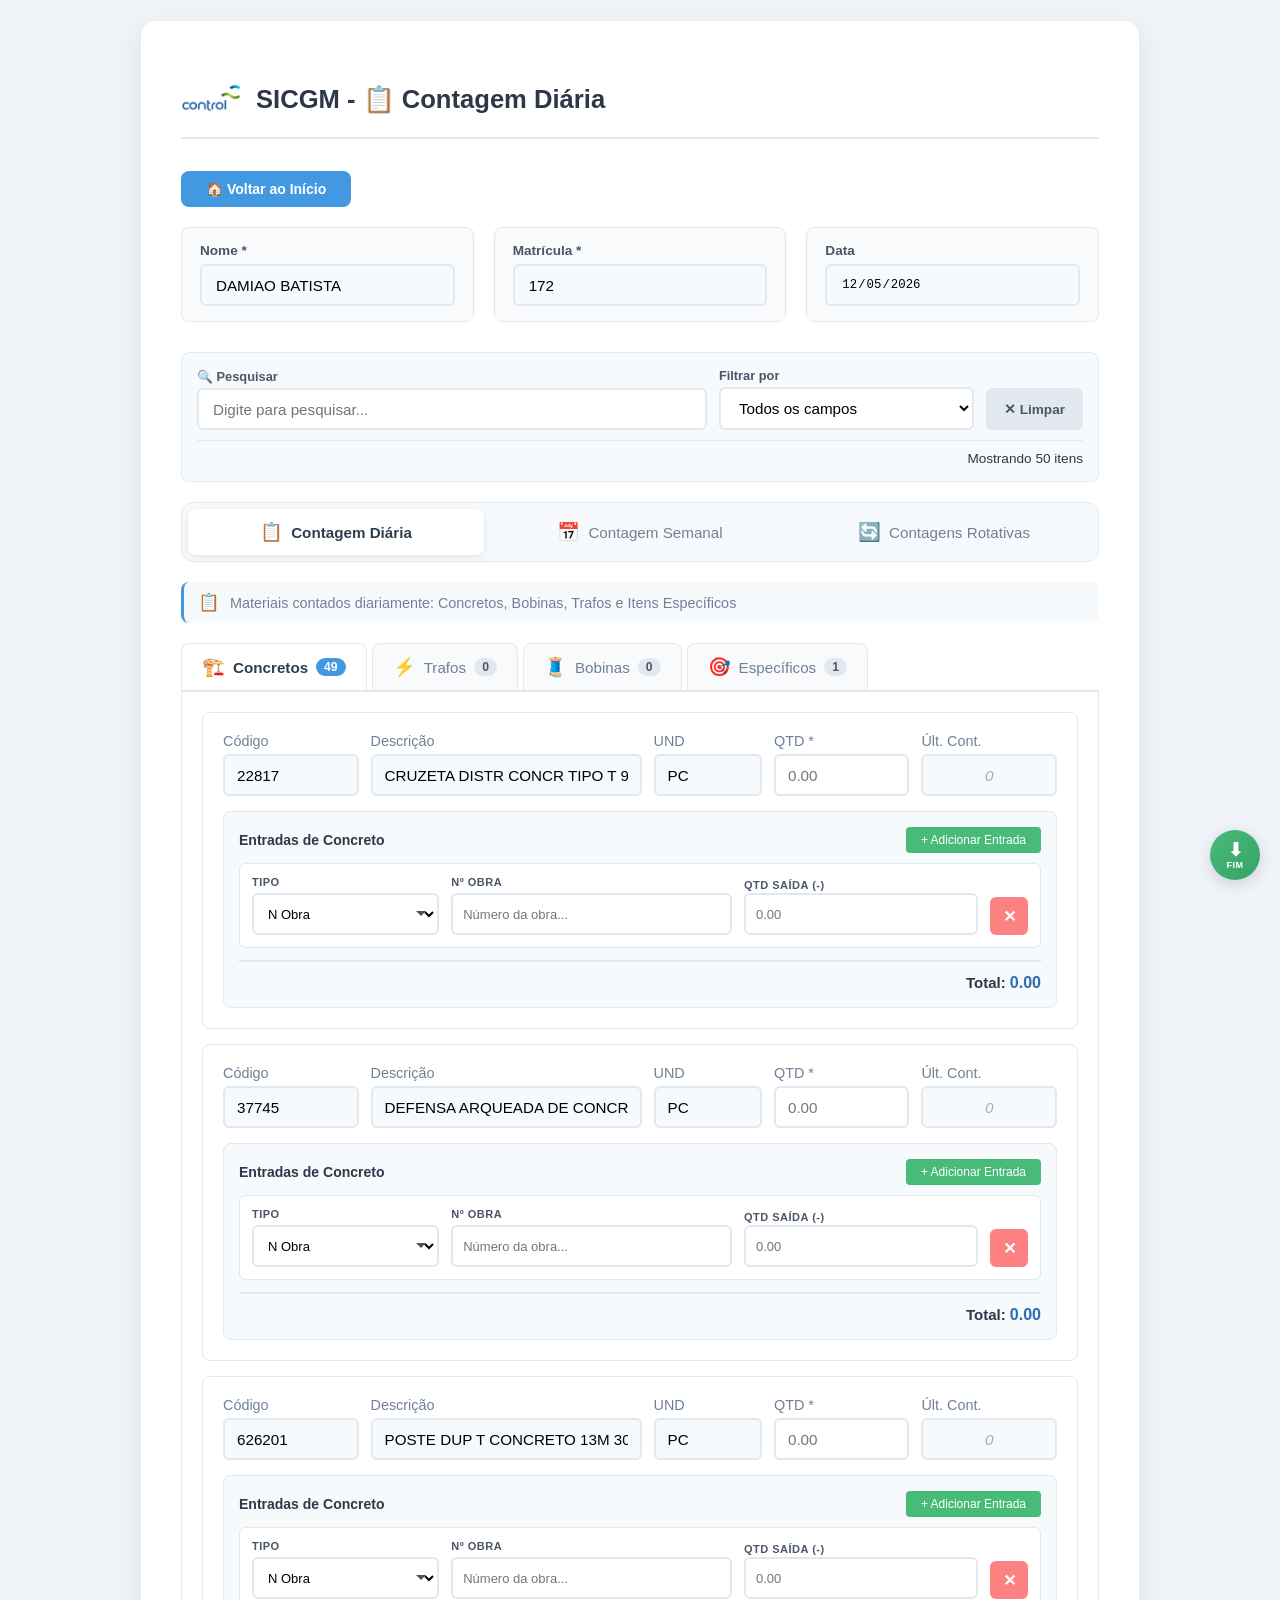
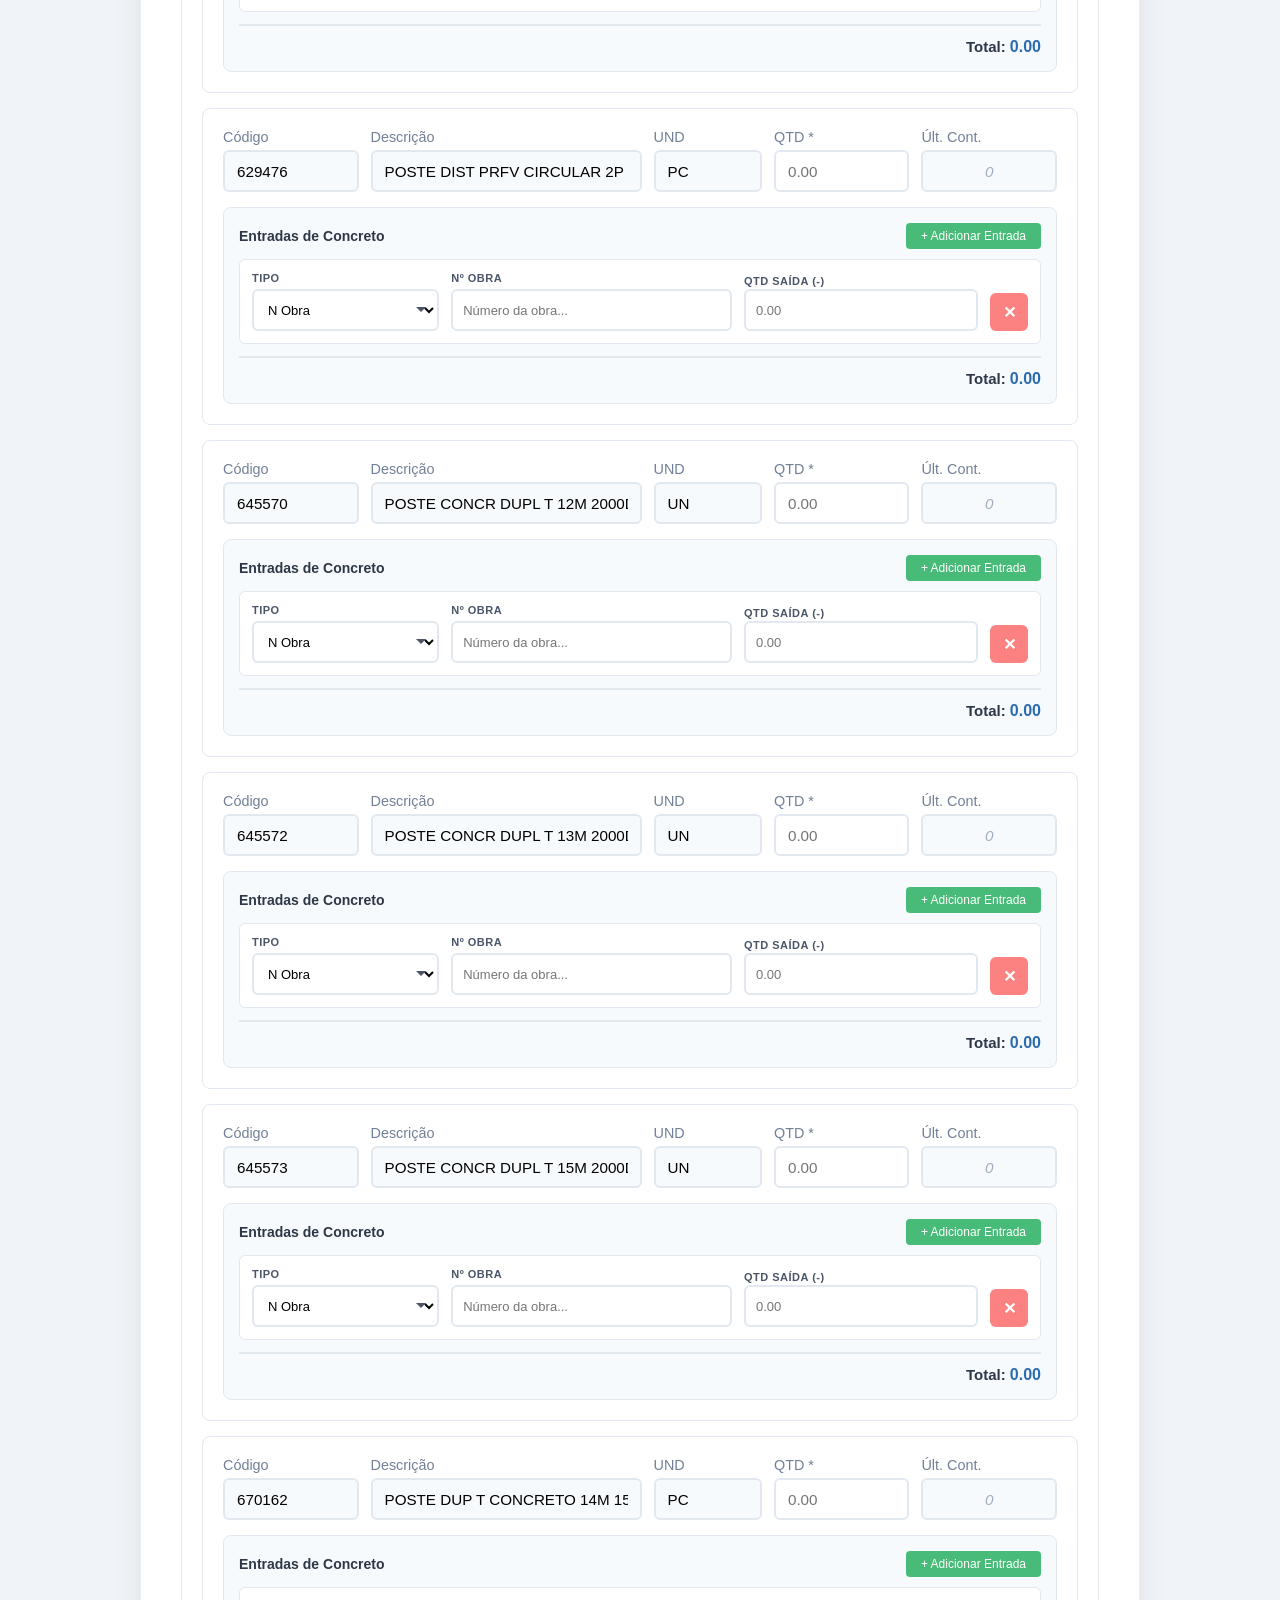
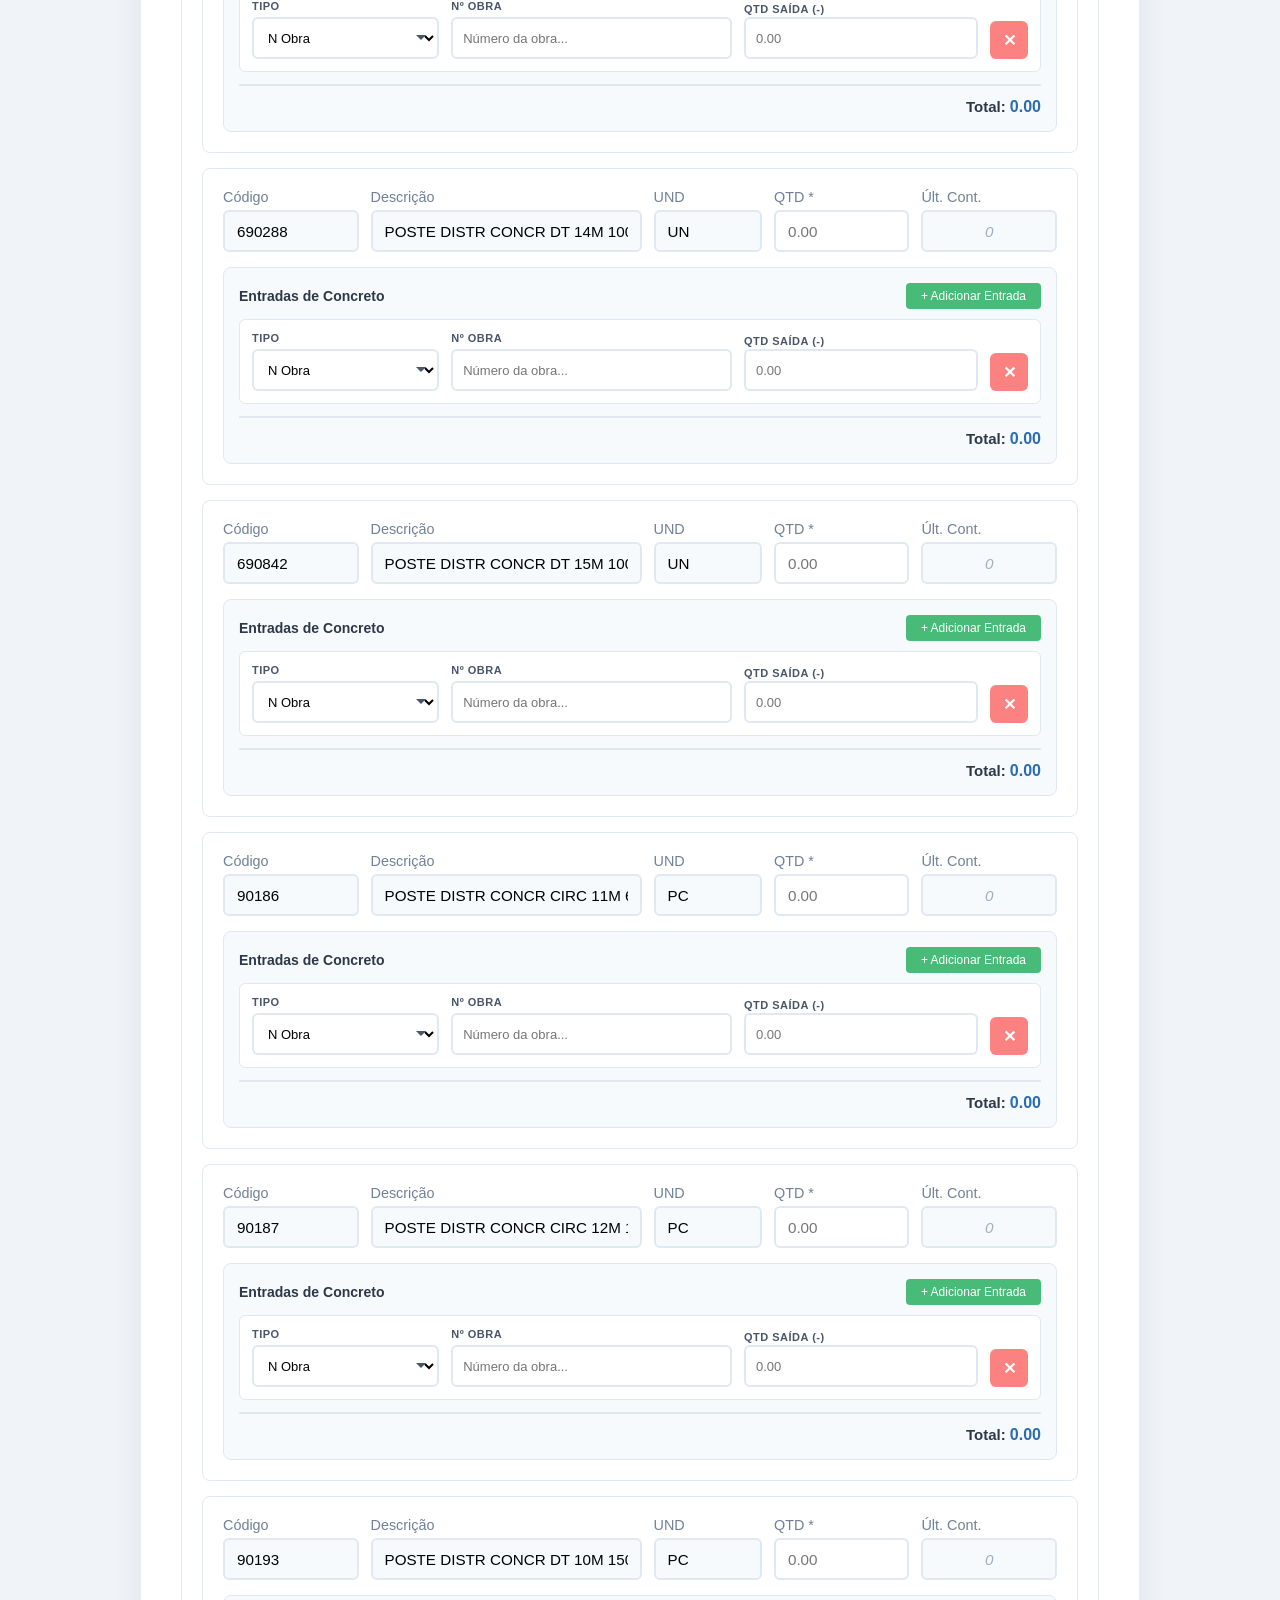
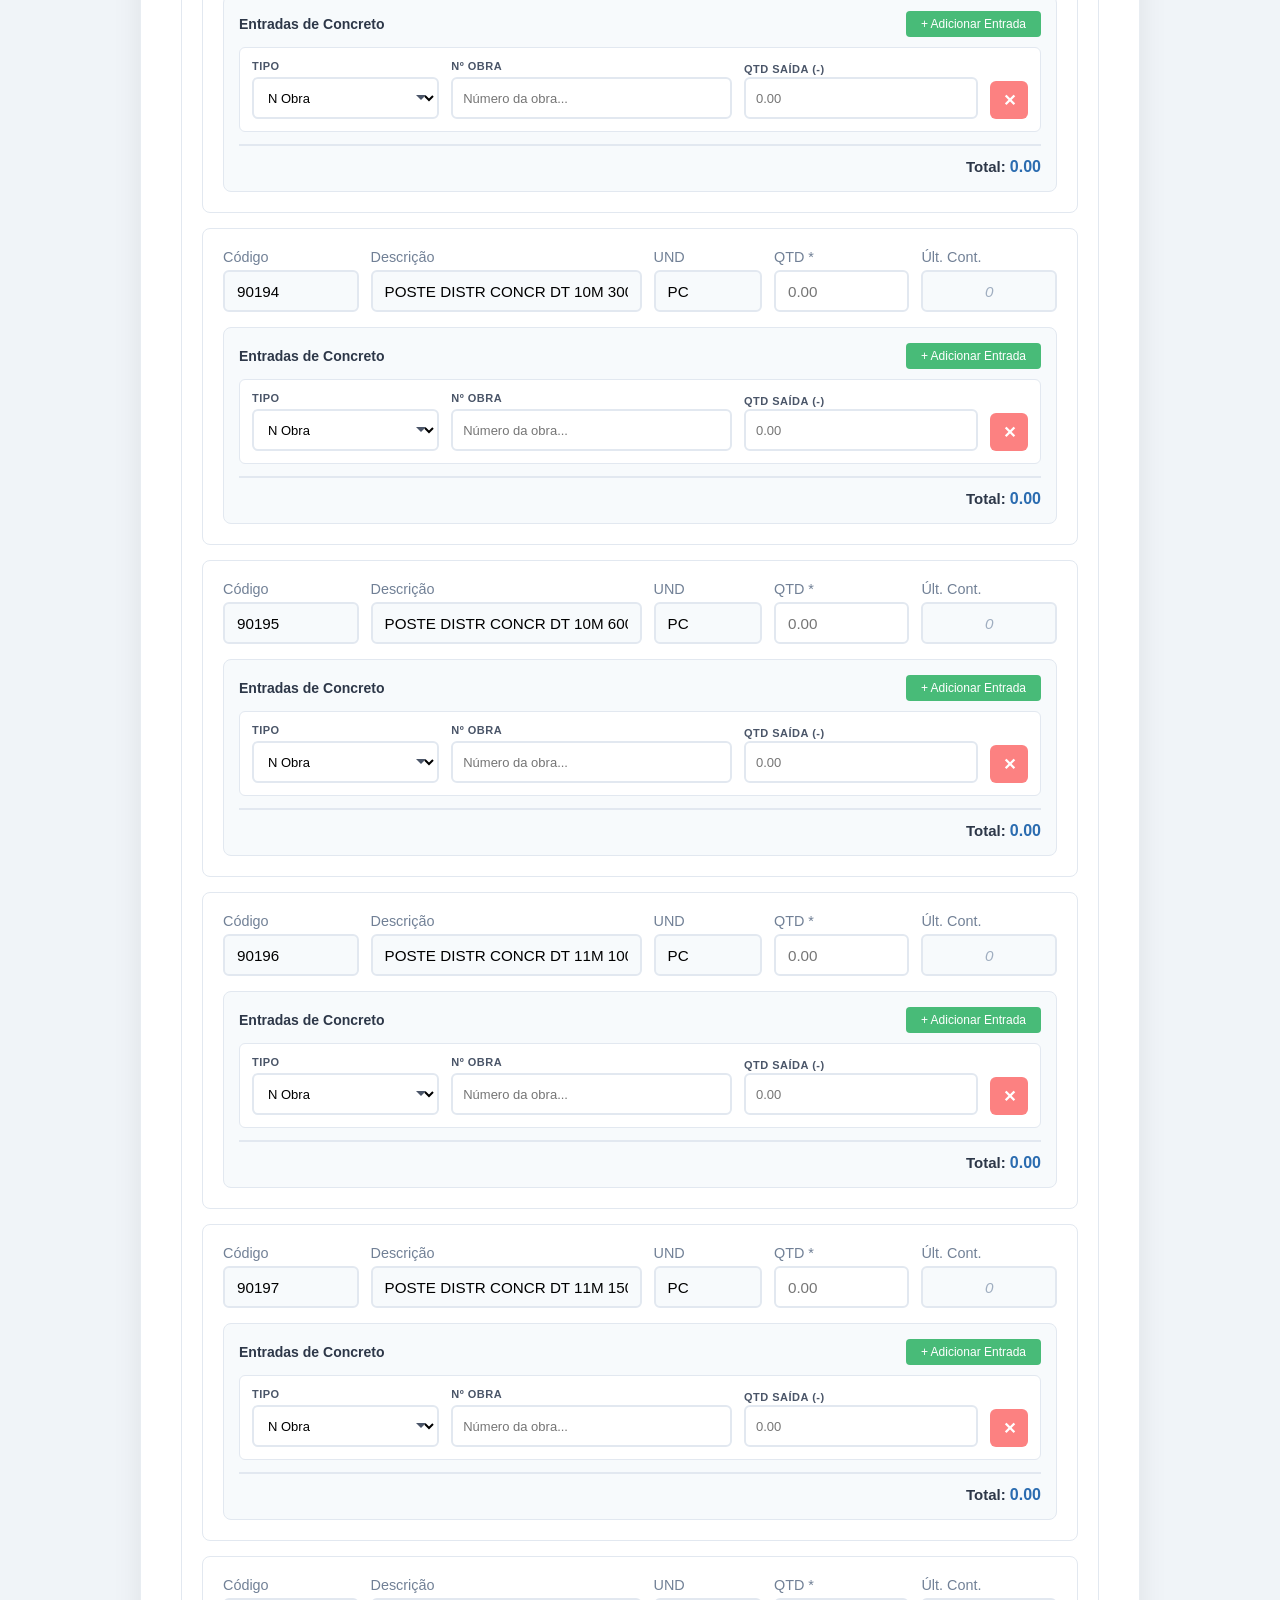
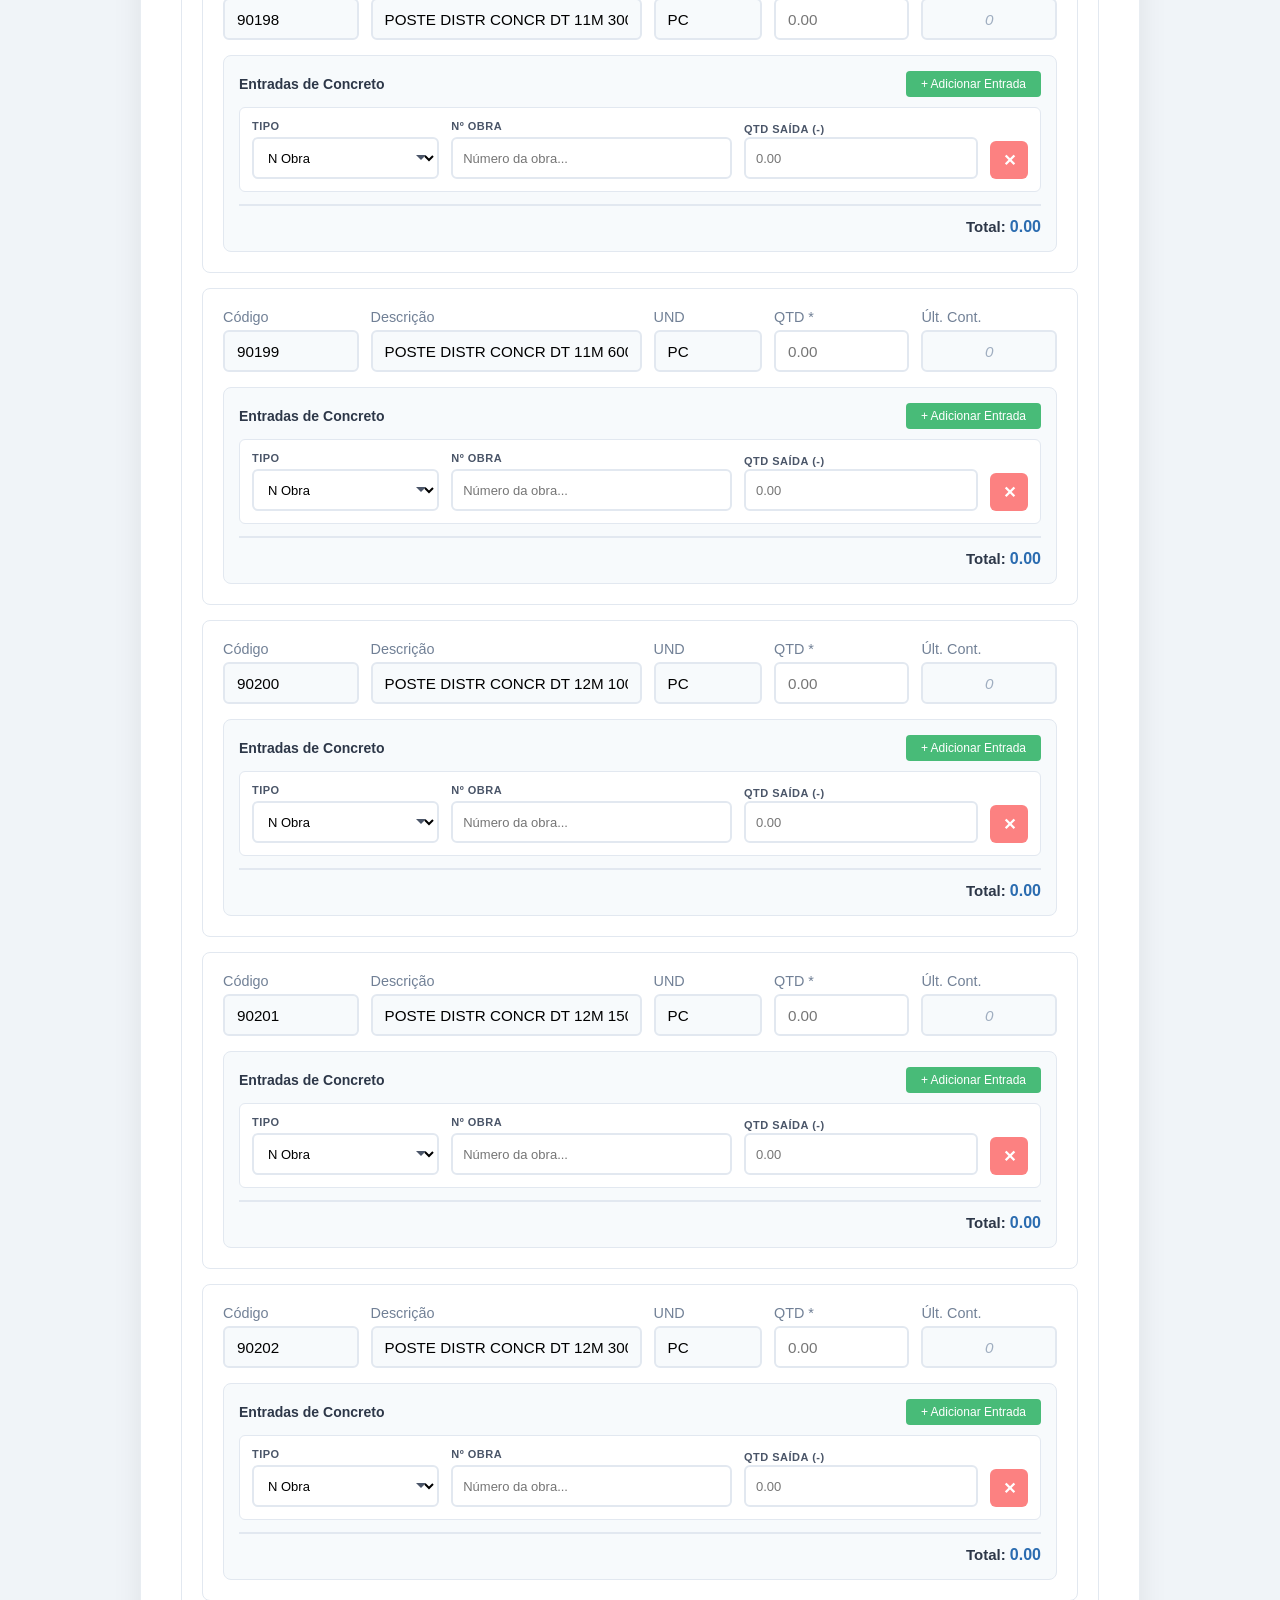
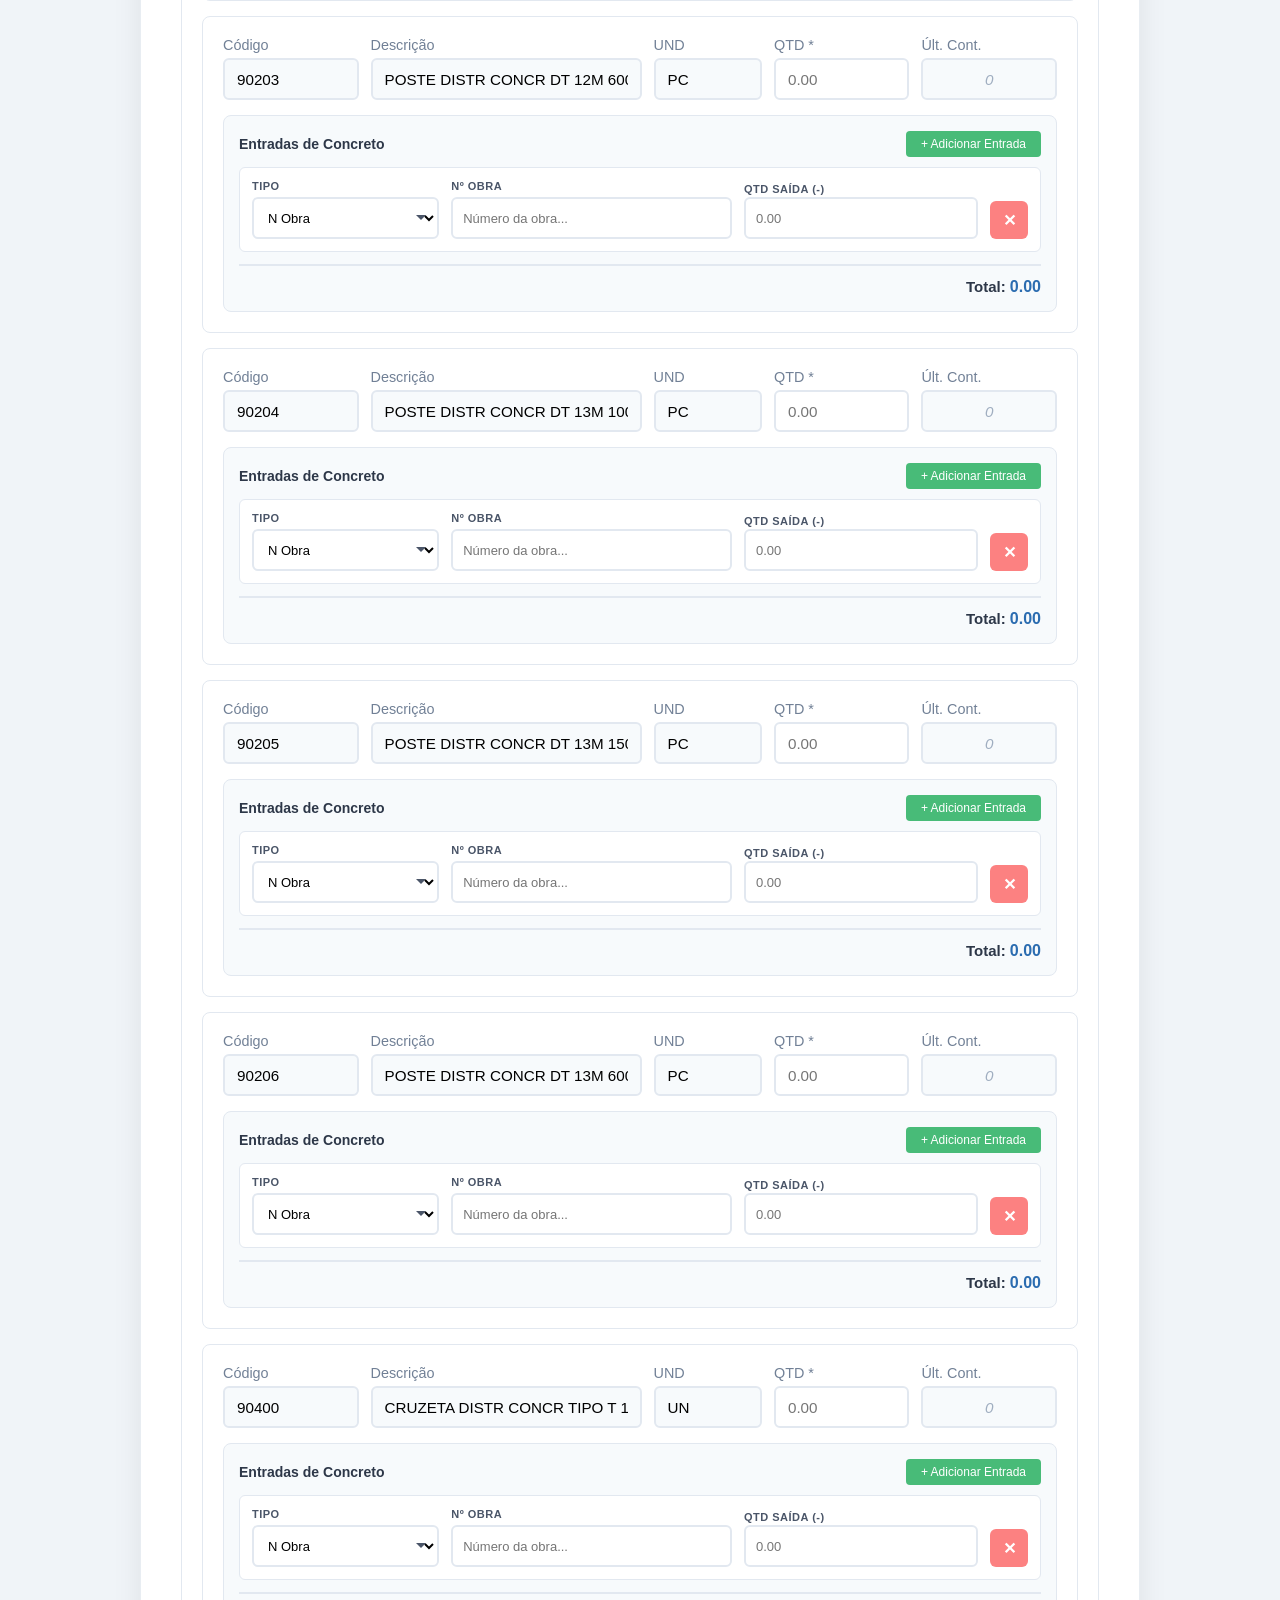
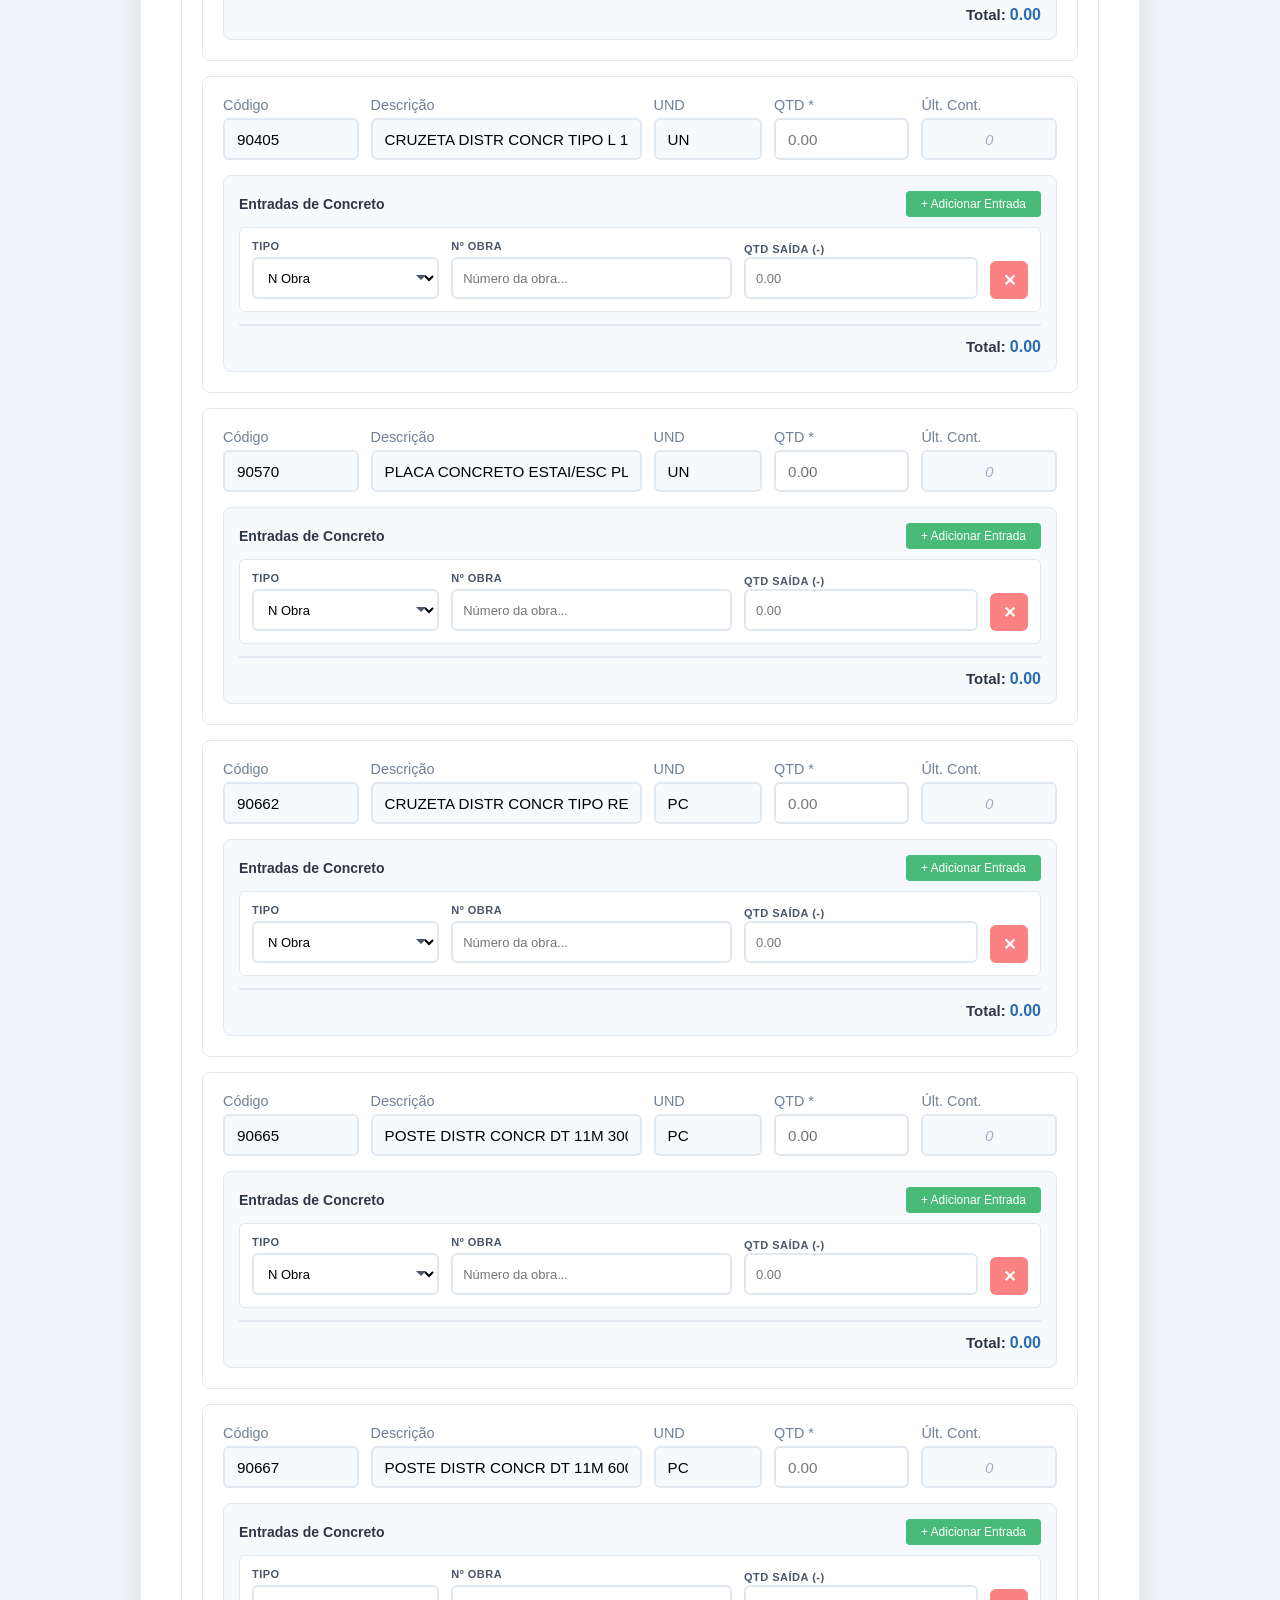
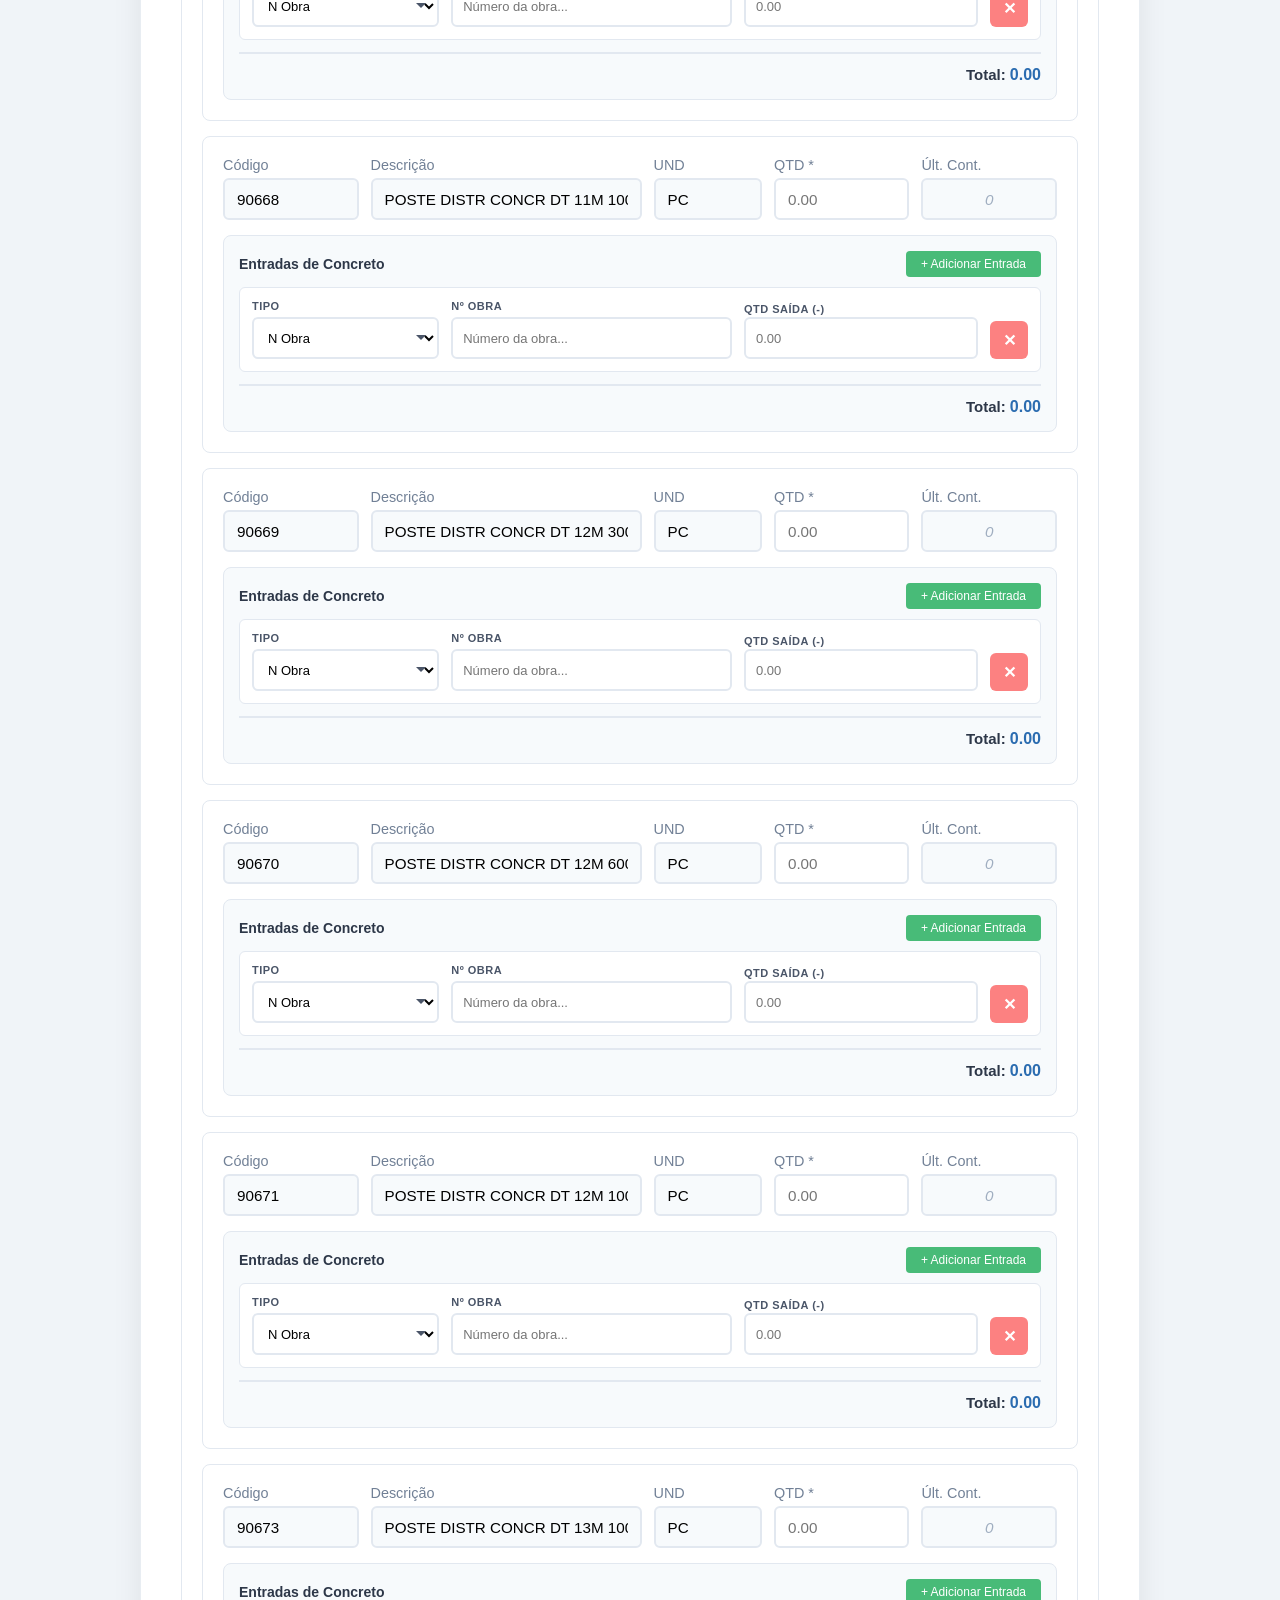
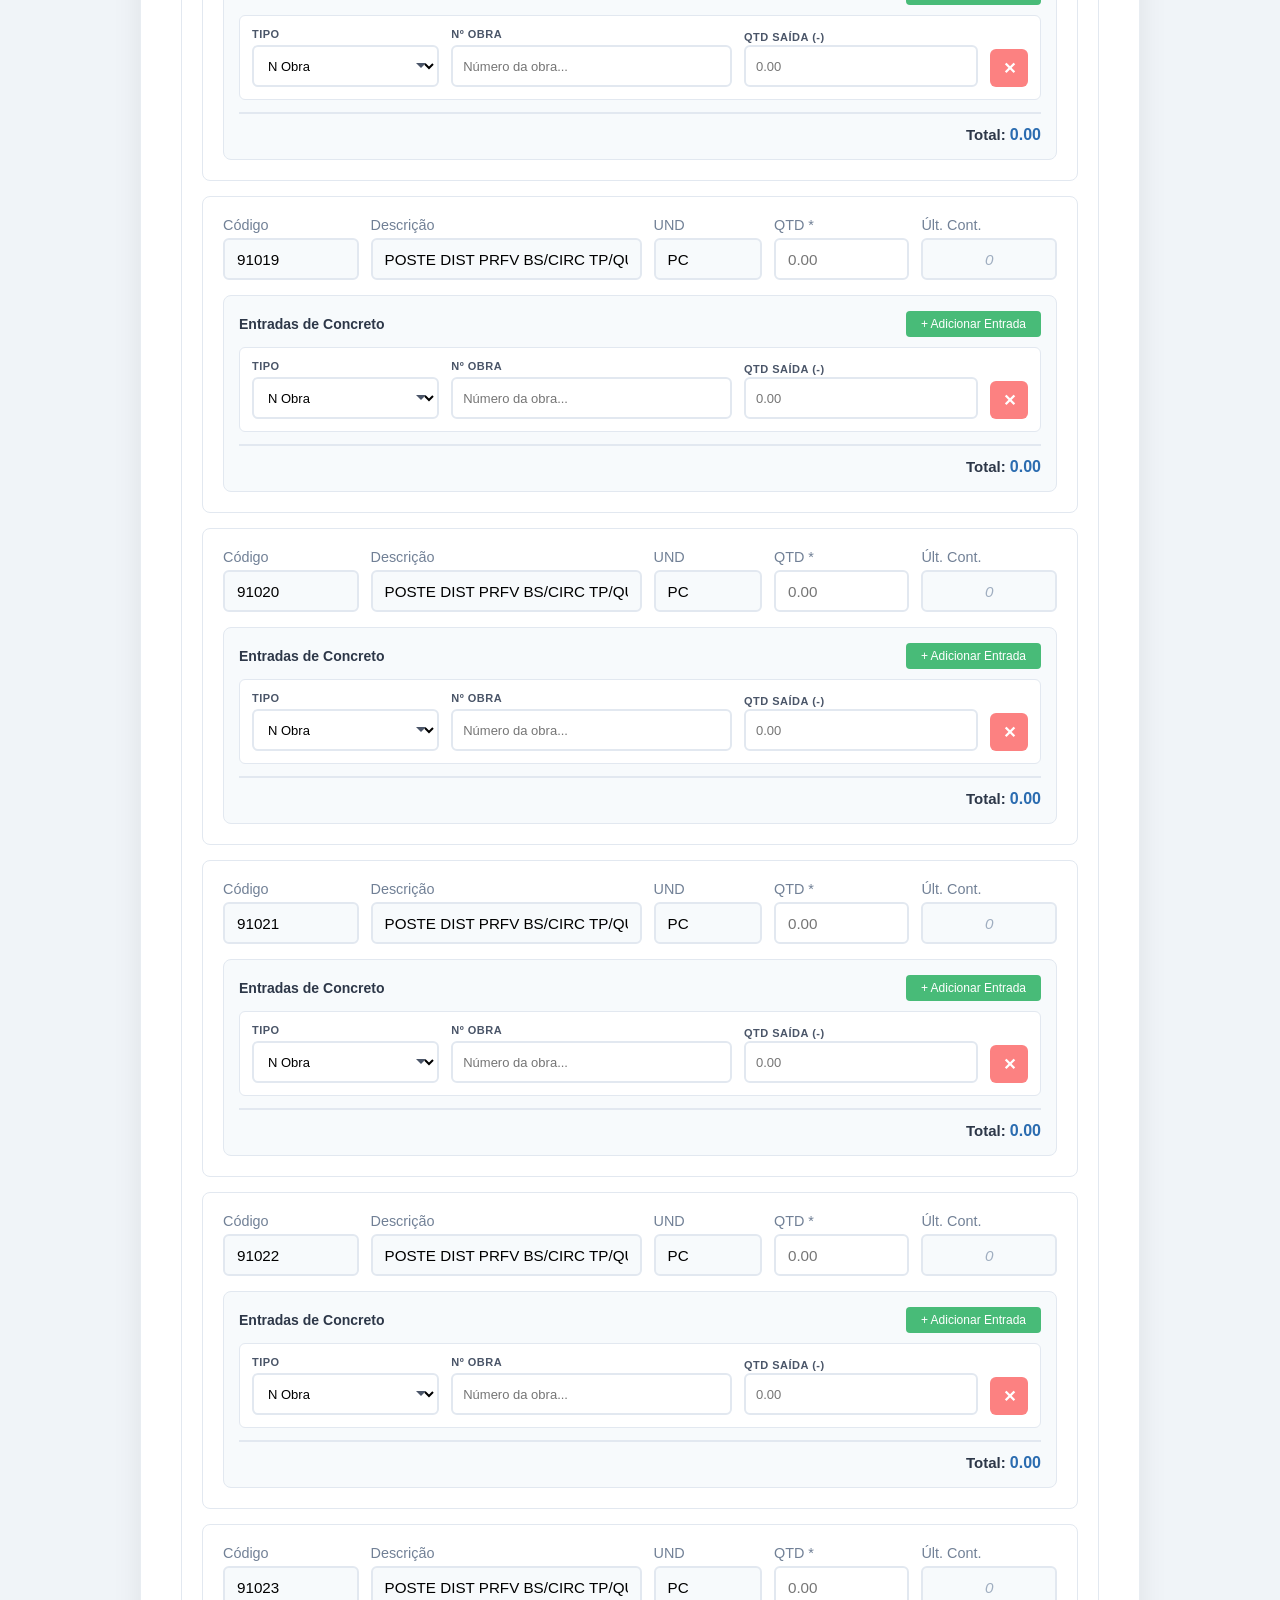
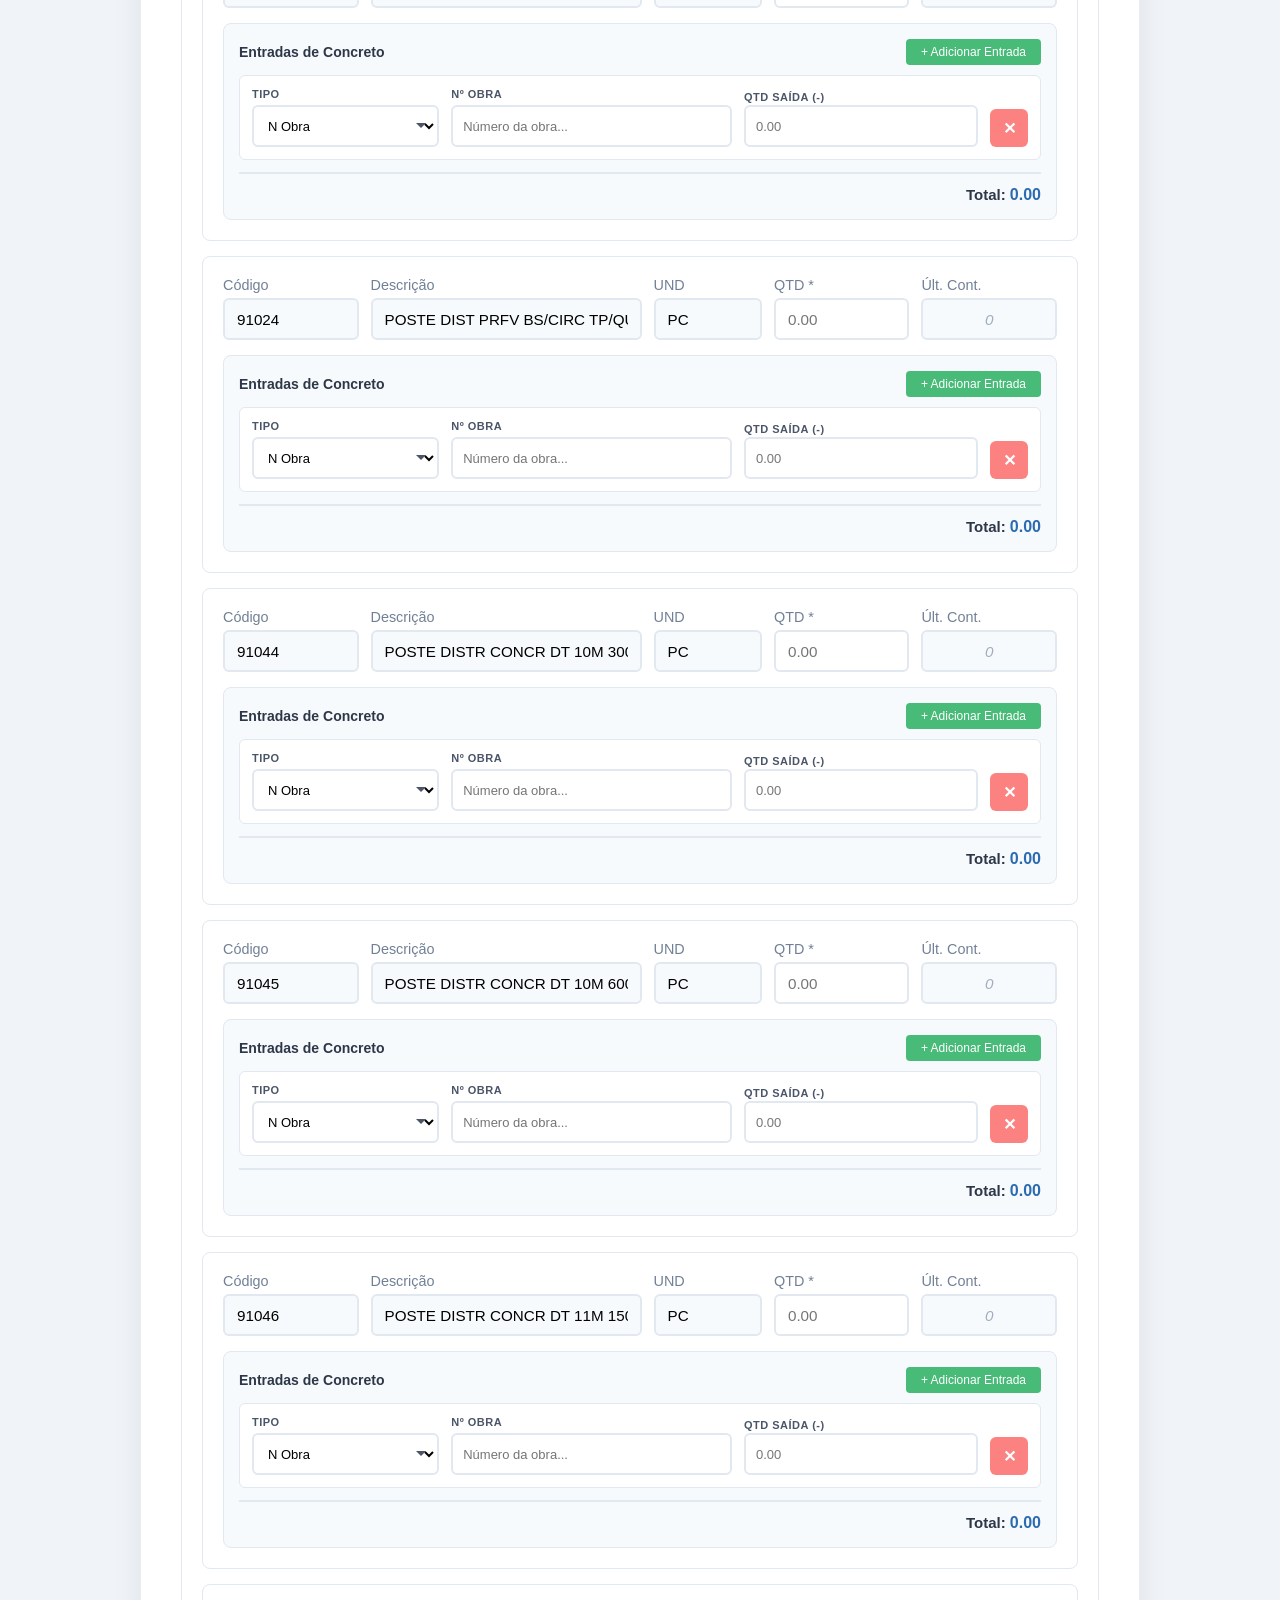
==== commit 10b1438a: "fix. função dar baixa" ====
--- a/contagem-diaria/index.html
+++ b/contagem-diaria/index.html
@@ -29,7 +29,7 @@
     </button>
 
     <!-- ============================================ -->
-    <!-- MODAL DE CONFIRMAÇÃO DE BAIXA                -->
+    <!-- MODAL DE CONFIRMAÇÃO DE BAIXA - CORRIGIDO   -->
     <!-- ============================================ -->
     <div id="modal-baixa" class="modal-overlay">
         <div class="modal-container">
@@ -38,14 +38,15 @@
                 <h2 id="modal-title">Dar Baixa no Trafo</h2>
             </div>
             <div class="modal-body">
-                <p>Confirme a baixa do item abaixo. Esta ação <strong>desativará</strong> o item no sistema.</p>
+                <p>Confirme a baixa do item abaixo. Esta ação <strong>desativará</strong> o item no sistema e ele não poderá mais ser contado.</p>
                 <div class="item-info" id="modal-info">
-                    <span><span class="label">Código:</span> <span class="value">-</span></span>
-                    <span><span class="label">Descrição:</span> <span class="value">-</span></span>
+                    <span><span class="label">Código:</span> <span class="value" id="modal-codigo">-</span></span>
+                    <span><span class="label">Descrição:</span> <span class="value" id="modal-descricao">-</span></span>
+                    <span id="modal-tombamento-row" style="display: none;"><span class="label">Tombamento:</span> <span class="value" id="modal-tombamento">-</span></span>
                 </div>
                 <label for="modal-n-obra">Nº da Obra *</label>
                 <input type="text" id="modal-n-obra" placeholder="Digite o número da obra..." autocomplete="off">
-                <div id="modal-error" style="display: none; color: #E53E3E; font-size: 0.85em; margin-top: 6px; font-weight: 500;">
+                <div id="modal-error" class="modal-error">
                     ⚠️ O Nº da Obra é obrigatório.
                 </div>
             </div>
--- a/css/contagem-diaria.css
+++ b/css/contagem-diaria.css
@@ -1518,4 +1518,426 @@
         font-size: 0.75em;
         min-height: 32px;
     }
+}
+
+/* ============================================ */
+/* MODAL DE CONFIRMAÇÃO DE BAIXA - CORRIGIDO   */
+/* ============================================ */
+
+.modal-overlay {
+    display: none;
+    position: fixed;
+    top: 0;
+    left: 0;
+    width: 100%;
+    height: 100%;
+    background: rgba(0, 0, 0, 0.6);
+    backdrop-filter: blur(4px);
+    z-index: 10000;
+    justify-content: center;
+    align-items: center;
+    animation: fadeInModal 0.3s ease-out;
+    padding: 20px;
+}
+
+.modal-overlay.active {
+    display: flex;
+}
+
+@keyframes fadeInModal {
+    from {
+        opacity: 0;
+    }
+    to {
+        opacity: 1;
+    }
+}
+
+.modal-container {
+    background: #FFFFFF;
+    border-radius: 16px;
+    padding: 30px 35px;
+    max-width: 480px;
+    width: 100%;
+    box-shadow: 0 20px 60px rgba(0, 0, 0, 0.3);
+    position: relative;
+    animation: slideUpModal 0.3s ease-out;
+    max-height: 90vh;
+    overflow-y: auto;
+}
+
+@keyframes slideUpModal {
+    from {
+        opacity: 0;
+        transform: translateY(30px) scale(0.95);
+    }
+    to {
+        opacity: 1;
+        transform: translateY(0) scale(1);
+    }
+}
+
+.modal-header {
+    display: flex;
+    align-items: center;
+    gap: 14px;
+    margin-bottom: 20px;
+    padding-bottom: 15px;
+    border-bottom: 2px solid #F0F4F8;
+}
+
+.modal-header .modal-icon {
+    font-size: 32px;
+    line-height: 1;
+    background: #FFF5F5;
+    width: 50px;
+    height: 50px;
+    display: flex;
+    align-items: center;
+    justify-content: center;
+    border-radius: 50%;
+}
+
+.modal-header h2 {
+    color: #2D3748;
+    font-size: 1.3em;
+    margin: 0;
+    font-weight: 700;
+}
+
+.modal-body {
+    margin-bottom: 25px;
+}
+
+.modal-body p {
+    color: #4A5568;
+    font-size: 0.95em;
+    line-height: 1.6;
+    margin: 0 0 18px 0;
+}
+
+.modal-body .item-info {
+    background: #F7FAFC;
+    border-radius: 10px;
+    padding: 14px 18px;
+    border: 1px solid #E2E8F0;
+    margin-bottom: 18px;
+}
+
+.modal-body .item-info span {
+    display: block;
+    font-size: 0.9em;
+    color: #4A5568;
+    padding: 3px 0;
+}
+
+.modal-body .item-info .label {
+    font-weight: 600;
+    color: #2D3748;
+    min-width: 70px;
+    display: inline-block;
+}
+
+.modal-body .item-info .value {
+    color: #2B6CB0;
+    font-weight: 500;
+}
+
+.modal-body label {
+    display: block;
+    font-weight: 600;
+    color: #2D3748;
+    font-size: 0.9em;
+    margin-bottom: 6px;
+}
+
+.modal-body label::after {
+    content: ' *';
+    color: #E53E3E;
+}
+
+.modal-body input {
+    width: 100%;
+    padding: 12px 16px;
+    border: 2px solid #E2E8F0;
+    border-radius: 10px;
+    font-size: 1em;
+    transition: all 0.3s ease;
+    outline: none;
+    background: #FFFFFF;
+    box-sizing: border-box;
+}
+
+.modal-body input:focus {
+    border-color: #4299E1;
+    box-shadow: 0 0 0 3px rgba(66, 153, 225, 0.15);
+}
+
+.modal-body input.input-error {
+    border-color: #FC8181;
+    background: #FFF5F5;
+    box-shadow: 0 0 0 3px rgba(252, 129, 129, 0.15);
+}
+
+.modal-error {
+    display: none;
+    color: #E53E3E;
+    font-size: 0.85em;
+    margin-top: 8px;
+    font-weight: 500;
+    padding: 8px 12px;
+    background: #FFF5F5;
+    border-radius: 6px;
+    border-left: 3px solid #E53E3E;
+}
+
+.modal-error.show {
+    display: block;
+}
+
+.modal-footer {
+    display: flex;
+    gap: 12px;
+    justify-content: flex-end;
+    padding-top: 20px;
+    border-top: 2px solid #F0F4F8;
+}
+
+.modal-footer button {
+    padding: 12px 28px;
+    border: none;
+    border-radius: 10px;
+    font-weight: 600;
+    font-size: 0.95em;
+    cursor: pointer;
+    transition: all 0.3s ease;
+    min-width: 120px;
+}
+
+.modal-footer .btn-modal-cancelar {
+    background: #EDF2F7;
+    color: #4A5568;
+}
+
+.modal-footer .btn-modal-cancelar:hover {
+    background: #E2E8F0;
+    transform: translateY(-2px);
+}
+
+.modal-footer .btn-modal-confirmar {
+    background: #E53E3E;
+    color: white;
+    box-shadow: 0 4px 12px rgba(229, 62, 62, 0.3);
+}
+
+.modal-footer .btn-modal-confirmar:hover {
+    background: #C53030;
+    transform: translateY(-2px);
+    box-shadow: 0 6px 20px rgba(229, 62, 62, 0.4);
+}
+
+.modal-footer .btn-modal-confirmar:disabled {
+    opacity: 0.6;
+    cursor: not-allowed;
+    transform: none;
+    box-shadow: none;
+}
+
+/* ============================================ */
+/* BOTÃO DAR BAIXA - CORRIGIDO                  */
+/* ============================================ */
+
+.btn-dar-baixa {
+    background: #E53E3E;
+    color: white;
+    border: none;
+    padding: 8px 18px;
+    border-radius: 8px;
+    cursor: pointer;
+    font-size: 0.8em;
+    font-weight: 600;
+    transition: all 0.3s ease;
+    display: inline-flex;
+    align-items: center;
+    gap: 6px;
+    min-height: 36px;
+    box-shadow: 0 2px 8px rgba(229, 62, 62, 0.25);
+}
+
+.btn-dar-baixa:hover:not(:disabled) {
+    background: #C53030;
+    transform: scale(1.05);
+    box-shadow: 0 4px 15px rgba(229, 62, 62, 0.35);
+}
+
+.btn-dar-baixa:active:not(:disabled) {
+    transform: scale(0.95);
+}
+
+.btn-dar-baixa:disabled {
+    background: #A0AEC0;
+    cursor: not-allowed;
+    transform: none;
+    box-shadow: none;
+    opacity: 0.7;
+}
+
+.btn-dar-baixa.baixado {
+    background: #48BB78;
+}
+
+/* ============================================ */
+/* BADGE REGISTRADO / BAIXADO                   */
+/* ============================================ */
+
+.badge-registrado {
+    display: inline-block;
+    background: #48BB78;
+    color: white;
+    padding: 3px 12px;
+    border-radius: 12px;
+    font-size: 11px;
+    font-weight: 600;
+    margin-left: 10px;
+    white-space: nowrap;
+}
+
+.badge-registrado.baixado {
+    background: #E53E3E;
+}
+
+/* ============================================ */
+/* ITEM BAIXADO                                 */
+/* ============================================ */
+
+.material-item.item-baixado {
+    border-color: #E53E3E !important;
+    border-width: 2px !important;
+    border-style: solid !important;
+    background: #FFF5F5 !important;
+}
+
+.material-item.item-baixado .material-number {
+    color: #E53E3E !important;
+}
+
+.material-item.item-baixado .input-qtd,
+.material-item.item-baixado .input-extra,
+.material-item.item-baixado .input-trafo,
+.material-item.item-baixado .input-descricao,
+.material-item.item-baixado .input-justificativa {
+    background-color: #edf2f7 !important;
+    cursor: not-allowed !important;
+    opacity: 0.8;
+}
+
+.material-item.item-baixado select {
+    background-color: #edf2f7 !important;
+    cursor: not-allowed !important;
+    opacity: 0.8;
+}
+
+/* ============================================ */
+/* RESPONSIVIDADE DO MODAL                      */
+/* ============================================ */
+
+@media (max-width: 768px) {
+    .modal-container {
+        padding: 25px 20px;
+        max-width: 95%;
+    }
+    
+    .modal-header .modal-icon {
+        width: 40px;
+        height: 40px;
+        font-size: 24px;
+    }
+    
+    .modal-header h2 {
+        font-size: 1.1em;
+    }
+    
+    .modal-footer button {
+        padding: 10px 20px;
+        font-size: 0.85em;
+        min-width: 100px;
+    }
+}
+
+@media (max-width: 480px) {
+    .modal-container {
+        padding: 20px 16px;
+        max-width: 100%;
+        border-radius: 12px;
+    }
+    
+    .modal-header {
+        gap: 10px;
+        margin-bottom: 15px;
+        padding-bottom: 12px;
+    }
+    
+    .modal-header .modal-icon {
+        width: 36px;
+        height: 36px;
+        font-size: 20px;
+    }
+    
+    .modal-header h2 {
+        font-size: 1em;
+    }
+    
+    .modal-body p {
+        font-size: 0.85em;
+    }
+    
+    .modal-body .item-info {
+        padding: 10px 14px;
+    }
+    
+    .modal-body .item-info span {
+        font-size: 0.8em;
+    }
+    
+    .modal-body input {
+        padding: 10px 12px;
+        font-size: 0.9em;
+    }
+    
+    .modal-footer {
+        flex-direction: column;
+        gap: 8px;
+        padding-top: 15px;
+    }
+    
+    .modal-footer button {
+        width: 100%;
+        padding: 12px;
+        font-size: 0.9em;
+        min-width: unset;
+    }
+    
+    .btn-dar-baixa {
+        padding: 6px 14px;
+        font-size: 0.7em;
+        min-height: 30px;
+    }
+}
+
+@media (max-width: 360px) {
+    .modal-container {
+        padding: 15px 12px;
+    }
+    
+    .modal-header h2 {
+        font-size: 0.9em;
+    }
+    
+    .modal-body .item-info {
+        padding: 8px 10px;
+    }
+    
+    .modal-body .item-info span {
+        font-size: 0.75em;
+    }
 }
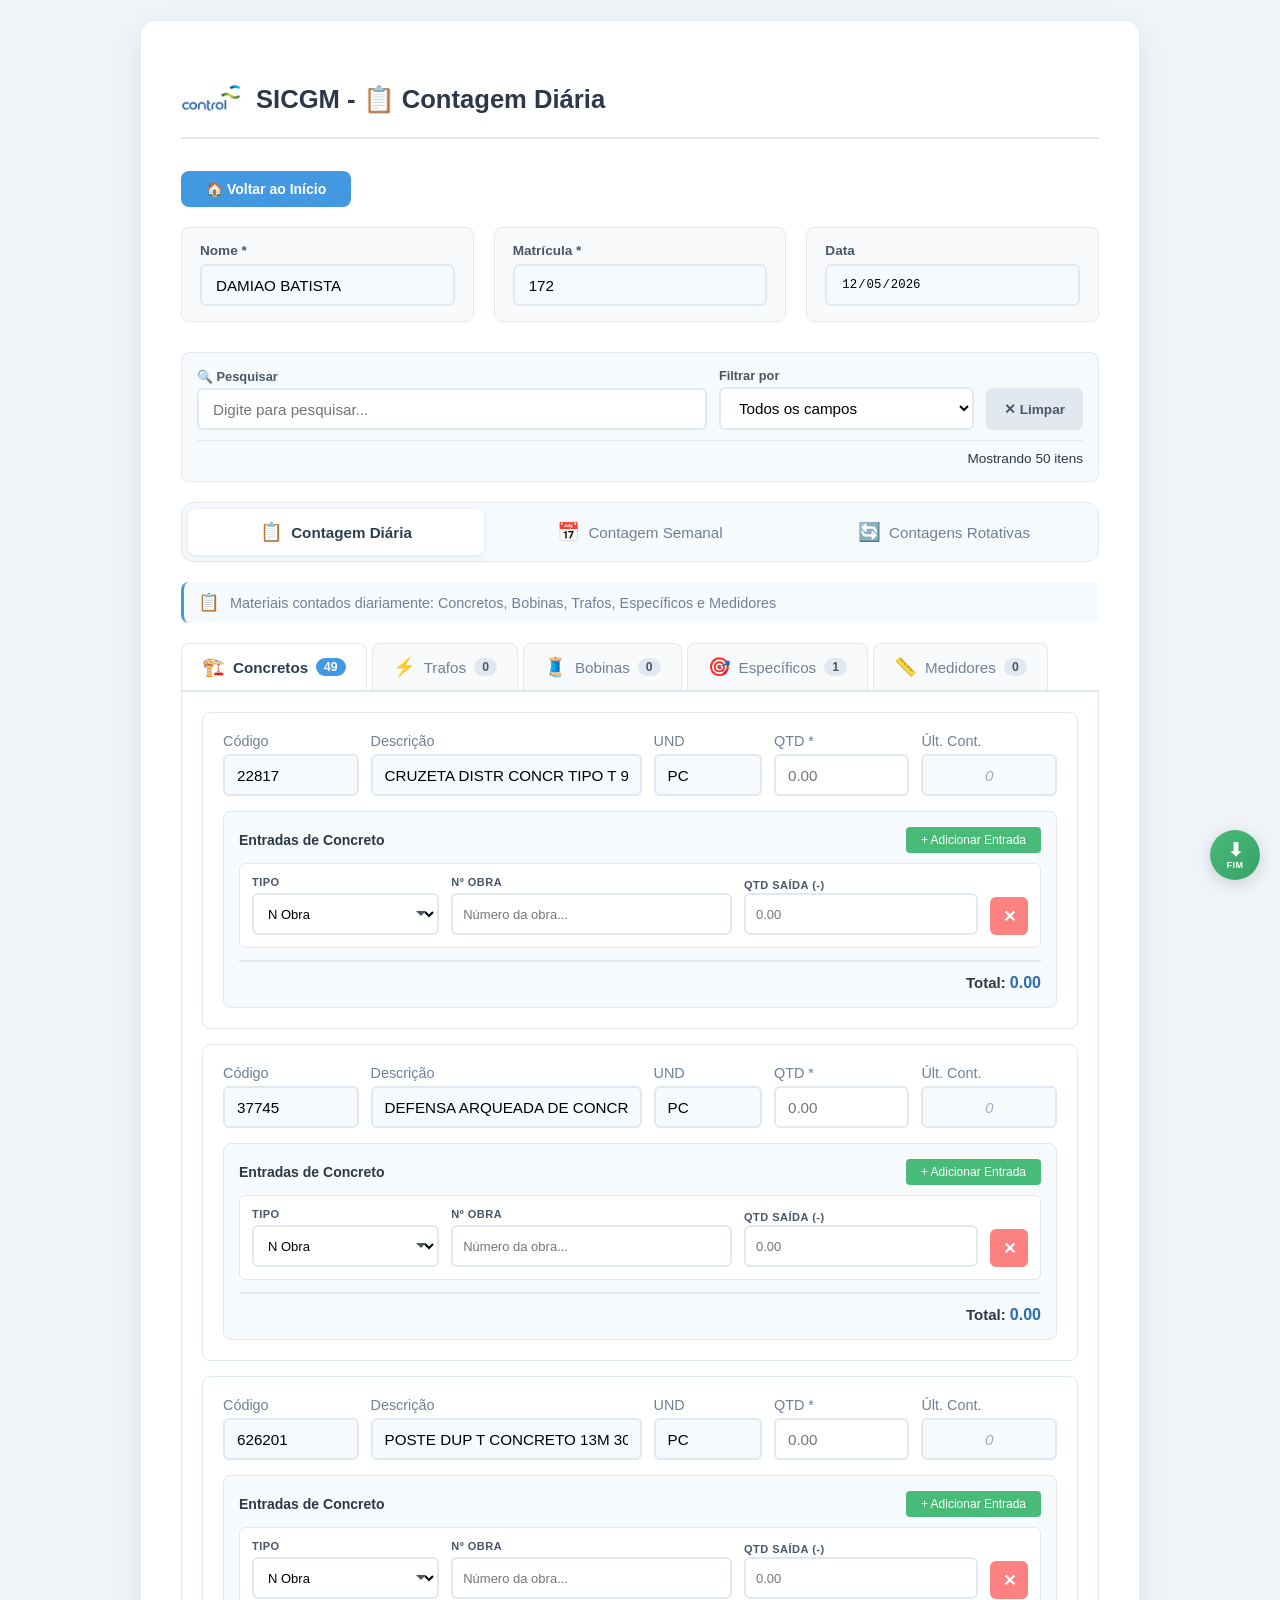
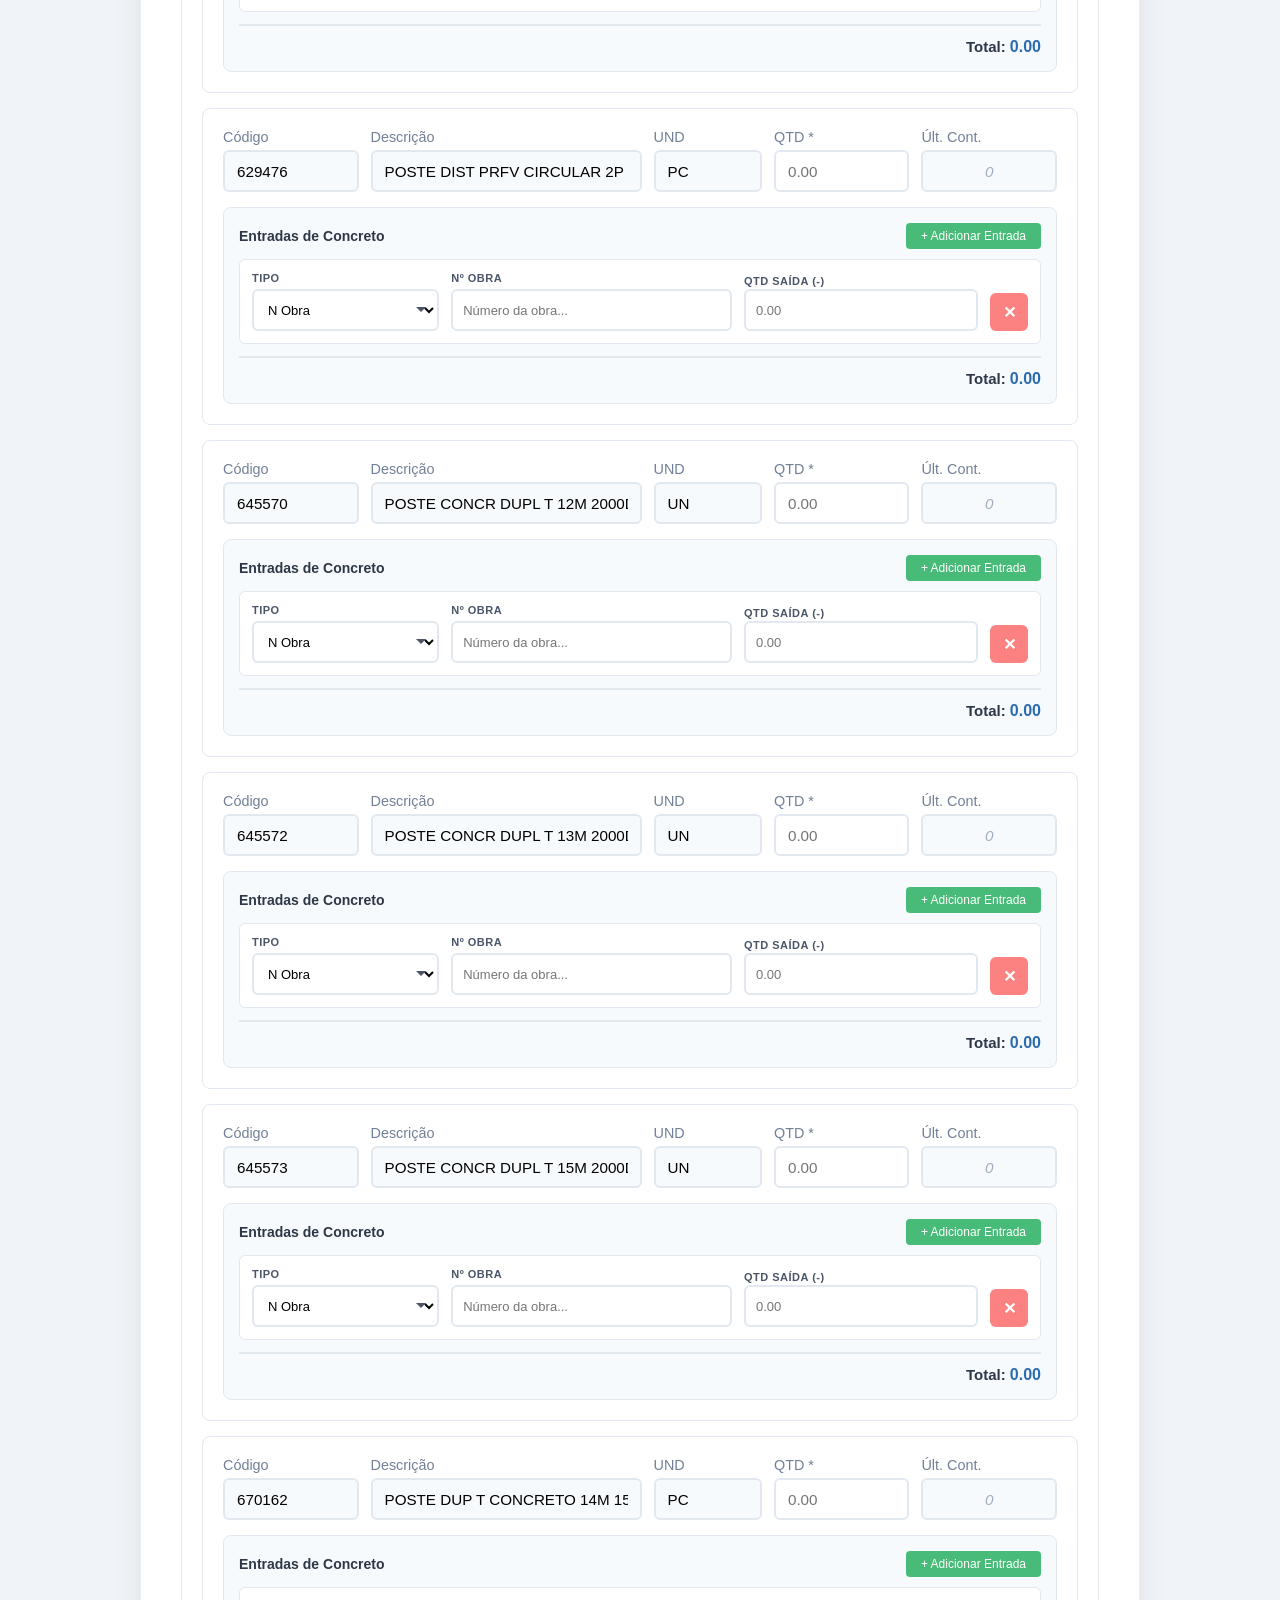
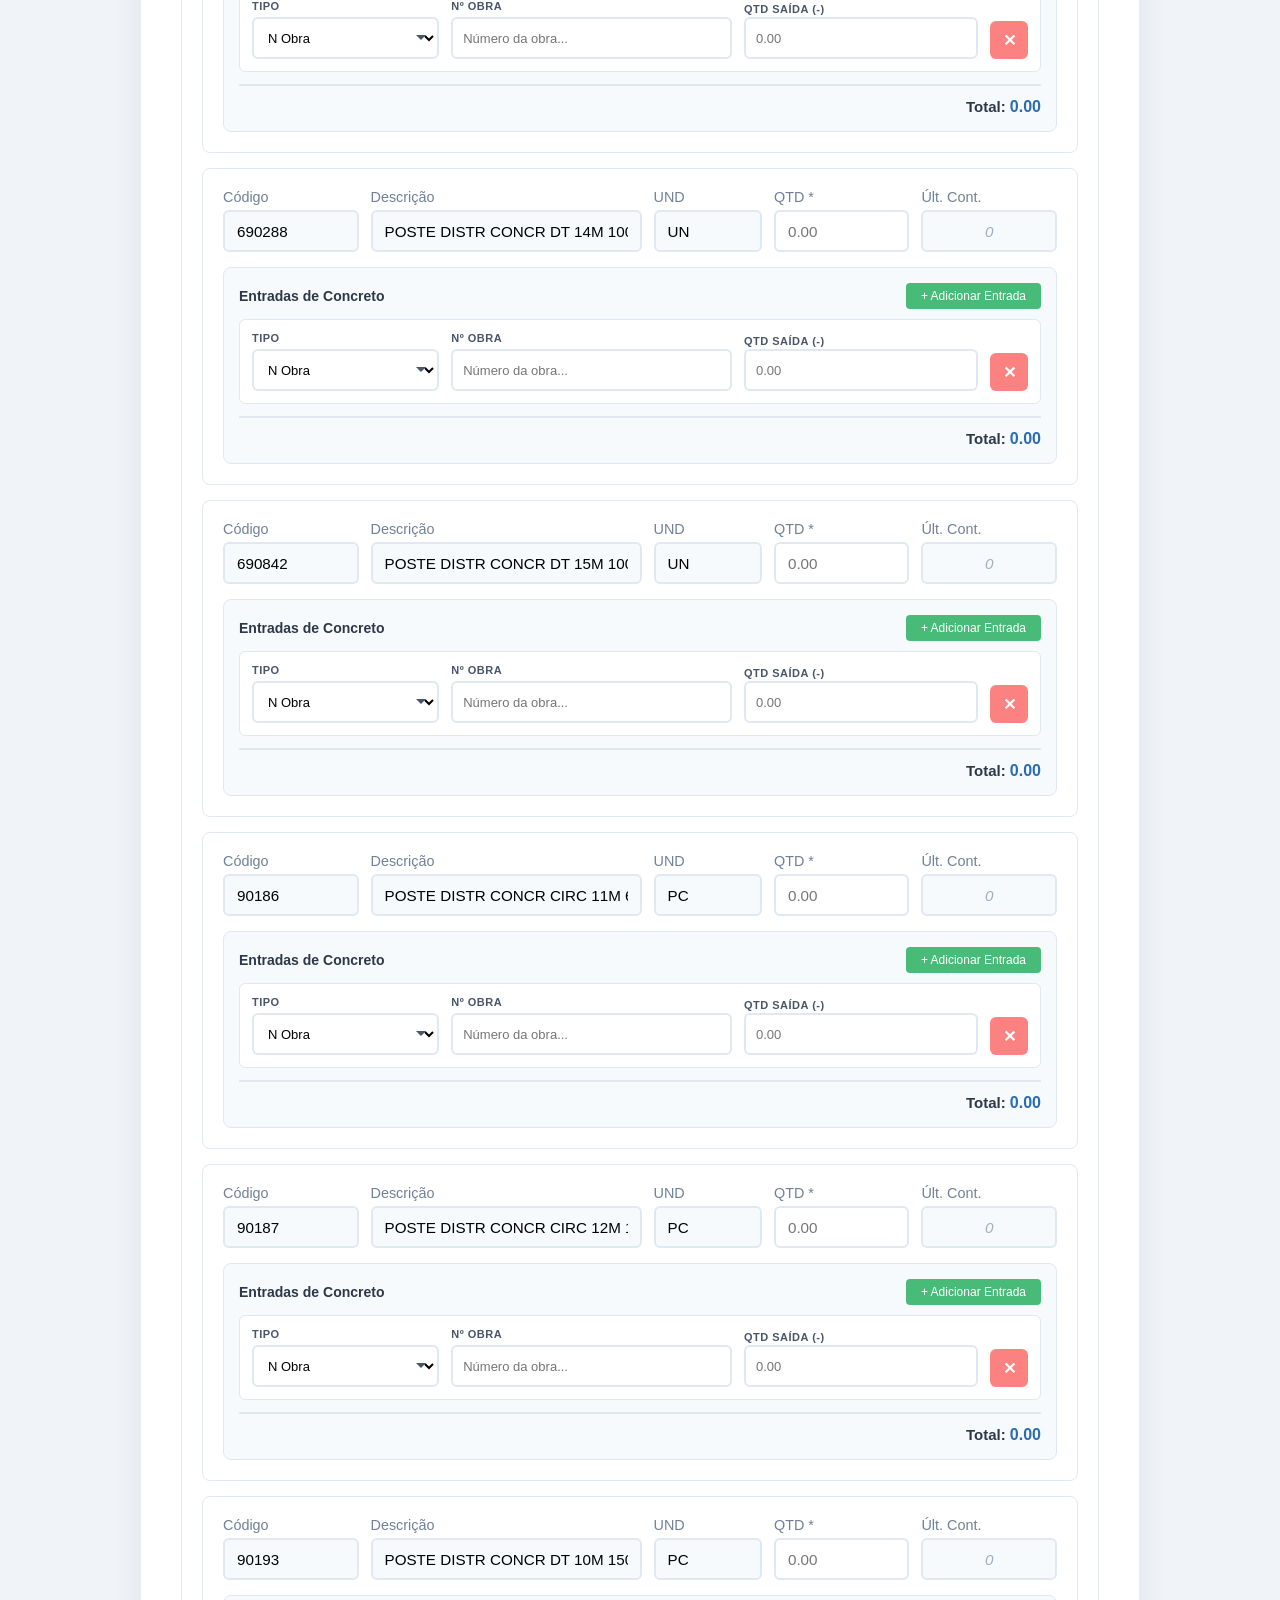
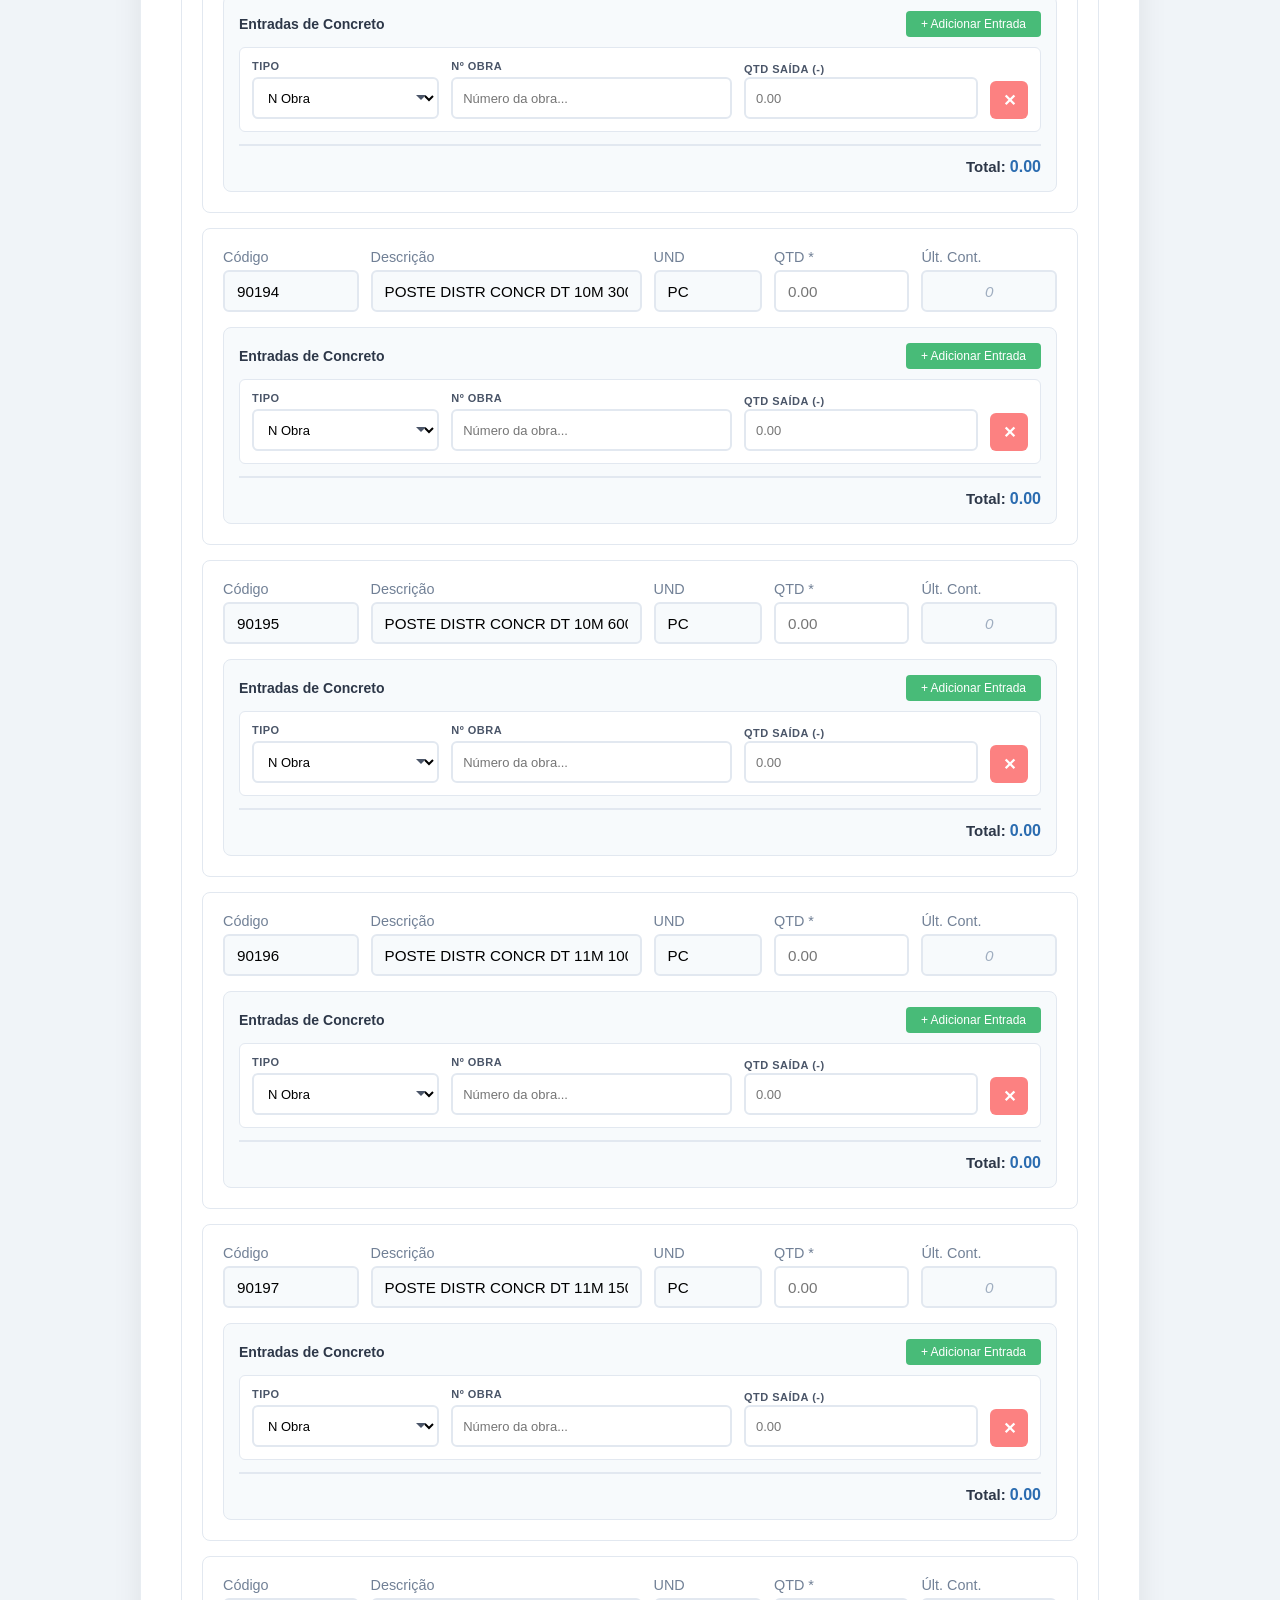
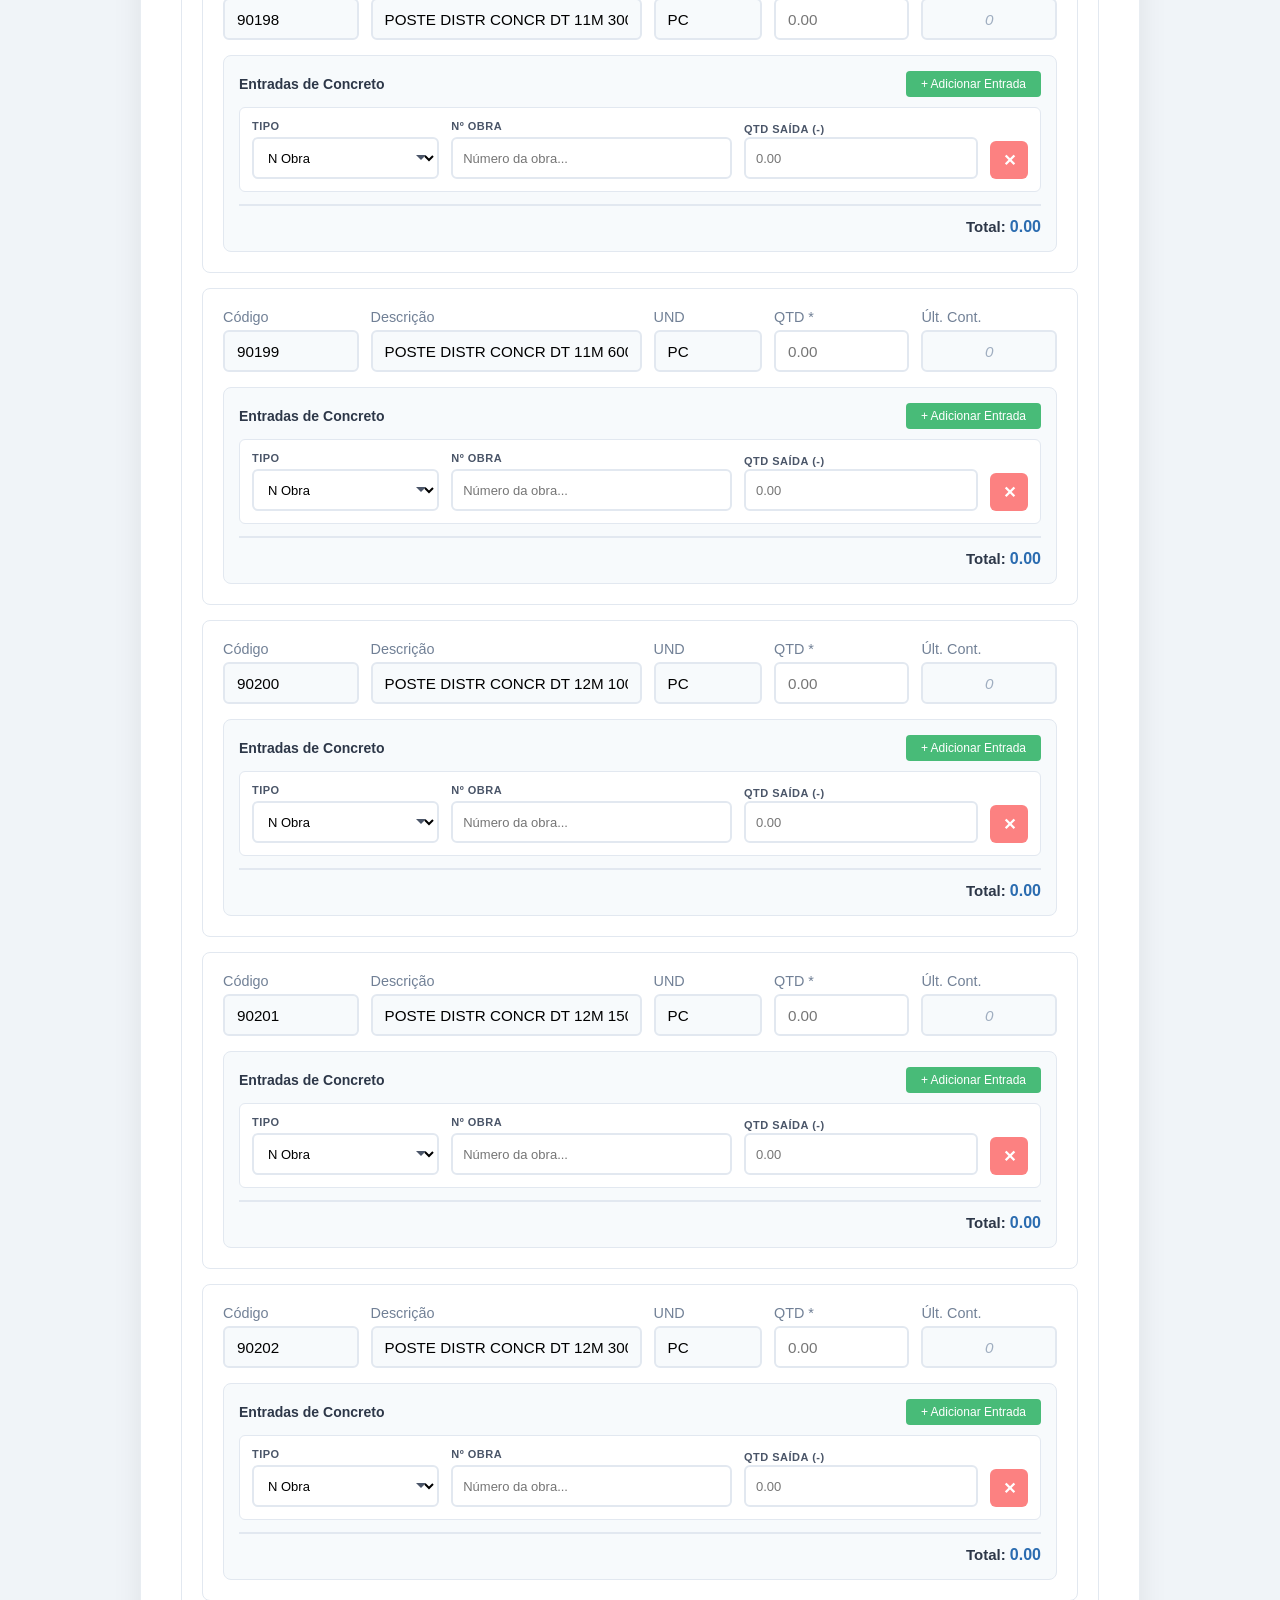
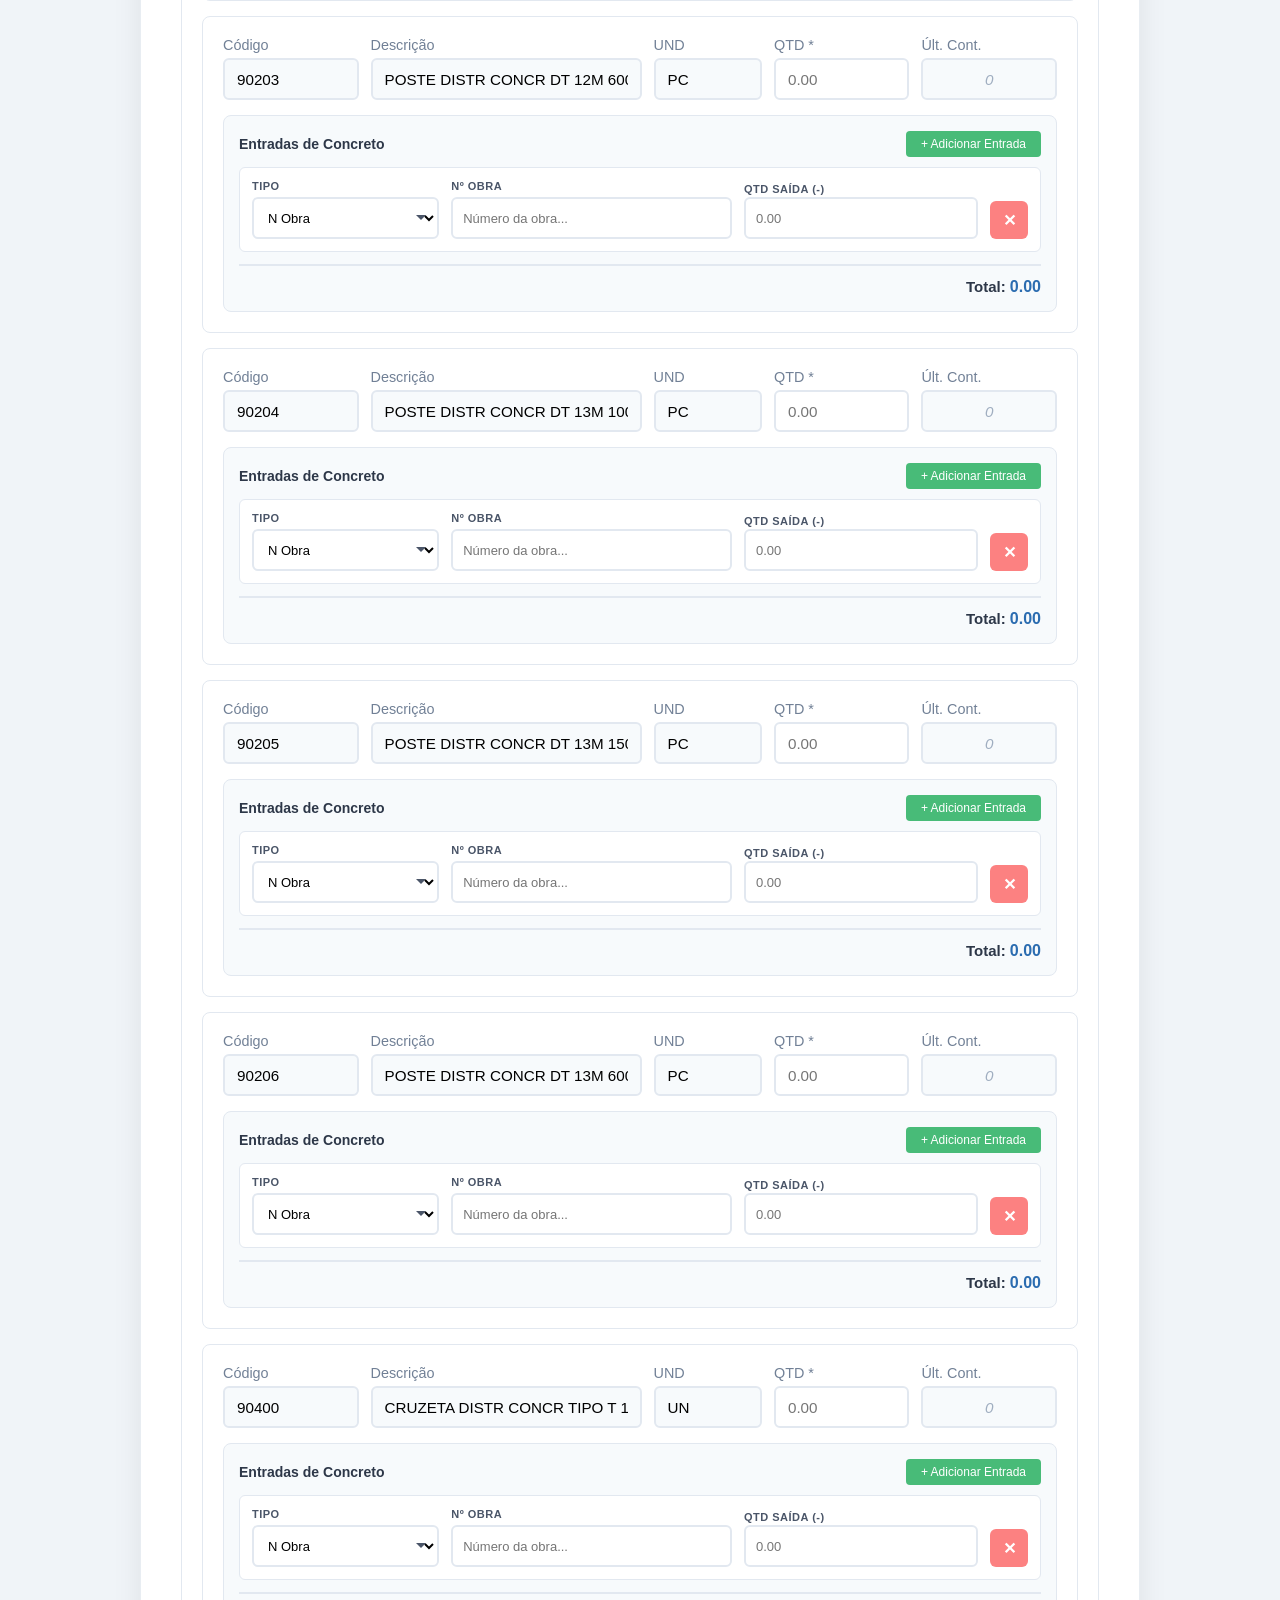
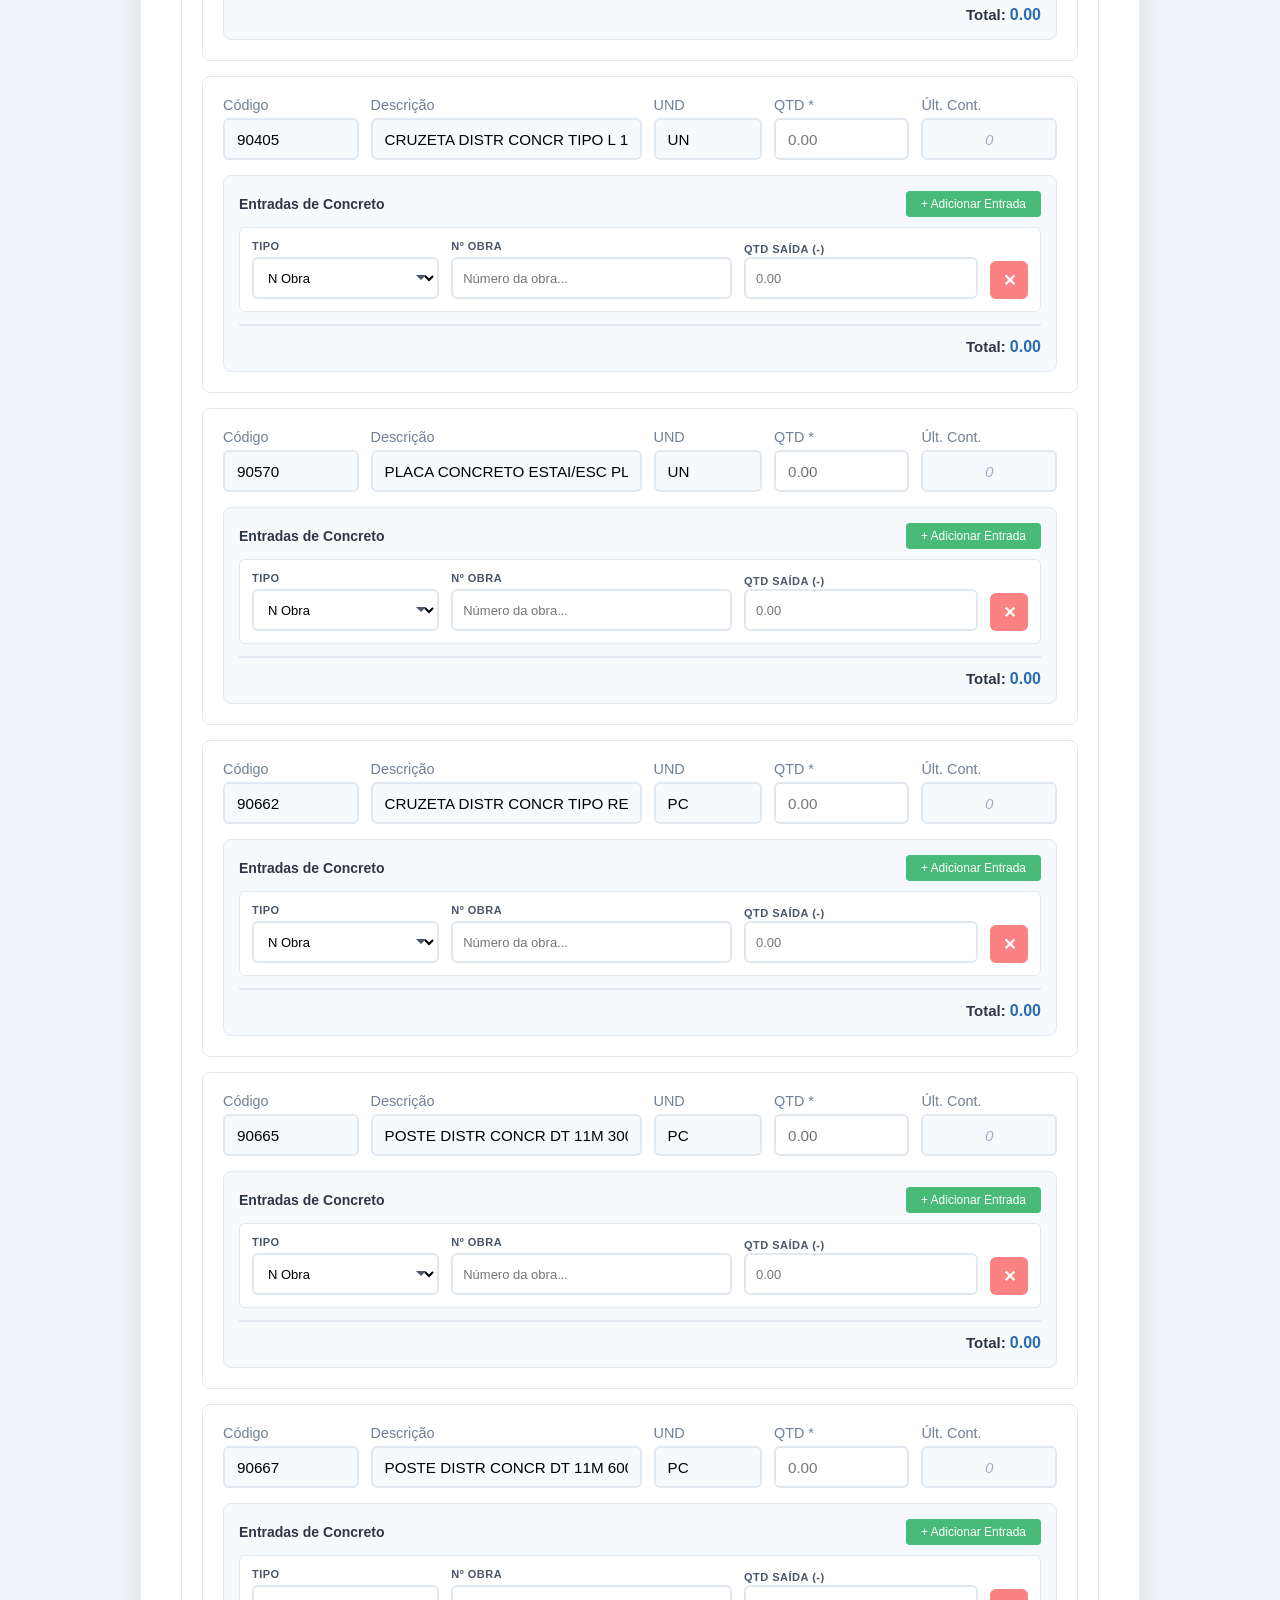
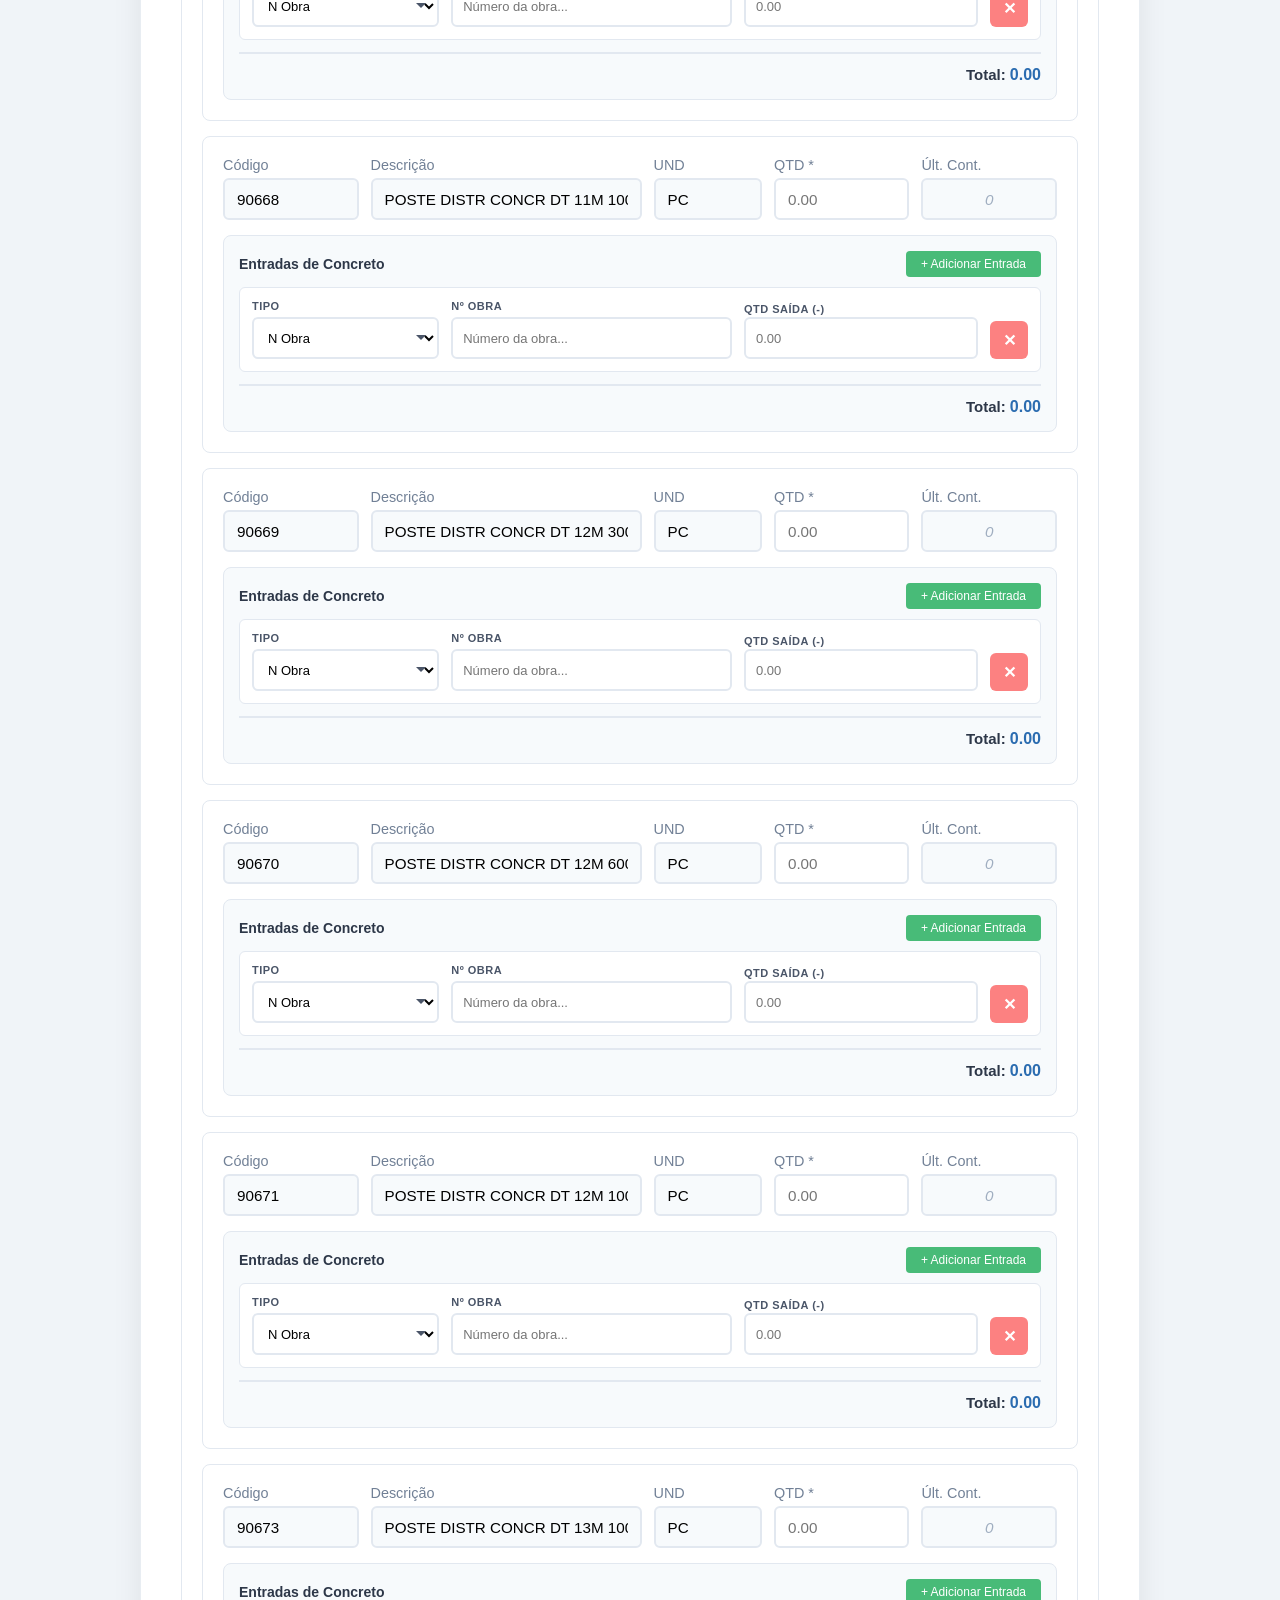
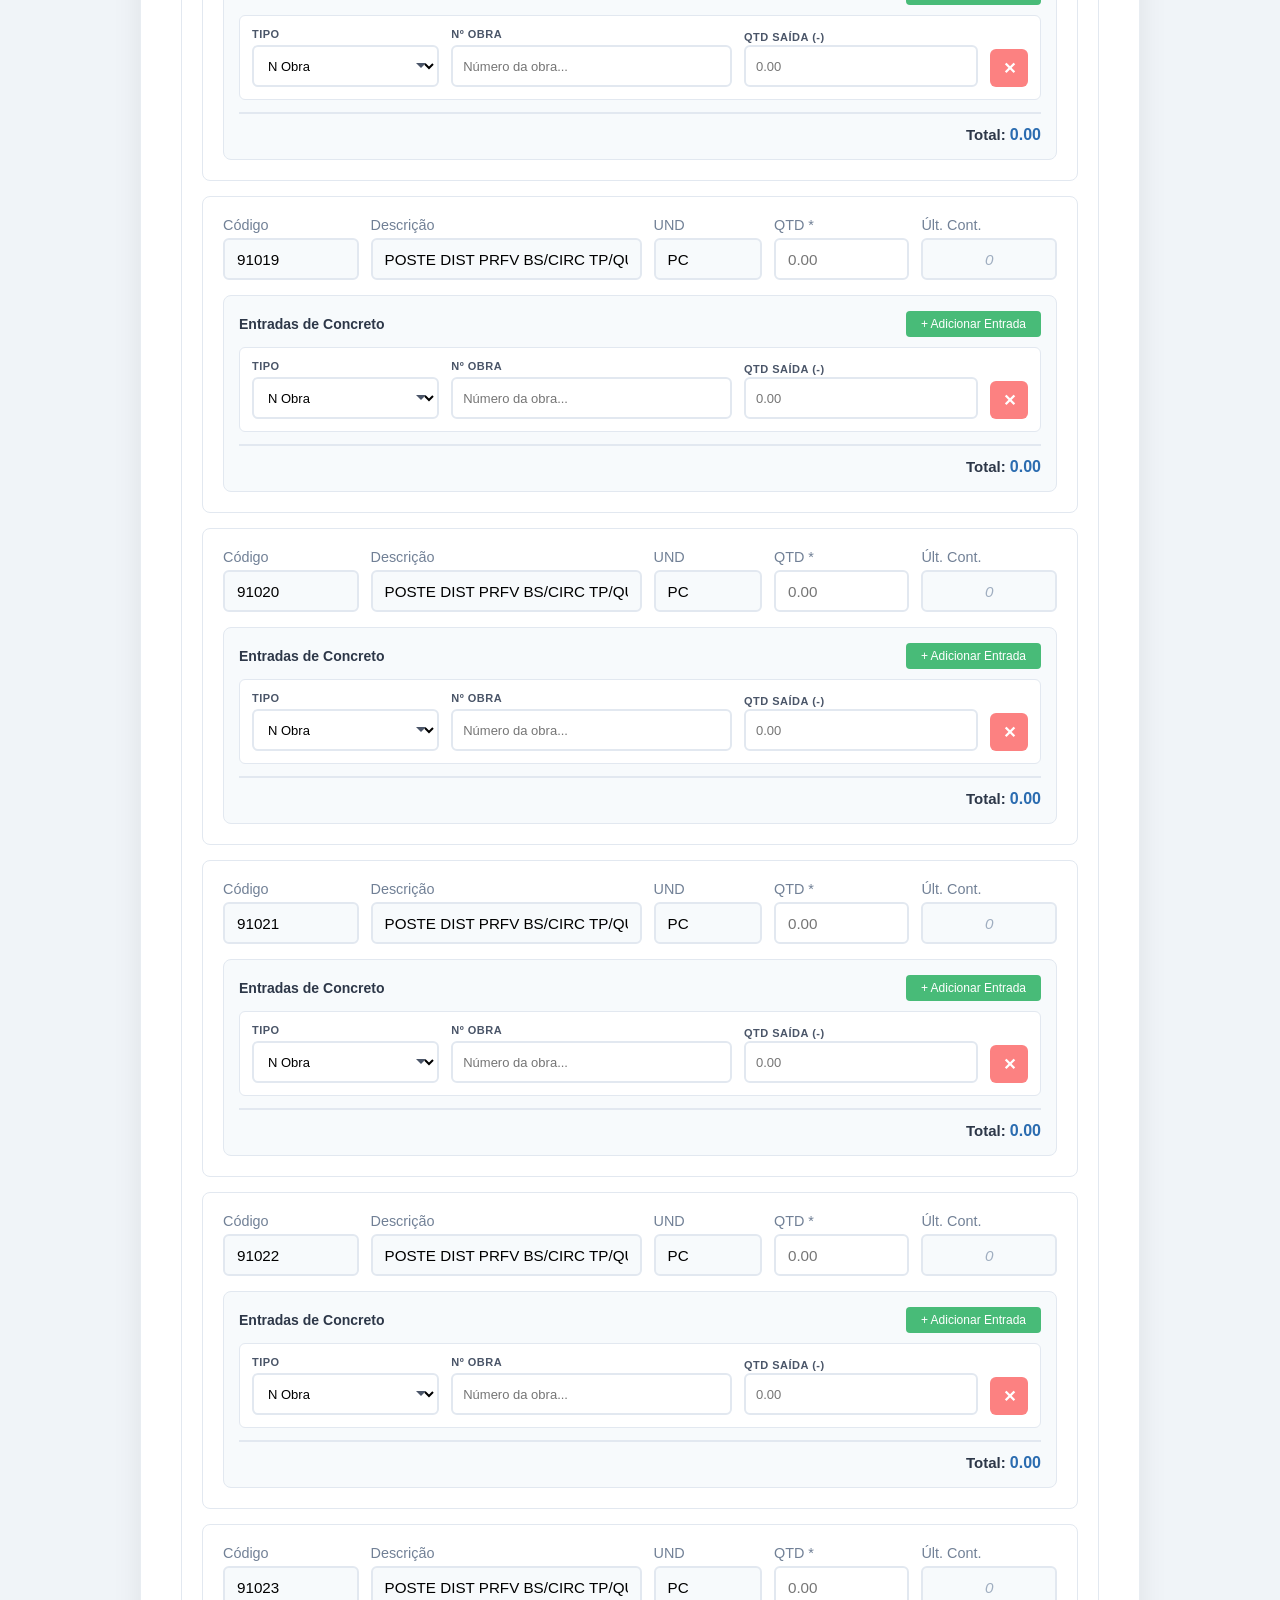
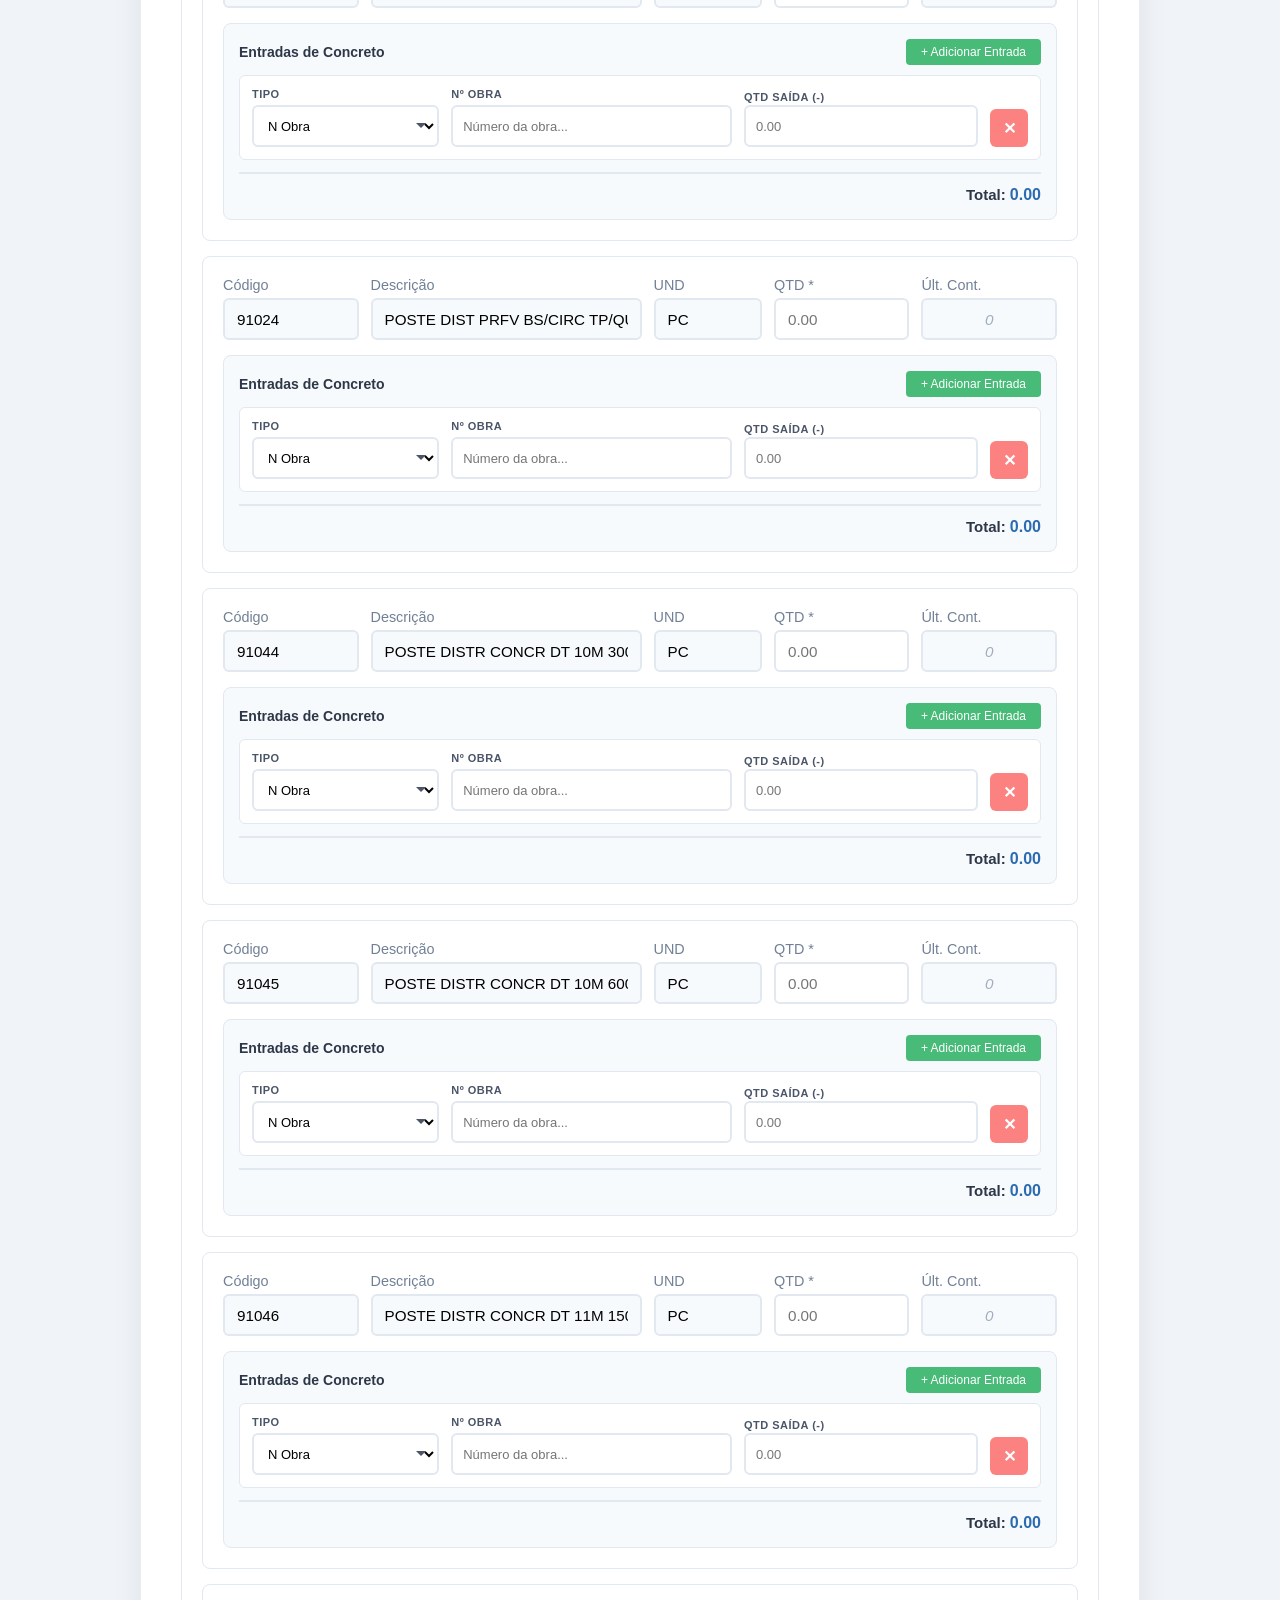
==== commit 9eb45291: "fix. correcoes" ====
--- a/contagem-diaria/index.html
+++ b/contagem-diaria/index.html
@@ -29,7 +29,7 @@
     </button>
 
     <!-- ============================================ -->
-    <!-- MODAL DE CONFIRMAÇÃO DE BAIXA - CORRIGIDO   -->
+    <!-- MODAL DE CONFIRMAÇÃO DE BAIXA                -->
     <!-- ============================================ -->
     <div id="modal-baixa" class="modal-overlay">
         <div class="modal-container">
@@ -153,7 +153,7 @@
                 <div class="tab-principal-content active" id="tab-principal-diaria">
                     <div class="sub-titulo-secao">
                         <span class="sub-titulo-icone">📋</span>
-                        <span>Materiais contados diariamente: Concretos, Bobinas, Trafos e Itens Específicos</span>
+                        <span>Materiais contados diariamente: Concretos, Bobinas, Trafos, Específicos e Medidores</span>
                     </div>
                     <div class="tabs-container" id="tabs-diaria">
                         <div class="tabs-nav" id="tabs-nav-diaria"></div>
@@ -177,7 +177,7 @@
                 <div class="tab-principal-content" id="tab-principal-rotativas">
                     <div class="sub-titulo-secao">
                         <span class="sub-titulo-icone">🔄</span>
-                        <span>Materiais contados em rotação: Laços, Alças, Parafusos, Cabos, Miscelâneas 1, Miscelâneas 2 e Medidores</span>
+                        <span>Materiais contados em rotação: Laços, Alças, Parafusos, Cabos, Miscelâneas 1 e Miscelâneas 2</span>
                     </div>
                     <div class="tabs-container" id="tabs-rotativas">
                         <div class="tabs-nav" id="tabs-nav-rotativas"></div>
@@ -219,5 +219,76 @@
     <!-- Scripts -->
     <script src="../js/script.js"></script>
     <script src="../js/contagem-diaria.js"></script>
+    
+    <!-- ============================================ -->
+    <!-- REDIRECIONAMENTO LOCAL - CORRIGIDO          -->
+    <!-- ============================================ -->
+    <script>
+        // ============================================
+        // REDIRECIONAMENTO BASEADO NO PERFIL
+        // ============================================
+        function redirecionarParaHome() {
+            const sessao = verificarSessao();
+            if (!sessao) {
+                window.location.href = '../login.html';
+                return;
+            }
+
+            const perfil = sessao.perfil || 'GESTAO';
+            const homePages = {
+                'GESTAO': '../home-gestao.html',
+                'OPERACIONAL': '../home-operacional.html',
+                'VISUALIZACAO': '../home-visualizacao.html'
+            };
+
+            window.location.href = homePages[perfil] || '../login.html';
+        }
+
+        // ============================================
+        // IR PARA O TOPO
+        // ============================================
+        function irParaTopo() {
+            window.scrollTo({ top: 0, behavior: 'smooth' });
+        }
+
+        // ============================================
+        // IR PARA O FIM
+        // ============================================
+        function irParaFim() {
+            window.scrollTo({ top: document.body.scrollHeight, behavior: 'smooth' });
+        }
+
+        // ============================================
+        // MOSTRAR/OCULTAR BOTÕES DE NAVEGAÇÃO
+        // ============================================
+        function controlarBotoesNavegacao() {
+            const btnTopo = document.getElementById('btnTopo');
+            const btnFim = document.getElementById('btnFim');
+            const scrollY = window.scrollY;
+            const alturaTotal = document.body.scrollHeight - window.innerHeight;
+
+            if (scrollY > 200) {
+                btnTopo.classList.add('visivel');
+            } else {
+                btnTopo.classList.remove('visivel');
+            }
+
+            if (scrollY < alturaTotal - 100) {
+                btnFim.classList.add('visivel');
+            } else {
+                btnFim.classList.remove('visivel');
+            }
+        }
+
+        // ============================================
+        // INICIALIZAR BOTÕES DE NAVEGAÇÃO
+        // ============================================
+        document.addEventListener('DOMContentLoaded', function() {
+            window.addEventListener('scroll', controlarBotoesNavegacao);
+            window.addEventListener('resize', controlarBotoesNavegacao);
+            setTimeout(controlarBotoesNavegacao, 100);
+        });
+    </script>
+
 </body>
 </html>
--- a/css/contagem-diaria.css
+++ b/css/contagem-diaria.css
@@ -1029,499 +1029,7 @@
 }
 
 /* ============================================ */
-/* RESPONSIVIDADE - CONTAGEM DIÁRIA             */
-/* ============================================ */
-
-@media (max-width: 768px) {
-    .form-row {
-        grid-template-columns: 1fr 1fr;
-        gap: 15px;
-        margin-bottom: 25px;
-    }
-    
-    .form-group {
-        padding: 12px 15px;
-    }
-    
-    .form-group label {
-        font-size: 0.8em;
-    }
-    
-    .form-group input {
-        padding: 10px 12px;
-        font-size: 0.9em;
-        min-height: 40px;
-    }
-    
-    .data-field {
-        padding: 12px 15px;
-    }
-    
-    .data-field label {
-        font-size: 0.8em;
-    }
-    
-    .data-field input {
-        padding: 10px 12px;
-        font-size: 0.9em;
-        min-height: 40px;
-    }
-    
-    .material-row {
-        grid-template-columns: 1fr 1fr;
-        gap: 10px;
-    }
-    
-    .material-row-extras {
-        grid-template-columns: 1fr 1fr;
-    }
-    
-    .material-row-qtd {
-        grid-template-columns: 1fr 1fr;
-    }
-    
-    .btn-add-material {
-        width: 100%;
-    }
-    
-    .concreto-entrada-fields {
-        grid-template-columns: 1fr 1fr;
-        gap: 10px;
-    }
-    
-    .btn-remover-entrada {
-        grid-column: span 2;
-        height: 38px;
-    }
-    
-    .tabs-nav {
-        gap: 3px;
-    }
-    
-    .tab-btn {
-        padding: 10px 14px;
-        font-size: 0.85em;
-    }
-    
-    .materiais-section {
-        padding: 15px;
-    }
-    
-    .obra-field {
-        padding: 15px;
-    }
-    
-    .filtro-row {
-        grid-template-columns: 1fr 1fr;
-        gap: 10px;
-    }
-    
-    .filtro-clear-group {
-        grid-column: span 2;
-    }
-    
-    .btn-limpar-filtro {
-        width: 100%;
-        justify-content: center;
-    }
-    
-    .tabs-principais-nav {
-        flex-direction: column;
-        gap: 4px;
-        padding: 4px;
-    }
-    
-    .tab-principal-btn {
-        flex: none;
-        width: 100%;
-        padding: 10px 16px;
-        font-size: 0.85em;
-        justify-content: flex-start;
-    }
-    
-    .tab-principal-btn .tab-icone {
-        font-size: 1em;
-    }
-    
-    .subdivisao-header {
-        padding: 12px 15px;
-    }
-    
-    .subdivisao-header .subdivisao-icone {
-        font-size: 18px;
-    }
-    
-    .subdivisao-header .subdivisao-titulo {
-        font-size: 0.95em;
-    }
-    
-    .subdivisao-conteudo {
-        padding: 12px 15px 15px 15px;
-    }
-    
-    .subdivisao-descricao {
-        font-size: 0.8em;
-        padding: 6px 10px;
-    }
-    
-    .subdivisao-conteudo .tab-btn {
-        padding: 8px 12px;
-        font-size: 0.75em;
-    }
-}
-
-@media (max-width: 480px) {
-    .form-row {
-        grid-template-columns: 1fr;
-        gap: 10px;
-        margin-bottom: 20px;
-    }
-    
-    .form-group {
-        padding: 10px 12px;
-    }
-    
-    .form-group label {
-        font-size: 0.75em;
-        margin-bottom: 4px;
-    }
-    
-    .form-group input {
-        padding: 8px 10px;
-        font-size: 0.85em;
-        min-height: 38px;
-    }
-    
-    .data-field {
-        padding: 10px 12px;
-    }
-    
-    .data-field label {
-        font-size: 0.75em;
-        margin-bottom: 4px;
-    }
-    
-    .data-field input {
-        padding: 8px 10px;
-        font-size: 0.85em;
-        min-height: 38px;
-    }
-    
-    .section-title {
-        font-size: 1em;
-        margin-bottom: 15px;
-    }
-    
-    .materiais-section {
-        padding: 12px;
-        margin: 15px 0;
-    }
-    
-    .material-item {
-        padding: 12px 10px;
-        margin-bottom: 10px;
-    }
-    
-    .material-row {
-        grid-template-columns: 1fr;
-        gap: 8px;
-    }
-    
-    .material-row-extras {
-        grid-template-columns: 1fr;
-        gap: 8px;
-    }
-    
-    .material-row-qtd {
-        grid-template-columns: 1fr;
-        gap: 8px;
-    }
-    
-    .material-field label {
-        font-size: 0.7em;
-    }
-    
-    .material-field input,
-    .material-field select {
-        padding: 8px 10px;
-        font-size: 0.85em;
-        min-height: 36px;
-    }
-    
-    .material-number {
-        font-size: 0.8em;
-    }
-    
-    .material-header {
-        flex-direction: column;
-        align-items: flex-start;
-        gap: 6px;
-        margin-bottom: 10px;
-    }
-    
-    .btn-add-material {
-        padding: 8px 12px;
-        font-size: 0.85em;
-        margin-top: 10px;
-    }
-    
-    .submit-btn {
-        padding: 12px;
-        font-size: 0.95em;
-        letter-spacing: 0.5px;
-    }
-    
-    .diferenca-indicador {
-        font-size: 0.75em;
-        padding: 6px 10px;
-        margin-top: 6px;
-    }
-    
-    .tab-content {
-        padding: 12px 8px;
-    }
-    
-    .tabs-nav {
-        gap: 2px;
-        overflow-x: auto;
-        -webkit-overflow-scrolling: touch;
-    }
-    
-    .tab-btn {
-        padding: 6px 10px;
-        font-size: 0.7em;
-        gap: 4px;
-    }
-    
-    .tab-icone {
-        font-size: 0.85em;
-    }
-    
-    .tab-contador {
-        font-size: 0.6em;
-        padding: 1px 5px;
-    }
-    
-    .concreto-entradas-container {
-        padding: 10px;
-        margin-top: 10px;
-    }
-    
-    .concreto-entradas-header {
-        flex-direction: column;
-        gap: 6px;
-        align-items: stretch;
-    }
-    
-    .concreto-entradas-header label {
-        font-size: 0.8em;
-    }
-    
-    .btn-add-concreto-entrada {
-        font-size: 0.75em;
-        padding: 5px 12px;
-        width: 100%;
-    }
-    
-    .concreto-entrada-fields {
-        grid-template-columns: 1fr;
-        gap: 6px;
-    }
-    
-    .concreto-entrada-fields .material-field label {
-        font-size: 0.6em;
-    }
-    
-    .concreto-entrada-fields select,
-    .concreto-entrada-fields input {
-        font-size: 0.8em;
-        padding: 6px 8px;
-        height: 34px;
-    }
-    
-    .btn-remover-entrada {
-        grid-column: span 1;
-        height: 34px;
-        font-size: 14px;
-        min-width: 34px;
-        padding: 0 8px;
-    }
-    
-    .concreto-total {
-        font-size: 0.8em;
-        margin-top: 8px;
-        padding-top: 8px;
-    }
-    
-    .concreto-total span {
-        font-size: 0.9em;
-    }
-    
-    .filtro-container {
-        padding: 10px;
-    }
-    
-    .filtro-row {
-        grid-template-columns: 1fr;
-        gap: 8px;
-    }
-    
-    .filtro-clear-group {
-        grid-column: span 1;
-    }
-    
-    .filtro-input-group input {
-        padding: 8px 10px;
-        font-size: 0.85em;
-        min-height: 36px;
-    }
-    
-    .filtro-select-group select {
-        padding: 8px 10px;
-        font-size: 0.85em;
-        min-height: 36px;
-    }
-    
-    .btn-limpar-filtro {
-        padding: 8px 12px;
-        font-size: 0.8em;
-        min-height: 36px;
-        width: 100%;
-        justify-content: center;
-    }
-    
-    .filtro-resultado {
-        font-size: 0.75em;
-        text-align: center;
-    }
-    
-    .tabs-principais-nav {
-        border-radius: 8px;
-        padding: 3px;
-    }
-    
-    .tab-principal-btn {
-        padding: 8px 12px;
-        font-size: 0.8em;
-        border-radius: 6px;
-        gap: 6px;
-    }
-    
-    .tab-principal-btn .tab-icone {
-        font-size: 0.9em;
-    }
-    
-    .sub-titulo-secao {
-        font-size: 0.75em;
-        padding: 8px 10px;
-        flex-wrap: wrap;
-    }
-    
-    .subdivisao-header {
-        padding: 10px 12px;
-        gap: 8px;
-    }
-    
-    .subdivisao-header .subdivisao-icone {
-        font-size: 16px;
-    }
-    
-    .subdivisao-header .subdivisao-titulo {
-        font-size: 0.85em;
-    }
-    
-    .subdivisao-header .subdivisao-toggle {
-        font-size: 12px;
-    }
-    
-    .subdivisao-conteudo {
-        padding: 10px 10px 12px 10px;
-    }
-    
-    .subdivisao-descricao {
-        font-size: 0.7em;
-        padding: 5px 8px;
-    }
-    
-    .subdivisao-conteudo .tab-btn {
-        padding: 6px 10px;
-        font-size: 0.7em;
-        gap: 4px;
-    }
-    
-    .subdivisao-conteudo .tab-content {
-        padding: 10px 8px;
-    }
-}
-
-@media (max-width: 360px) {
-    .form-group {
-        padding: 8px 10px;
-    }
-    
-    .form-group input {
-        padding: 6px 8px;
-        font-size: 0.8em;
-        min-height: 34px;
-    }
-    
-    .data-field {
-        padding: 8px 10px;
-    }
-    
-    .data-field input {
-        padding: 6px 8px;
-        font-size: 0.8em;
-        min-height: 34px;
-    }
-    
-    .tab-btn {
-        padding: 4px 8px;
-        font-size: 0.6em;
-    }
-    
-    .material-item {
-        padding: 10px 8px;
-    }
-    
-    .material-field input,
-    .material-field select {
-        padding: 6px 8px;
-        font-size: 0.8em;
-        min-height: 32px;
-    }
-    
-    .btn-add-material {
-        padding: 6px 10px;
-        font-size: 0.75em;
-    }
-    
-    .submit-btn {
-        padding: 10px;
-        font-size: 0.85em;
-    }
-    
-    .filtro-input-group input {
-        padding: 6px 8px;
-        font-size: 0.8em;
-        min-height: 32px;
-    }
-    
-    .filtro-select-group select {
-        padding: 6px 8px;
-        font-size: 0.8em;
-        min-height: 32px;
-    }
-    
-    .btn-limpar-filtro {
-        padding: 6px 10px;
-        font-size: 0.75em;
-        min-height: 32px;
-    }
-}
-
-/* ============================================ */
-/* MODAL DE CONFIRMAÇÃO DE BAIXA - CORRIGIDO   */
+/* MODAL DE CONFIRMAÇÃO DE BAIXA                */
 /* ============================================ */
 
 .modal-overlay {
@@ -1744,7 +1252,7 @@
 }
 
 /* ============================================ */
-/* BOTÃO DAR BAIXA - CORRIGIDO                  */
+/* BOTÃO DAR BAIXA                              */
 /* ============================================ */
 
 .btn-dar-baixa {
@@ -1838,10 +1346,248 @@
 }
 
 /* ============================================ */
-/* RESPONSIVIDADE DO MODAL                      */
+/* POP-UP DE DESCRIÇÃO COMPLETA                 */
+/* ============================================ */
+
+.descricao-popup {
+    display: none;
+    position: fixed;
+    background-color: #1A202C;
+    color: #FFFFFF;
+    padding: 14px 20px;
+    border-radius: 10px;
+    font-size: 0.9em;
+    min-width: 180px;
+    max-width: 400px;
+    word-wrap: break-word;
+    white-space: normal;
+    z-index: 10000;
+    box-shadow: 0 12px 40px rgba(0, 0, 0, 0.4);
+    line-height: 1.5;
+    pointer-events: none;
+    border: 1px solid rgba(255, 255, 255, 0.1);
+    transform: translateX(-50%);
+    transition: opacity 0.2s ease;
+    opacity: 0;
+}
+
+.descricao-popup.show {
+    display: block;
+    opacity: 1;
+    animation: popupFadeIn 0.25s ease-out;
+}
+
+@keyframes popupFadeIn {
+    from {
+        opacity: 0;
+        transform: translateX(-50%) translateY(8px) scale(0.95);
+    }
+    to {
+        opacity: 1;
+        transform: translateX(-50%) translateY(0) scale(1);
+    }
+}
+
+.descricao-popup::after {
+    content: '';
+    position: absolute;
+    left: 50%;
+    transform: translateX(-50%);
+    border-width: 8px;
+    border-style: solid;
+}
+
+.descricao-popup:not(.popup-bottom)::after {
+    top: 100%;
+    border-color: #1A202C transparent transparent transparent;
+}
+
+.descricao-popup.popup-bottom::after {
+    bottom: 100%;
+    border-color: transparent transparent #1A202C transparent;
+}
+
+.descricao-popup .popup-titulo {
+    font-weight: 700;
+    color: #63B3ED;
+    font-size: 0.8em;
+    text-transform: uppercase;
+    letter-spacing: 0.5px;
+    margin-bottom: 4px;
+    display: block;
+}
+
+.descricao-popup .popup-texto {
+    font-weight: 400;
+    font-size: 0.95em;
+}
+
+.popup-overlay {
+    display: none;
+    position: fixed;
+    top: 0;
+    left: 0;
+    width: 100%;
+    height: 100%;
+    z-index: 9999;
+    background: transparent;
+}
+
+.popup-overlay.active {
+    display: block;
+}
+
+.input-descricao {
+    cursor: pointer !important;
+    position: relative;
+}
+
+.input-descricao[readonly]:hover {
+    background-color: #EBF8FF !important;
+    border-color: #63B3ED !important;
+}
+
+/* ============================================ */
+/* RESPONSIVIDADE                               */
 /* ============================================ */
 
 @media (max-width: 768px) {
+    .form-row {
+        grid-template-columns: 1fr 1fr;
+        gap: 15px;
+        margin-bottom: 25px;
+    }
+    
+    .form-group {
+        padding: 12px 15px;
+    }
+    
+    .form-group label {
+        font-size: 0.8em;
+    }
+    
+    .form-group input {
+        padding: 10px 12px;
+        font-size: 0.9em;
+        min-height: 40px;
+    }
+    
+    .data-field {
+        padding: 12px 15px;
+    }
+    
+    .data-field label {
+        font-size: 0.8em;
+    }
+    
+    .data-field input {
+        padding: 10px 12px;
+        font-size: 0.9em;
+        min-height: 40px;
+    }
+    
+    .material-row {
+        grid-template-columns: 1fr 1fr;
+        gap: 10px;
+    }
+    
+    .material-row-extras {
+        grid-template-columns: 1fr 1fr;
+    }
+    
+    .material-row-qtd {
+        grid-template-columns: 1fr 1fr;
+    }
+    
+    .btn-add-material {
+        width: 100%;
+    }
+    
+    .concreto-entrada-fields {
+        grid-template-columns: 1fr 1fr;
+        gap: 10px;
+    }
+    
+    .btn-remover-entrada {
+        grid-column: span 2;
+        height: 38px;
+    }
+    
+    .tabs-nav {
+        gap: 3px;
+    }
+    
+    .tab-btn {
+        padding: 10px 14px;
+        font-size: 0.85em;
+    }
+    
+    .materiais-section {
+        padding: 15px;
+    }
+    
+    .obra-field {
+        padding: 15px;
+    }
+    
+    .filtro-row {
+        grid-template-columns: 1fr 1fr;
+        gap: 10px;
+    }
+    
+    .filtro-clear-group {
+        grid-column: span 2;
+    }
+    
+    .btn-limpar-filtro {
+        width: 100%;
+        justify-content: center;
+    }
+    
+    .tabs-principais-nav {
+        flex-direction: column;
+        gap: 4px;
+        padding: 4px;
+    }
+    
+    .tab-principal-btn {
+        flex: none;
+        width: 100%;
+        padding: 10px 16px;
+        font-size: 0.85em;
+        justify-content: flex-start;
+    }
+    
+    .tab-principal-btn .tab-icone {
+        font-size: 1em;
+    }
+    
+    .subdivisao-header {
+        padding: 12px 15px;
+    }
+    
+    .subdivisao-header .subdivisao-icone {
+        font-size: 18px;
+    }
+    
+    .subdivisao-header .subdivisao-titulo {
+        font-size: 0.95em;
+    }
+    
+    .subdivisao-conteudo {
+        padding: 12px 15px 15px 15px;
+    }
+    
+    .subdivisao-descricao {
+        font-size: 0.8em;
+        padding: 6px 10px;
+    }
+    
+    .subdivisao-conteudo .tab-btn {
+        padding: 8px 12px;
+        font-size: 0.75em;
+    }
+    
     .modal-container {
         padding: 25px 20px;
         max-width: 95%;
@@ -1862,9 +1608,302 @@
         font-size: 0.85em;
         min-width: 100px;
     }
+    
+    .descricao-popup {
+        max-width: 300px;
+        padding: 12px 16px;
+        font-size: 0.8em;
+        min-width: 150px;
+    }
+    
+    .descricao-popup .popup-texto {
+        font-size: 0.85em;
+    }
 }
 
 @media (max-width: 480px) {
+    .form-row {
+        grid-template-columns: 1fr;
+        gap: 10px;
+        margin-bottom: 20px;
+    }
+    
+    .form-group {
+        padding: 10px 12px;
+    }
+    
+    .form-group label {
+        font-size: 0.75em;
+        margin-bottom: 4px;
+    }
+    
+    .form-group input {
+        padding: 8px 10px;
+        font-size: 0.85em;
+        min-height: 38px;
+    }
+    
+    .data-field {
+        padding: 10px 12px;
+    }
+    
+    .data-field label {
+        font-size: 0.75em;
+        margin-bottom: 4px;
+    }
+    
+    .data-field input {
+        padding: 8px 10px;
+        font-size: 0.85em;
+        min-height: 38px;
+    }
+    
+    .section-title {
+        font-size: 1em;
+        margin-bottom: 15px;
+    }
+    
+    .materiais-section {
+        padding: 12px;
+        margin: 15px 0;
+    }
+    
+    .material-item {
+        padding: 12px 10px;
+        margin-bottom: 10px;
+    }
+    
+    .material-row {
+        grid-template-columns: 1fr;
+        gap: 8px;
+    }
+    
+    .material-row-extras {
+        grid-template-columns: 1fr;
+        gap: 8px;
+    }
+    
+    .material-row-qtd {
+        grid-template-columns: 1fr;
+        gap: 8px;
+    }
+    
+    .material-field label {
+        font-size: 0.7em;
+    }
+    
+    .material-field input,
+    .material-field select {
+        padding: 8px 10px;
+        font-size: 0.85em;
+        min-height: 36px;
+    }
+    
+    .material-number {
+        font-size: 0.8em;
+    }
+    
+    .material-header {
+        flex-direction: column;
+        align-items: flex-start;
+        gap: 6px;
+        margin-bottom: 10px;
+    }
+    
+    .btn-add-material {
+        padding: 8px 12px;
+        font-size: 0.85em;
+        margin-top: 10px;
+    }
+    
+    .submit-btn {
+        padding: 12px;
+        font-size: 0.95em;
+        letter-spacing: 0.5px;
+    }
+    
+    .diferenca-indicador {
+        font-size: 0.75em;
+        padding: 6px 10px;
+        margin-top: 6px;
+    }
+    
+    .tab-content {
+        padding: 12px 8px;
+    }
+    
+    .tabs-nav {
+        gap: 2px;
+        overflow-x: auto;
+        -webkit-overflow-scrolling: touch;
+    }
+    
+    .tab-btn {
+        padding: 6px 10px;
+        font-size: 0.7em;
+        gap: 4px;
+    }
+    
+    .tab-icone {
+        font-size: 0.85em;
+    }
+    
+    .tab-contador {
+        font-size: 0.6em;
+        padding: 1px 5px;
+    }
+    
+    .concreto-entradas-container {
+        padding: 10px;
+        margin-top: 10px;
+    }
+    
+    .concreto-entradas-header {
+        flex-direction: column;
+        gap: 6px;
+        align-items: stretch;
+    }
+    
+    .concreto-entradas-header label {
+        font-size: 0.8em;
+    }
+    
+    .btn-add-concreto-entrada {
+        font-size: 0.75em;
+        padding: 5px 12px;
+        width: 100%;
+    }
+    
+    .concreto-entrada-fields {
+        grid-template-columns: 1fr;
+        gap: 6px;
+    }
+    
+    .concreto-entrada-fields .material-field label {
+        font-size: 0.6em;
+    }
+    
+    .concreto-entrada-fields select,
+    .concreto-entrada-fields input {
+        font-size: 0.8em;
+        padding: 6px 8px;
+        height: 34px;
+    }
+    
+    .btn-remover-entrada {
+        grid-column: span 1;
+        height: 34px;
+        font-size: 14px;
+        min-width: 34px;
+        padding: 0 8px;
+    }
+    
+    .concreto-total {
+        font-size: 0.8em;
+        margin-top: 8px;
+        padding-top: 8px;
+    }
+    
+    .concreto-total span {
+        font-size: 0.9em;
+    }
+    
+    .filtro-container {
+        padding: 10px;
+    }
+    
+    .filtro-row {
+        grid-template-columns: 1fr;
+        gap: 8px;
+    }
+    
+    .filtro-clear-group {
+        grid-column: span 1;
+    }
+    
+    .filtro-input-group input {
+        padding: 8px 10px;
+        font-size: 0.85em;
+        min-height: 36px;
+    }
+    
+    .filtro-select-group select {
+        padding: 8px 10px;
+        font-size: 0.85em;
+        min-height: 36px;
+    }
+    
+    .btn-limpar-filtro {
+        padding: 8px 12px;
+        font-size: 0.8em;
+        min-height: 36px;
+        width: 100%;
+        justify-content: center;
+    }
+    
+    .filtro-resultado {
+        font-size: 0.75em;
+        text-align: center;
+    }
+    
+    .tabs-principais-nav {
+        border-radius: 8px;
+        padding: 3px;
+    }
+    
+    .tab-principal-btn {
+        padding: 8px 12px;
+        font-size: 0.8em;
+        border-radius: 6px;
+        gap: 6px;
+    }
+    
+    .tab-principal-btn .tab-icone {
+        font-size: 0.9em;
+    }
+    
+    .sub-titulo-secao {
+        font-size: 0.75em;
+        padding: 8px 10px;
+        flex-wrap: wrap;
+    }
+    
+    .subdivisao-header {
+        padding: 10px 12px;
+        gap: 8px;
+    }
+    
+    .subdivisao-header .subdivisao-icone {
+        font-size: 16px;
+    }
+    
+    .subdivisao-header .subdivisao-titulo {
+        font-size: 0.85em;
+    }
+    
+    .subdivisao-header .subdivisao-toggle {
+        font-size: 12px;
+    }
+    
+    .subdivisao-conteudo {
+        padding: 10px 10px 12px 10px;
+    }
+    
+    .subdivisao-descricao {
+        font-size: 0.7em;
+        padding: 5px 8px;
+    }
+    
+    .subdivisao-conteudo .tab-btn {
+        padding: 6px 10px;
+        font-size: 0.7em;
+        gap: 4px;
+    }
+    
+    .subdivisao-conteudo .tab-content {
+        padding: 10px 8px;
+    }
+    
     .modal-container {
         padding: 20px 16px;
         max-width: 100%;
@@ -1922,9 +1961,89 @@
         font-size: 0.7em;
         min-height: 30px;
     }
+    
+    .descricao-popup {
+        max-width: 260px;
+        padding: 10px 14px;
+        font-size: 0.75em;
+        min-width: 120px;
+        border-radius: 8px;
+    }
+    
+    .descricao-popup .popup-texto {
+        font-size: 0.8em;
+    }
+    
+    .descricao-popup .popup-titulo {
+        font-size: 0.7em;
+    }
 }
 
 @media (max-width: 360px) {
+    .form-group {
+        padding: 8px 10px;
+    }
+    
+    .form-group input {
+        padding: 6px 8px;
+        font-size: 0.8em;
+        min-height: 34px;
+    }
+    
+    .data-field {
+        padding: 8px 10px;
+    }
+    
+    .data-field input {
+        padding: 6px 8px;
+        font-size: 0.8em;
+        min-height: 34px;
+    }
+    
+    .tab-btn {
+        padding: 4px 8px;
+        font-size: 0.6em;
+    }
+    
+    .material-item {
+        padding: 10px 8px;
+    }
+    
+    .material-field input,
+    .material-field select {
+        padding: 6px 8px;
+        font-size: 0.8em;
+        min-height: 32px;
+    }
+    
+    .btn-add-material {
+        padding: 6px 10px;
+        font-size: 0.75em;
+    }
+    
+    .submit-btn {
+        padding: 10px;
+        font-size: 0.85em;
+    }
+    
+    .filtro-input-group input {
+        padding: 6px 8px;
+        font-size: 0.8em;
+        min-height: 32px;
+    }
+    
+    .filtro-select-group select {
+        padding: 6px 8px;
+        font-size: 0.8em;
+        min-height: 32px;
+    }
+    
+    .btn-limpar-filtro {
+        padding: 6px 10px;
+        font-size: 0.75em;
+        min-height: 32px;
+    }
+    
     .modal-container {
         padding: 15px 12px;
     }
@@ -1940,4 +2059,179 @@
     .modal-body .item-info span {
         font-size: 0.75em;
     }
+}
+
+/* ============================================ */
+/* POP-UP DE DESCRIÇÃO COMPLETA - CORRIGIDO    */
+/* ============================================ */
+
+.descricao-popup {
+    display: none;
+    position: fixed;
+    background-color: #1A202C;
+    color: #FFFFFF;
+    padding: 14px 20px;
+    border-radius: 10px;
+    font-size: 0.9em;
+    min-width: 180px;
+    max-width: 400px;
+    word-wrap: break-word;
+    white-space: normal;
+    z-index: 10000;
+    box-shadow: 0 12px 40px rgba(0, 0, 0, 0.4);
+    line-height: 1.5;
+    pointer-events: auto;
+    border: 1px solid rgba(255, 255, 255, 0.1);
+    transform: translateX(-50%);
+    transition: opacity 0.25s ease, transform 0.25s ease;
+    opacity: 0;
+    cursor: default;
+}
+
+.descricao-popup.show {
+    display: block;
+    opacity: 1;
+    transform: translateX(-50%) translateY(0);
+    animation: popupFadeIn 0.25s ease-out;
+}
+
+@keyframes popupFadeIn {
+    from {
+        opacity: 0;
+        transform: translateX(-50%) translateY(8px) scale(0.95);
+    }
+    to {
+        opacity: 1;
+        transform: translateX(-50%) translateY(0) scale(1);
+    }
+}
+
+.descricao-popup::after {
+    content: '';
+    position: absolute;
+    left: 50%;
+    transform: translateX(-50%);
+    border-width: 8px;
+    border-style: solid;
+}
+
+.descricao-popup:not(.popup-bottom)::after {
+    top: 100%;
+    border-color: #1A202C transparent transparent transparent;
+}
+
+.descricao-popup.popup-bottom::after {
+    bottom: 100%;
+    border-color: transparent transparent #1A202C transparent;
+}
+
+.descricao-popup .popup-titulo {
+    font-weight: 700;
+    color: #63B3ED;
+    font-size: 0.8em;
+    text-transform: uppercase;
+    letter-spacing: 0.5px;
+    margin-bottom: 4px;
+    display: block;
+}
+
+.descricao-popup .popup-texto {
+    font-weight: 400;
+    font-size: 0.95em;
+    line-height: 1.5;
+}
+
+.descricao-popup .popup-codigo {
+    display: inline-block;
+    background: rgba(255, 255, 255, 0.1);
+    padding: 2px 10px;
+    border-radius: 4px;
+    font-size: 0.75em;
+    color: #A0AEC0;
+    margin-top: 4px;
+}
+
+/* Overlay do pop-up */
+.popup-overlay {
+    display: none;
+    position: fixed;
+    top: 0;
+    left: 0;
+    width: 100%;
+    height: 100%;
+    z-index: 9999;
+    background: transparent;
+    pointer-events: none;
+}
+
+.popup-overlay.active {
+    display: block;
+    pointer-events: auto;
+}
+
+/* Estilo para o campo de descrição que ativa o pop-up */
+.input-descricao {
+    cursor: pointer !important;
+    position: relative;
+    transition: all 0.2s ease;
+}
+
+.input-descricao[readonly]:hover {
+    background-color: #EBF8FF !important;
+    border-color: #63B3ED !important;
+    box-shadow: 0 0 0 3px rgba(99, 179, 237, 0.15);
+}
+
+.input-descricao[readonly]:active {
+    background-color: #BEE3F8 !important;
+}
+
+/* Ícone de dica no campo de descrição */
+.input-descricao[readonly]::after {
+    content: '👆';
+    position: absolute;
+    right: 8px;
+    top: 50%;
+    transform: translateY(-50%);
+    font-size: 14px;
+    opacity: 0.5;
+}
+
+.input-descricao[readonly]:hover::after {
+    opacity: 1;
+}
+
+/* ============================================ */
+/* RESPONSIVIDADE - POP-UP                      */
+/* ============================================ */
+
+@media (max-width: 768px) {
+    .descricao-popup {
+        max-width: 300px;
+        padding: 12px 16px;
+        font-size: 0.8em;
+        min-width: 150px;
+    }
+    
+    .descricao-popup .popup-texto {
+        font-size: 0.85em;
+    }
+}
+
+@media (max-width: 480px) {
+    .descricao-popup {
+        max-width: 260px;
+        padding: 10px 14px;
+        font-size: 0.75em;
+        min-width: 120px;
+        border-radius: 8px;
+    }
+    
+    .descricao-popup .popup-texto {
+        font-size: 0.8em;
+    }
+    
+    .descricao-popup .popup-titulo {
+        font-size: 0.7em;
+    }
 }
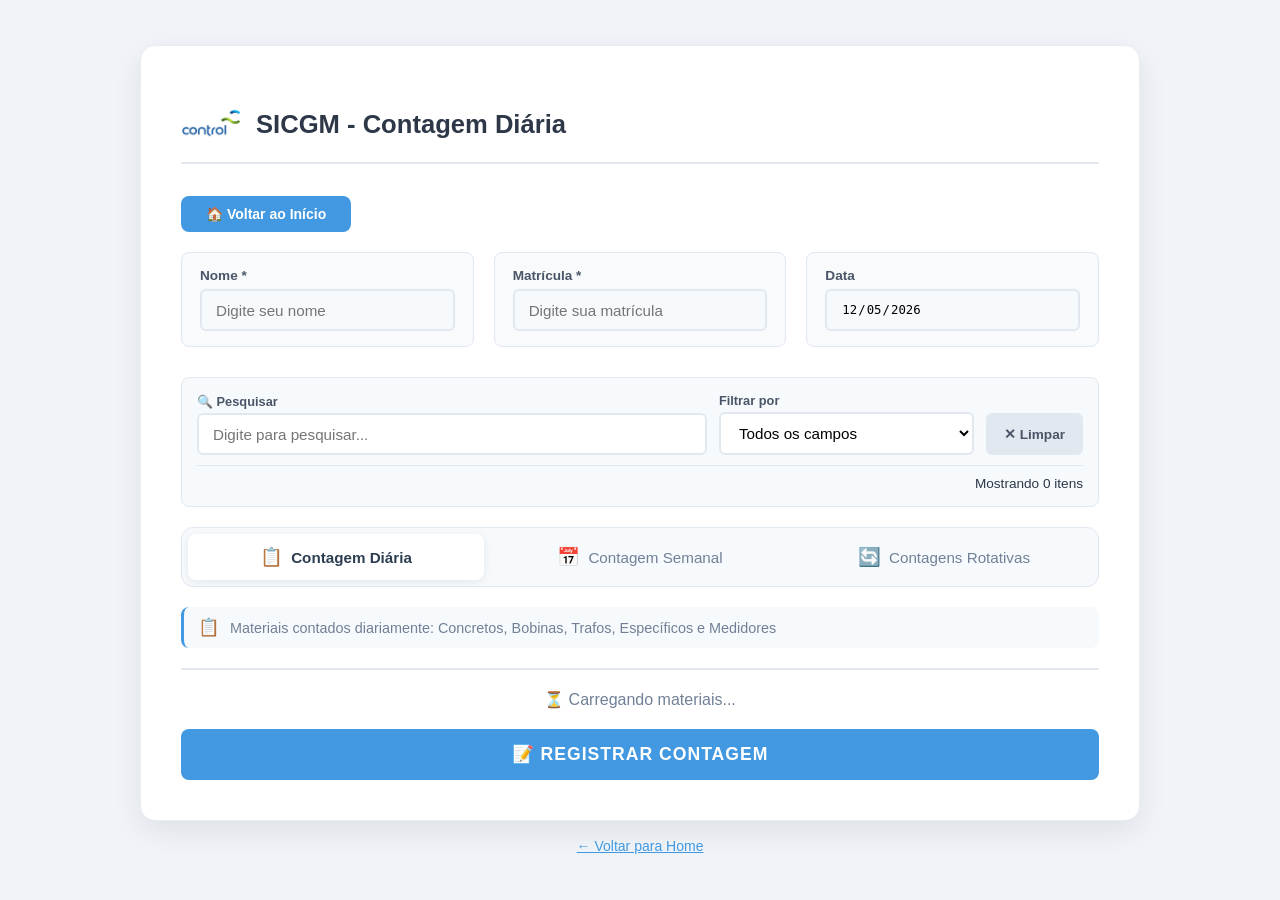
==== commit 2b229ec0: "feat. novas funções e conversas da contagem-diaria com o busca-trafo" ====
--- a/contagem-diaria/index.html
+++ b/contagem-diaria/index.html
@@ -29,7 +29,7 @@
     </button>
 
     <!-- ============================================ -->
-    <!-- MODAL DE CONFIRMAÇÃO DE BAIXA                -->
+    <!-- MODAL DE CONFIRMAÇÃO DE BAIXA - CORRIGIDO   -->
     <!-- ============================================ -->
     <div id="modal-baixa" class="modal-overlay">
         <div class="modal-container">
@@ -46,6 +46,8 @@
                 </div>
                 <label for="modal-n-obra">Nº da Obra *</label>
                 <input type="text" id="modal-n-obra" placeholder="Digite o número da obra..." autocomplete="off">
+                <label for="modal-observacao" style="margin-top: 12px;">Observação (opcional)</label>
+                <input type="text" id="modal-observacao" placeholder="Digite uma observação..." autocomplete="off">
                 <div id="modal-error" class="modal-error">
                     ⚠️ O Nº da Obra é obrigatório.
                 </div>
--- a/css/contagem-diaria.css
+++ b/css/contagem-diaria.css
@@ -2234,4 +2234,45 @@
     .descricao-popup .popup-titulo {
         font-size: 0.7em;
     }
+}
+
+/* ============================================ */
+/* BOTÃO REMOVER TRAFO/BOBINA (X) - CORRIGIDO  */
+/* ============================================ */
+
+.btn-remover-trafo-x {
+    background: none;
+    border: none;
+    color: #FF4444;
+    font-size: 20px;
+    font-weight: bold;
+    cursor: pointer;
+    padding: 2px 8px;
+    border-radius: 50%;
+    transition: all 0.2s ease;
+    line-height: 1;
+    display: inline-flex;
+    align-items: center;
+    justify-content: center;
+    width: 30px;
+    height: 30px;
+    background: #FFF5F5;
+    border: 1px solid #FED7D7;
+}
+
+.btn-remover-trafo-x:hover {
+    background-color: #FF4444;
+    color: white;
+    transform: scale(1.1);
+    border-color: #FF4444;
+}
+
+.btn-remover-trafo-x:active {
+    transform: scale(0.95);
+}
+
+.btn-remover-trafo-x:disabled {
+    opacity: 0.4;
+    cursor: not-allowed;
+    transform: none;
 }
